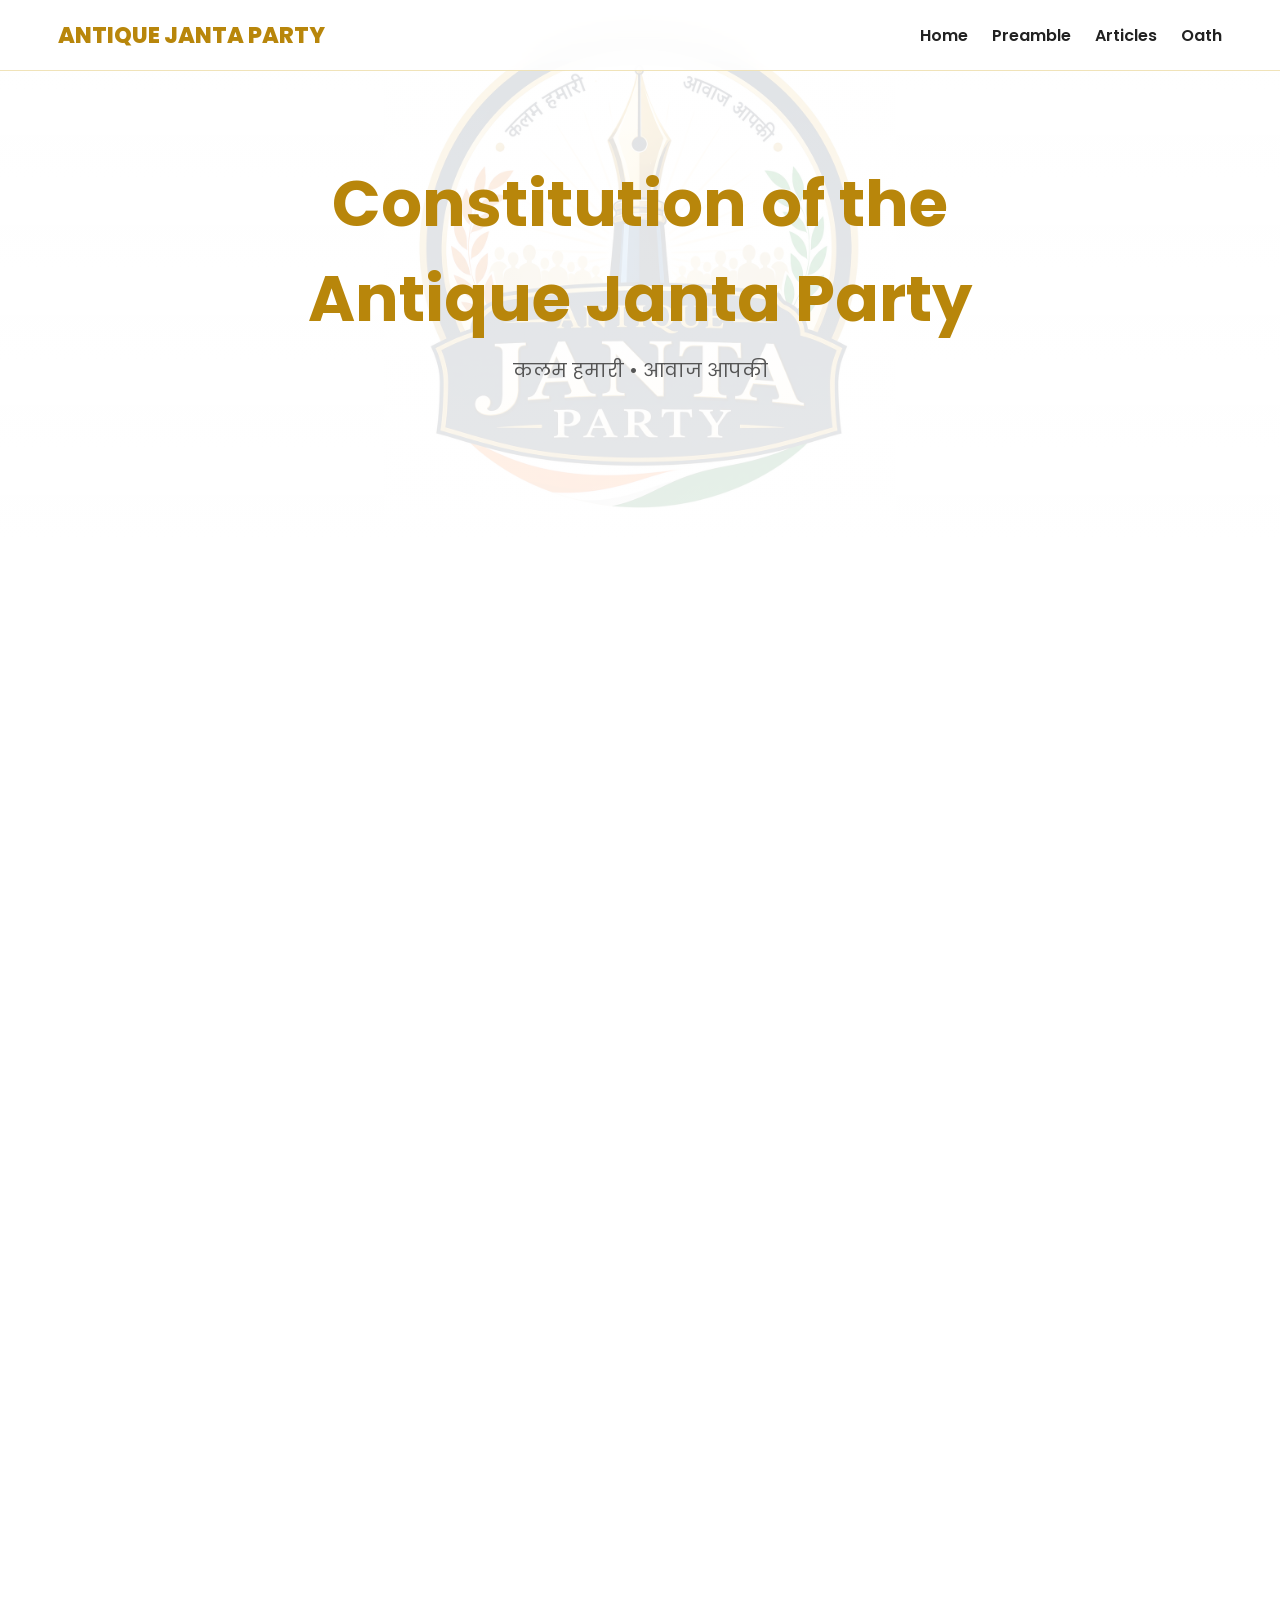
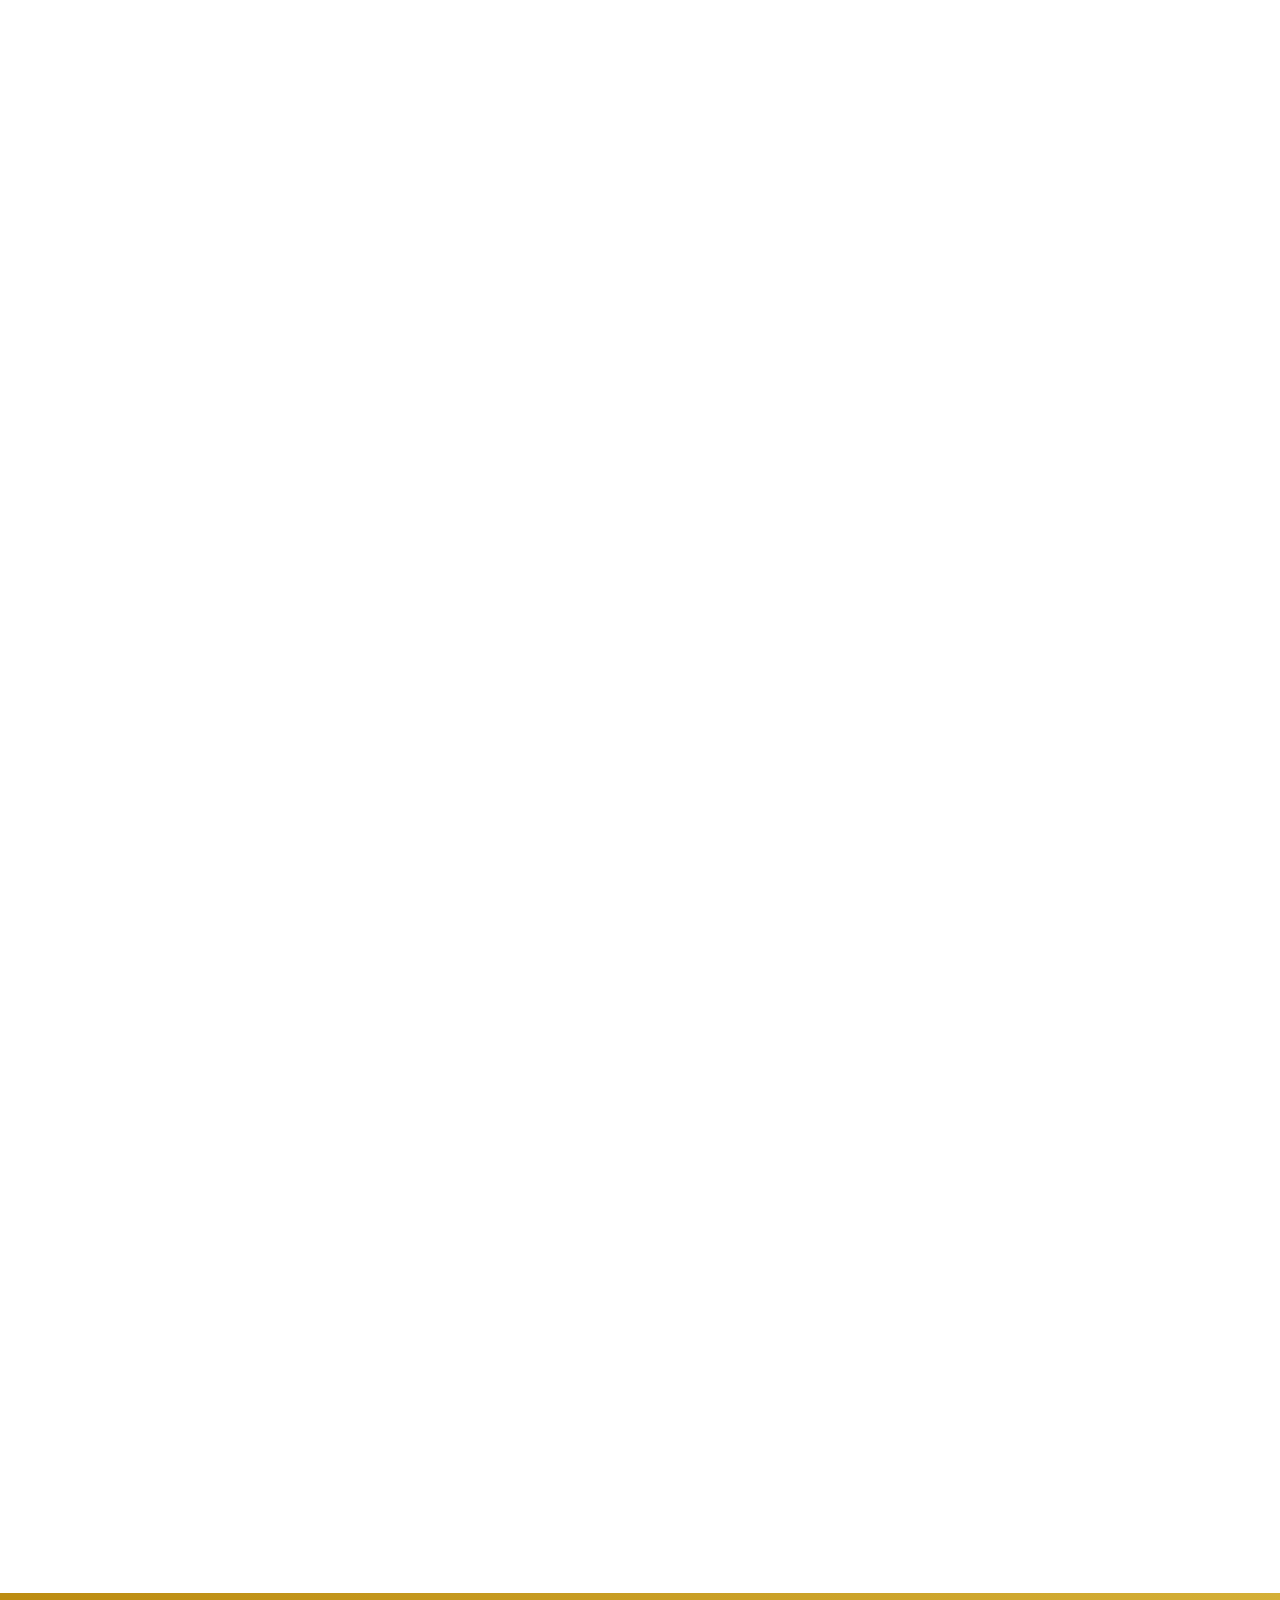
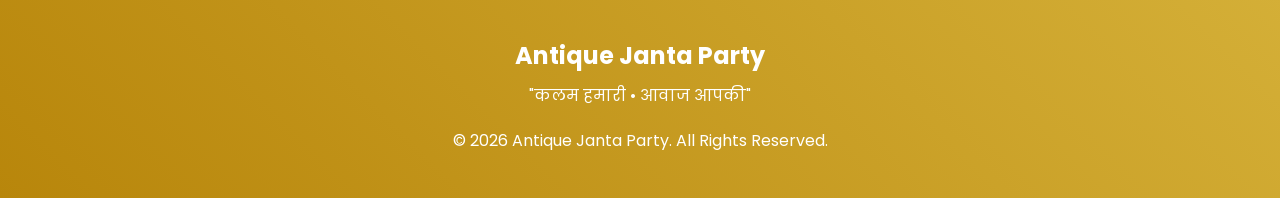
==== constitution.html @ 8882bd9a "Create constitution.html" ====
<!DOCTYPE html>
<html lang="en">
<head>
<meta charset="UTF-8">
<meta name="viewport" content="width=device-width, initial-scale=1.0">

<title>Constitution | Antique Janta Party</title>

<link rel="preconnect" href="https://fonts.googleapis.com">
<link rel="preconnect" href="https://fonts.gstatic.com" crossorigin>
<link href="https://fonts.googleapis.com/css2?family=Poppins:wght@300;400;500;600;700;800&display=swap" rel="stylesheet">

<style>

*{
margin:0;
padding:0;
box-sizing:border-box;
}

html{
scroll-behavior:smooth;
}

body{
font-family:'Poppins',sans-serif;
background:#fff;
color:#222;
overflow-x:hidden;
}

:root{
--gold:#d4af37;
--gold2:#b8860b;
--glass:rgba(255,255,255,.80);
}

#particles{
position:fixed;
inset:0;
z-index:-1;
}

header{
position:fixed;
top:0;
left:0;
width:100%;
background:rgba(255,255,255,.85);
backdrop-filter:blur(16px);
border-bottom:1px solid rgba(212,175,55,.35);
z-index:1000;
}

nav{
max-width:1200px;
margin:auto;
padding:18px;
display:flex;
justify-content:space-between;
align-items:center;
}

.logo{
font-size:1.4rem;
font-weight:800;
color:var(--gold2);
}

nav a{
text-decoration:none;
color:#222;
font-weight:600;
margin-left:20px;
transition:.3s;
}

nav a:hover{
color:var(--gold2);
}

.hero{

height:60vh;

display:flex;
align-items:center;
justify-content:center;

text-align:center;

position:relative;

overflow:hidden;

}

.hero::before{

content:"";

position:absolute;

inset:0;

background:

linear-gradient(rgba(255,255,255,.88),rgba(255,255,255,.90)),

url("logo.png") center/40% no-repeat;

animation:floatLogo 14s ease-in-out infinite;

}

@keyframes floatLogo{

50%{

transform:scale(1.05);

}

}

.hero-content{

position:relative;

z-index:2;

max-width:900px;

padding:20px;

}

.hero h1{

font-size:4rem;

color:var(--gold2);

}

.hero p{

font-size:1.2rem;

margin-top:10px;

color:#555;

}

section{

padding:80px 20px;

}

.container{

max-width:1100px;

margin:auto;

}

.title{

text-align:center;

font-size:2.5rem;

color:var(--gold2);

margin-bottom:40px;

}

.article{

background:var(--glass);

backdrop-filter:blur(12px);

border:1px solid rgba(212,175,55,.3);

padding:35px;

border-radius:22px;

margin-bottom:30px;

box-shadow:0 15px 35px rgba(0,0,0,.08);

transition:.4s;

}

.article:hover{

transform:translateY(-8px);

}

.article h2{

color:var(--gold2);

margin-bottom:20px;

}

.article h3{

margin-top:20px;

margin-bottom:10px;

color:#444;

}

.article p{

line-height:1.9;

}

.article ul{

margin-top:15px;

padding-left:25px;

line-height:2;

}

.reveal{

opacity:0;

transform:translateY(60px);

transition:1s;

}

.reveal.active{

opacity:1;

transform:none;

}

footer{

background:linear-gradient(45deg,var(--gold2),var(--gold));

color:white;

padding:45px;

text-align:center;

margin-top:80px;

}

@media(max-width:768px){

.hero h1{

font-size:2.4rem;

}

nav{

flex-direction:column;

gap:15px;

}

}

</style>

</head>

<body>

<canvas id="particles"></canvas>

<header>

<nav>

<div class="logo">

ANTIQUE JANTA PARTY

</div>

<div>

<a href="index.html">Home</a>

<a href="#preamble">Preamble</a>

<a href="#articles">Articles</a>

<a href="#oath">Oath</a>

</div>

</nav>

</header>

<section class="hero">

<div class="hero-content">

<h1>Constitution of the Antique Janta Party</h1>

<p>

कलम हमारी • आवाज आपकी

</p>

</div>

</section>

<section id="preamble" class="reveal">

<div class="container">

<h2 class="title">

Preamble

</h2>

<div class="article">

<p>

We, the members of the <b>Antique Janta Party (AJP)</b>, united by our commitment to the Constitution of India, democratic values, respectful dialogue and informed citizenship, hereby adopt this Constitution to establish a disciplined, impartial and inclusive political discussion community.

</p>

<br>

<p>

AJP exists to promote constitutional awareness, encourage meaningful political discourse, protect freedom of expression within the limits of respectful conduct, and inspire independent thinking over blind political support or hatred.

</p>

</div>

</div>

</section>

<section id="articles" class="reveal">

<div class="container">

<h2 class="title">

Constitution

</h2>
<!-- ARTICLE I -->

<div class="article">

<h2>Article I — Name & Identity</h2>

<h3>Section 1. Name</h3>

<p>
The official name of the organisation shall be
<b>Antique Janta Party (AJP)</b>.
</p>

<h3>Section 2. Motto</h3>

<p>
<b>"कलम हमारी • आवाज आपकी"</b>
</p>

<h3>Section 3. Nature</h3>

<p>
AJP shall function as an independent political discussion and civic awareness community committed to constitutional values, informed citizenship and respectful democratic dialogue.
</p>

<h3>Section 4. Official Language</h3>

<p>
The primary working language of AJP shall be English. Other languages may be used where appropriate.
</p>

</div>

<!-- ARTICLE II -->

<div class="article">

<h2>Article II — Fundamental Principles</h2>

<p>
The following principles shall guide all activities of AJP:
</p>

<ul>

<li>Respect for the Constitution of India.</li>

<li>Freedom of expression with responsibility.</li>

<li>Equality and non-discrimination.</li>

<li>Independent thinking over blind support.</li>

<li>Evidence-based discussion.</li>

<li>Transparency and accountability.</li>

<li>Respectful democratic dialogue.</li>

<li>National unity and constitutional values.</li>

</ul>

</div>

<!-- ARTICLE III -->

<div class="article">

<h2>Article III — Objectives</h2>

<p>
The objectives of Antique Janta Party shall be:
</p>

<ul>

<li>
Promote informed political discussion and constitutional awareness.
</li>

<li>
Encourage respectful debate among individuals with diverse viewpoints.
</li>

<li>
Strengthen democratic participation and civic responsibility.
</li>

<li>
Combat misinformation through evidence-based discussion.
</li>

<li>
Encourage critical thinking instead of blind political support or hatred.
</li>

<li>
Provide a safe platform for constructive public discourse.
</li>

<li>
Promote mutual respect regardless of religion, caste, language, region, gender or ideology.
</li>

<li>
Build a disciplined, transparent and inclusive community.
</li>

</ul>

</div>

<!-- ARTICLE IV -->

<div class="article">

<h2>Article IV — Membership</h2>

<h3>Section 1. Eligibility</h3>

<p>
Any individual may become a member of AJP provided that he or she:
</p>

<ul>

<li>Accepts this Constitution.</li>

<li>Agrees to follow community rules.</li>

<li>Supports democratic and constitutional values.</li>

<li>Maintains respectful conduct.</li>

<li>Has not been permanently removed for serious misconduct.</li>

</ul>

<h3>Section 2. Rights of Members</h3>

<ul>

<li>Participate in discussions and activities.</li>

<li>Express opinions respectfully.</li>

<li>Propose suggestions and initiatives.</li>

<li>Seek clarification regarding administrative actions.</li>

<li>Contest internal positions where eligible.</li>

</ul>

<h3>Section 3. Duties of Members</h3>

<ul>

<li>Respect fellow members.</li>

<li>Maintain discipline.</li>

<li>Follow community guidelines.</li>

<li>Protect the reputation of AJP.</li>

<li>Promote constructive and informed discussion.</li>

</ul>

</div>
<!-- ARTICLE V -->

<div class="article">

<h2>Article V — Organisational Structure</h2>

<p>
The governing structure of the Antique Janta Party (AJP) shall consist of the following constitutional offices:
</p>

<ol>

<li>President</li>

<li>Vice-President</li>

<li>Executive Director</li>

<li>Deputy Chairperson</li>

<li>Secretary-General</li>

<li>Chief Whip</li>

<li>Media Head</li>

<li>Chief Admin</li>

</ol>

<p>

Additional constitutional offices may be established by amendment whenever necessary for the effective functioning of the organisation.

</p>

</div>

<!-- ARTICLE VI -->

<div class="article">

<h2>Article VI — President</h2>

<p>

The President shall be the Head of the Antique Janta Party and shall safeguard its vision, constitutional values and organisational integrity.

</p>

<h3>Powers & Responsibilities</h3>

<ul>

<li>Provide overall leadership and direction.</li>

<li>Represent the organisation publicly.</li>

<li>Preside over constitutional meetings.</li>

<li>Approve major organisational decisions.</li>

<li>Ensure that every action remains consistent with this Constitution.</li>

<li>Promote unity, discipline and democratic values.</li>

</ul>

</div>

<!-- ARTICLE VII -->

<div class="article">

<h2>Article VII — Vice-President</h2>

<p>

The Vice-President shall serve as the second-highest constitutional office and shall assist the President in carrying out the objectives of AJP.

</p>

<h3>Powers & Responsibilities</h3>

<ul>

<li>Assist the President in executive responsibilities.</li>

<li>Act on behalf of the President during absence or incapacity.</li>

<li>Coordinate organisational activities assigned by the President.</li>

<li>Support constitutional governance and internal administration.</li>

</ul>

</div>

<!-- ARTICLE VIII -->

<div class="article">

<h2>Article VIII — Executive Director</h2>

<p>

The Executive Director shall supervise the execution of organisational policies and ensure efficient administration of AJP.

</p>

<h3>Powers & Responsibilities</h3>

<ul>

<li>Implement decisions approved by the leadership.</li>

<li>Coordinate major organisational projects.</li>

<li>Oversee day-to-day administrative functions.</li>

<li>Monitor organisational performance and recommend improvements.</li>

<li>Ensure effective coordination between departments.</li>

</ul>

</div>

<!-- ARTICLE IX -->

<div class="article">

<h2>Article IX — Deputy Chairperson</h2>

<p>

The Deputy Chairperson shall assist the senior leadership in organisational affairs and provide guidance in constitutional matters.

</p>

<h3>Powers & Responsibilities</h3>

<ul>

<li>Support the President and Vice-President.</li>

<li>Coordinate internal organisational affairs.</li>

<li>Assist during executive meetings.</li>

<li>Promote discipline and institutional stability.</li>

<li>Perform duties assigned by the President.</li>

</ul>

</div>

<!-- ARTICLE X -->

<div class="article">

<h2>Article X — Secretary-General</h2>

<p>

The Secretary-General shall serve as the principal administrative officer responsible for official documentation and internal communication.

</p>

<h3>Powers & Responsibilities</h3>

<ul>

<li>Maintain official records.</li>

<li>Prepare meeting agendas and minutes.</li>

<li>Issue official notices.</li>

<li>Maintain constitutional documents.</li>

<li>Coordinate communication between leadership and members.</li>

</ul>

</div>
<!-- ARTICLE XI -->

<div class="article">

<h2>Article XI — Chief Whip</h2>

<p>

The Chief Whip shall be responsible for maintaining discipline, order and adherence to the Constitution and community guidelines within the organisation.

</p>

<h3>Powers & Responsibilities</h3>

<ul>

<li>Promote discipline and respectful conduct among members.</li>

<li>Ensure compliance with constitutional provisions and Party rules.</li>

<li>Assist in resolving internal disagreements through fair and impartial means.</li>

<li>Report serious disciplinary matters to the President and Executive Leadership.</li>

<li>Encourage unity, professionalism and constructive participation.</li>

</ul>

</div>

<!-- ARTICLE XII -->

<div class="article">

<h2>Article XII — Media Head</h2>

<p>

The Media Head shall oversee the public communication of AJP and ensure that all official information reflects the organisation's constitutional principles and objectives.

</p>

<h3>Powers & Responsibilities</h3>

<ul>

<li>Manage official announcements and publications.</li>

<li>Supervise social media and digital communication.</li>

<li>Protect the public image of the organisation.</li>

<li>Ensure accuracy and neutrality in official statements.</li>

<li>Coordinate media campaigns approved by the leadership.</li>

</ul>

</div>

<!-- ARTICLE XIII -->

<div class="article">

<h2>Article XIII — Chief Admin</h2>

<p>

The Chief Admin shall oversee the administration of the Party's official platforms and ensure their secure, organised and efficient operation.

</p>

<h3>Powers & Responsibilities</h3>

<ul>

<li>Manage official community platforms and infrastructure.</li>

<li>Supervise moderators and administrative staff.</li>

<li>Maintain security and operational stability.</li>

<li>Implement administrative policies approved by the leadership.</li>

<li>Protect organisational resources and records.</li>

</ul>

</div>

<!-- ARTICLE XIV -->

<div class="article">

<h2>Article XIV — Meetings</h2>

<h3>Regular Meetings</h3>

<p>

Regular meetings shall be conducted at intervals determined by the Executive Leadership to review organisational progress, discuss public affairs and strengthen internal coordination.

</p>

<h3>Emergency Meetings</h3>

<p>

The President may convene an emergency meeting whenever circumstances require immediate constitutional or administrative action.

</p>

<h3>Quorum</h3>

<p>

No constitutional decision shall be considered valid unless at least one-half of the eligible leadership members are present, unless otherwise provided by this Constitution.

</p>

</div>

<!-- ARTICLE XV -->

<div class="article">

<h2>Article XV — Elections</h2>

<ul>

<li>Leadership appointments or elections shall be conducted fairly and transparently.</li>

<li>Every eligible member shall have equal voting rights whenever elections are held.</li>

<li>Election procedures shall be announced before the commencement of voting.</li>

<li>The Executive Leadership shall ensure the integrity of every electoral process.</li>

</ul>

</div>

<!-- ARTICLE XVI -->

<div class="article">

<h2>Article XVI — Code of Conduct</h2>

<p>

Every member of Antique Janta Party shall uphold the dignity of the organisation by adhering to the following principles:

</p>

<ul>

<li>Treat every individual with dignity and respect.</li>

<li>No discrimination on the basis of religion, caste, language, ethnicity, gender or region.</li>

<li>No hate speech or personal attacks.</li>

<li>No deliberate spread of misinformation.</li>

<li>Criticise ideas and policies rather than individuals.</li>

<li>Encourage evidence-based discussion.</li>

<li>Respect differing political opinions while maintaining civility.</li>

<li>Protect confidential organisational information.</li>

<li>Maintain professionalism on all official platforms.</li>

</ul>

</div>
<!-- ARTICLE XVII -->

<div class="article">

<h2>Article XVII — Discipline</h2>

<p>

Discipline is fundamental to the integrity and effectiveness of the Antique Janta Party. Every member shall conduct themselves with honesty, maturity and respect.

</p>

<h3>Disciplinary Measures</h3>

<ul>

<li>Verbal or written warning.</li>

<li>Temporary suspension from organisational activities.</li>

<li>Removal from an office or responsibility.</li>

<li>Permanent termination of membership in cases of severe misconduct.</li>

</ul>

<p>

No member shall be permanently removed without being given an opportunity to present their explanation, except in extraordinary circumstances involving serious violations.

</p>

</div>

<!-- ARTICLE XVIII -->

<div class="article">

<h2>Article XVIII — Finance</h2>

<p>

The organisation may obtain resources through lawful and transparent means including voluntary contributions, fundraising activities and other approved sources.

</p>

<ul>

<li>All financial records shall be maintained accurately.</li>

<li>Any expenditure shall be properly documented.</li>

<li>Financial transparency shall be maintained whenever applicable.</li>

<li>No funds shall be used against the objectives of this Constitution.</li>

</ul>

</div>

<!-- ARTICLE XIX -->

<div class="article">

<h2>Article XIX — Constitutional Amendments</h2>

<p>

This Constitution may be amended whenever necessary to meet the evolving needs of the organisation.

</p>

<ul>

<li>Any amendment proposal may be submitted before the Executive Leadership.</li>

<li>A two-thirds majority of the Executive Leadership shall be required for adoption.</li>

<li>Every amendment shall become effective immediately upon approval unless otherwise specified.</li>

</ul>

</div>

<!-- ARTICLE XX -->

<div class="article">

<h2>Article XX — Dissolution</h2>

<p>

The Antique Janta Party shall only be dissolved by an extraordinary resolution supported by not less than three-fourths of the Executive Leadership after consultation with the membership.

</p>

</div>

<!-- ARTICLE XXI -->

<div class="article">

<h2>Article XXI — Constitutional Supremacy</h2>

<p>

This Constitution shall remain the supreme governing document of the Antique Janta Party.

</p>

<p>

Every policy, decision, regulation and administrative action undertaken by the organisation shall remain consistent with the provisions contained herein.

</p>

</div>

</div>

</section>

<!-- OATH -->

<section id="oath" class="reveal">

<div class="container">

<h2 class="title">

Oath of Membership

</h2>

<div class="article">

<p style="font-size:1.15rem;text-align:center;font-style:italic;line-height:2">

"I solemnly affirm that I shall uphold the Constitution of India and the Constitution of the Antique Janta Party; respect democratic values; promote truth, justice, equality and respectful dialogue; reject blind political support and misinformation; perform my duties with honesty, integrity and impartiality; and faithfully work towards building an informed, united and constitutionally aware society."

</p>

</div>

</div>

</section>

<!-- HOME BUTTON -->

<section class="reveal">

<div class="container" style="text-align:center">

<a href="index.html" class="home-btn">

← Return to Home

</a>

</div>

</section>

<footer>

<h2>Antique Janta Party</h2>

<p style="margin-top:10px">

"कलम हमारी • आवाज आपकी"

</p>

<p style="margin-top:20px">

© 2026 Antique Janta Party. All Rights Reserved.

</p>

</footer>
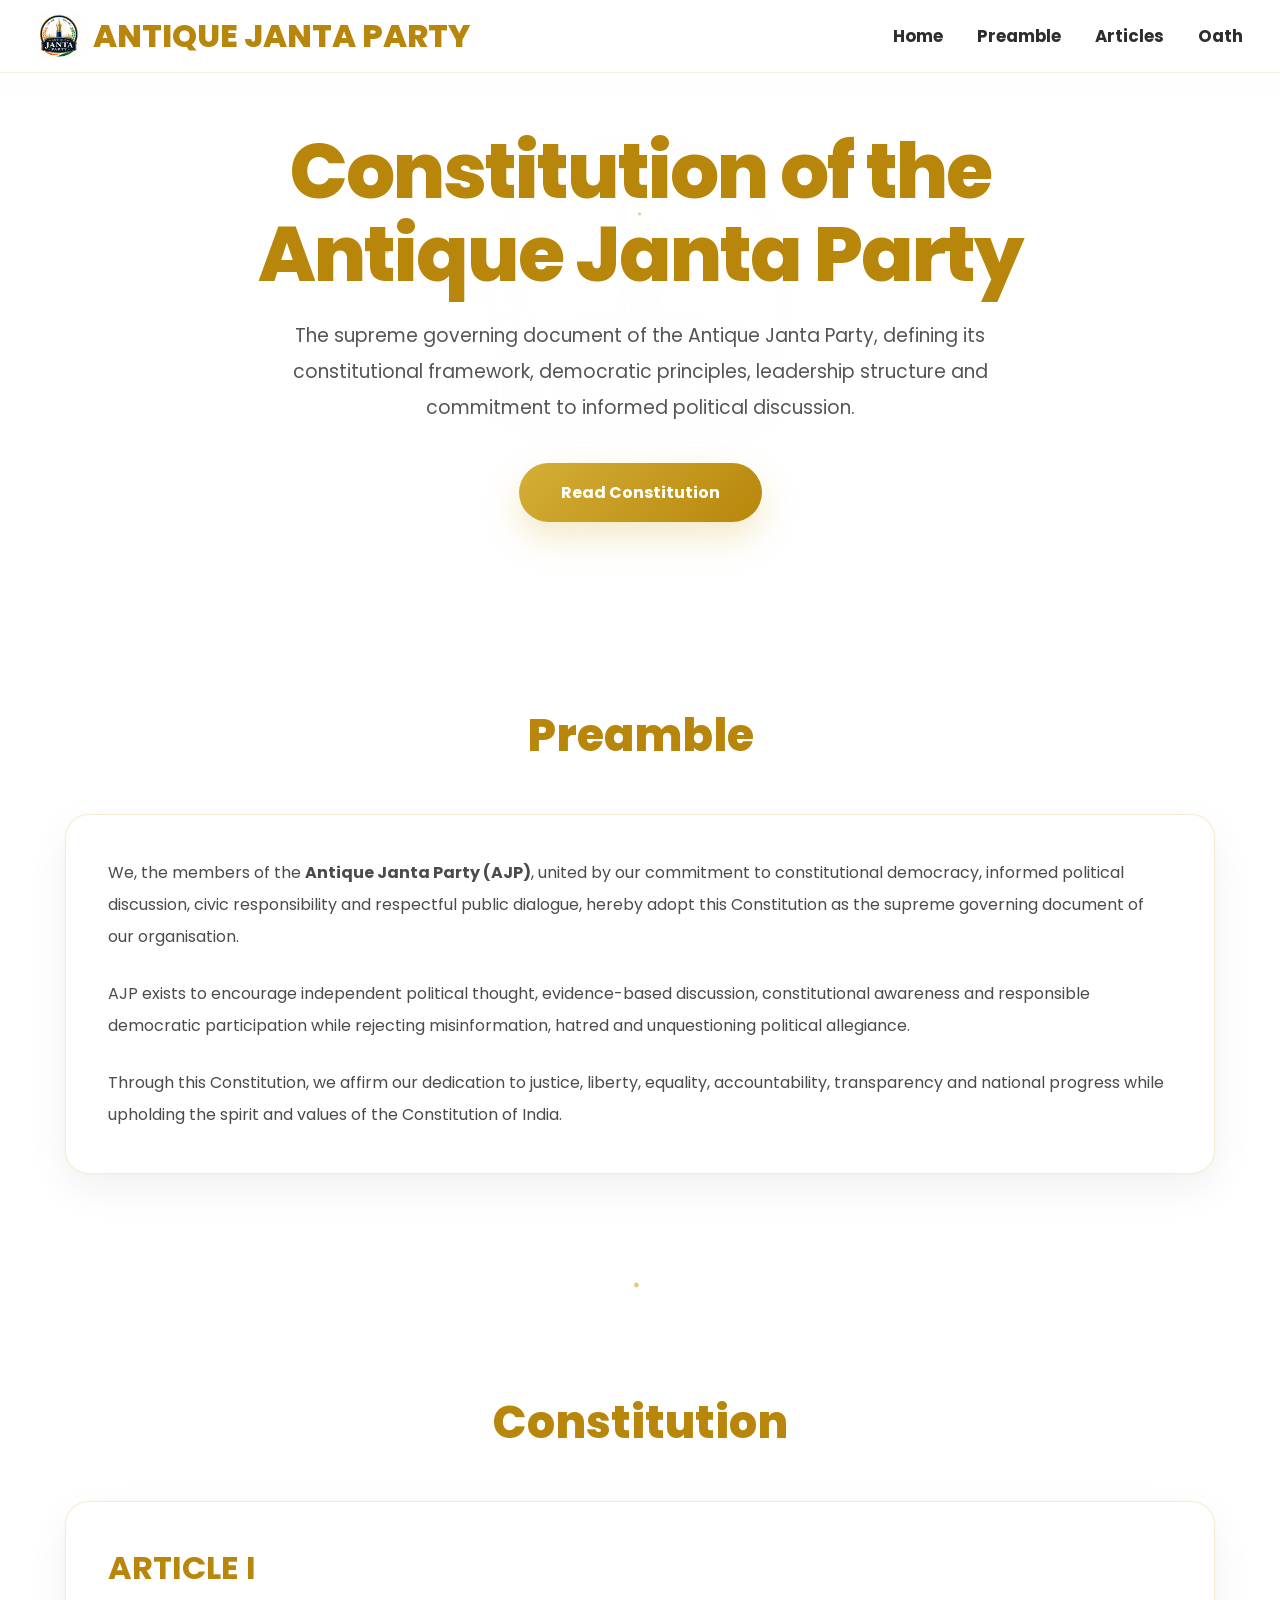
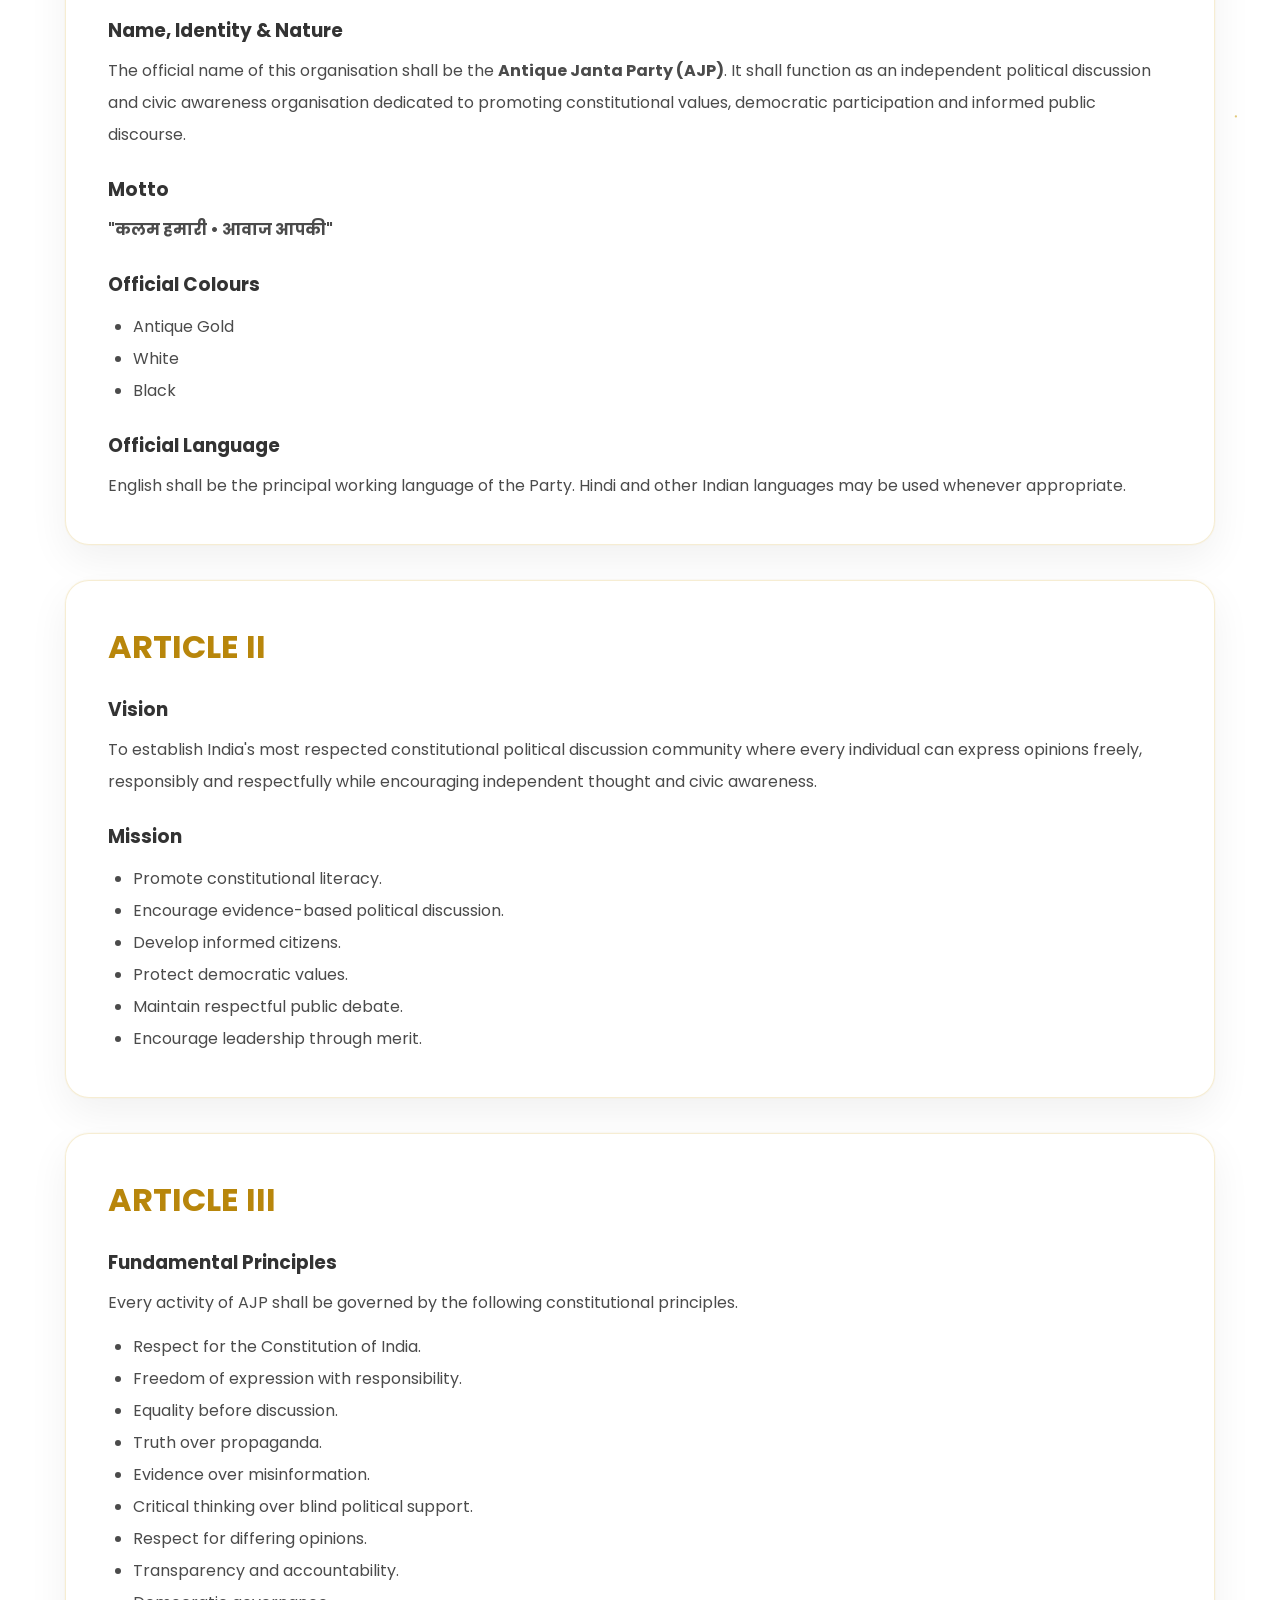
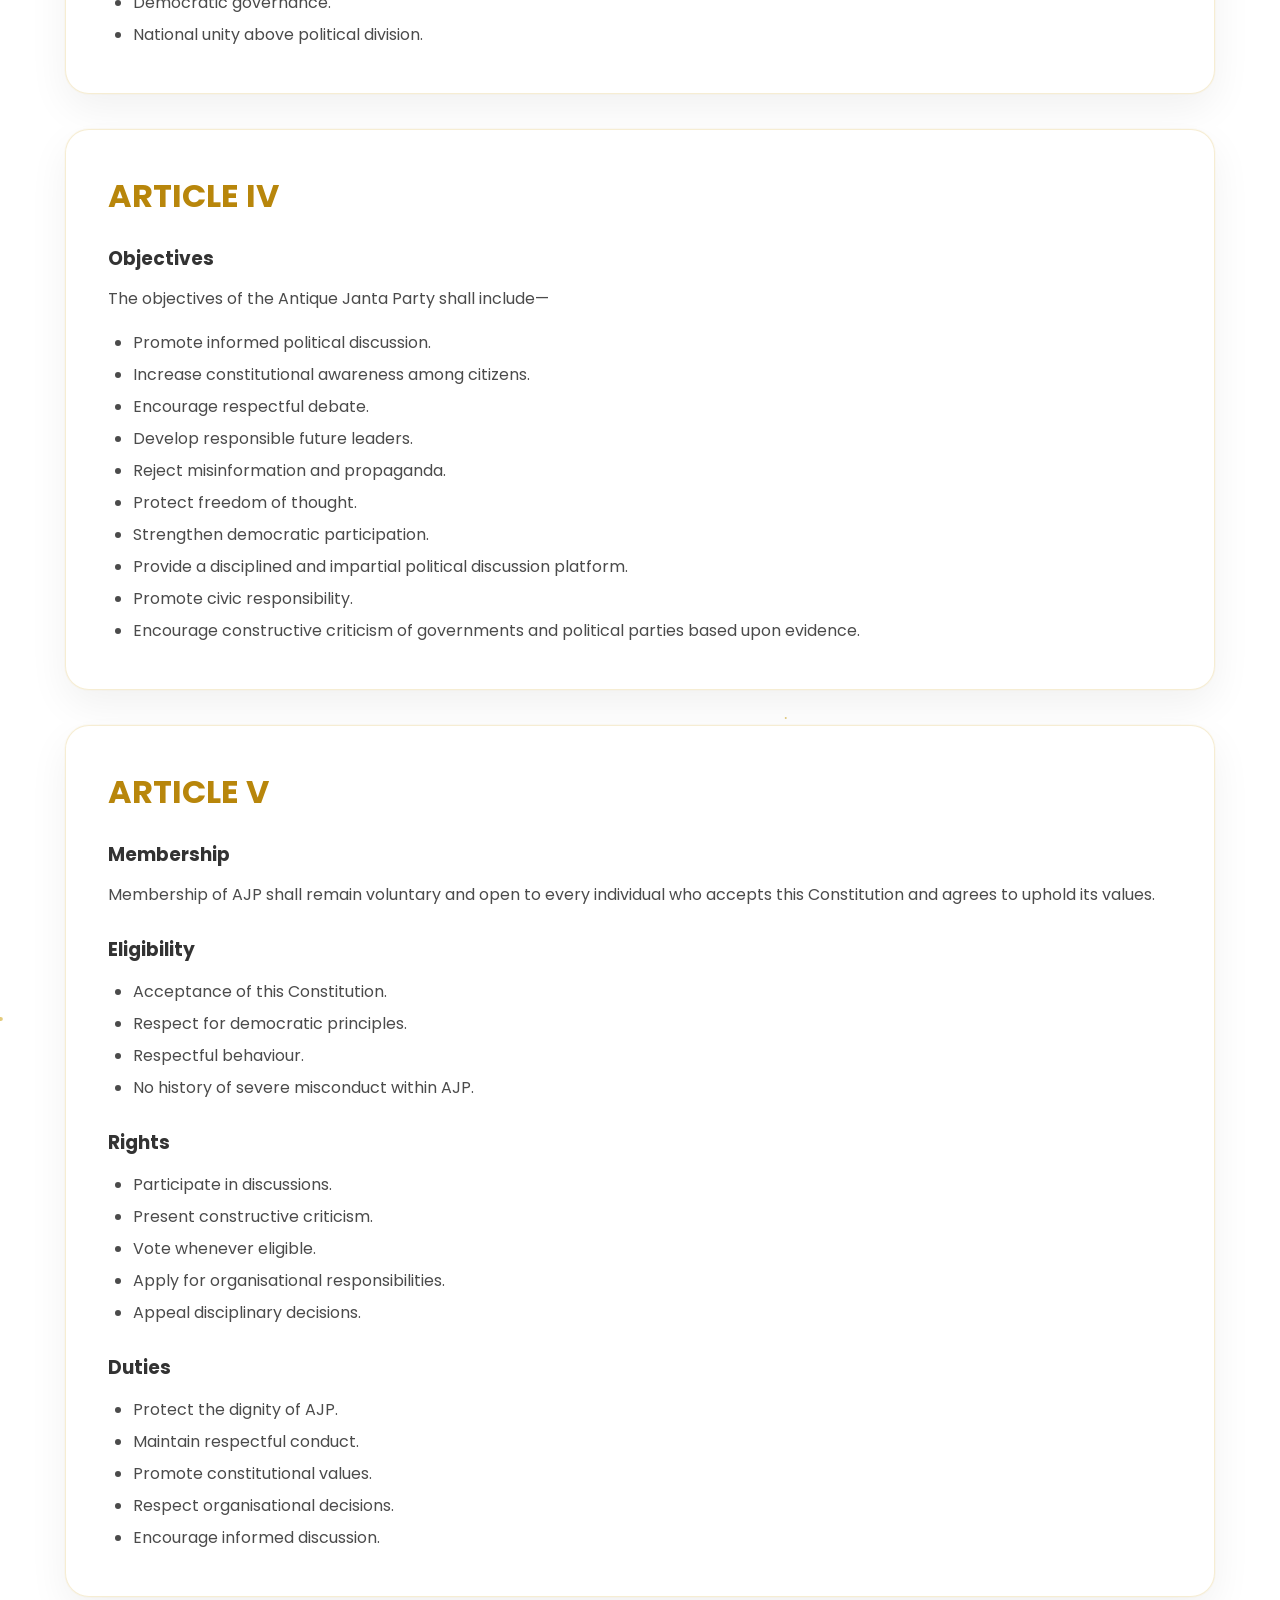
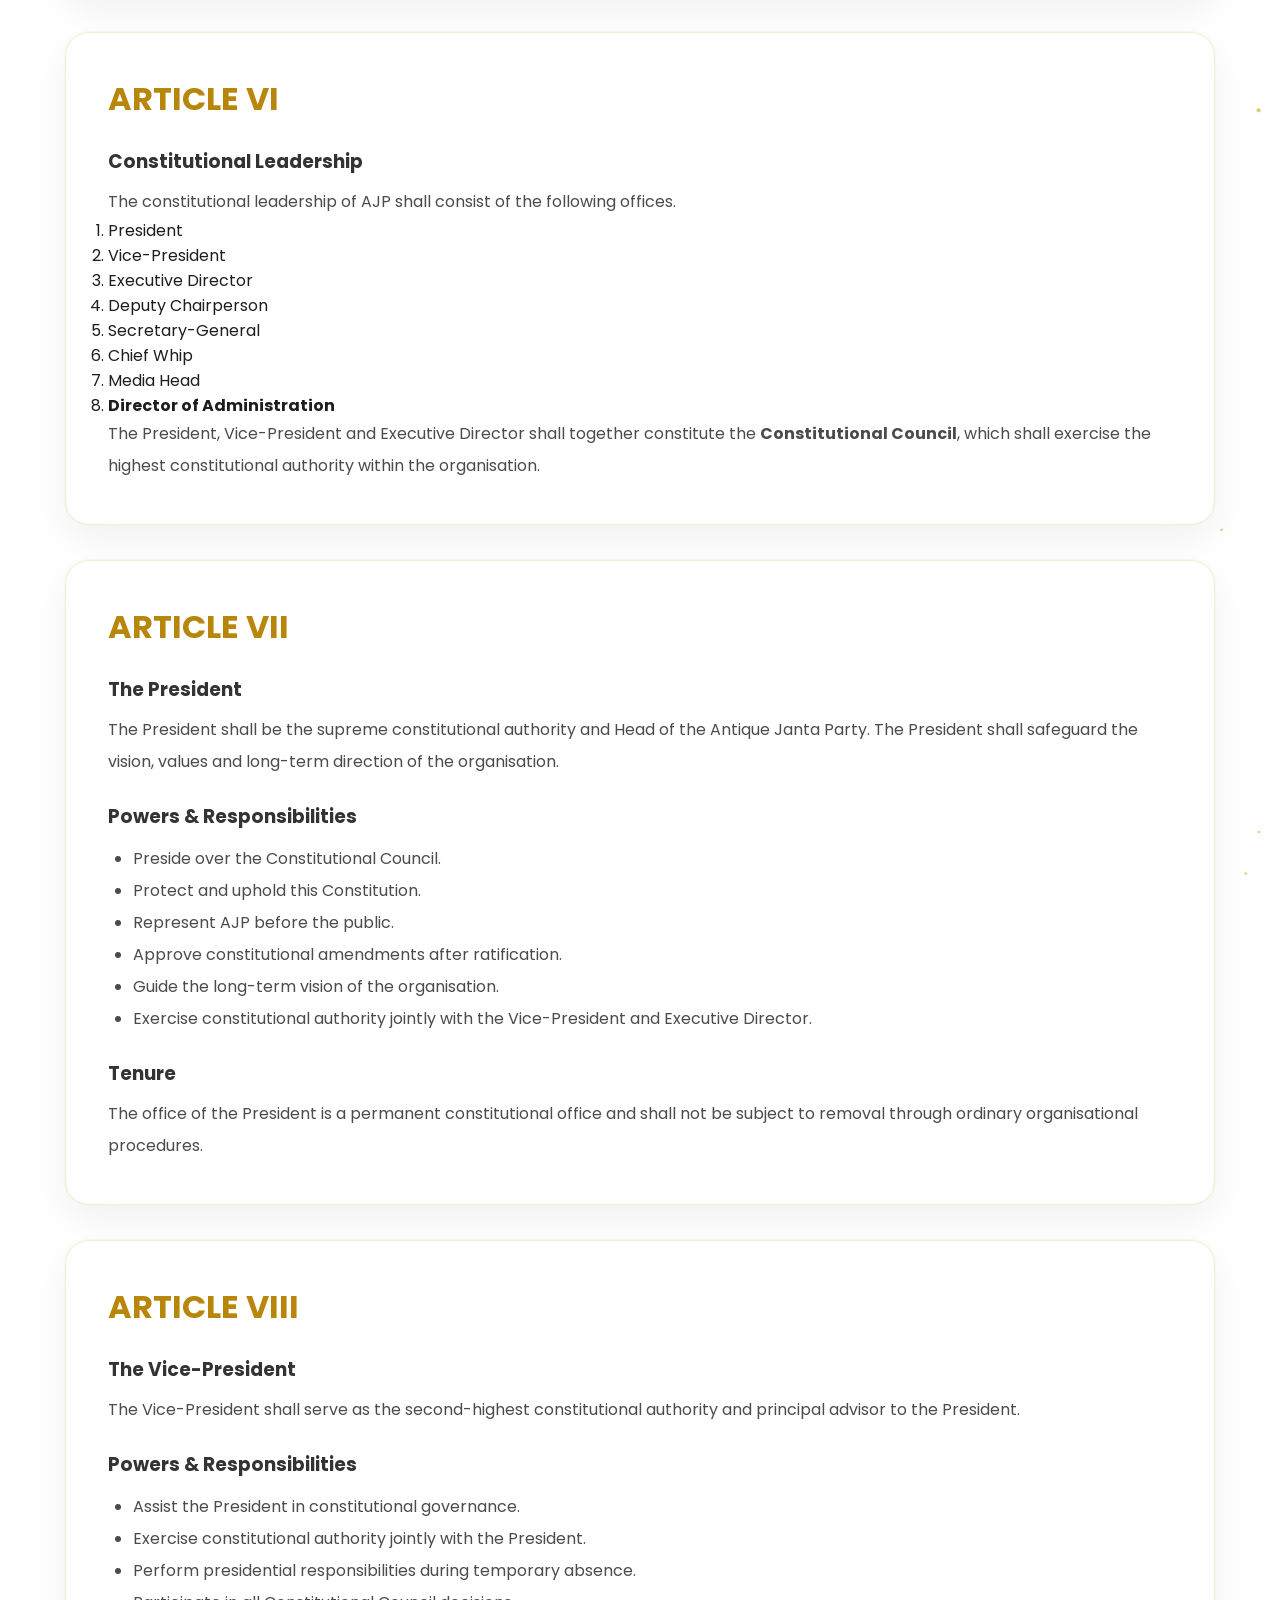
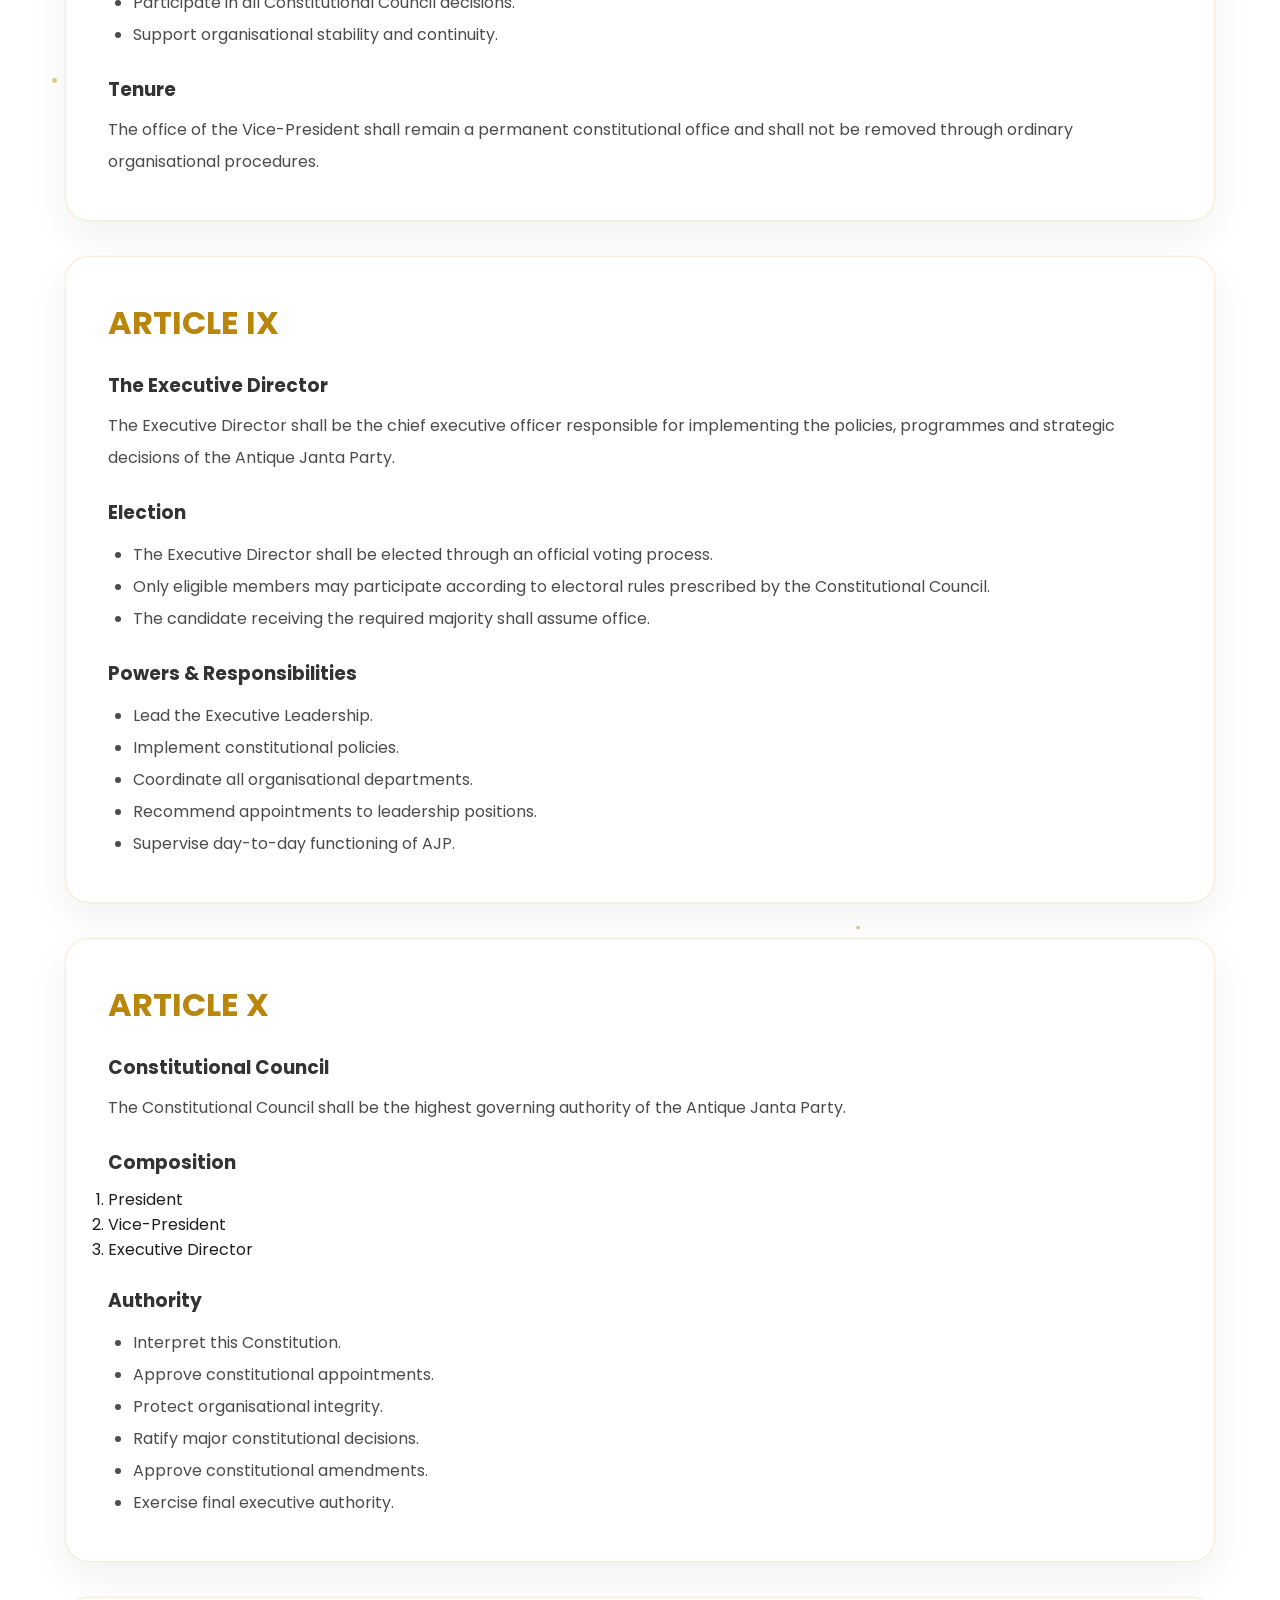
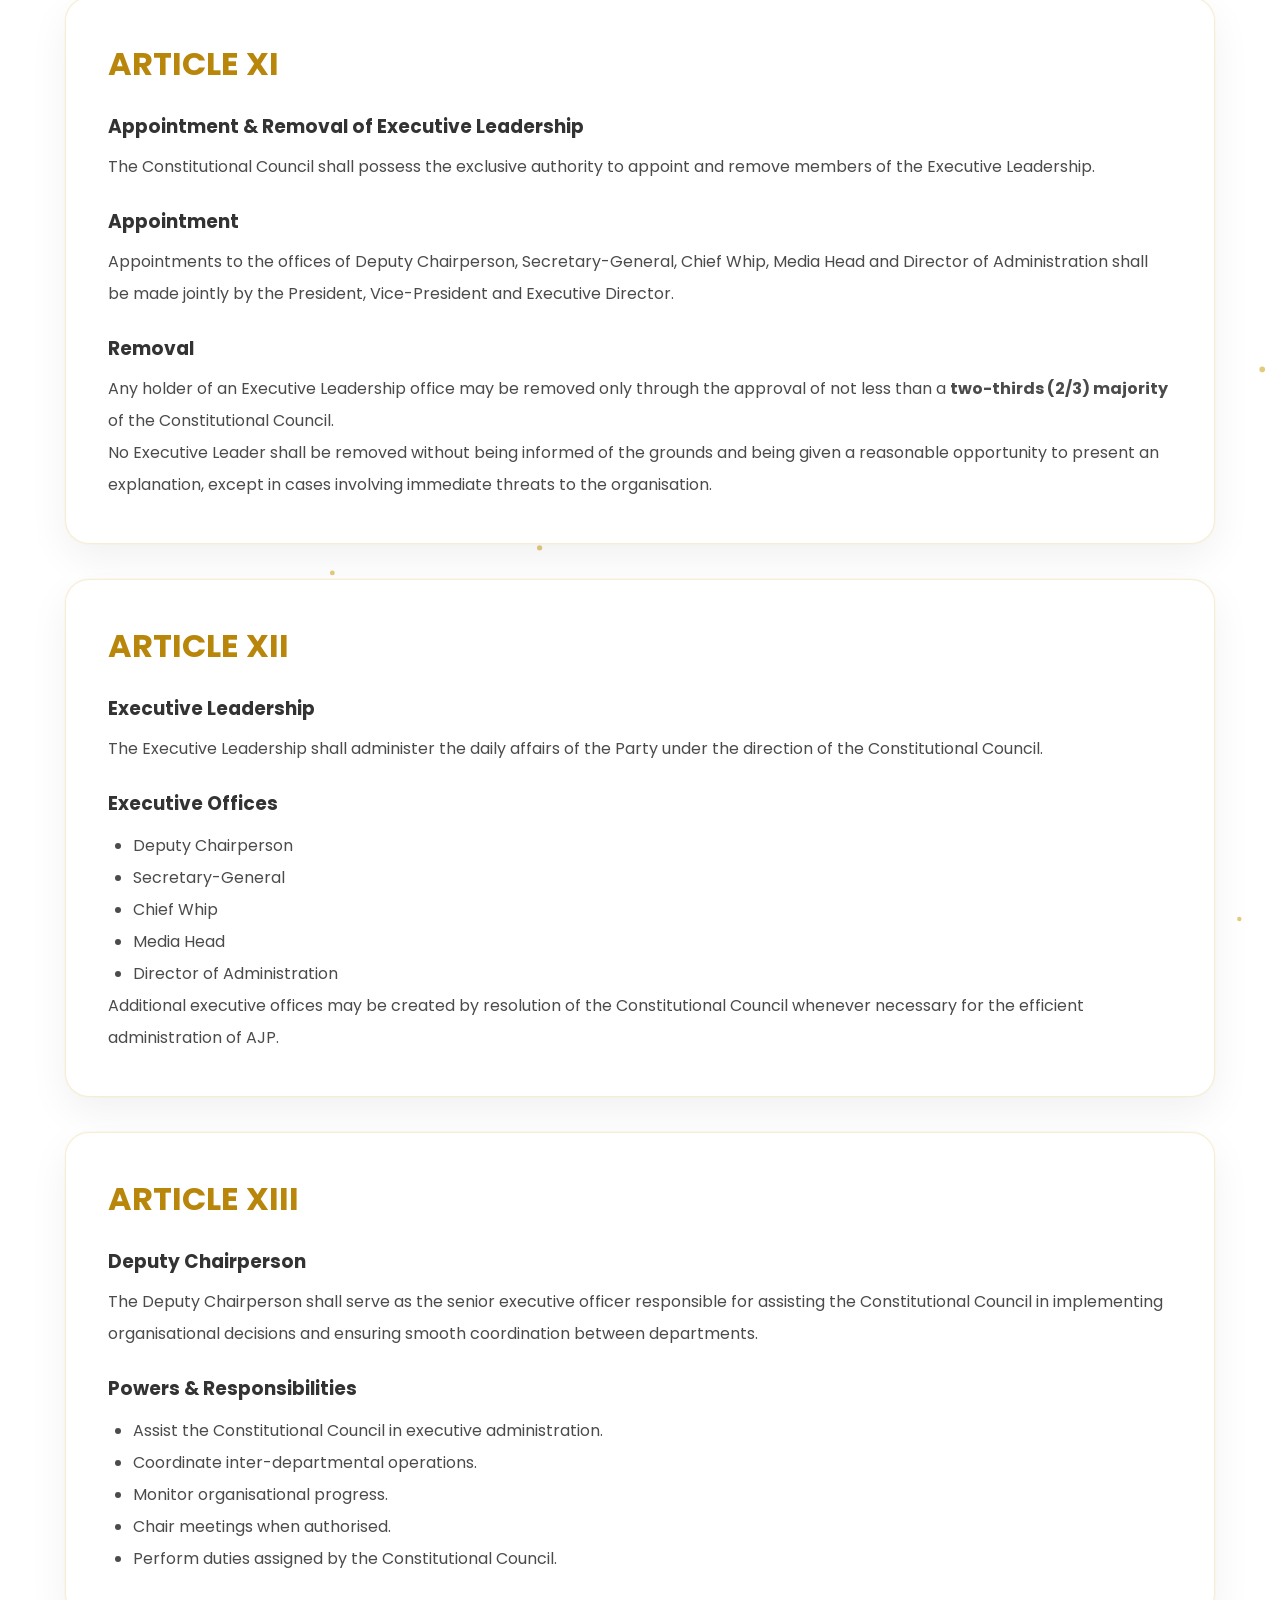
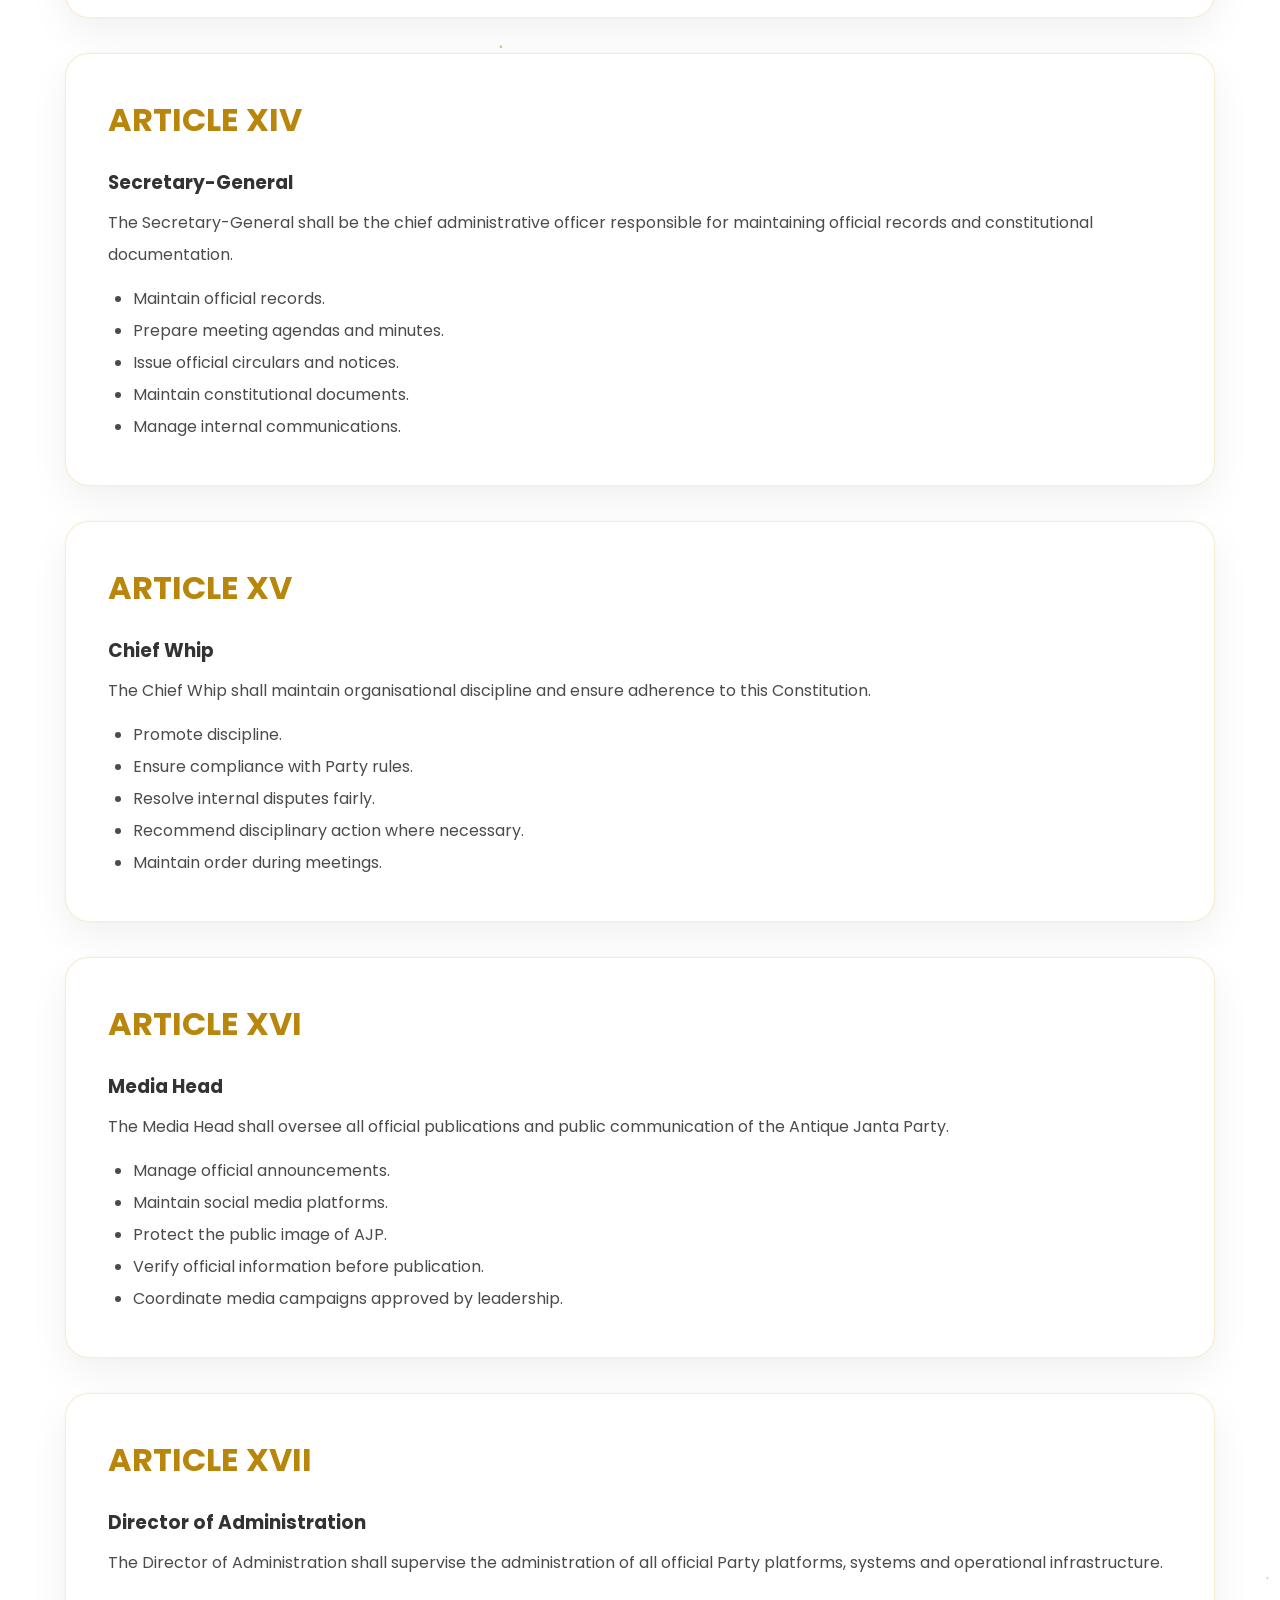
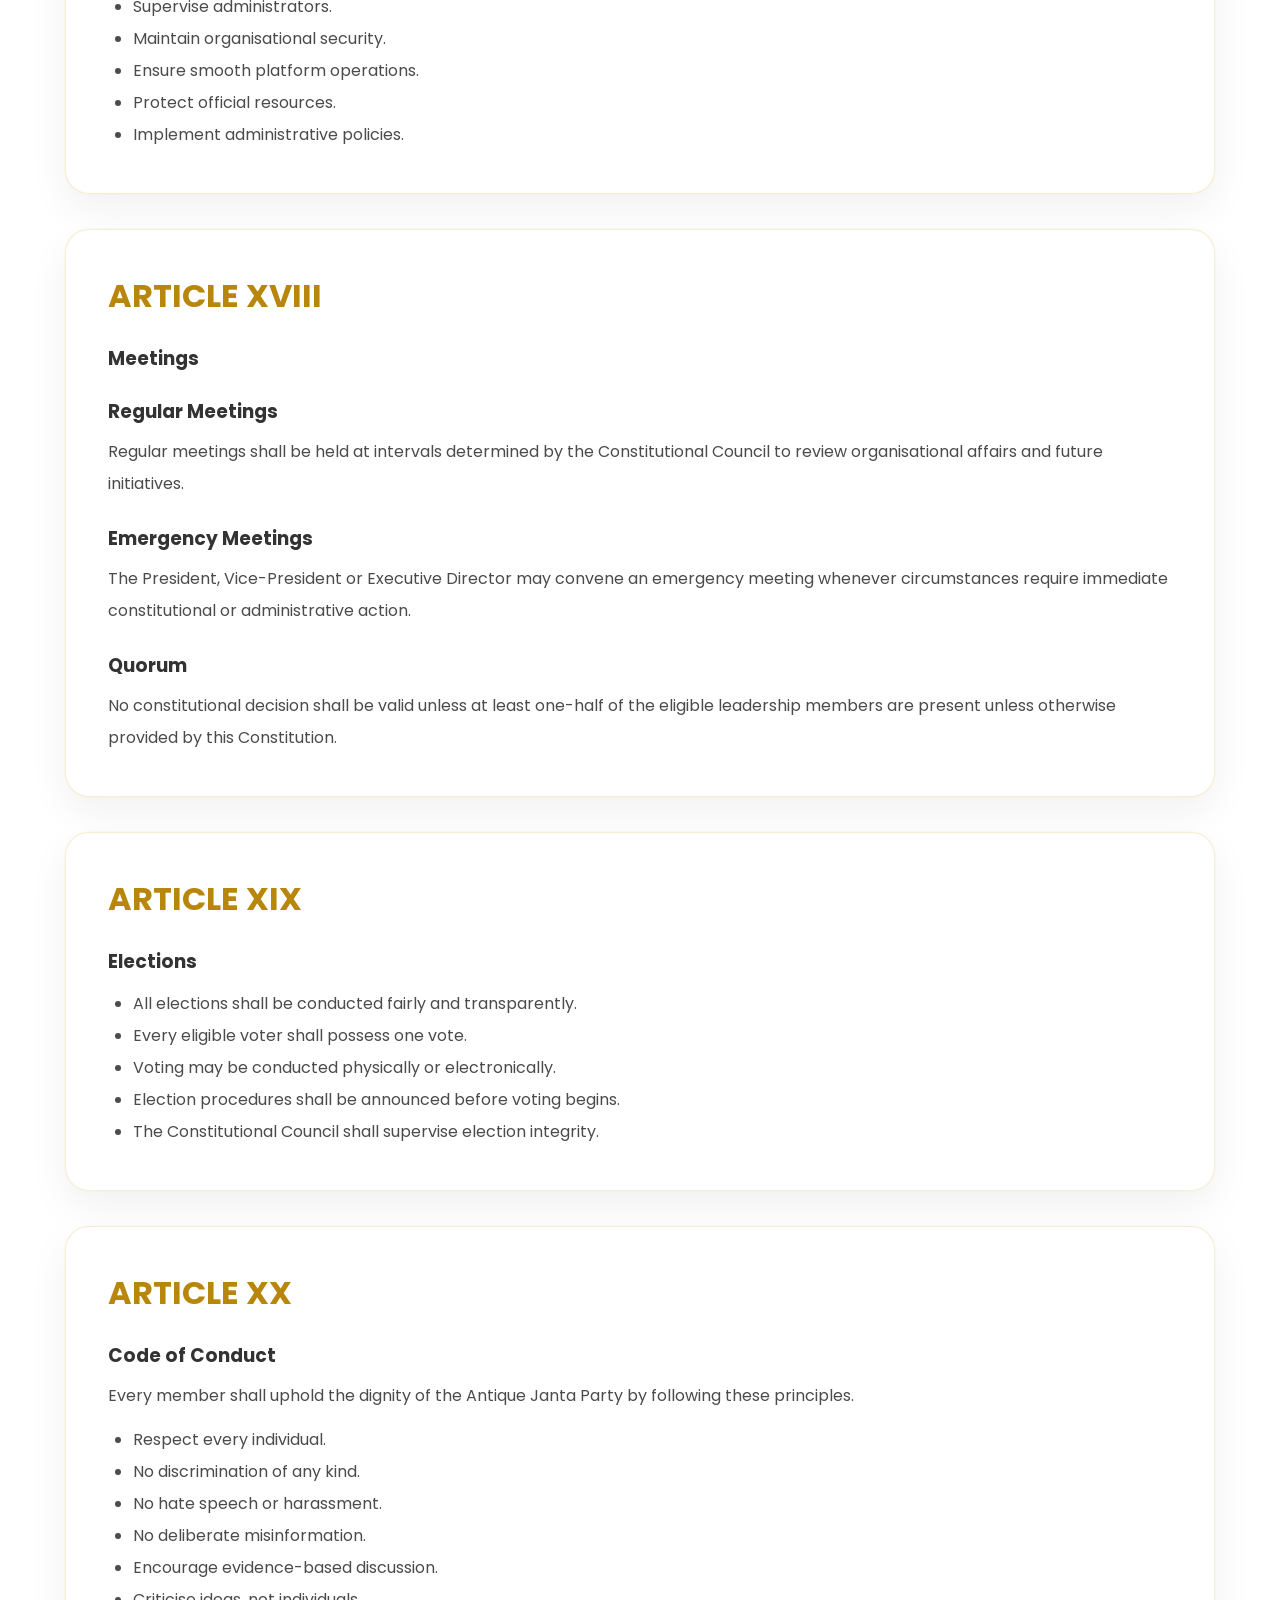
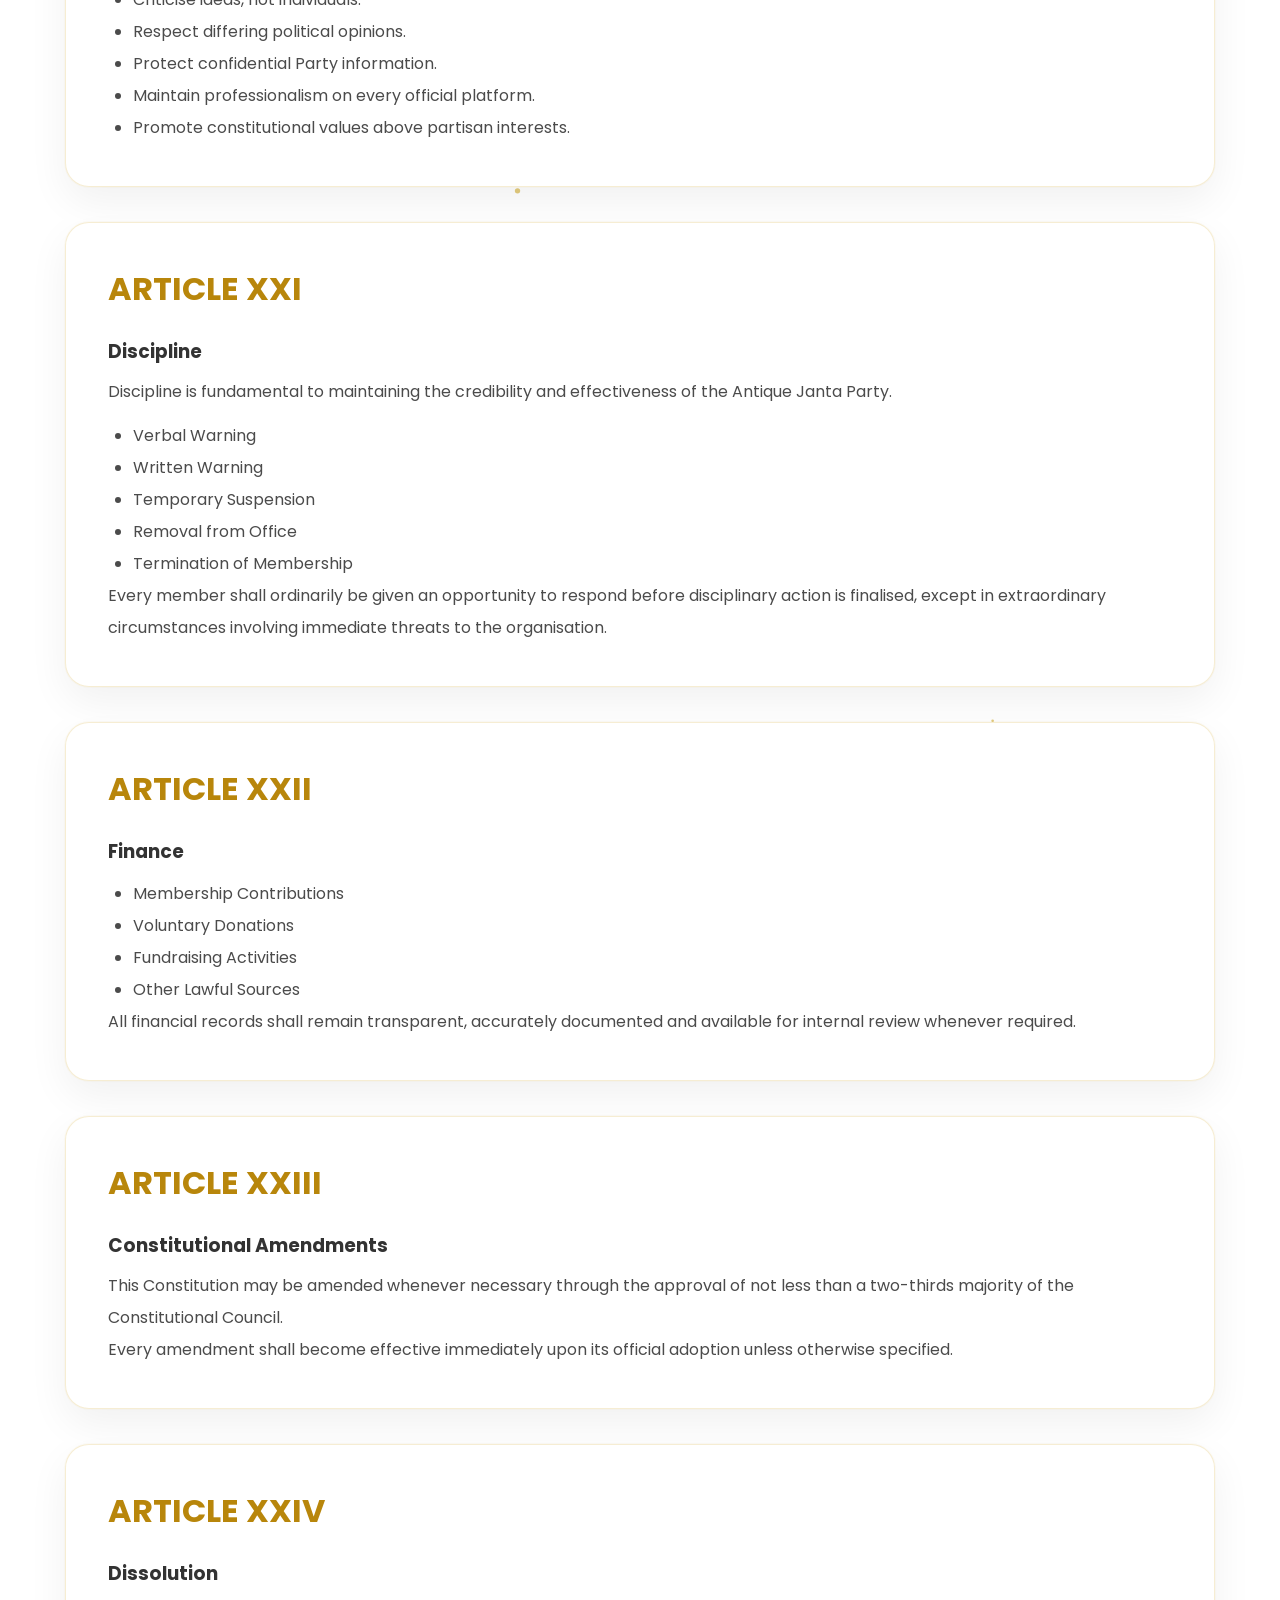
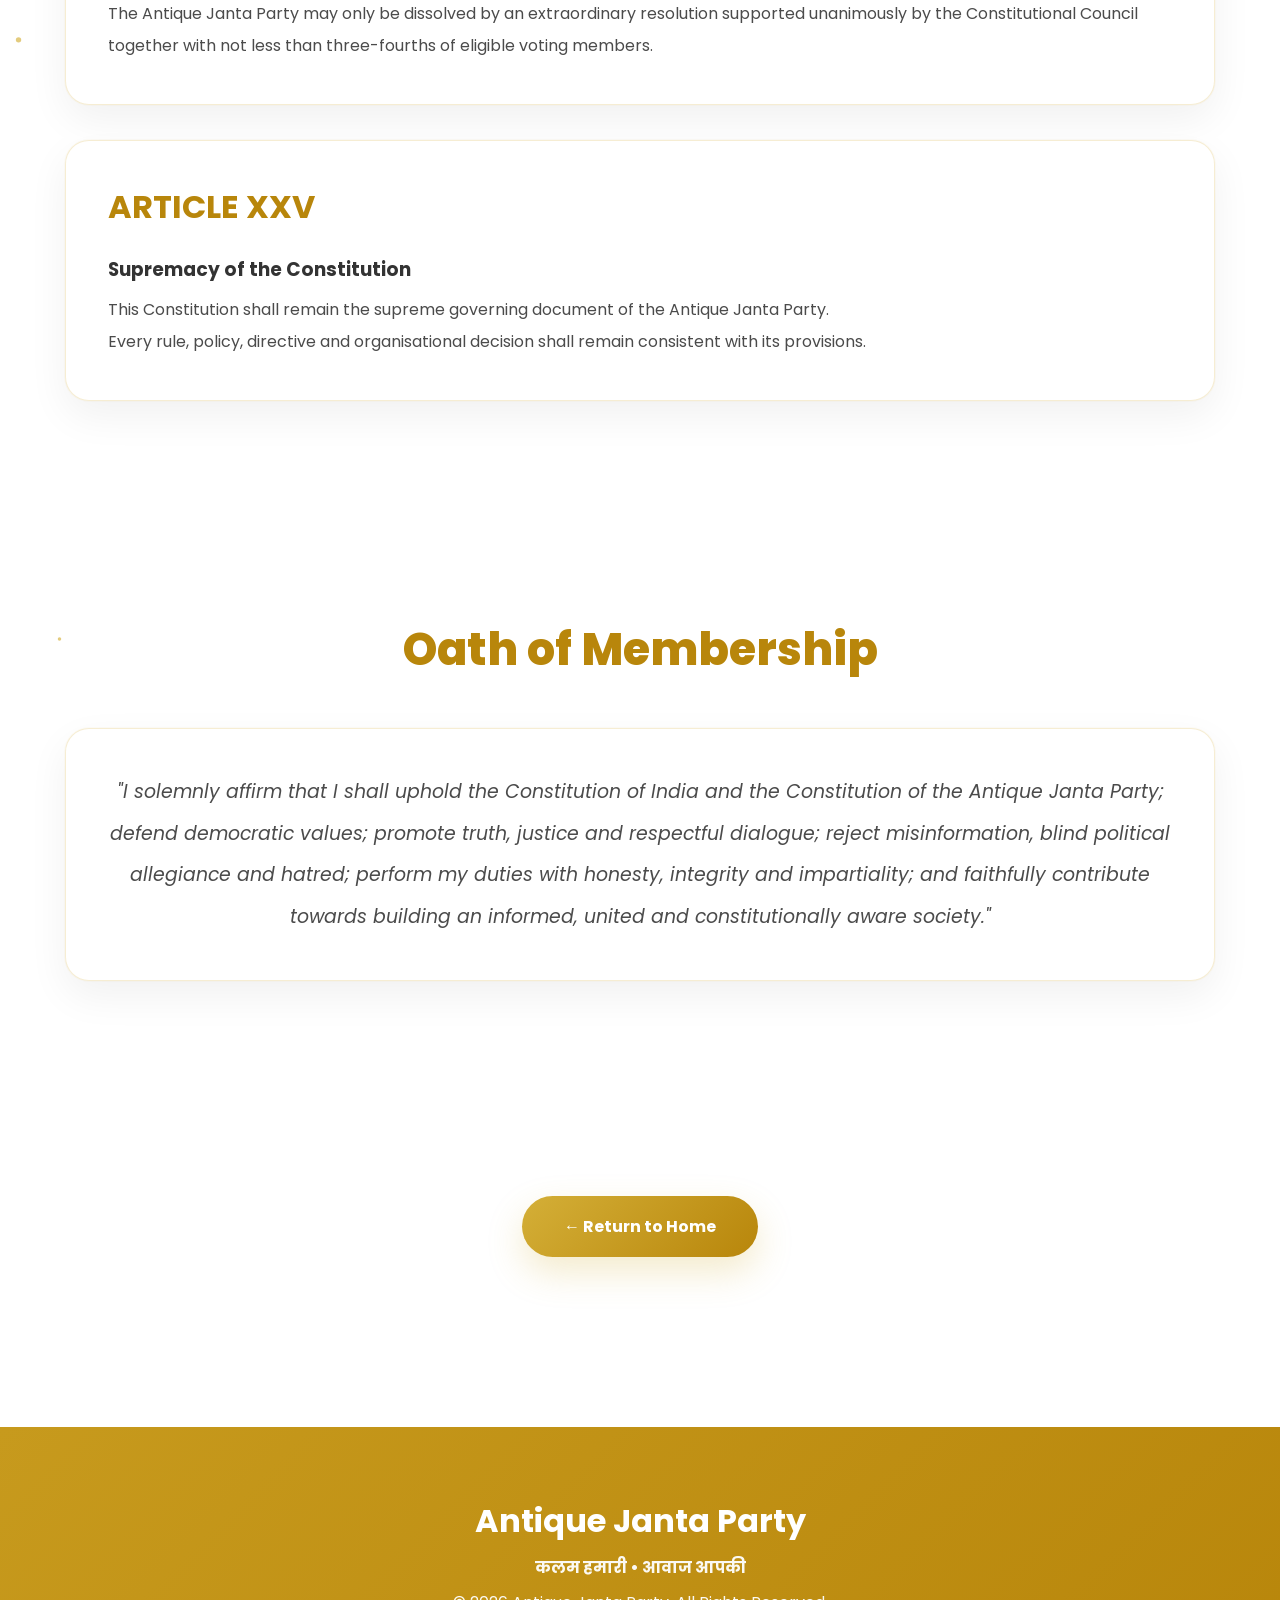
==== commit 0e4597ed: "Update constitution.html" ====
--- a/constitution.html
+++ b/constitution.html
@@ -1,6 +1,8 @@
 <!DOCTYPE html>
 <html lang="en">
+
 <head>
+
 <meta charset="UTF-8">
 <meta name="viewport" content="width=device-width, initial-scale=1.0">
 
@@ -8,9 +10,20 @@
 
 <link rel="preconnect" href="https://fonts.googleapis.com">
 <link rel="preconnect" href="https://fonts.gstatic.com" crossorigin>
+
 <link href="https://fonts.googleapis.com/css2?family=Poppins:wght@300;400;500;600;700;800&display=swap" rel="stylesheet">
 
 <style>
+
+:root{
+
+--gold:#D4AF37;
+--gold-dark:#B8860B;
+--black:#1d1d1d;
+--text:#4b4b4b;
+--border:rgba(212,175,55,.22);
+
+}
 
 *{
 margin:0;
@@ -19,271 +32,475 @@
 }
 
 html{
+
 scroll-behavior:smooth;
+
 }
 
 body{
-font-family:'Poppins',sans-serif;
+
+font-family:"Poppins",sans-serif;
+
 background:#fff;
-color:#222;
+
+color:var(--black);
+
 overflow-x:hidden;
-}
-
-:root{
---gold:#d4af37;
---gold2:#b8860b;
---glass:rgba(255,255,255,.80);
-}
-
-#particles{
+
+}
+
+/*======================
+SCROLL BAR
+======================*/
+
+::-webkit-scrollbar{
+
+width:10px;
+
+}
+
+::-webkit-scrollbar-thumb{
+
+background:linear-gradient(var(--gold),var(--gold-dark));
+
+border-radius:50px;
+
+}
+
+/*======================
+PROGRESS BAR
+======================*/
+
+#progress{
+
 position:fixed;
-inset:0;
-z-index:-1;
-}
-
-header{
-position:fixed;
+
 top:0;
 left:0;
+
+height:4px;
+
+width:0;
+
+background:linear-gradient(90deg,var(--gold),var(--gold-dark));
+
+z-index:99999;
+
+}
+
+/*======================
+PARTICLES
+======================*/
+
+#particles{
+
+position:fixed;
+
+inset:0;
+
+pointer-events:none;
+
+z-index:-5;
+
+}
+
+/*======================
+NAVBAR
+======================*/
+
+header{
+
+position:fixed;
+
+top:0;
+
+left:0;
+
 width:100%;
-background:rgba(255,255,255,.85);
-backdrop-filter:blur(16px);
-border-bottom:1px solid rgba(212,175,55,.35);
-z-index:1000;
+
+background:rgba(255,255,255,.88);
+
+backdrop-filter:blur(18px);
+
+border-bottom:1px solid rgba(212,175,55,.18);
+
+z-index:9999;
+
 }
 
 nav{
-max-width:1200px;
+
+max-width:1250px;
+
+height:72px;
+
 margin:auto;
+
+padding:0 22px;
+
+display:flex;
+
+justify-content:space-between;
+
+align-items:center;
+
+}
+
+.logo{
+
+display:flex;
+
+align-items:center;
+
+gap:12px;
+
+font-size:2rem;
+
+font-weight:800;
+
+color:var(--gold-dark);
+
+}
+
+.logo img{
+
+width:44px;
+
+height:44px;
+
+}
+
+nav ul{
+
+display:flex;
+
+list-style:none;
+
+gap:34px;
+
+}
+
+nav ul li a{
+
+text-decoration:none;
+
+font-weight:700;
+
+font-size:1.05rem;
+
+color:#2e2e2e;
+
+transition:.3s;
+
+}
+
+nav ul li a:hover{
+
+color:var(--gold-dark);
+
+}
+
+/*======================
+HERO
+======================*/
+
+.hero{
+
+position:relative;
+
+min-height:470px;
+
+display:flex;
+
+justify-content:center;
+
+align-items:center;
+
+padding:130px 20px 90px;
+
+overflow:hidden;
+
+text-align:center;
+
+}
+
+.hero::before{
+
+content:"";
+
+position:absolute;
+
+inset:0;
+
+background:
+
+linear-gradient(rgba(255,255,255,.93),rgba(255,255,255,.95)),
+
+url("logo.png") center center/370px no-repeat;
+
+opacity:.10;
+
+animation:floatLogo 12s ease-in-out infinite;
+
+}
+
+@keyframes floatLogo{
+
+0%,100%{
+
+transform:translateY(0) scale(1);
+
+}
+
+50%{
+
+transform:translateY(-12px) scale(1.04);
+
+}
+
+}
+
+.hero-content{
+
+position:relative;
+
+z-index:2;
+
+max-width:980px;
+
+}
+
+.hero h1{
+
+font-size:4.8rem;
+
+line-height:1.08;
+
+font-weight:800;
+
+color:var(--gold-dark);
+
+letter-spacing:-2px;
+
+}
+
+.hero p{
+
+margin-top:22px;
+
+font-size:1.18rem;
+
+color:#555;
+
+max-width:760px;
+
+margin-inline:auto;
+
+line-height:1.9;
+
+}
+
+.hero-btn{
+
+display:inline-block;
+
+margin-top:38px;
+
+padding:17px 42px;
+
+border-radius:50px;
+
+background:linear-gradient(135deg,var(--gold),var(--gold-dark));
+
+color:#fff;
+
+font-weight:700;
+
+text-decoration:none;
+
+transition:.35s;
+
+box-shadow:0 15px 35px rgba(212,175,55,.28);
+
+}
+
+.hero-btn:hover{
+
+transform:translateY(-5px);
+
+box-shadow:0 20px 45px rgba(212,175,55,.42);
+
+}
+
+/*======================
+COMMON
+======================*/
+
+section{
+
+padding:90px 20px;
+
+}
+
+.container{
+
+max-width:1150px;
+
+margin:auto;
+
+}
+
+.title{
+
+font-size:2.8rem;
+
+text-align:center;
+
+font-weight:800;
+
+color:var(--gold-dark);
+
+margin-bottom:45px;
+
+}
+
+.article{
+
+background:#fff;
+
+border:1px solid var(--border);
+
+border-radius:24px;
+
+padding:42px;
+
+margin-bottom:35px;
+
+box-shadow:
+
+0 15px 40px rgba(0,0,0,.06),
+
+0 0 0 1px rgba(212,175,55,.04);
+
+transition:.35s;
+
+}
+
+.article:hover{
+
+transform:translateY(-8px);
+
+box-shadow:
+
+0 25px 55px rgba(0,0,0,.10),
+
+0 0 25px rgba(212,175,55,.15);
+
+}
+
+.article h2{
+
+font-size:2rem;
+
+color:var(--gold-dark);
+
+margin-bottom:18px;
+
+}
+
+.article h3{
+
+margin-top:24px;
+
+margin-bottom:10px;
+
+color:#333;
+
+}
+
+.article p{
+
+line-height:2;
+
+color:var(--text);
+
+}
+
+.article ul{
+
+margin-top:12px;
+
+padding-left:25px;
+
+line-height:2;
+
+color:var(--text);
+
+}
+
+/*======================
+REVEAL
+======================*/
+
+.reveal{
+
+opacity:0;
+
+transform:translateY(60px);
+
+transition:1s;
+
+}
+
+.reveal.active{
+
+opacity:1;
+
+transform:none;
+
+}
+
+/*======================
+RESPONSIVE
+======================*/
+
+@media(max-width:900px){
+
+.hero h1{
+
+font-size:3rem;
+
+}
+
+.hero::before{
+
+background:
+
+linear-gradient(rgba(255,255,255,.94),rgba(255,255,255,.95)),
+
+url("logo.png") center/240px no-repeat;
+
+}
+
+nav{
+
+flex-direction:column;
+
+height:auto;
+
 padding:18px;
-display:flex;
-justify-content:space-between;
-align-items:center;
-}
-
-.logo{
-font-size:1.4rem;
-font-weight:800;
-color:var(--gold2);
-}
-
-nav a{
-text-decoration:none;
-color:#222;
-font-weight:600;
-margin-left:20px;
-transition:.3s;
-}
-
-nav a:hover{
-color:var(--gold2);
-}
-
-.hero{
-
-height:60vh;
-
-display:flex;
-align-items:center;
+
+gap:15px;
+
+}
+
+nav ul{
+
+flex-wrap:wrap;
+
 justify-content:center;
 
-text-align:center;
-
-position:relative;
-
-overflow:hidden;
-
-}
-
-.hero::before{
-
-content:"";
-
-position:absolute;
-
-inset:0;
-
-background:
-
-linear-gradient(rgba(255,255,255,.88),rgba(255,255,255,.90)),
-
-url("logo.png") center/40% no-repeat;
-
-animation:floatLogo 14s ease-in-out infinite;
-
-}
-
-@keyframes floatLogo{
-
-50%{
-
-transform:scale(1.05);
-
-}
-
-}
-
-.hero-content{
-
-position:relative;
-
-z-index:2;
-
-max-width:900px;
-
-padding:20px;
-
-}
-
-.hero h1{
-
-font-size:4rem;
-
-color:var(--gold2);
-
-}
-
-.hero p{
-
-font-size:1.2rem;
-
-margin-top:10px;
-
-color:#555;
-
-}
-
-section{
-
-padding:80px 20px;
-
-}
-
-.container{
-
-max-width:1100px;
-
-margin:auto;
-
-}
-
-.title{
-
-text-align:center;
-
-font-size:2.5rem;
-
-color:var(--gold2);
-
-margin-bottom:40px;
-
-}
-
-.article{
-
-background:var(--glass);
-
-backdrop-filter:blur(12px);
-
-border:1px solid rgba(212,175,55,.3);
-
-padding:35px;
-
-border-radius:22px;
-
-margin-bottom:30px;
-
-box-shadow:0 15px 35px rgba(0,0,0,.08);
-
-transition:.4s;
-
-}
-
-.article:hover{
-
-transform:translateY(-8px);
-
-}
-
-.article h2{
-
-color:var(--gold2);
-
-margin-bottom:20px;
-
-}
-
-.article h3{
-
-margin-top:20px;
-
-margin-bottom:10px;
-
-color:#444;
-
-}
-
-.article p{
-
-line-height:1.9;
-
-}
-
-.article ul{
-
-margin-top:15px;
-
-padding-left:25px;
-
-line-height:2;
-
-}
-
-.reveal{
-
-opacity:0;
-
-transform:translateY(60px);
-
-transition:1s;
-
-}
-
-.reveal.active{
-
-opacity:1;
-
-transform:none;
-
-}
-
-footer{
-
-background:linear-gradient(45deg,var(--gold2),var(--gold));
-
-color:white;
-
-padding:45px;
-
-text-align:center;
-
-margin-top:80px;
-
-}
-
-@media(max-width:768px){
-
-.hero h1{
-
-font-size:2.4rem;
-
-}
-
-nav{
-
-flex-direction:column;
-
-gap:15px;
+gap:18px;
 
 }
 
@@ -295,6 +512,8 @@
 
 <body>
 
+<div id="progress"></div>
+
 <canvas id="particles"></canvas>
 
 <header>
@@ -303,21 +522,23 @@
 
 <div class="logo">
 
-ANTIQUE JANTA PARTY
-
-</div>
-
-<div>
-
-<a href="index.html">Home</a>
-
-<a href="#preamble">Preamble</a>
-
-<a href="#articles">Articles</a>
-
-<a href="#oath">Oath</a>
-
-</div>
+<img src="logo.png" alt="Logo">
+
+<span>ANTIQUE JANTA PARTY</span>
+
+</div>
+
+<ul>
+
+<li><a href="index.html">Home</a></li>
+
+<li><a href="#preamble">Preamble</a></li>
+
+<li><a href="#articles">Articles</a></li>
+
+<li><a href="#oath">Oath</a></li>
+
+</ul>
 
 </nav>
 
@@ -327,13 +548,25 @@
 
 <div class="hero-content">
 
-<h1>Constitution of the Antique Janta Party</h1>
-
-<p>
-
-कलम हमारी • आवाज आपकी
-
-</p>
+<h1>
+
+Constitution of the<br>
+
+Antique Janta Party
+
+</h1>
+
+<p>
+
+The supreme governing document of the Antique Janta Party, defining its constitutional framework, democratic principles, leadership structure and commitment to informed political discussion.
+
+</p>
+
+<a href="#preamble" class="hero-btn">
+
+Read Constitution
+
+</a>
 
 </div>
 
@@ -353,7 +586,7 @@
 
 <p>
 
-We, the members of the <b>Antique Janta Party (AJP)</b>, united by our commitment to the Constitution of India, democratic values, respectful dialogue and informed citizenship, hereby adopt this Constitution to establish a disciplined, impartial and inclusive political discussion community.
+We, the members of the <strong>Antique Janta Party (AJP)</strong>, united by our commitment to constitutional democracy, informed political discussion, civic responsibility and respectful public dialogue, hereby adopt this Constitution as the supreme governing document of our organisation.
 
 </p>
 
@@ -361,7 +594,15 @@
 
 <p>
 
-AJP exists to promote constitutional awareness, encourage meaningful political discourse, protect freedom of expression within the limits of respectful conduct, and inspire independent thinking over blind political support or hatred.
+AJP exists to encourage independent political thought, evidence-based discussion, constitutional awareness and responsible democratic participation while rejecting misinformation, hatred and unquestioning political allegiance.
+
+</p>
+
+<br>
+
+<p>
+
+Through this Constitution, we affirm our dedication to justice, liberty, equality, accountability, transparency and national progress while upholding the spirit and values of the Constitution of India.
 
 </p>
 
@@ -384,31 +625,42 @@
 
 <div class="article">
 
-<h2>Article I — Name & Identity</h2>
-
-<h3>Section 1. Name</h3>
-
-<p>
-The official name of the organisation shall be
-<b>Antique Janta Party (AJP)</b>.
-</p>
-
-<h3>Section 2. Motto</h3>
-
-<p>
-<b>"कलम हमारी • आवाज आपकी"</b>
-</p>
-
-<h3>Section 3. Nature</h3>
-
-<p>
-AJP shall function as an independent political discussion and civic awareness community committed to constitutional values, informed citizenship and respectful democratic dialogue.
-</p>
-
-<h3>Section 4. Official Language</h3>
-
-<p>
-The primary working language of AJP shall be English. Other languages may be used where appropriate.
+<h2>ARTICLE I</h2>
+
+<h3>Name, Identity & Nature</h3>
+
+<p>
+
+The official name of this organisation shall be the <strong>Antique Janta Party (AJP)</strong>. It shall function as an independent political discussion and civic awareness organisation dedicated to promoting constitutional values, democratic participation and informed public discourse.
+
+</p>
+
+<h3>Motto</h3>
+
+<p>
+
+<strong>"कलम हमारी • आवाज आपकी"</strong>
+
+</p>
+
+<h3>Official Colours</h3>
+
+<ul>
+
+<li>Antique Gold</li>
+
+<li>White</li>
+
+<li>Black</li>
+
+</ul>
+
+<h3>Official Language</h3>
+
+<p>
+
+English shall be the principal working language of the Party. Hindi and other Indian languages may be used whenever appropriate.
+
 </p>
 
 </div>
@@ -417,10 +669,48 @@
 
 <div class="article">
 
-<h2>Article II — Fundamental Principles</h2>
-
-<p>
-The following principles shall guide all activities of AJP:
+<h2>ARTICLE II</h2>
+
+<h3>Vision</h3>
+
+<p>
+
+To establish India's most respected constitutional political discussion community where every individual can express opinions freely, responsibly and respectfully while encouraging independent thought and civic awareness.
+
+</p>
+
+<h3>Mission</h3>
+
+<ul>
+
+<li>Promote constitutional literacy.</li>
+
+<li>Encourage evidence-based political discussion.</li>
+
+<li>Develop informed citizens.</li>
+
+<li>Protect democratic values.</li>
+
+<li>Maintain respectful public debate.</li>
+
+<li>Encourage leadership through merit.</li>
+
+</ul>
+
+</div>
+
+<!-- ARTICLE III -->
+
+<div class="article">
+
+<h2>ARTICLE III</h2>
+
+<h3>Fundamental Principles</h3>
+
+<p>
+
+Every activity of AJP shall be governed by the following constitutional principles.
+
 </p>
 
 <ul>
@@ -429,65 +719,21 @@
 
 <li>Freedom of expression with responsibility.</li>
 
-<li>Equality and non-discrimination.</li>
-
-<li>Independent thinking over blind support.</li>
-
-<li>Evidence-based discussion.</li>
+<li>Equality before discussion.</li>
+
+<li>Truth over propaganda.</li>
+
+<li>Evidence over misinformation.</li>
+
+<li>Critical thinking over blind political support.</li>
+
+<li>Respect for differing opinions.</li>
 
 <li>Transparency and accountability.</li>
 
-<li>Respectful democratic dialogue.</li>
-
-<li>National unity and constitutional values.</li>
-
-</ul>
-
-</div>
-
-<!-- ARTICLE III -->
-
-<div class="article">
-
-<h2>Article III — Objectives</h2>
-
-<p>
-The objectives of Antique Janta Party shall be:
-</p>
-
-<ul>
-
-<li>
-Promote informed political discussion and constitutional awareness.
-</li>
-
-<li>
-Encourage respectful debate among individuals with diverse viewpoints.
-</li>
-
-<li>
-Strengthen democratic participation and civic responsibility.
-</li>
-
-<li>
-Combat misinformation through evidence-based discussion.
-</li>
-
-<li>
-Encourage critical thinking instead of blind political support or hatred.
-</li>
-
-<li>
-Provide a safe platform for constructive public discourse.
-</li>
-
-<li>
-Promote mutual respect regardless of religion, caste, language, region, gender or ideology.
-</li>
-
-<li>
-Build a disciplined, transparent and inclusive community.
-</li>
+<li>Democratic governance.</li>
+
+<li>National unity above political division.</li>
 
 </ul>
 
@@ -497,69 +743,116 @@
 
 <div class="article">
 
-<h2>Article IV — Membership</h2>
-
-<h3>Section 1. Eligibility</h3>
-
-<p>
-Any individual may become a member of AJP provided that he or she:
-</p>
-
-<ul>
-
-<li>Accepts this Constitution.</li>
-
-<li>Agrees to follow community rules.</li>
-
-<li>Supports democratic and constitutional values.</li>
-
-<li>Maintains respectful conduct.</li>
-
-<li>Has not been permanently removed for serious misconduct.</li>
-
-</ul>
-
-<h3>Section 2. Rights of Members</h3>
-
-<ul>
-
-<li>Participate in discussions and activities.</li>
-
-<li>Express opinions respectfully.</li>
-
-<li>Propose suggestions and initiatives.</li>
-
-<li>Seek clarification regarding administrative actions.</li>
-
-<li>Contest internal positions where eligible.</li>
-
-</ul>
-
-<h3>Section 3. Duties of Members</h3>
-
-<ul>
-
-<li>Respect fellow members.</li>
-
-<li>Maintain discipline.</li>
-
-<li>Follow community guidelines.</li>
-
-<li>Protect the reputation of AJP.</li>
-
-<li>Promote constructive and informed discussion.</li>
-
-</ul>
-
-</div>
+<h2>ARTICLE IV</h2>
+
+<h3>Objectives</h3>
+
+<p>
+
+The objectives of the Antique Janta Party shall include—
+
+</p>
+
+<ul>
+
+<li>Promote informed political discussion.</li>
+
+<li>Increase constitutional awareness among citizens.</li>
+
+<li>Encourage respectful debate.</li>
+
+<li>Develop responsible future leaders.</li>
+
+<li>Reject misinformation and propaganda.</li>
+
+<li>Protect freedom of thought.</li>
+
+<li>Strengthen democratic participation.</li>
+
+<li>Provide a disciplined and impartial political discussion platform.</li>
+
+<li>Promote civic responsibility.</li>
+
+<li>Encourage constructive criticism of governments and political parties based upon evidence.</li>
+
+</ul>
+
+</div>
+
 <!-- ARTICLE V -->
 
 <div class="article">
 
-<h2>Article V — Organisational Structure</h2>
-
-<p>
-The governing structure of the Antique Janta Party (AJP) shall consist of the following constitutional offices:
+<h2>ARTICLE V</h2>
+
+<h3>Membership</h3>
+
+<p>
+
+Membership of AJP shall remain voluntary and open to every individual who accepts this Constitution and agrees to uphold its values.
+
+</p>
+
+<h3>Eligibility</h3>
+
+<ul>
+
+<li>Acceptance of this Constitution.</li>
+
+<li>Respect for democratic principles.</li>
+
+<li>Respectful behaviour.</li>
+
+<li>No history of severe misconduct within AJP.</li>
+
+</ul>
+
+<h3>Rights</h3>
+
+<ul>
+
+<li>Participate in discussions.</li>
+
+<li>Present constructive criticism.</li>
+
+<li>Vote whenever eligible.</li>
+
+<li>Apply for organisational responsibilities.</li>
+
+<li>Appeal disciplinary decisions.</li>
+
+</ul>
+
+<h3>Duties</h3>
+
+<ul>
+
+<li>Protect the dignity of AJP.</li>
+
+<li>Maintain respectful conduct.</li>
+
+<li>Promote constitutional values.</li>
+
+<li>Respect organisational decisions.</li>
+
+<li>Encourage informed discussion.</li>
+
+</ul>
+
+</div>
+
+<!-- ARTICLE VI -->
+
+<div class="article">
+
+<h2>ARTICLE VI</h2>
+
+<h3>Constitutional Leadership</h3>
+
+<p>
+
+The constitutional leadership of AJP shall consist of the following offices.
+
 </p>
 
 <ol>
@@ -578,27 +871,28 @@
 
 <li>Media Head</li>
 
-<li>Chief Admin</li>
+<li><strong>Director of Administration</strong></li>
 
 </ol>
 
 <p>
 
-Additional constitutional offices may be established by amendment whenever necessary for the effective functioning of the organisation.
-
-</p>
-
-</div>
-
-<!-- ARTICLE VI -->
-
-<div class="article">
-
-<h2>Article VI — President</h2>
-
-<p>
-
-The President shall be the Head of the Antique Janta Party and shall safeguard its vision, constitutional values and organisational integrity.
+The President, Vice-President and Executive Director shall together constitute the <strong>Constitutional Council</strong>, which shall exercise the highest constitutional authority within the organisation.
+
+</p>
+
+</div>
+<!-- ARTICLE VII -->
+
+<div class="article">
+
+<h2>ARTICLE VII</h2>
+
+<h3>The President</h3>
+
+<p>
+
+The President shall be the supreme constitutional authority and Head of the Antique Janta Party. The President shall safeguard the vision, values and long-term direction of the organisation.
 
 </p>
 
@@ -606,31 +900,41 @@
 
 <ul>
 
-<li>Provide overall leadership and direction.</li>
-
-<li>Represent the organisation publicly.</li>
-
-<li>Preside over constitutional meetings.</li>
-
-<li>Approve major organisational decisions.</li>
-
-<li>Ensure that every action remains consistent with this Constitution.</li>
-
-<li>Promote unity, discipline and democratic values.</li>
-
-</ul>
-
-</div>
-
-<!-- ARTICLE VII -->
-
-<div class="article">
-
-<h2>Article VII — Vice-President</h2>
-
-<p>
-
-The Vice-President shall serve as the second-highest constitutional office and shall assist the President in carrying out the objectives of AJP.
+<li>Preside over the Constitutional Council.</li>
+
+<li>Protect and uphold this Constitution.</li>
+
+<li>Represent AJP before the public.</li>
+
+<li>Approve constitutional amendments after ratification.</li>
+
+<li>Guide the long-term vision of the organisation.</li>
+
+<li>Exercise constitutional authority jointly with the Vice-President and Executive Director.</li>
+
+</ul>
+
+<h3>Tenure</h3>
+
+<p>
+
+The office of the President is a permanent constitutional office and shall not be subject to removal through ordinary organisational procedures.
+
+</p>
+
+</div>
+
+<!-- ARTICLE VIII -->
+
+<div class="article">
+
+<h2>ARTICLE VIII</h2>
+
+<h3>The Vice-President</h3>
+
+<p>
+
+The Vice-President shall serve as the second-highest constitutional authority and principal advisor to the President.
 
 </p>
 
@@ -638,57 +942,204 @@
 
 <ul>
 
-<li>Assist the President in executive responsibilities.</li>
-
-<li>Act on behalf of the President during absence or incapacity.</li>
-
-<li>Coordinate organisational activities assigned by the President.</li>
-
-<li>Support constitutional governance and internal administration.</li>
-
-</ul>
-
-</div>
-
-<!-- ARTICLE VIII -->
-
-<div class="article">
-
-<h2>Article VIII — Executive Director</h2>
-
-<p>
-
-The Executive Director shall supervise the execution of organisational policies and ensure efficient administration of AJP.
-
-</p>
+<li>Assist the President in constitutional governance.</li>
+
+<li>Exercise constitutional authority jointly with the President.</li>
+
+<li>Perform presidential responsibilities during temporary absence.</li>
+
+<li>Participate in all Constitutional Council decisions.</li>
+
+<li>Support organisational stability and continuity.</li>
+
+</ul>
+
+<h3>Tenure</h3>
+
+<p>
+
+The office of the Vice-President shall remain a permanent constitutional office and shall not be removed through ordinary organisational procedures.
+
+</p>
+
+</div>
+
+<!-- ARTICLE IX -->
+
+<div class="article">
+
+<h2>ARTICLE IX</h2>
+
+<h3>The Executive Director</h3>
+
+<p>
+
+The Executive Director shall be the chief executive officer responsible for implementing the policies, programmes and strategic decisions of the Antique Janta Party.
+
+</p>
+
+<h3>Election</h3>
+
+<ul>
+
+<li>The Executive Director shall be elected through an official voting process.</li>
+
+<li>Only eligible members may participate according to electoral rules prescribed by the Constitutional Council.</li>
+
+<li>The candidate receiving the required majority shall assume office.</li>
+
+</ul>
 
 <h3>Powers & Responsibilities</h3>
 
 <ul>
 
-<li>Implement decisions approved by the leadership.</li>
-
-<li>Coordinate major organisational projects.</li>
-
-<li>Oversee day-to-day administrative functions.</li>
-
-<li>Monitor organisational performance and recommend improvements.</li>
-
-<li>Ensure effective coordination between departments.</li>
-
-</ul>
-
-</div>
-
-<!-- ARTICLE IX -->
-
-<div class="article">
-
-<h2>Article IX — Deputy Chairperson</h2>
-
-<p>
-
-The Deputy Chairperson shall assist the senior leadership in organisational affairs and provide guidance in constitutional matters.
+<li>Lead the Executive Leadership.</li>
+
+<li>Implement constitutional policies.</li>
+
+<li>Coordinate all organisational departments.</li>
+
+<li>Recommend appointments to leadership positions.</li>
+
+<li>Supervise day-to-day functioning of AJP.</li>
+
+</ul>
+
+</div>
+
+<!-- ARTICLE X -->
+
+<div class="article">
+
+<h2>ARTICLE X</h2>
+
+<h3>Constitutional Council</h3>
+
+<p>
+
+The Constitutional Council shall be the highest governing authority of the Antique Janta Party.
+
+</p>
+
+<h3>Composition</h3>
+
+<ol>
+
+<li>President</li>
+
+<li>Vice-President</li>
+
+<li>Executive Director</li>
+
+</ol>
+
+<h3>Authority</h3>
+
+<ul>
+
+<li>Interpret this Constitution.</li>
+
+<li>Approve constitutional appointments.</li>
+
+<li>Protect organisational integrity.</li>
+
+<li>Ratify major constitutional decisions.</li>
+
+<li>Approve constitutional amendments.</li>
+
+<li>Exercise final executive authority.</li>
+
+</ul>
+
+</div>
+
+<!-- ARTICLE XI -->
+
+<div class="article">
+
+<h2>ARTICLE XI</h2>
+
+<h3>Appointment & Removal of Executive Leadership</h3>
+
+<p>
+
+The Constitutional Council shall possess the exclusive authority to appoint and remove members of the Executive Leadership.
+
+</p>
+
+<h3>Appointment</h3>
+
+<p>
+
+Appointments to the offices of Deputy Chairperson, Secretary-General, Chief Whip, Media Head and Director of Administration shall be made jointly by the President, Vice-President and Executive Director.
+
+</p>
+
+<h3>Removal</h3>
+
+<p>
+
+Any holder of an Executive Leadership office may be removed only through the approval of not less than a <strong>two-thirds (2/3) majority</strong> of the Constitutional Council.
+
+</p>
+
+<p>
+
+No Executive Leader shall be removed without being informed of the grounds and being given a reasonable opportunity to present an explanation, except in cases involving immediate threats to the organisation.
+
+</p>
+
+</div>
+
+<!-- ARTICLE XII -->
+
+<div class="article">
+
+<h2>ARTICLE XII</h2>
+
+<h3>Executive Leadership</h3>
+
+<p>
+
+The Executive Leadership shall administer the daily affairs of the Party under the direction of the Constitutional Council.
+
+</p>
+
+<h3>Executive Offices</h3>
+
+<ul>
+
+<li>Deputy Chairperson</li>
+
+<li>Secretary-General</li>
+
+<li>Chief Whip</li>
+
+<li>Media Head</li>
+
+<li>Director of Administration</li>
+
+</ul>
+
+<p>
+
+Additional executive offices may be created by resolution of the Constitutional Council whenever necessary for the efficient administration of AJP.
+
+</p>
+
+</div>
+<!-- ARTICLE XIII -->
+
+<div class="article">
+
+<h2>ARTICLE XIII</h2>
+
+<h3>Deputy Chairperson</h3>
+
+<p>
+
+The Deputy Chairperson shall serve as the senior executive officer responsible for assisting the Constitutional Council in implementing organisational decisions and ensuring smooth coordination between departments.
 
 </p>
 
@@ -696,33 +1147,33 @@
 
 <ul>
 
-<li>Support the President and Vice-President.</li>
-
-<li>Coordinate internal organisational affairs.</li>
-
-<li>Assist during executive meetings.</li>
-
-<li>Promote discipline and institutional stability.</li>
-
-<li>Perform duties assigned by the President.</li>
-
-</ul>
-
-</div>
-
-<!-- ARTICLE X -->
-
-<div class="article">
-
-<h2>Article X — Secretary-General</h2>
-
-<p>
-
-The Secretary-General shall serve as the principal administrative officer responsible for official documentation and internal communication.
-
-</p>
-
-<h3>Powers & Responsibilities</h3>
+<li>Assist the Constitutional Council in executive administration.</li>
+
+<li>Coordinate inter-departmental operations.</li>
+
+<li>Monitor organisational progress.</li>
+
+<li>Chair meetings when authorised.</li>
+
+<li>Perform duties assigned by the Constitutional Council.</li>
+
+</ul>
+
+</div>
+
+<!-- ARTICLE XIV -->
+
+<div class="article">
+
+<h2>ARTICLE XIV</h2>
+
+<h3>Secretary-General</h3>
+
+<p>
+
+The Secretary-General shall be the chief administrative officer responsible for maintaining official records and constitutional documentation.
+
+</p>
 
 <ul>
 
@@ -730,116 +1181,119 @@
 
 <li>Prepare meeting agendas and minutes.</li>
 
-<li>Issue official notices.</li>
+<li>Issue official circulars and notices.</li>
 
 <li>Maintain constitutional documents.</li>
 
-<li>Coordinate communication between leadership and members.</li>
-
-</ul>
-
-</div>
-<!-- ARTICLE XI -->
-
-<div class="article">
-
-<h2>Article XI — Chief Whip</h2>
-
-<p>
-
-The Chief Whip shall be responsible for maintaining discipline, order and adherence to the Constitution and community guidelines within the organisation.
-
-</p>
-
-<h3>Powers & Responsibilities</h3>
-
-<ul>
-
-<li>Promote discipline and respectful conduct among members.</li>
-
-<li>Ensure compliance with constitutional provisions and Party rules.</li>
-
-<li>Assist in resolving internal disagreements through fair and impartial means.</li>
-
-<li>Report serious disciplinary matters to the President and Executive Leadership.</li>
-
-<li>Encourage unity, professionalism and constructive participation.</li>
-
-</ul>
-
-</div>
-
-<!-- ARTICLE XII -->
-
-<div class="article">
-
-<h2>Article XII — Media Head</h2>
-
-<p>
-
-The Media Head shall oversee the public communication of AJP and ensure that all official information reflects the organisation's constitutional principles and objectives.
-
-</p>
-
-<h3>Powers & Responsibilities</h3>
-
-<ul>
-
-<li>Manage official announcements and publications.</li>
-
-<li>Supervise social media and digital communication.</li>
-
-<li>Protect the public image of the organisation.</li>
-
-<li>Ensure accuracy and neutrality in official statements.</li>
-
-<li>Coordinate media campaigns approved by the leadership.</li>
-
-</ul>
-
-</div>
-
-<!-- ARTICLE XIII -->
-
-<div class="article">
-
-<h2>Article XIII — Chief Admin</h2>
-
-<p>
-
-The Chief Admin shall oversee the administration of the Party's official platforms and ensure their secure, organised and efficient operation.
-
-</p>
-
-<h3>Powers & Responsibilities</h3>
-
-<ul>
-
-<li>Manage official community platforms and infrastructure.</li>
-
-<li>Supervise moderators and administrative staff.</li>
-
-<li>Maintain security and operational stability.</li>
-
-<li>Implement administrative policies approved by the leadership.</li>
-
-<li>Protect organisational resources and records.</li>
-
-</ul>
-
-</div>
-
-<!-- ARTICLE XIV -->
-
-<div class="article">
-
-<h2>Article XIV — Meetings</h2>
+<li>Manage internal communications.</li>
+
+</ul>
+
+</div>
+
+<!-- ARTICLE XV -->
+
+<div class="article">
+
+<h2>ARTICLE XV</h2>
+
+<h3>Chief Whip</h3>
+
+<p>
+
+The Chief Whip shall maintain organisational discipline and ensure adherence to this Constitution.
+
+</p>
+
+<ul>
+
+<li>Promote discipline.</li>
+
+<li>Ensure compliance with Party rules.</li>
+
+<li>Resolve internal disputes fairly.</li>
+
+<li>Recommend disciplinary action where necessary.</li>
+
+<li>Maintain order during meetings.</li>
+
+</ul>
+
+</div>
+
+<!-- ARTICLE XVI -->
+
+<div class="article">
+
+<h2>ARTICLE XVI</h2>
+
+<h3>Media Head</h3>
+
+<p>
+
+The Media Head shall oversee all official publications and public communication of the Antique Janta Party.
+
+</p>
+
+<ul>
+
+<li>Manage official announcements.</li>
+
+<li>Maintain social media platforms.</li>
+
+<li>Protect the public image of AJP.</li>
+
+<li>Verify official information before publication.</li>
+
+<li>Coordinate media campaigns approved by leadership.</li>
+
+</ul>
+
+</div>
+
+<!-- ARTICLE XVII -->
+
+<div class="article">
+
+<h2>ARTICLE XVII</h2>
+
+<h3>Director of Administration</h3>
+
+<p>
+
+The Director of Administration shall supervise the administration of all official Party platforms, systems and operational infrastructure.
+
+</p>
+
+<ul>
+
+<li>Supervise administrators.</li>
+
+<li>Maintain organisational security.</li>
+
+<li>Ensure smooth platform operations.</li>
+
+<li>Protect official resources.</li>
+
+<li>Implement administrative policies.</li>
+
+</ul>
+
+</div>
+
+<!-- ARTICLE XVIII -->
+
+<div class="article">
+
+<h2>ARTICLE XVIII</h2>
+
+<h3>Meetings</h3>
 
 <h3>Regular Meetings</h3>
 
 <p>
 
-Regular meetings shall be conducted at intervals determined by the Executive Leadership to review organisational progress, discuss public affairs and strengthen internal coordination.
+Regular meetings shall be held at intervals determined by the Constitutional Council to review organisational affairs and future initiatives.
 
 </p>
 
@@ -847,7 +1301,7 @@
 
 <p>
 
-The President may convene an emergency meeting whenever circumstances require immediate constitutional or administrative action.
+The President, Vice-President or Executive Director may convene an emergency meeting whenever circumstances require immediate constitutional or administrative action.
 
 </p>
 
@@ -855,162 +1309,73 @@
 
 <p>
 
-No constitutional decision shall be considered valid unless at least one-half of the eligible leadership members are present, unless otherwise provided by this Constitution.
-
-</p>
-
-</div>
-
-<!-- ARTICLE XV -->
-
-<div class="article">
-
-<h2>Article XV — Elections</h2>
-
-<ul>
-
-<li>Leadership appointments or elections shall be conducted fairly and transparently.</li>
-
-<li>Every eligible member shall have equal voting rights whenever elections are held.</li>
-
-<li>Election procedures shall be announced before the commencement of voting.</li>
-
-<li>The Executive Leadership shall ensure the integrity of every electoral process.</li>
-
-</ul>
-
-</div>
-
-<!-- ARTICLE XVI -->
-
-<div class="article">
-
-<h2>Article XVI — Code of Conduct</h2>
-
-<p>
-
-Every member of Antique Janta Party shall uphold the dignity of the organisation by adhering to the following principles:
-
-</p>
-
-<ul>
-
-<li>Treat every individual with dignity and respect.</li>
-
-<li>No discrimination on the basis of religion, caste, language, ethnicity, gender or region.</li>
-
-<li>No hate speech or personal attacks.</li>
-
-<li>No deliberate spread of misinformation.</li>
-
-<li>Criticise ideas and policies rather than individuals.</li>
+No constitutional decision shall be valid unless at least one-half of the eligible leadership members are present unless otherwise provided by this Constitution.
+
+</p>
+
+</div>
+
+<!-- ARTICLE XIX -->
+
+<div class="article">
+
+<h2>ARTICLE XIX</h2>
+
+<h3>Elections</h3>
+
+<ul>
+
+<li>All elections shall be conducted fairly and transparently.</li>
+
+<li>Every eligible voter shall possess one vote.</li>
+
+<li>Voting may be conducted physically or electronically.</li>
+
+<li>Election procedures shall be announced before voting begins.</li>
+
+<li>The Constitutional Council shall supervise election integrity.</li>
+
+</ul>
+
+</div>
+
+<!-- ARTICLE XX -->
+
+<div class="article">
+
+<h2>ARTICLE XX</h2>
+
+<h3>Code of Conduct</h3>
+
+<p>
+
+Every member shall uphold the dignity of the Antique Janta Party by following these principles.
+
+</p>
+
+<ul>
+
+<li>Respect every individual.</li>
+
+<li>No discrimination of any kind.</li>
+
+<li>No hate speech or harassment.</li>
+
+<li>No deliberate misinformation.</li>
 
 <li>Encourage evidence-based discussion.</li>
 
-<li>Respect differing political opinions while maintaining civility.</li>
-
-<li>Protect confidential organisational information.</li>
-
-<li>Maintain professionalism on all official platforms.</li>
-
-</ul>
-
-</div>
-<!-- ARTICLE XVII -->
-
-<div class="article">
-
-<h2>Article XVII — Discipline</h2>
-
-<p>
-
-Discipline is fundamental to the integrity and effectiveness of the Antique Janta Party. Every member shall conduct themselves with honesty, maturity and respect.
-
-</p>
-
-<h3>Disciplinary Measures</h3>
-
-<ul>
-
-<li>Verbal or written warning.</li>
-
-<li>Temporary suspension from organisational activities.</li>
-
-<li>Removal from an office or responsibility.</li>
-
-<li>Permanent termination of membership in cases of severe misconduct.</li>
-
-</ul>
-
-<p>
-
-No member shall be permanently removed without being given an opportunity to present their explanation, except in extraordinary circumstances involving serious violations.
-
-</p>
-
-</div>
-
-<!-- ARTICLE XVIII -->
-
-<div class="article">
-
-<h2>Article XVIII — Finance</h2>
-
-<p>
-
-The organisation may obtain resources through lawful and transparent means including voluntary contributions, fundraising activities and other approved sources.
-
-</p>
-
-<ul>
-
-<li>All financial records shall be maintained accurately.</li>
-
-<li>Any expenditure shall be properly documented.</li>
-
-<li>Financial transparency shall be maintained whenever applicable.</li>
-
-<li>No funds shall be used against the objectives of this Constitution.</li>
-
-</ul>
-
-</div>
-
-<!-- ARTICLE XIX -->
-
-<div class="article">
-
-<h2>Article XIX — Constitutional Amendments</h2>
-
-<p>
-
-This Constitution may be amended whenever necessary to meet the evolving needs of the organisation.
-
-</p>
-
-<ul>
-
-<li>Any amendment proposal may be submitted before the Executive Leadership.</li>
-
-<li>A two-thirds majority of the Executive Leadership shall be required for adoption.</li>
-
-<li>Every amendment shall become effective immediately upon approval unless otherwise specified.</li>
-
-</ul>
-
-</div>
-
-<!-- ARTICLE XX -->
-
-<div class="article">
-
-<h2>Article XX — Dissolution</h2>
-
-<p>
-
-The Antique Janta Party shall only be dissolved by an extraordinary resolution supported by not less than three-fourths of the Executive Leadership after consultation with the membership.
-
-</p>
+<li>Criticise ideas, not individuals.</li>
+
+<li>Respect differing political opinions.</li>
+
+<li>Protect confidential Party information.</li>
+
+<li>Maintain professionalism on every official platform.</li>
+
+<li>Promote constitutional values above partisan interests.</li>
+
+</ul>
 
 </div>
 
@@ -1018,7 +1383,111 @@
 
 <div class="article">
 
-<h2>Article XXI — Constitutional Supremacy</h2>
+<h2>ARTICLE XXI</h2>
+
+<h3>Discipline</h3>
+
+<p>
+
+Discipline is fundamental to maintaining the credibility and effectiveness of the Antique Janta Party.
+
+</p>
+
+<ul>
+
+<li>Verbal Warning</li>
+
+<li>Written Warning</li>
+
+<li>Temporary Suspension</li>
+
+<li>Removal from Office</li>
+
+<li>Termination of Membership</li>
+
+</ul>
+
+<p>
+
+Every member shall ordinarily be given an opportunity to respond before disciplinary action is finalised, except in extraordinary circumstances involving immediate threats to the organisation.
+
+</p>
+
+</div>
+
+<!-- ARTICLE XXII -->
+
+<div class="article">
+
+<h2>ARTICLE XXII</h2>
+
+<h3>Finance</h3>
+
+<ul>
+
+<li>Membership Contributions</li>
+
+<li>Voluntary Donations</li>
+
+<li>Fundraising Activities</li>
+
+<li>Other Lawful Sources</li>
+
+</ul>
+
+<p>
+
+All financial records shall remain transparent, accurately documented and available for internal review whenever required.
+
+</p>
+
+</div>
+
+<!-- ARTICLE XXIII -->
+
+<div class="article">
+
+<h2>ARTICLE XXIII</h2>
+
+<h3>Constitutional Amendments</h3>
+
+<p>
+
+This Constitution may be amended whenever necessary through the approval of not less than a two-thirds majority of the Constitutional Council.
+
+</p>
+
+<p>
+
+Every amendment shall become effective immediately upon its official adoption unless otherwise specified.
+
+</p>
+
+</div>
+
+<!-- ARTICLE XXIV -->
+
+<div class="article">
+
+<h2>ARTICLE XXIV</h2>
+
+<h3>Dissolution</h3>
+
+<p>
+
+The Antique Janta Party may only be dissolved by an extraordinary resolution supported unanimously by the Constitutional Council together with not less than three-fourths of eligible voting members.
+
+</p>
+
+</div>
+
+<!-- ARTICLE XXV -->
+
+<div class="article">
+
+<h2>ARTICLE XXV</h2>
+
+<h3>Supremacy of the Constitution</h3>
 
 <p>
 
@@ -1028,7 +1497,7 @@
 
 <p>
 
-Every policy, decision, regulation and administrative action undertaken by the organisation shall remain consistent with the provisions contained herein.
+Every rule, policy, directive and organisational decision shall remain consistent with its provisions.
 
 </p>
 
@@ -1038,8 +1507,6 @@
 
 </section>
 
-<!-- OATH -->
-
 <section id="oath" class="reveal">
 
 <div class="container">
@@ -1052,9 +1519,9 @@
 
 <div class="article">
 
-<p style="font-size:1.15rem;text-align:center;font-style:italic;line-height:2">
-
-"I solemnly affirm that I shall uphold the Constitution of India and the Constitution of the Antique Janta Party; respect democratic values; promote truth, justice, equality and respectful dialogue; reject blind political support and misinformation; perform my duties with honesty, integrity and impartiality; and faithfully work towards building an informed, united and constitutionally aware society."
+<p style="text-align:center;font-size:1.18rem;line-height:2.2;font-style:italic;">
+
+"I solemnly affirm that I shall uphold the Constitution of India and the Constitution of the Antique Janta Party; defend democratic values; promote truth, justice and respectful dialogue; reject misinformation, blind political allegiance and hatred; perform my duties with honesty, integrity and impartiality; and faithfully contribute towards building an informed, united and constitutionally aware society."
 
 </p>
 
@@ -1063,12 +1530,11 @@
 </div>
 
 </section>
-
 <!-- HOME BUTTON -->
 
 <section class="reveal">
 
-<div class="container" style="text-align:center">
+<div class="container" style="text-align:center;">
 
 <a href="index.html" class="home-btn">
 
@@ -1080,20 +1546,314 @@
 
 </section>
 
+<!-- FOOTER -->
+
 <footer>
 
+<div class="footer-container">
+
 <h2>Antique Janta Party</h2>
 
-<p style="margin-top:10px">
-
-"कलम हमारी • आवाज आपकी"
-
-</p>
-
-<p style="margin-top:20px">
+<p>
+
+<strong>कलम हमारी • आवाज आपकी</strong>
+
+</p>
+
+<p>
 
 © 2026 Antique Janta Party. All Rights Reserved.
 
 </p>
 
+</div>
+
 </footer>
+
+<!-- BACK TO TOP -->
+
+<button id="topBtn" title="Back to Top">
+
+↑
+
+</button>
+
+<style>
+
+/*==========================
+HOME BUTTON
+==========================*/
+
+.home-btn{
+
+display:inline-block;
+
+padding:18px 42px;
+
+border-radius:50px;
+
+background:linear-gradient(135deg,var(--gold),var(--gold-dark));
+
+color:#fff;
+
+font-weight:700;
+
+text-decoration:none;
+
+transition:.35s;
+
+box-shadow:0 15px 35px rgba(212,175,55,.25);
+
+}
+
+.home-btn:hover{
+
+transform:translateY(-6px);
+
+box-shadow:0 20px 45px rgba(212,175,55,.35);
+
+}
+
+/*==========================
+FOOTER
+==========================*/
+
+footer{
+
+margin-top:80px;
+
+background:linear-gradient(135deg,#c79a1d,#b8860b);
+
+color:white;
+
+padding:70px 20px;
+
+text-align:center;
+
+}
+
+.footer-container{
+
+max-width:1000px;
+
+margin:auto;
+
+}
+
+footer h2{
+
+font-size:2rem;
+
+margin-bottom:10px;
+
+}
+
+footer p{
+
+opacity:.95;
+
+margin-top:10px;
+
+}
+
+/*==========================
+BACK TO TOP
+==========================*/
+
+#topBtn{
+
+position:fixed;
+
+right:30px;
+
+bottom:30px;
+
+width:55px;
+
+height:55px;
+
+border:none;
+
+border-radius:50%;
+
+cursor:pointer;
+
+font-size:22px;
+
+background:linear-gradient(135deg,var(--gold),var(--gold-dark));
+
+color:white;
+
+display:none;
+
+box-shadow:0 12px 30px rgba(212,175,55,.35);
+
+transition:.35s;
+
+z-index:9999;
+
+}
+
+#topBtn:hover{
+
+transform:translateY(-6px) scale(1.08);
+
+}
+
+</style>
+
+<script>
+
+/*==========================
+SCROLL PROGRESS
+==========================*/
+
+const progress=document.getElementById("progress");
+
+window.addEventListener("scroll",()=>{
+
+const winScroll=document.documentElement.scrollTop;
+
+const height=document.documentElement.scrollHeight-document.documentElement.clientHeight;
+
+progress.style.width=(winScroll/height)*100+"%";
+
+});
+
+/*==========================
+REVEAL
+==========================*/
+
+const reveals=document.querySelectorAll(".reveal");
+
+function reveal(){
+
+reveals.forEach(el=>{
+
+const top=el.getBoundingClientRect().top;
+
+if(top<window.innerHeight-120){
+
+el.classList.add("active");
+
+}
+
+});
+
+}
+
+window.addEventListener("scroll",reveal);
+
+reveal();
+
+/*==========================
+BACK TO TOP
+==========================*/
+
+const topBtn=document.getElementById("topBtn");
+
+window.addEventListener("scroll",()=>{
+
+if(window.scrollY>500){
+
+topBtn.style.display="block";
+
+}else{
+
+topBtn.style.display="none";
+
+}
+
+});
+
+topBtn.onclick=()=>{
+
+window.scrollTo({
+
+top:0,
+
+behavior:"smooth"
+
+});
+
+};
+
+/*==========================
+GOLD PARTICLES
+==========================*/
+
+const canvas=document.getElementById("particles");
+
+const ctx=canvas.getContext("2d");
+
+function resize(){
+
+canvas.width=window.innerWidth;
+
+canvas.height=document.documentElement.scrollHeight;
+
+}
+
+resize();
+
+window.addEventListener("resize",resize);
+
+const particles=[];
+
+for(let i=0;i<90;i++){
+
+particles.push({
+
+x:Math.random()*canvas.width,
+
+y:Math.random()*canvas.height,
+
+r:Math.random()*2+1,
+
+dx:(Math.random()-.5)*0.25,
+
+dy:(Math.random()-.5)*0.25
+
+});
+
+}
+
+function animate(){
+
+ctx.clearRect(0,0,canvas.width,canvas.height);
+
+ctx.fillStyle="rgba(212,175,55,.65)";
+
+particles.forEach(p=>{
+
+ctx.beginPath();
+
+ctx.arc(p.x,p.y,p.r,0,Math.PI*2);
+
+ctx.fill();
+
+p.x+=p.dx;
+
+p.y+=p.dy;
+
+if(p.x<0)p.x=canvas.width;
+
+if(p.x>canvas.width)p.x=0;
+
+if(p.y<0)p.y=canvas.height;
+
+if(p.y>canvas.height)p.y=0;
+
+});
+
+requestAnimationFrame(animate);
+
+}
+
+animate();
+
+</script>
+
+</body>
+
+</html>
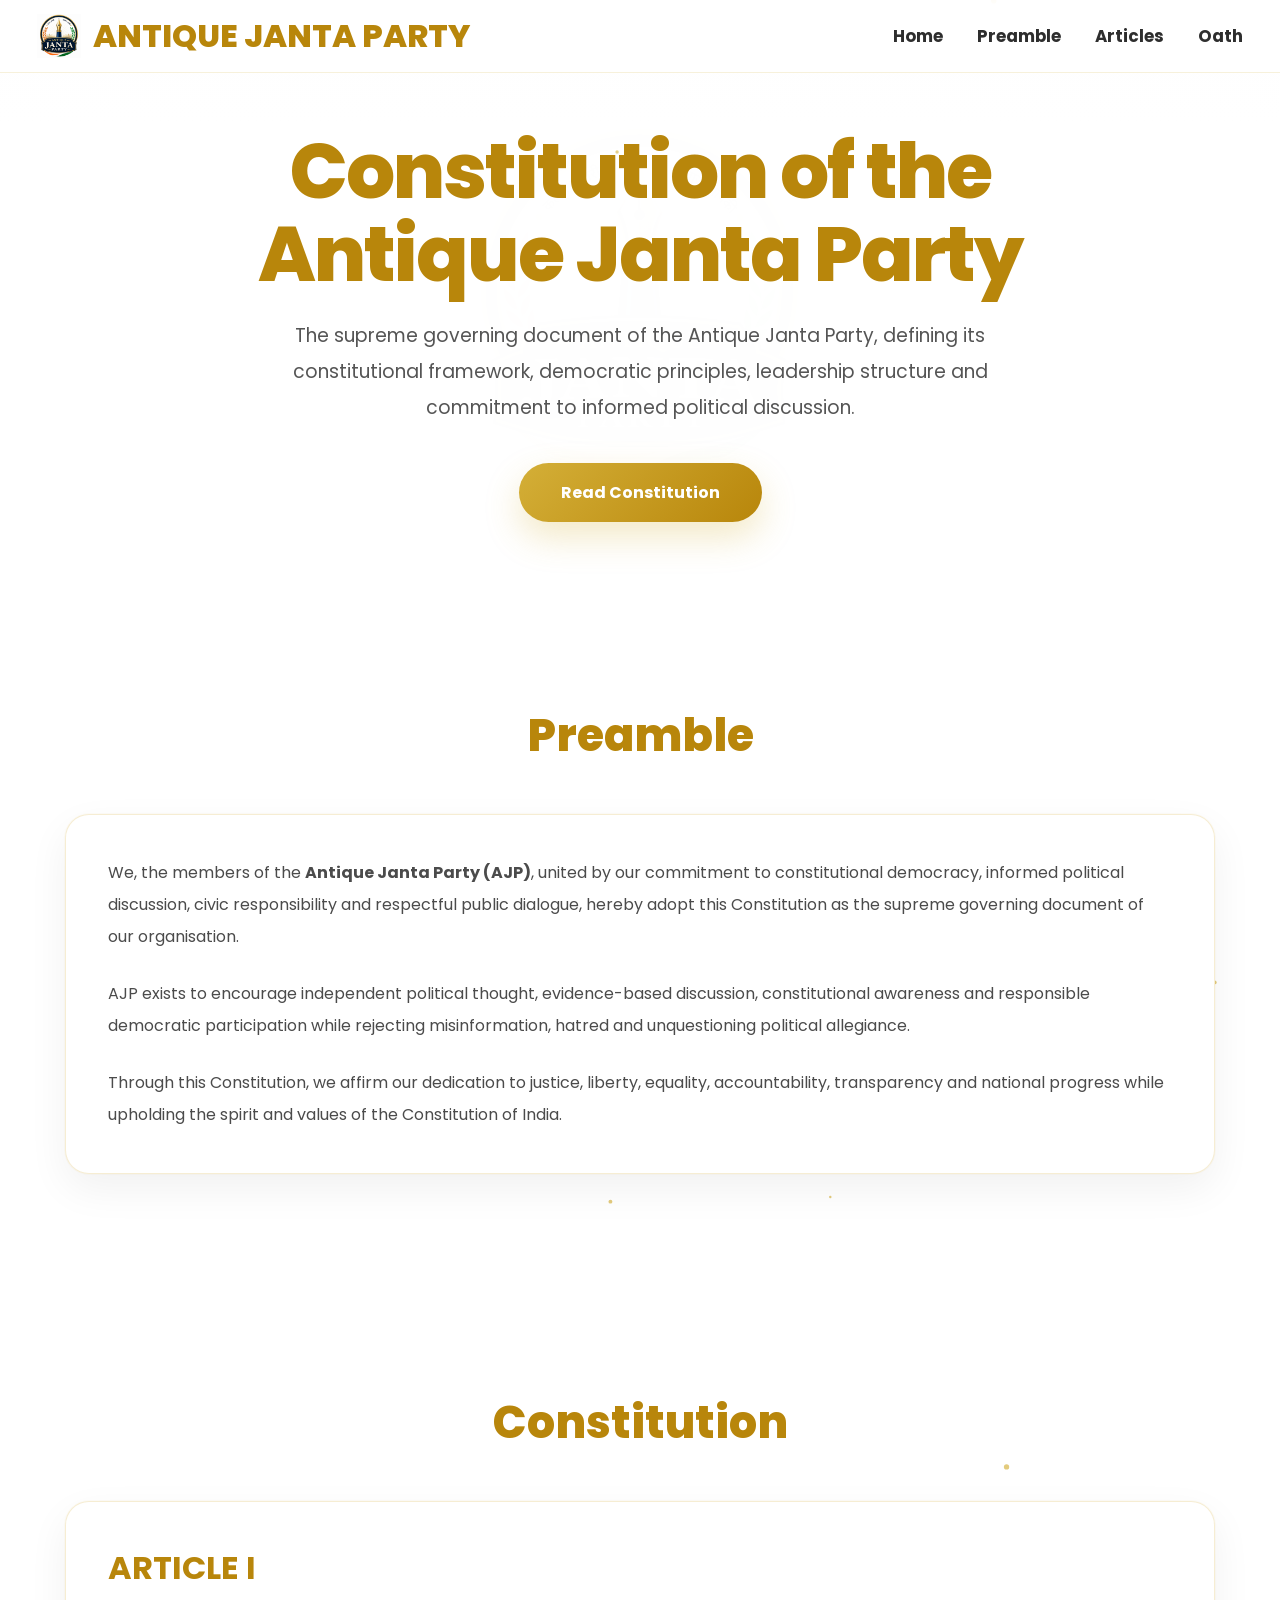
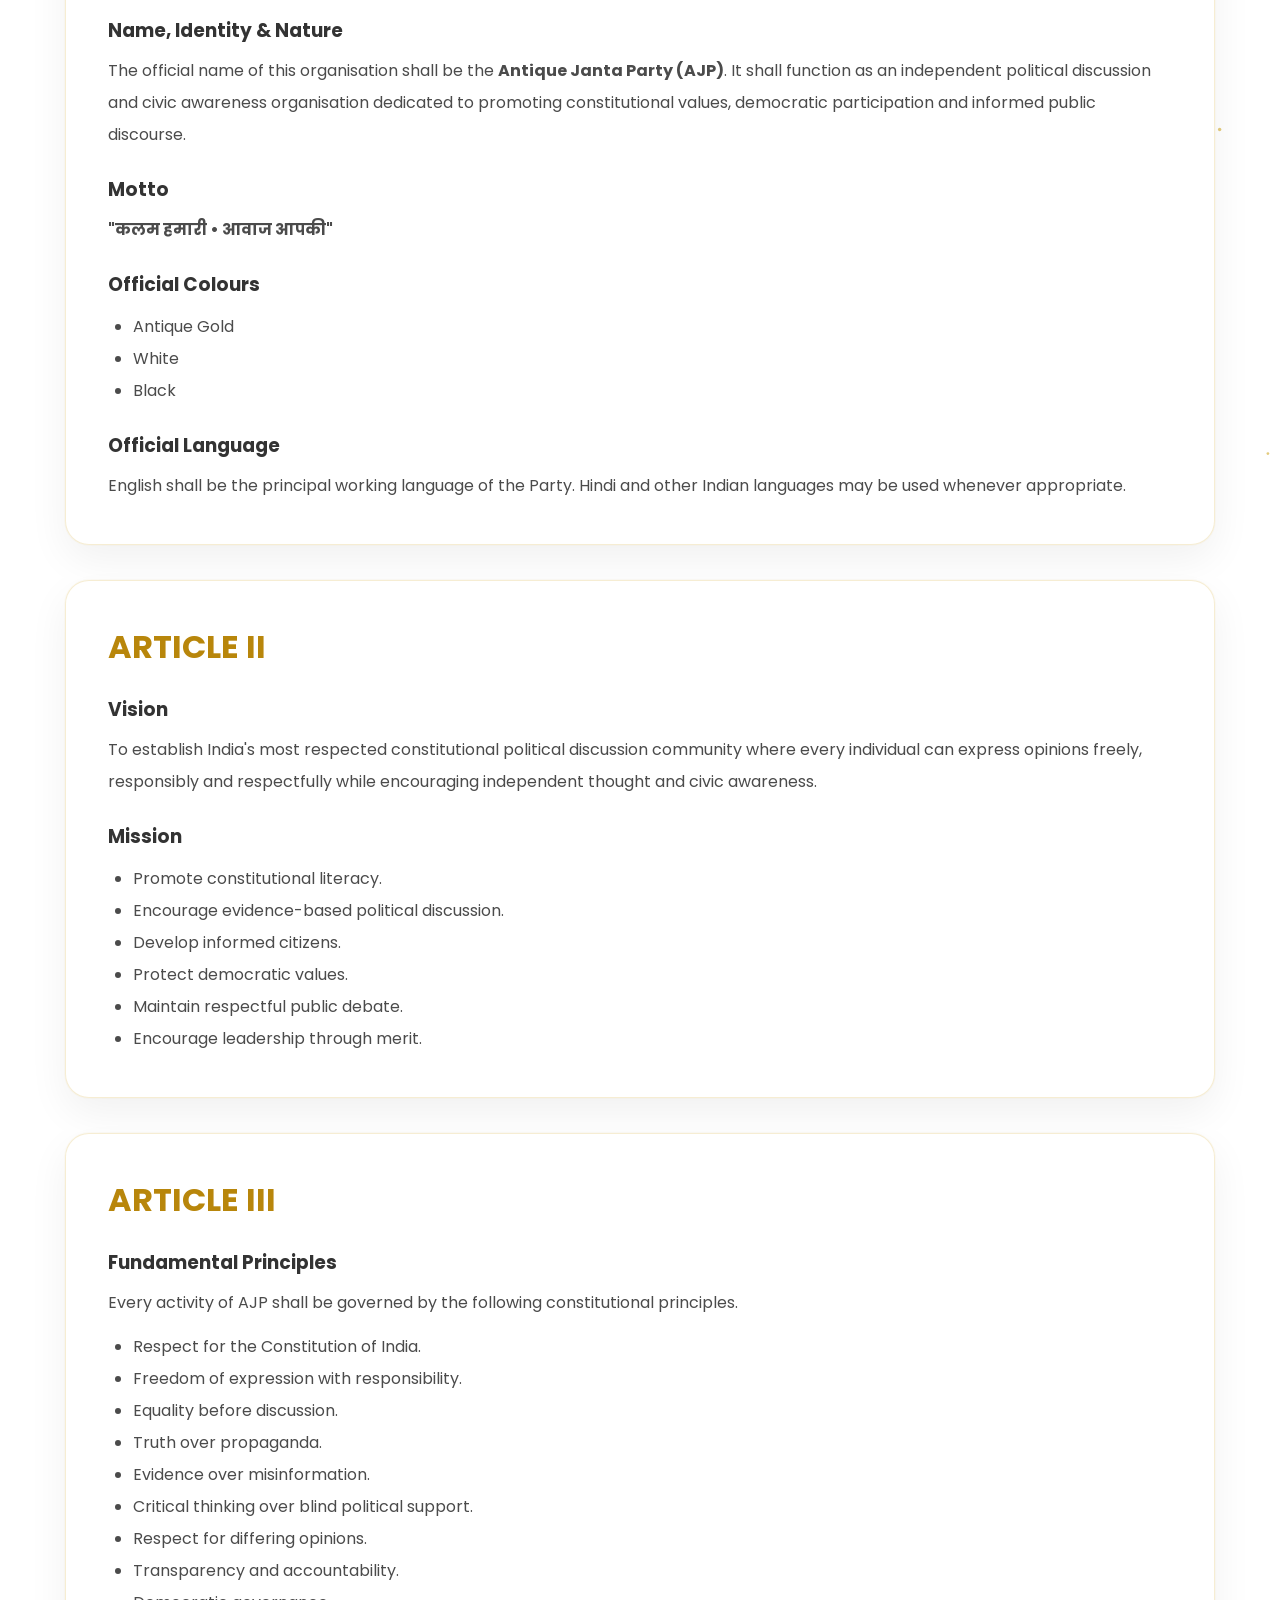
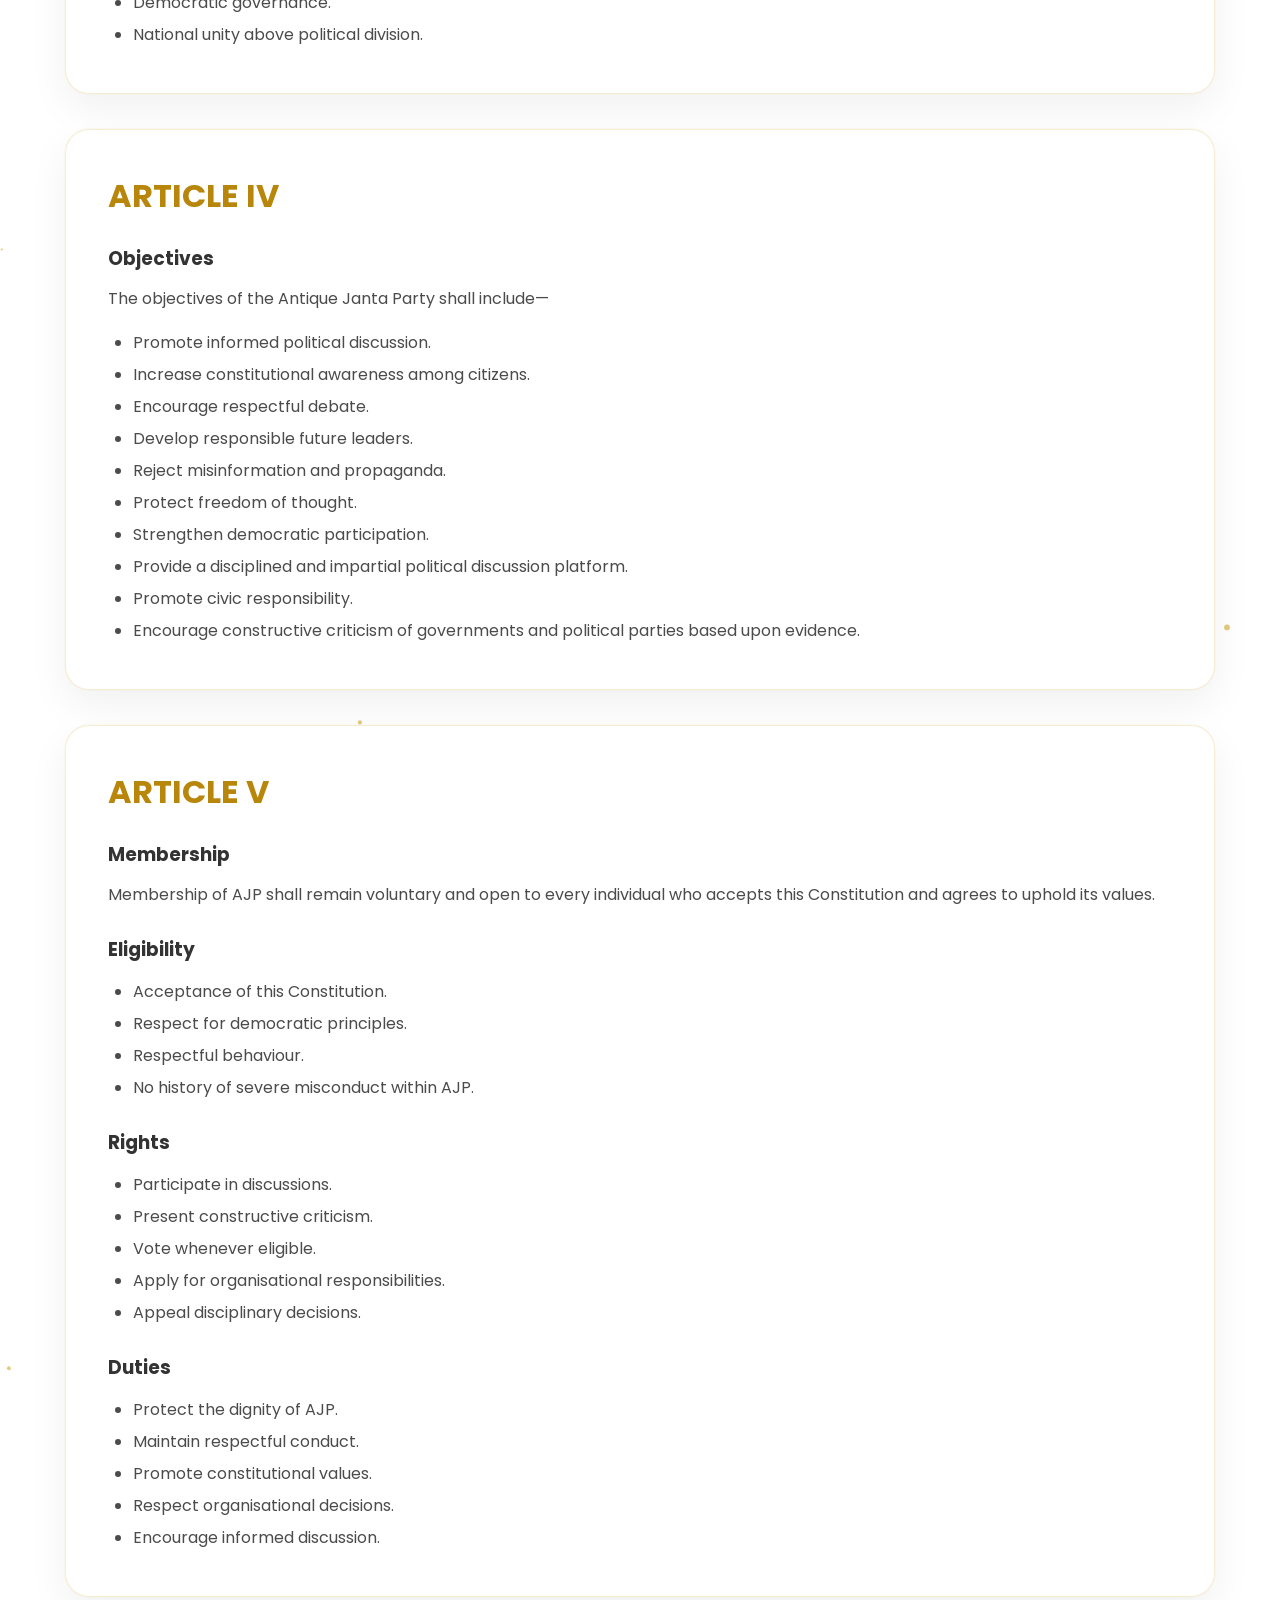
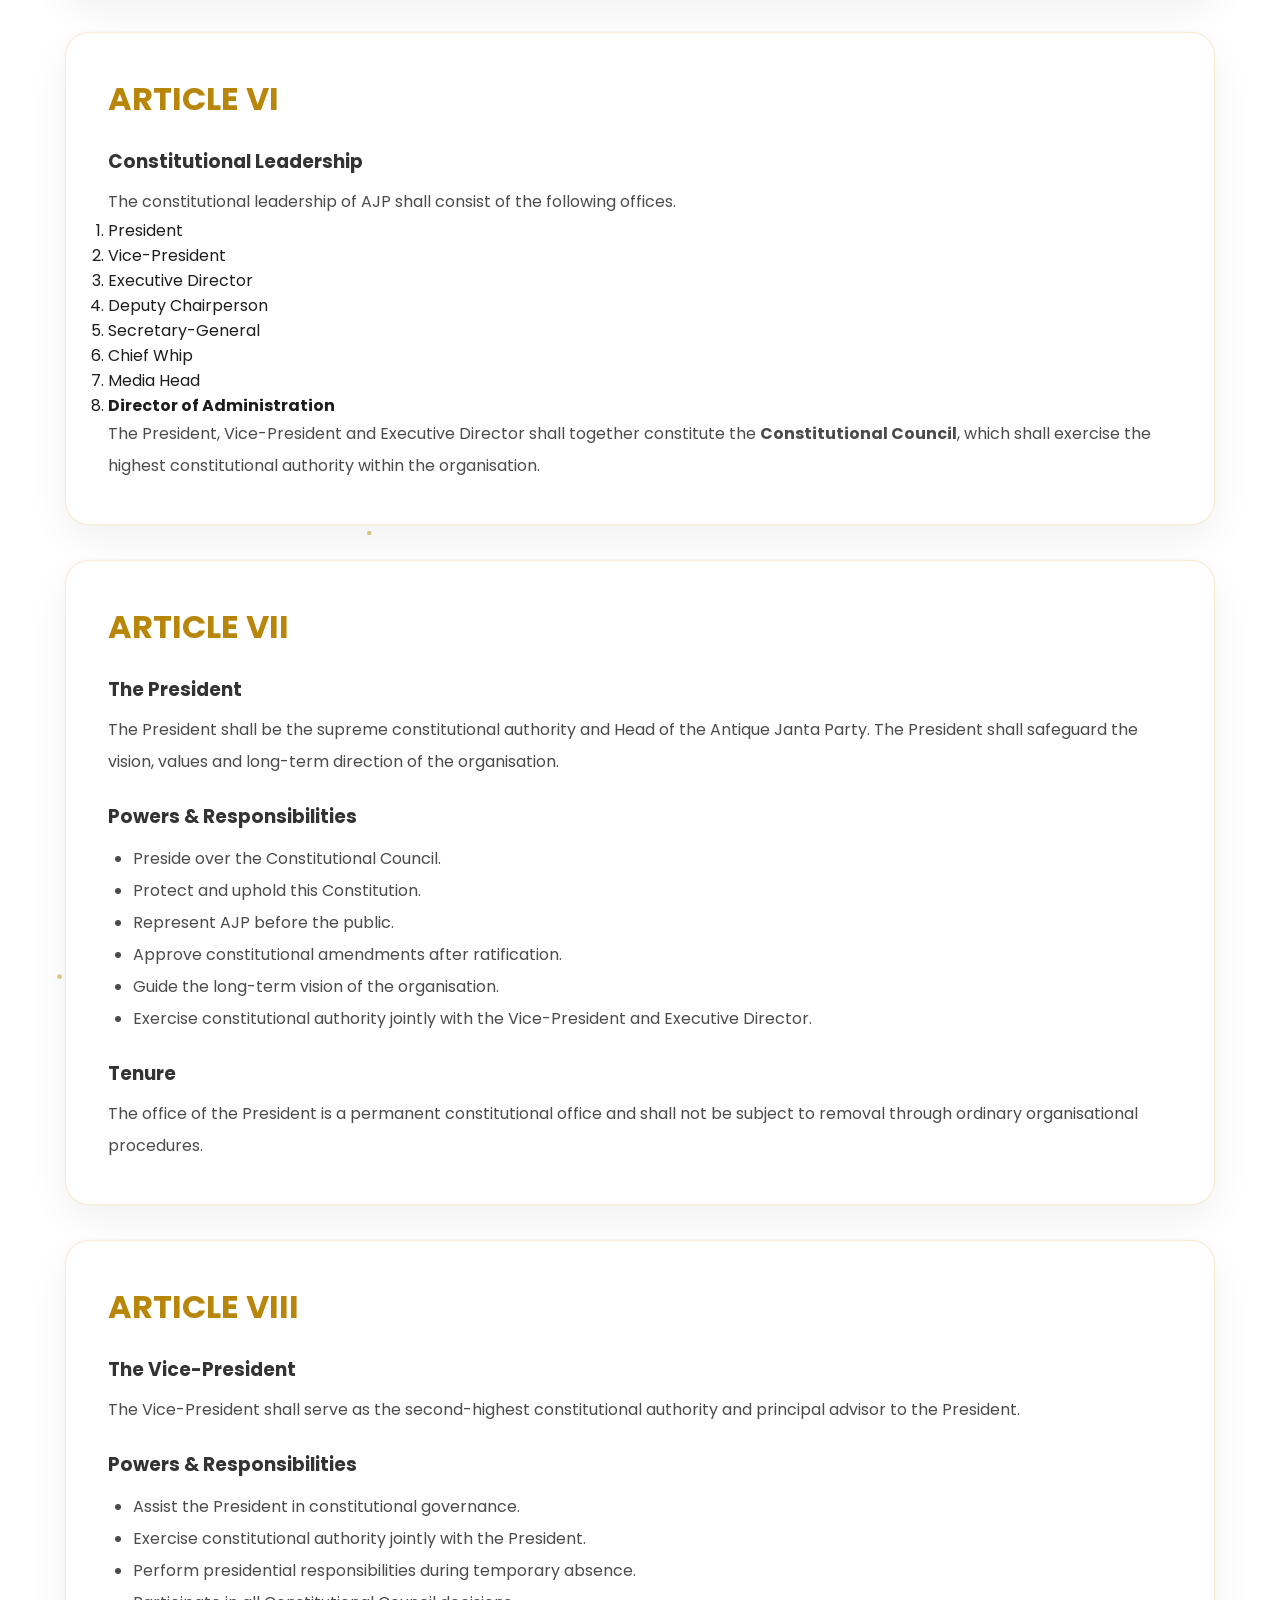
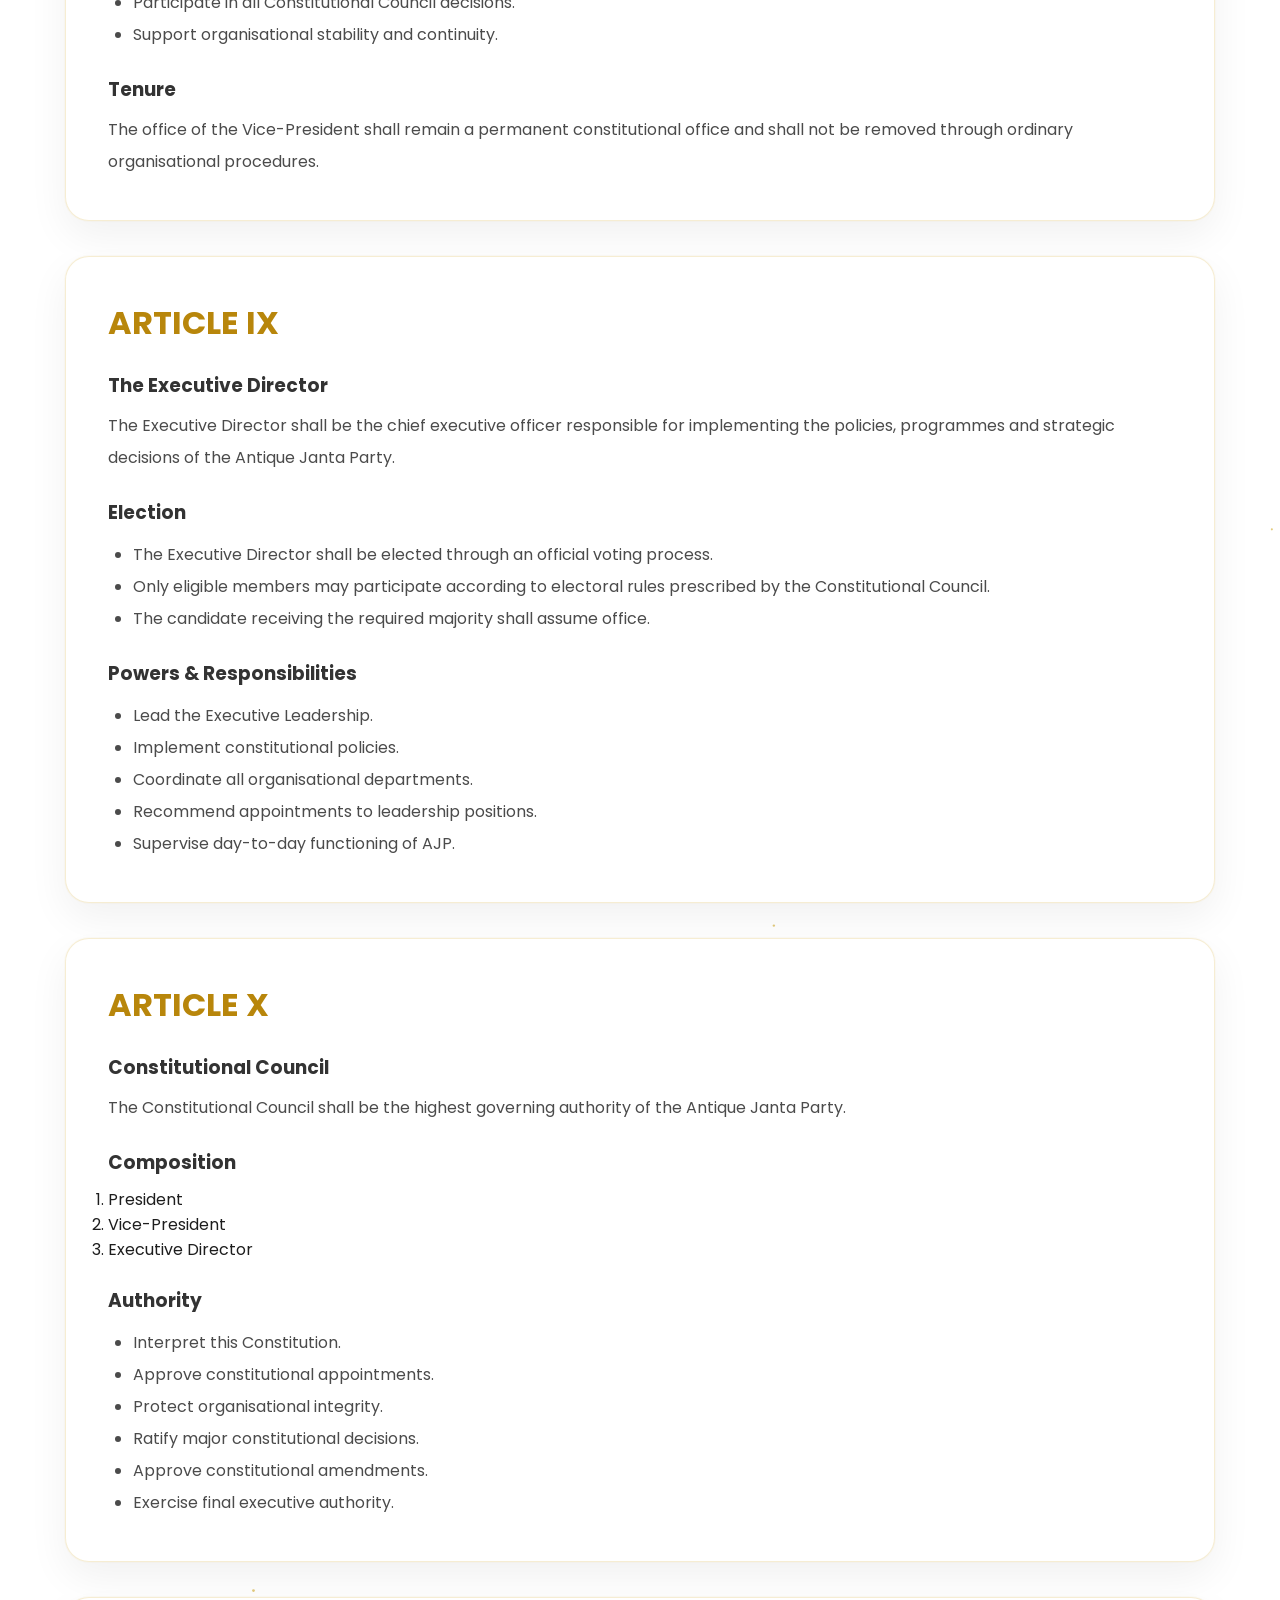
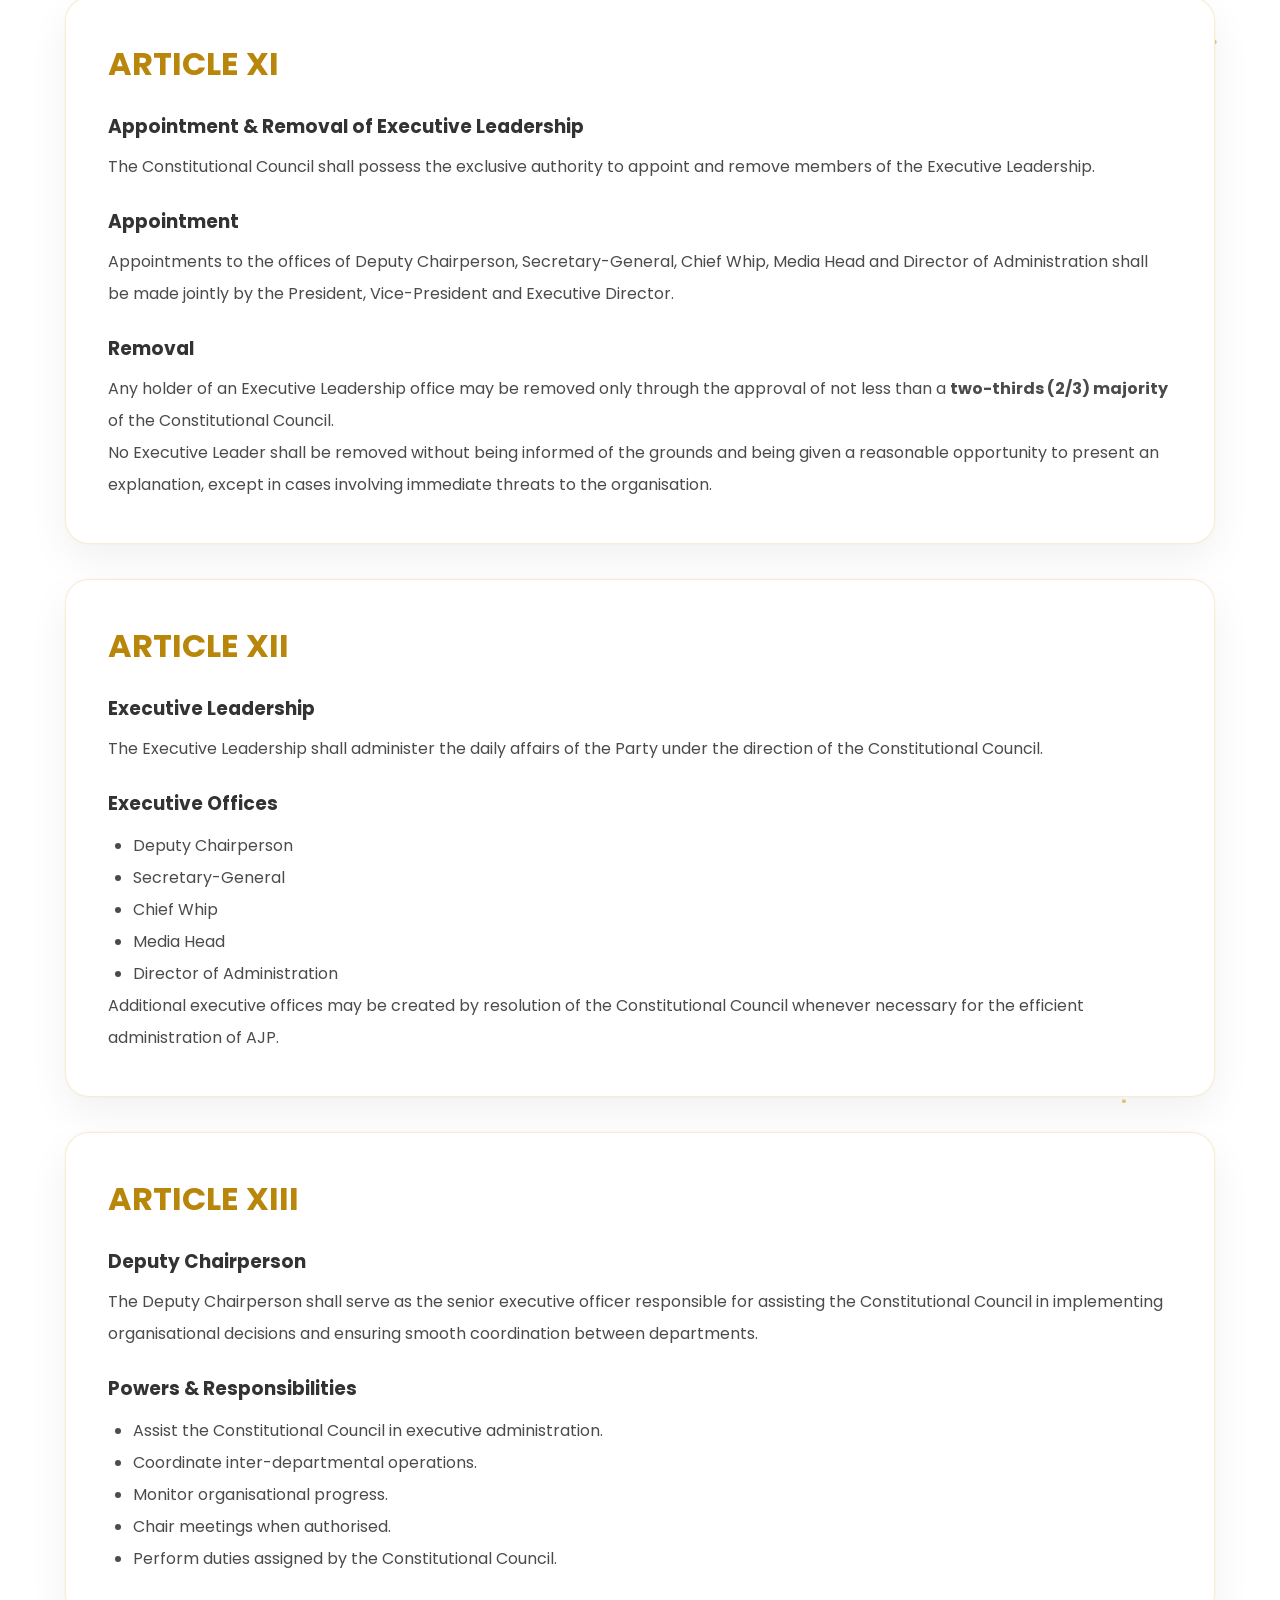
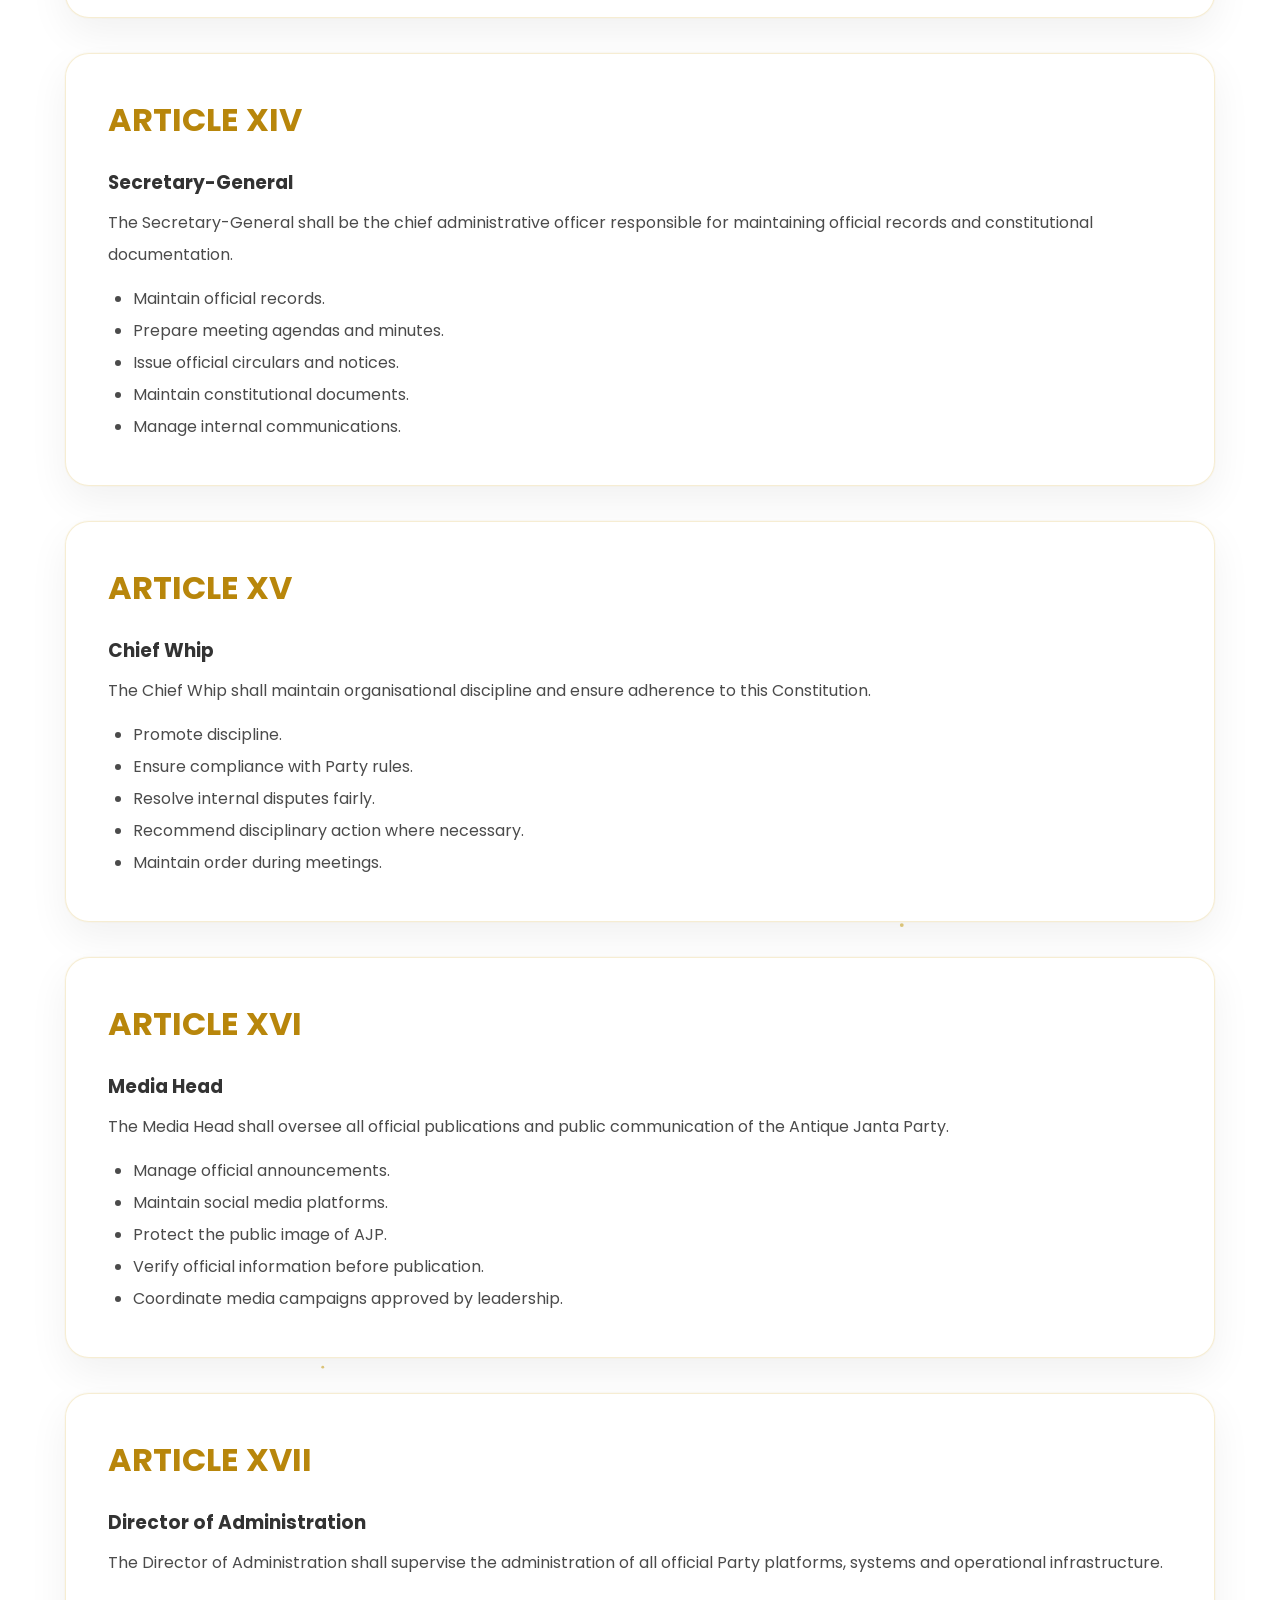
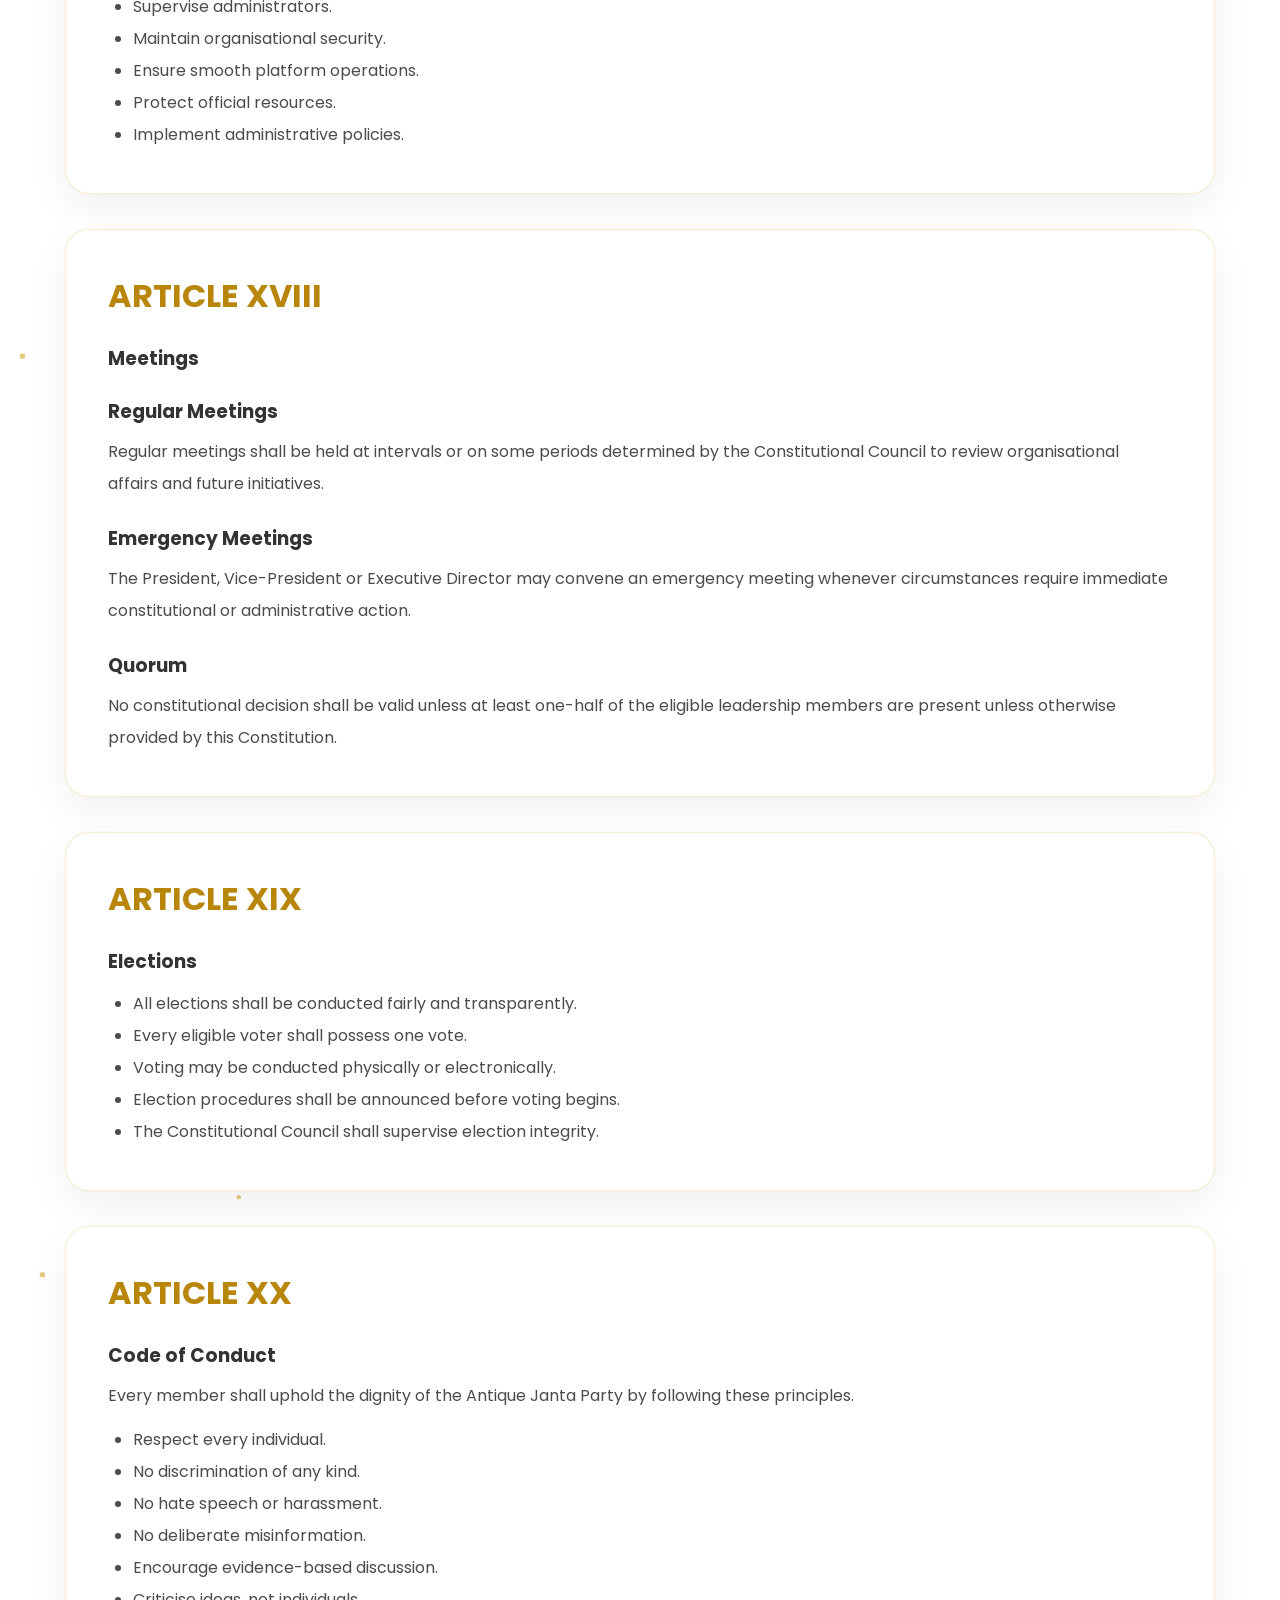
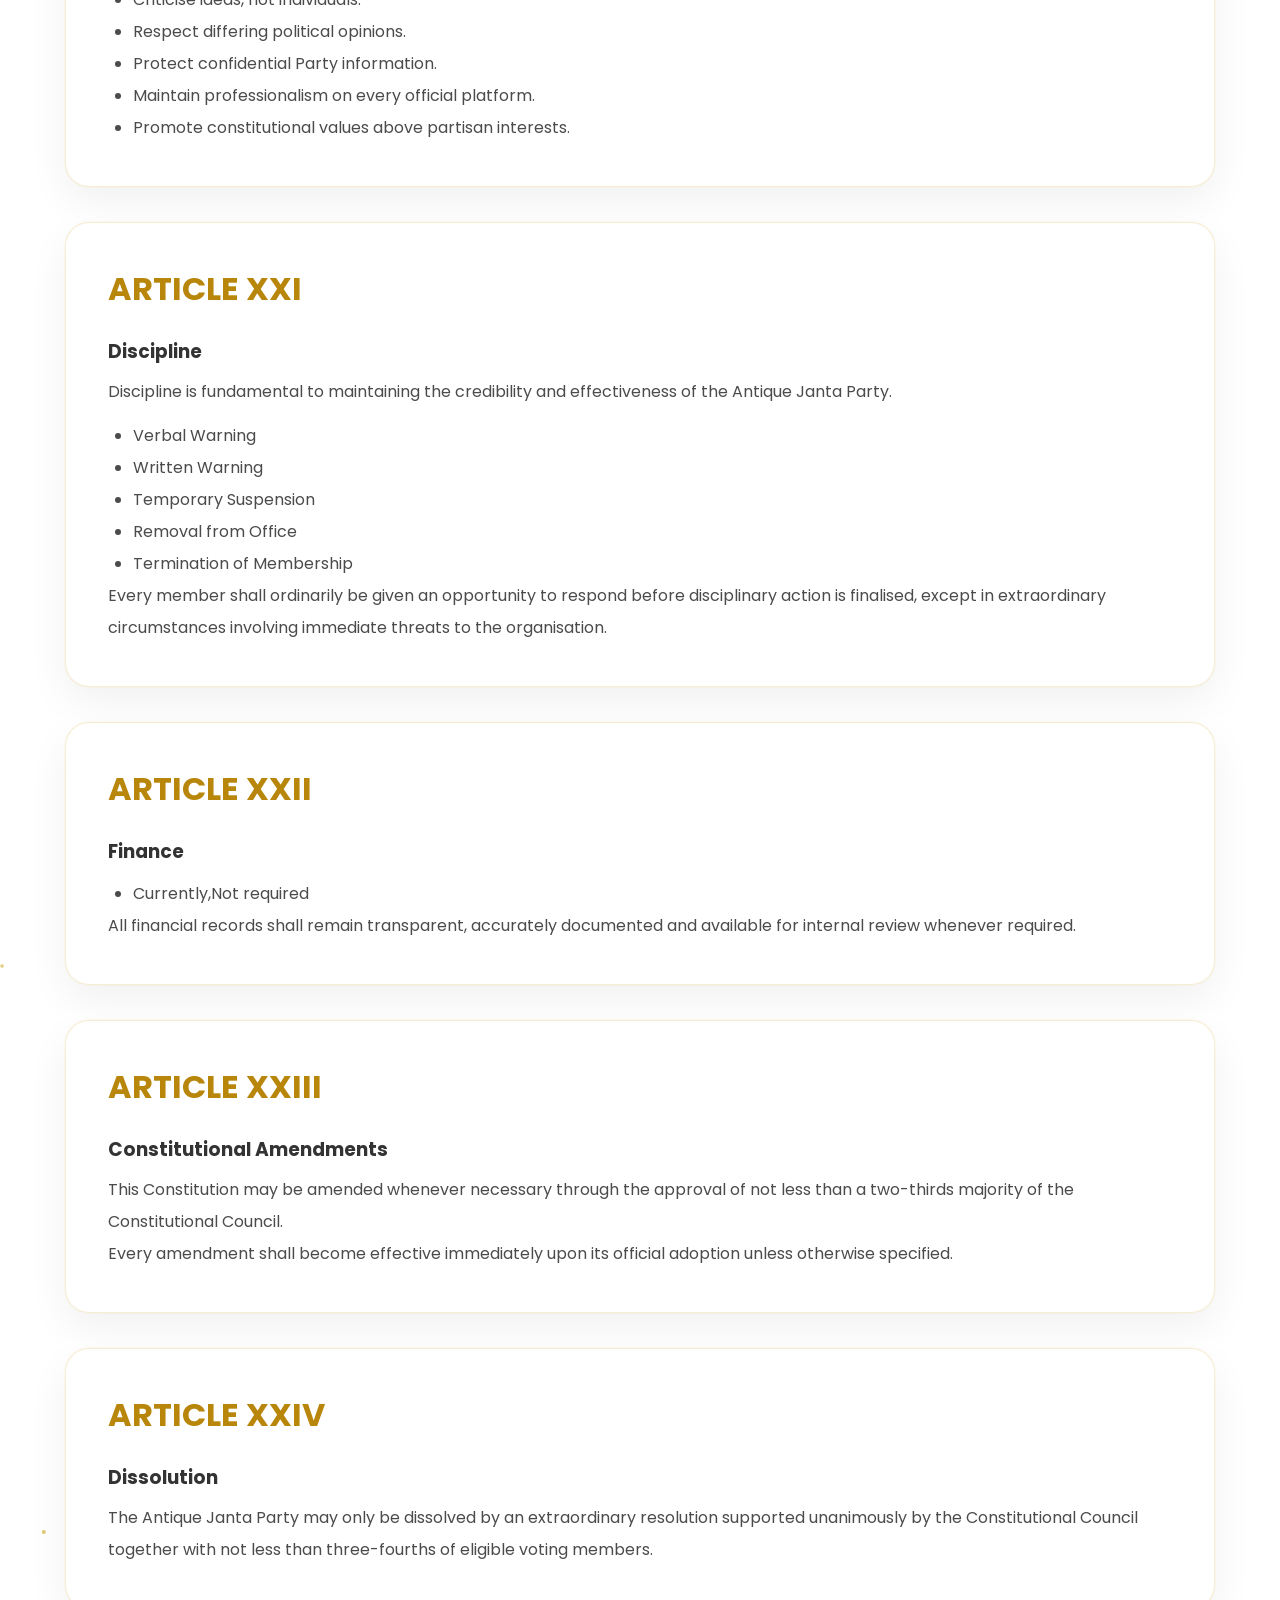
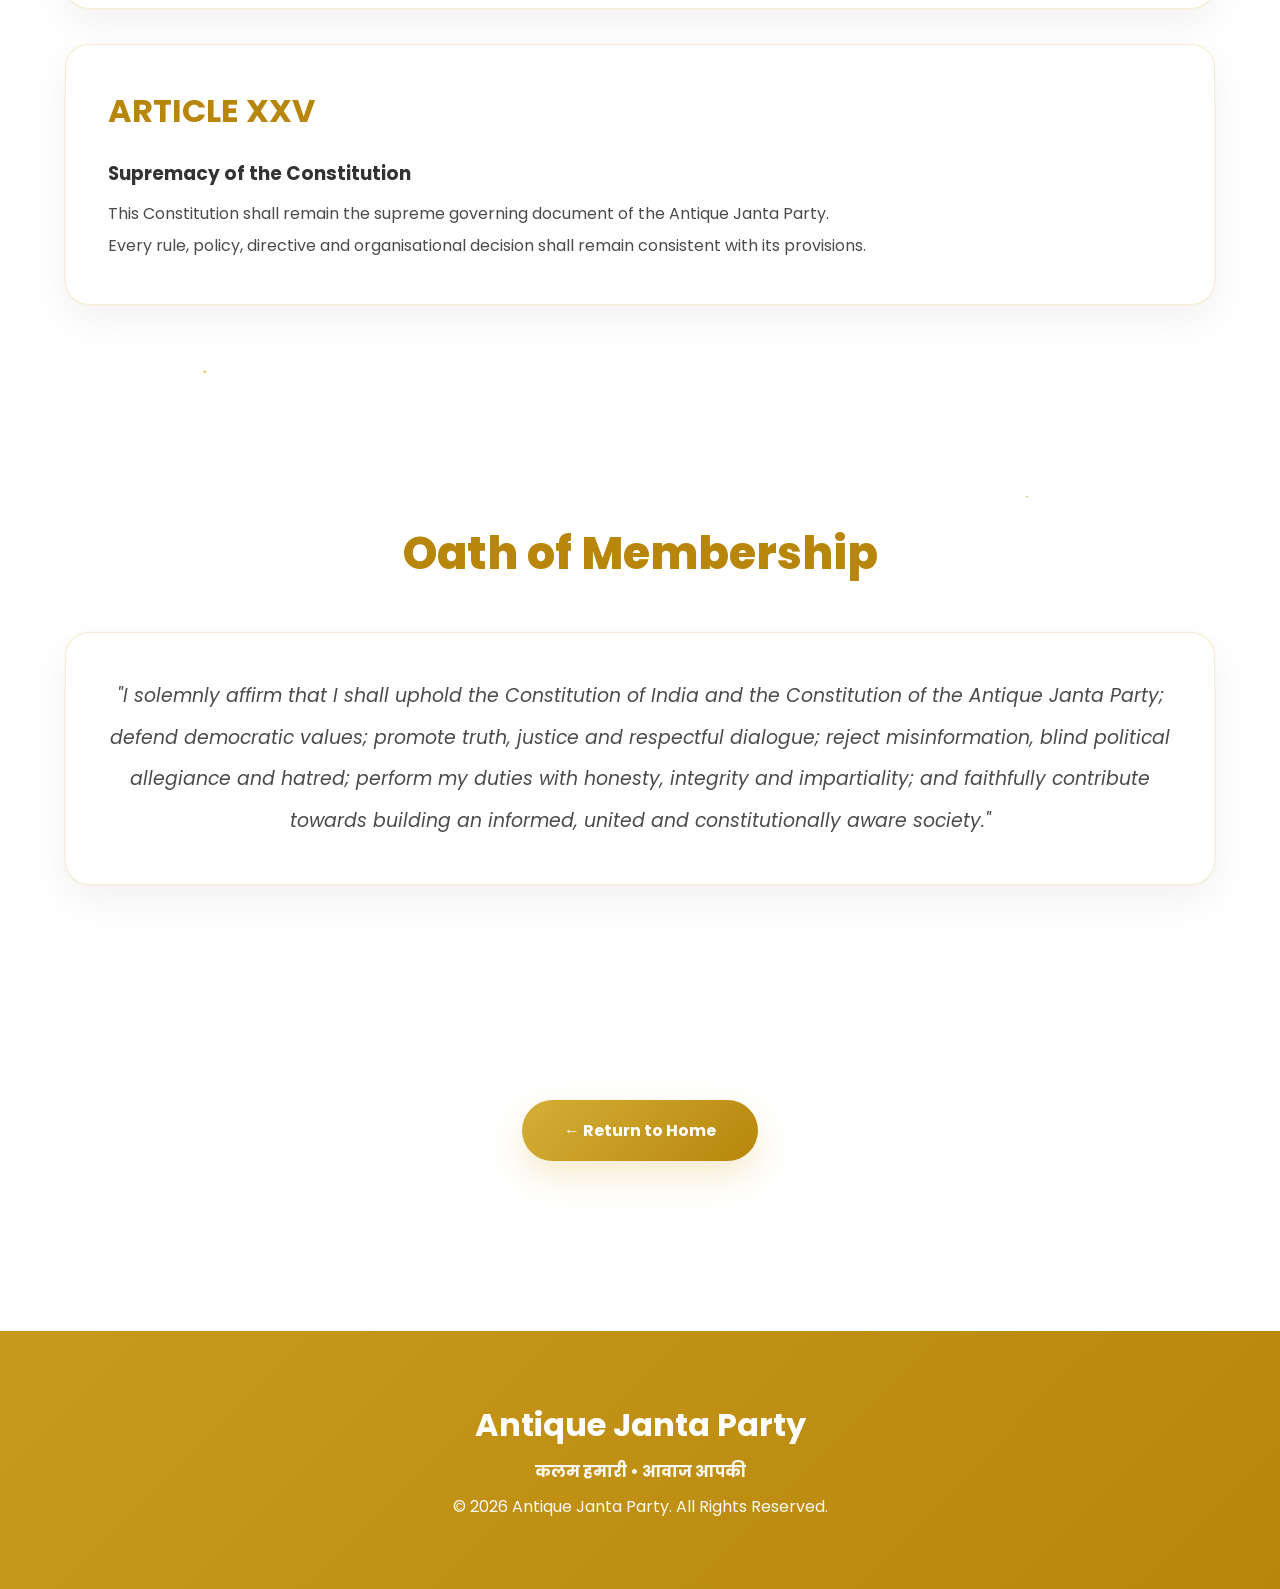
==== commit 31e76250: "Update constitution.html" ====
--- a/constitution.html
+++ b/constitution.html
@@ -1293,7 +1293,7 @@
 
 <p>
 
-Regular meetings shall be held at intervals determined by the Constitutional Council to review organisational affairs and future initiatives.
+Regular meetings shall be held at intervals or on some periods determined by the Constitutional Council to review organisational affairs and future initiatives.
 
 </p>
 
@@ -1425,13 +1425,9 @@
 
 <ul>
 
-<li>Membership Contributions</li>
-
-<li>Voluntary Donations</li>
-
-<li>Fundraising Activities</li>
-
-<li>Other Lawful Sources</li>
+<li>Currently,Not required</li>
+
+
 
 </ul>
 
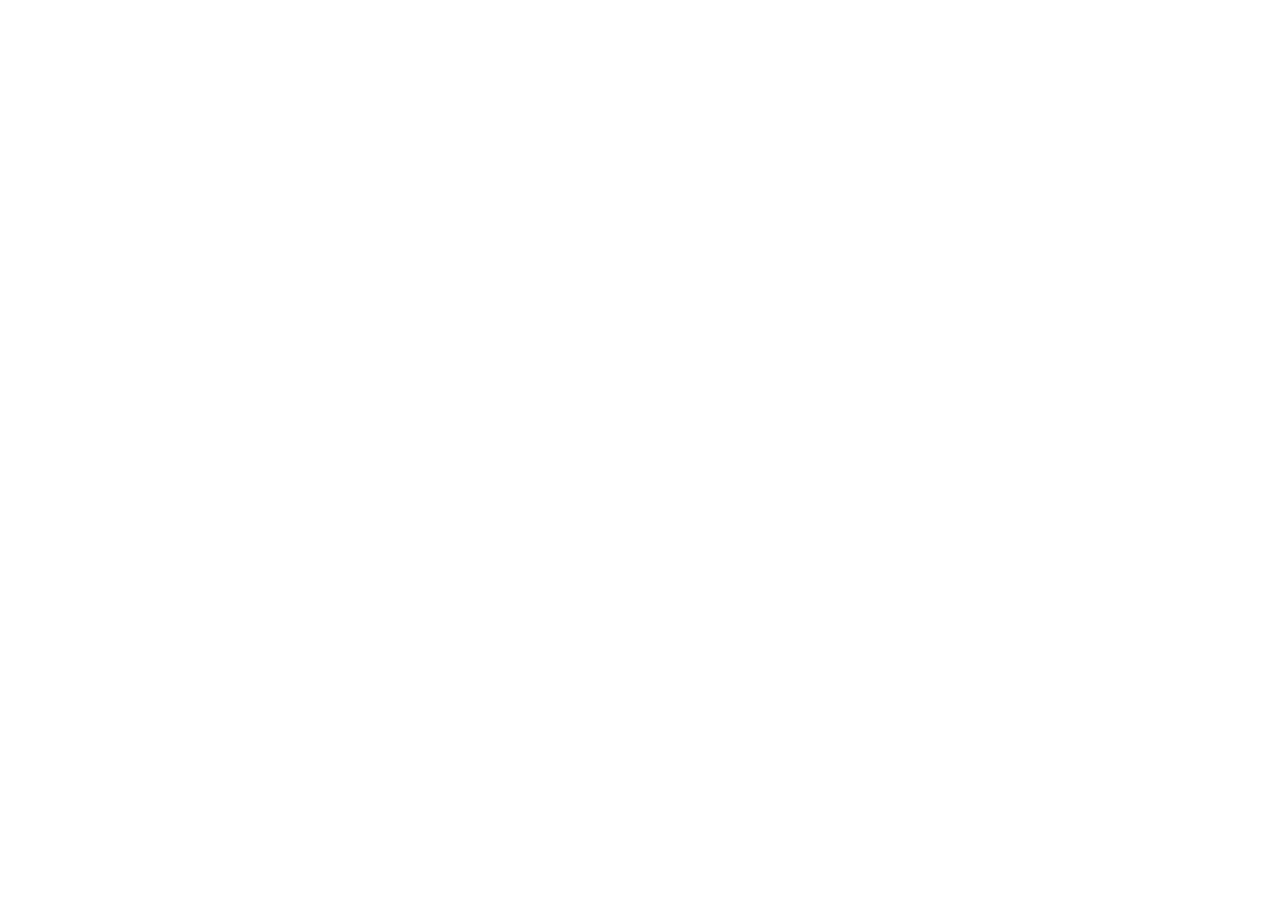
==== commit 476d840c: "Update constitution.html" ====
--- a/constitution.html
+++ b/constitution.html
@@ -107,97 +107,85 @@
 /*======================
 NAVBAR
 ======================*/
-
+  
 header{
-
 position:fixed;
-
 top:0;
-
 left:0;
-
 width:100%;
-
 background:rgba(255,255,255,.88);
-
 backdrop-filter:blur(18px);
-
-border-bottom:1px solid rgba(212,175,55,.18);
-
+border-bottom:1px solid rgba(212,175,55,.20);
+box-shadow:0 8px 30px rgba(0,0,0,.04);
 z-index:9999;
-
 }
 
 nav{
-
 max-width:1250px;
-
 height:72px;
-
 margin:auto;
-
 padding:0 22px;
-
 display:flex;
-
 justify-content:space-between;
-
 align-items:center;
-
 }
 
 .logo{
-
 display:flex;
-
 align-items:center;
-
-gap:12px;
-
+gap:14px;
 font-size:2rem;
-
 font-weight:800;
-
 color:var(--gold-dark);
-
+letter-spacing:-.5px;
+user-select:none;
 }
 
 .logo img{
-
-width:44px;
-
-height:44px;
-
+width:46px;
+height:46px;
+object-fit:contain;
 }
 
 nav ul{
-
 display:flex;
-
+align-items:center;
 list-style:none;
-
 gap:34px;
-
+}
+
+nav ul li{
+list-style:none;
 }
 
 nav ul li a{
-
+position:relative;
 text-decoration:none;
-
 font-weight:700;
-
 font-size:1.05rem;
-
 color:#2e2e2e;
-
 transition:.3s;
-
+padding:5px 0;
+}
+
+nav ul li a::after{
+content:"";
+position:absolute;
+left:0;
+bottom:-5px;
+width:0%;
+height:3px;
+border-radius:50px;
+background:linear-gradient(90deg,var(--gold),var(--gold-dark));
+transition:.35s;
 }
 
 nav ul li a:hover{
-
 color:var(--gold-dark);
-
+}
+
+nav ul li a:hover::after{
+width:100%;
 }
 
 /*======================
@@ -463,66 +451,48 @@
 /*======================
 RESPONSIVE
 ======================*/
-
 @media(max-width:900px){
 
+nav{
+height:auto;
+padding:18px;
+flex-direction:column;
+gap:18px;
+}
+
+.logo{
+font-size:1.5rem;
+}
+
+.logo img{
+width:40px;
+height:40px;
+}
+
+nav ul{
+flex-wrap:wrap;
+justify-content:center;
+gap:18px;
+}
+
 .hero h1{
-
 font-size:3rem;
-
 }
 
 .hero::before{
-
 background:
-
 linear-gradient(rgba(255,255,255,.94),rgba(255,255,255,.95)),
-
 url("logo.png") center/240px no-repeat;
-
-}
-
-nav{
-
-flex-direction:column;
-
-height:auto;
-
-padding:18px;
-
-gap:15px;
-
-}
-
-nav ul{
-
-flex-wrap:wrap;
-
-justify-content:center;
-
-gap:18px;
-
-}
-
-}
-
-</style>
-
-</head>
-
-<body>
-
-<div id="progress"></div>
-
-<canvas id="particles"></canvas>
-
+}
+
+}
 <header>
 
 <nav>
 
 <div class="logo">
 
-<img src="logo.png" alt="Logo">
+<img src="logo.png" alt="Antique Janta Party Logo">
 
 <span>ANTIQUE JANTA PARTY</span>
 
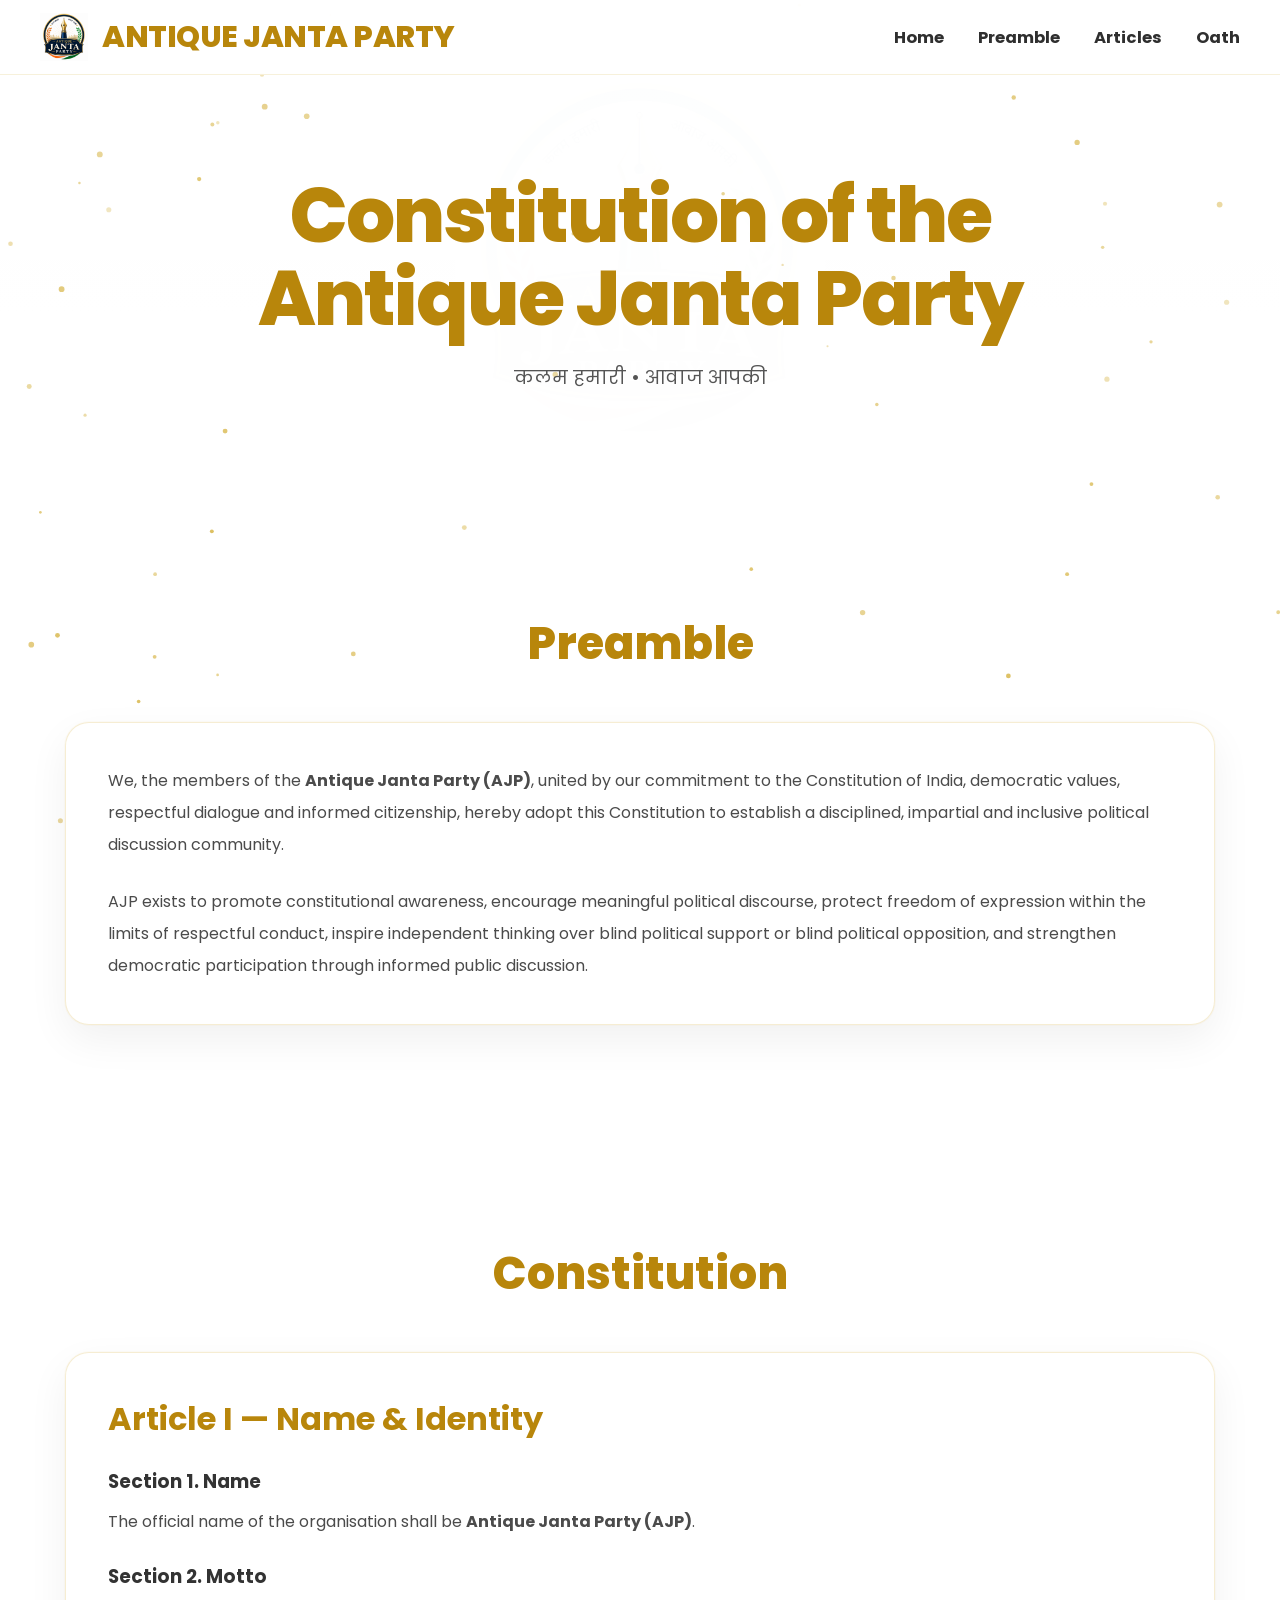
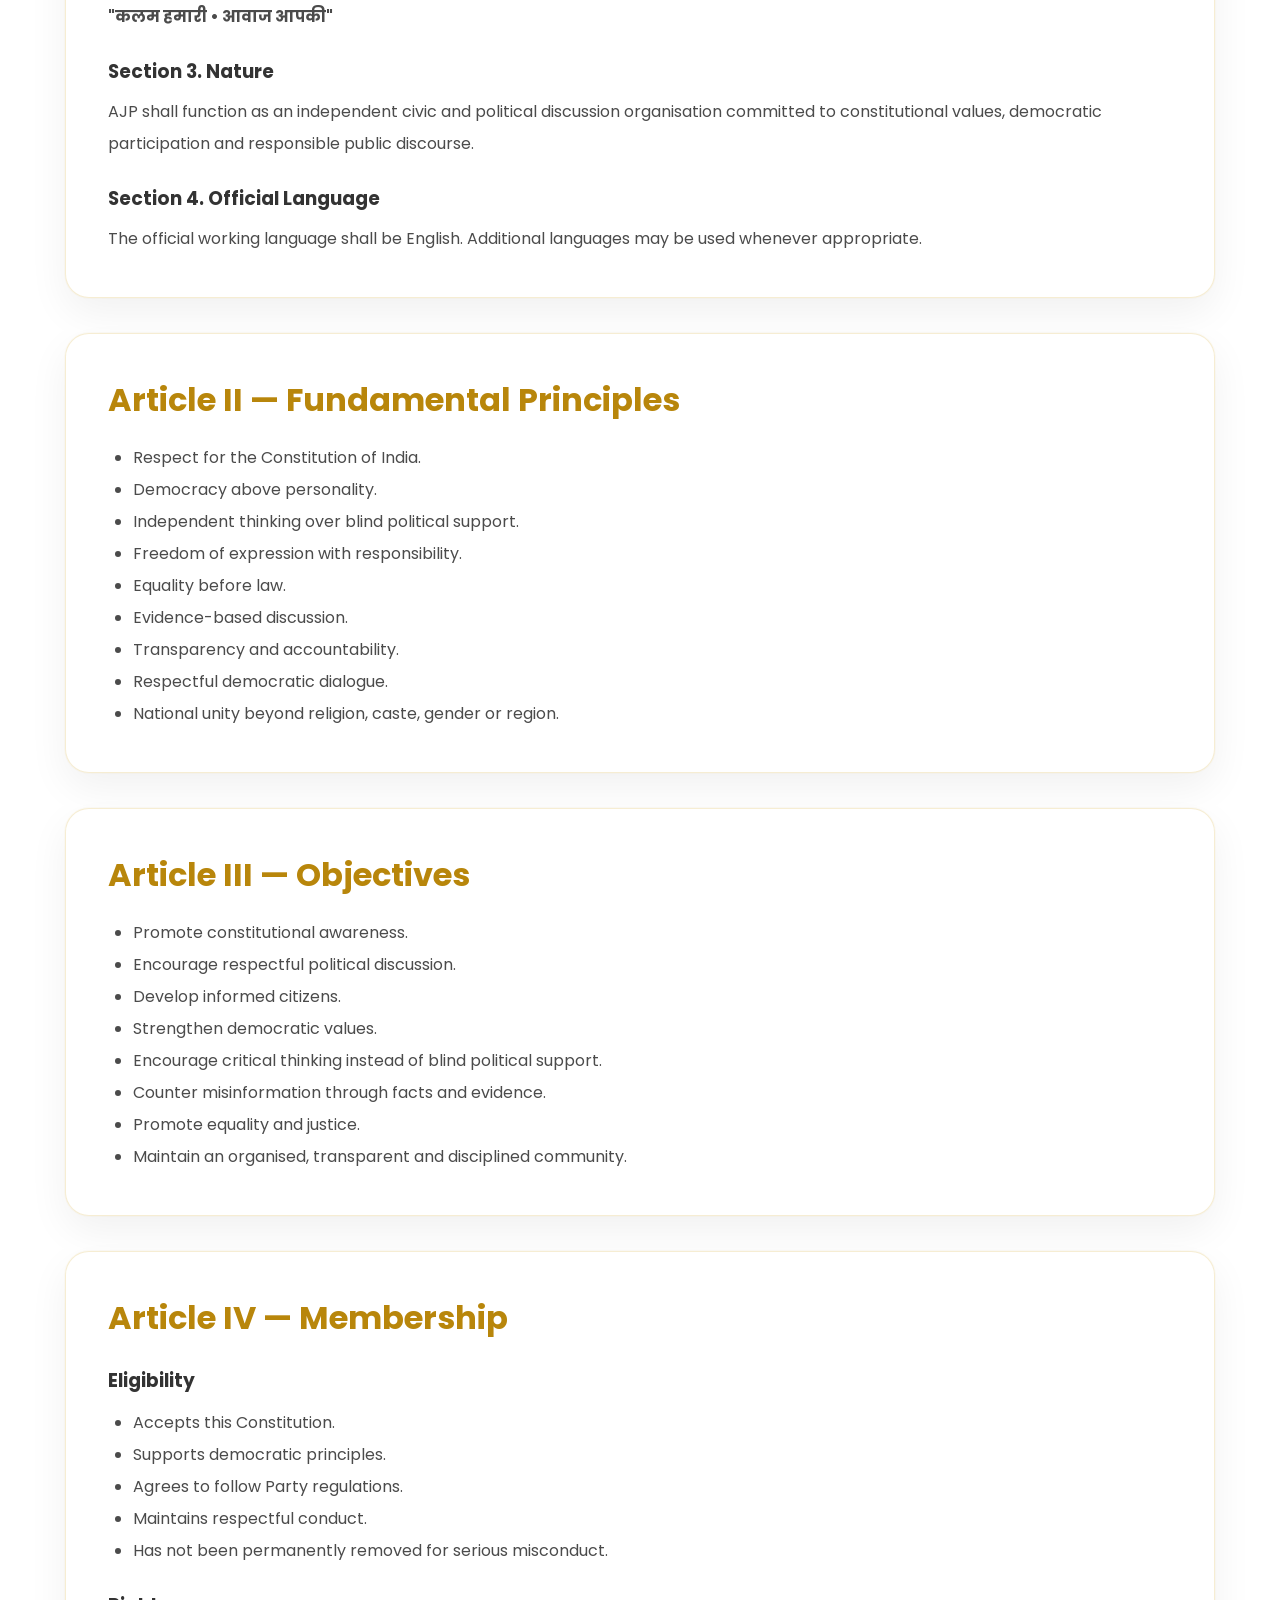
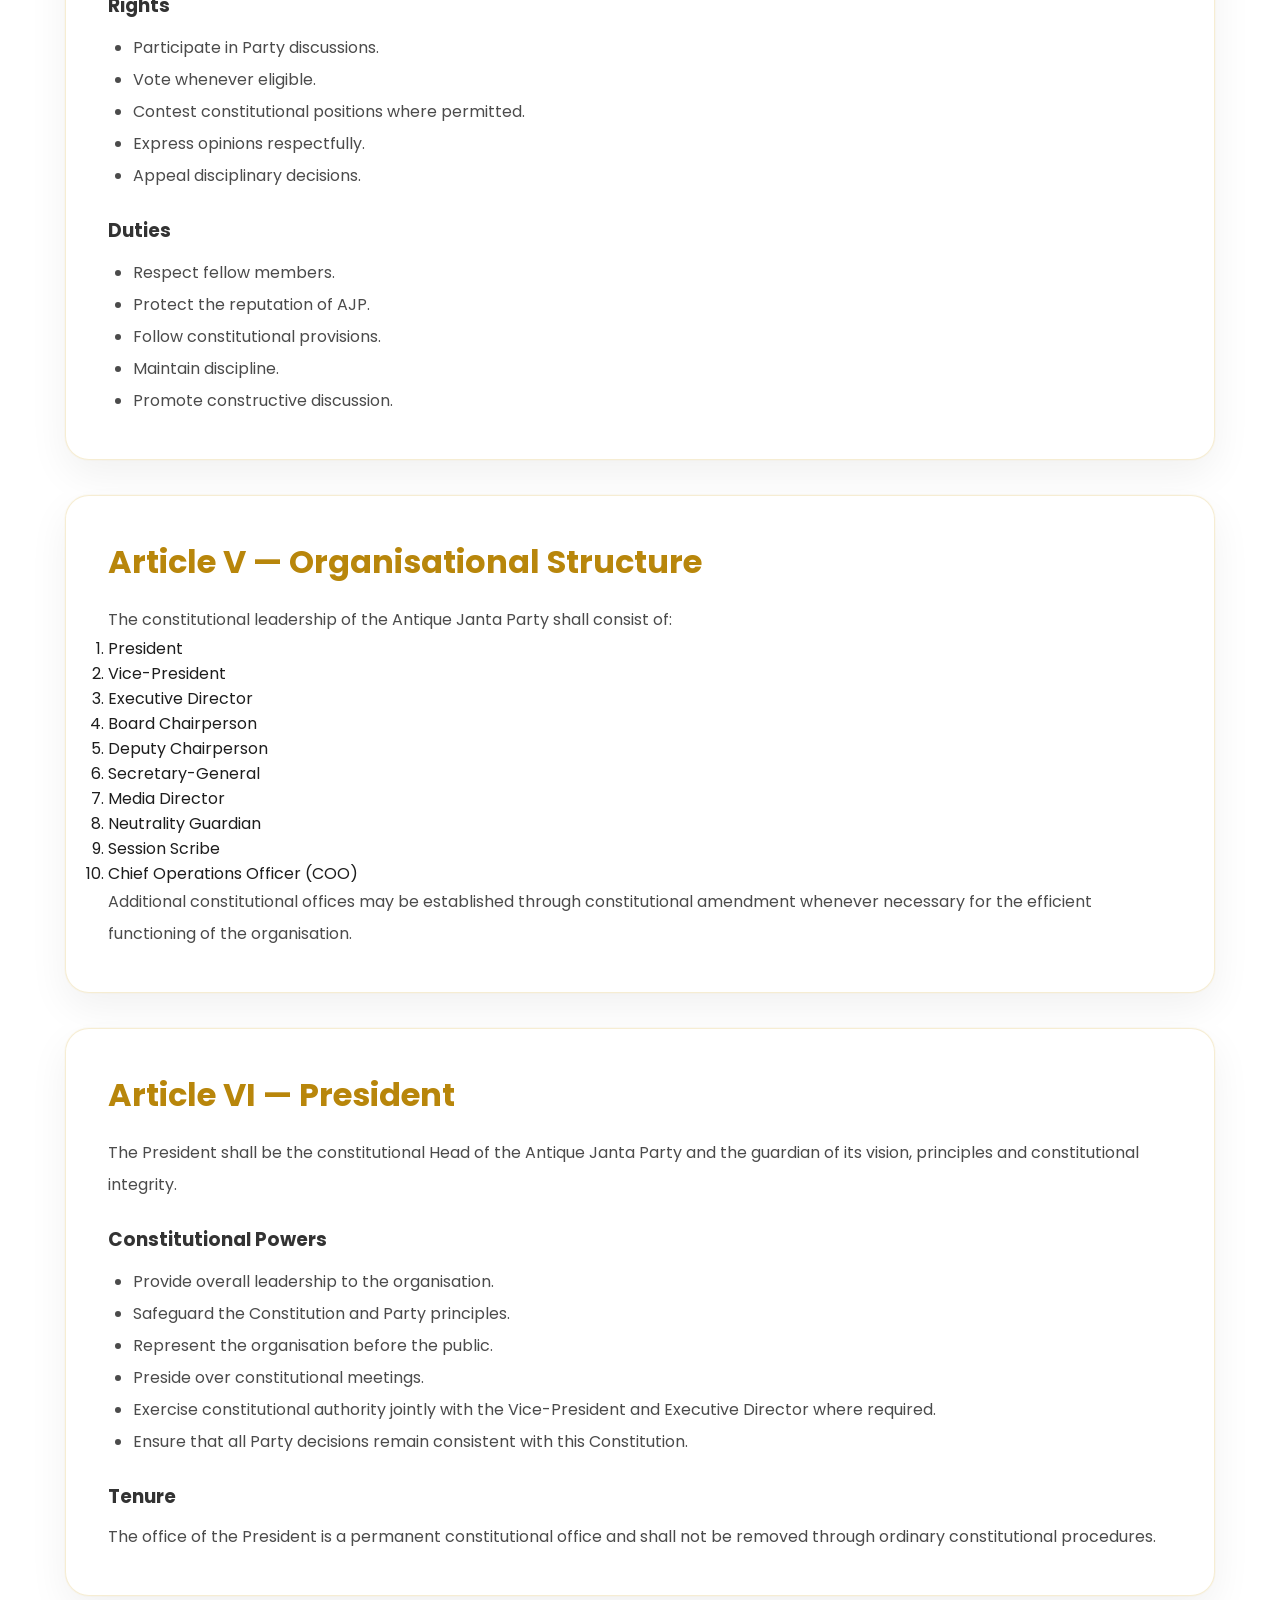
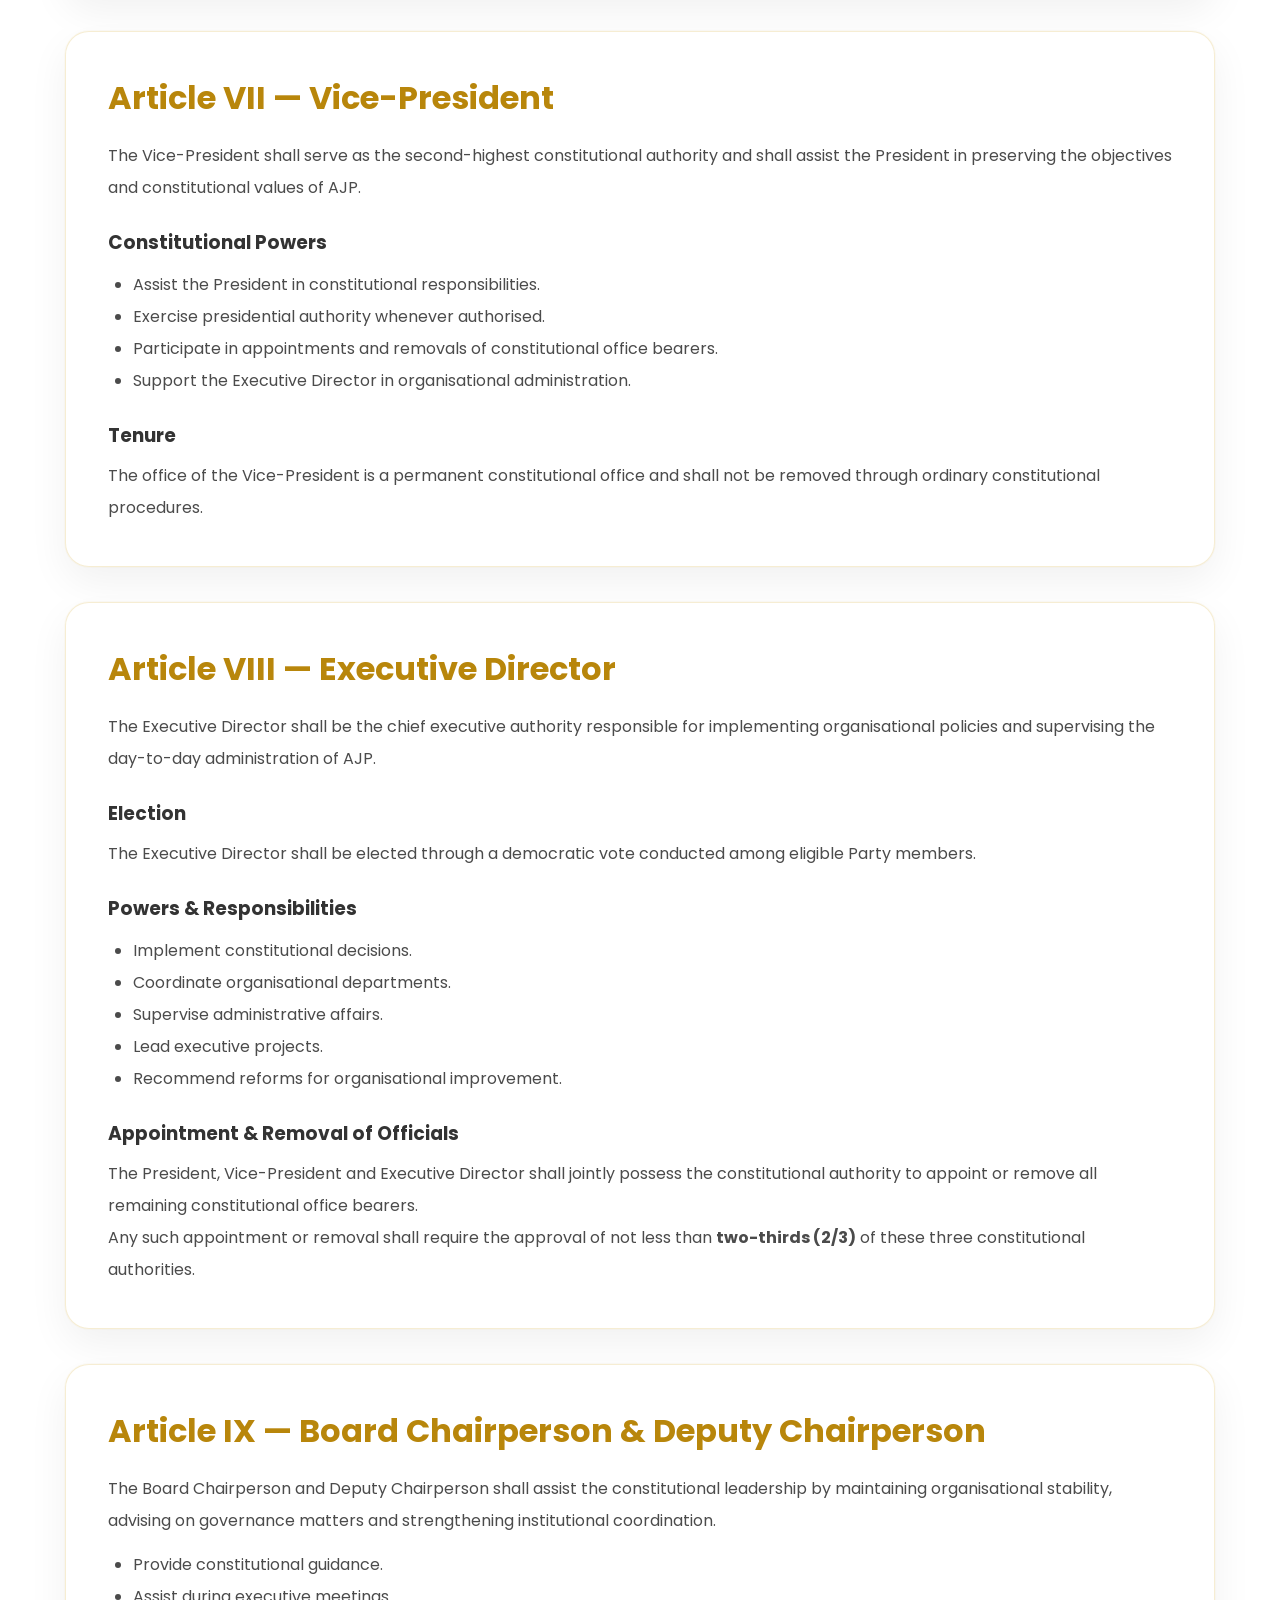
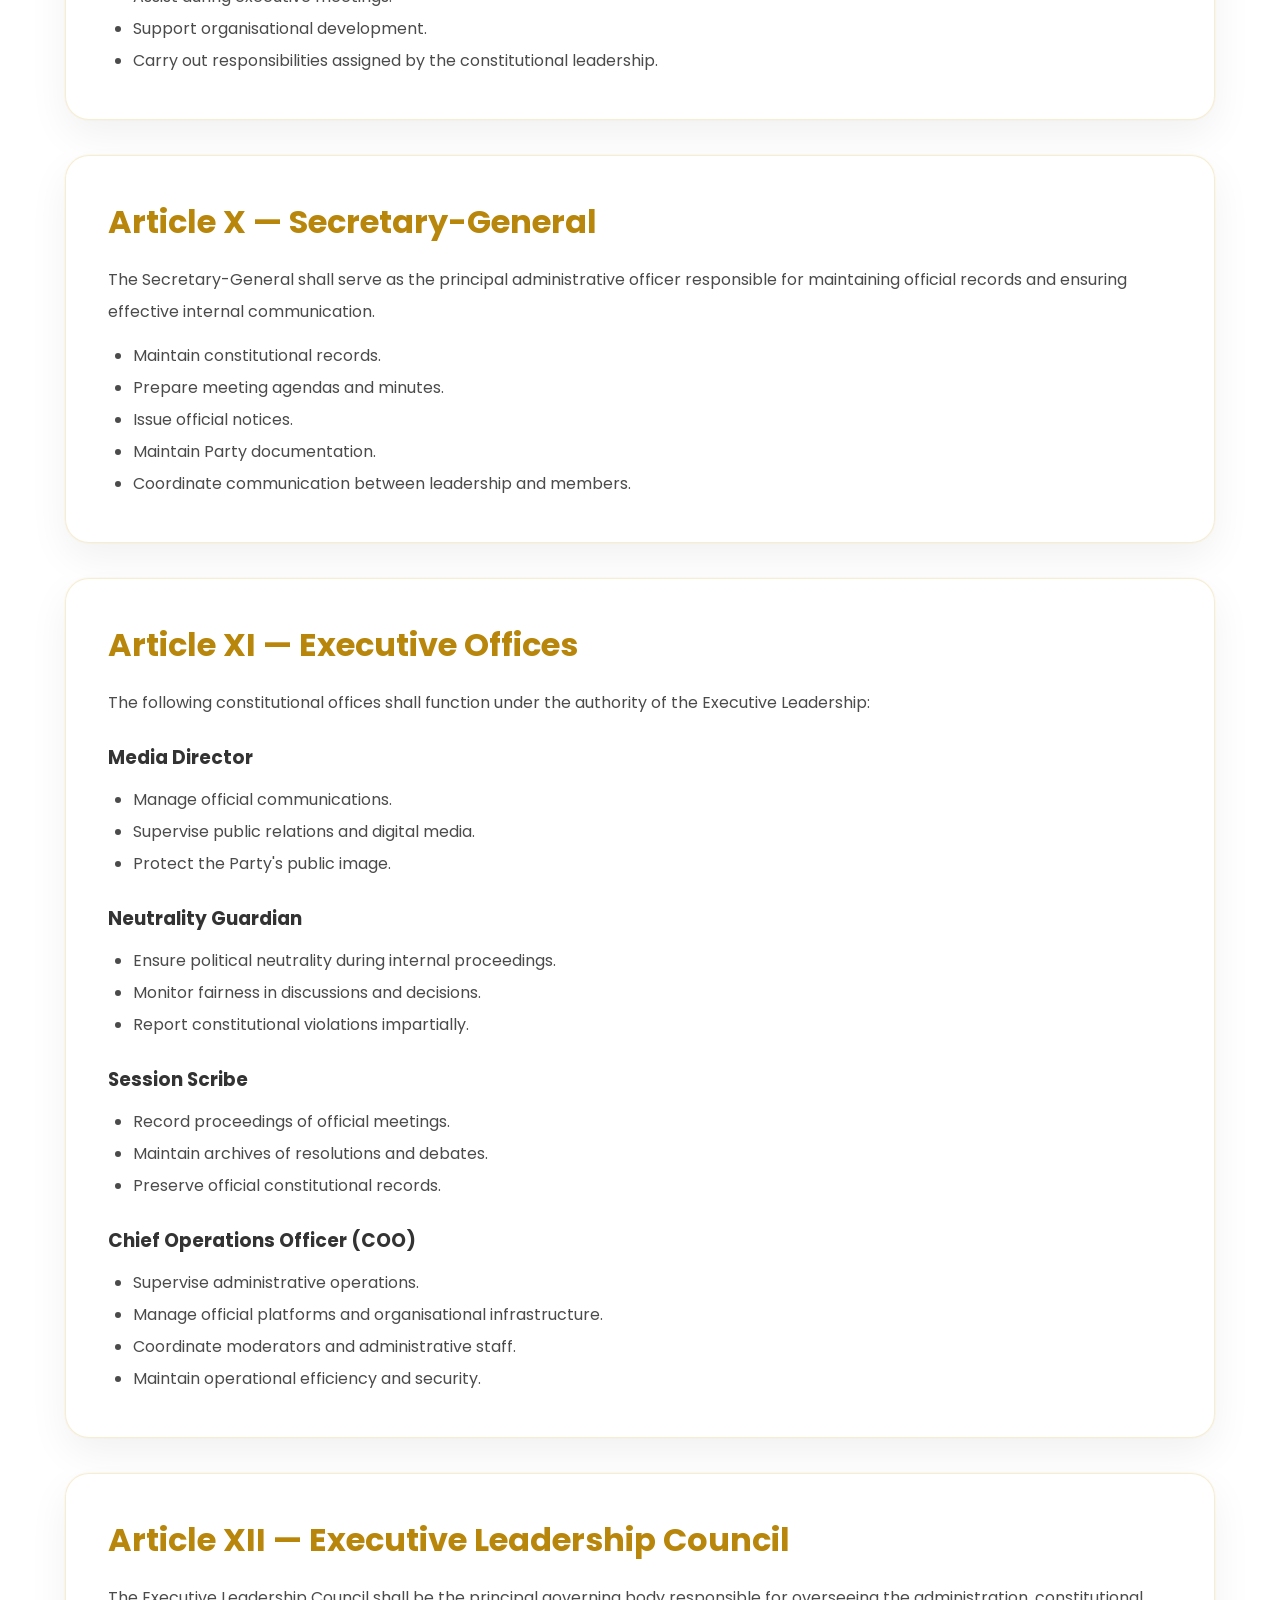
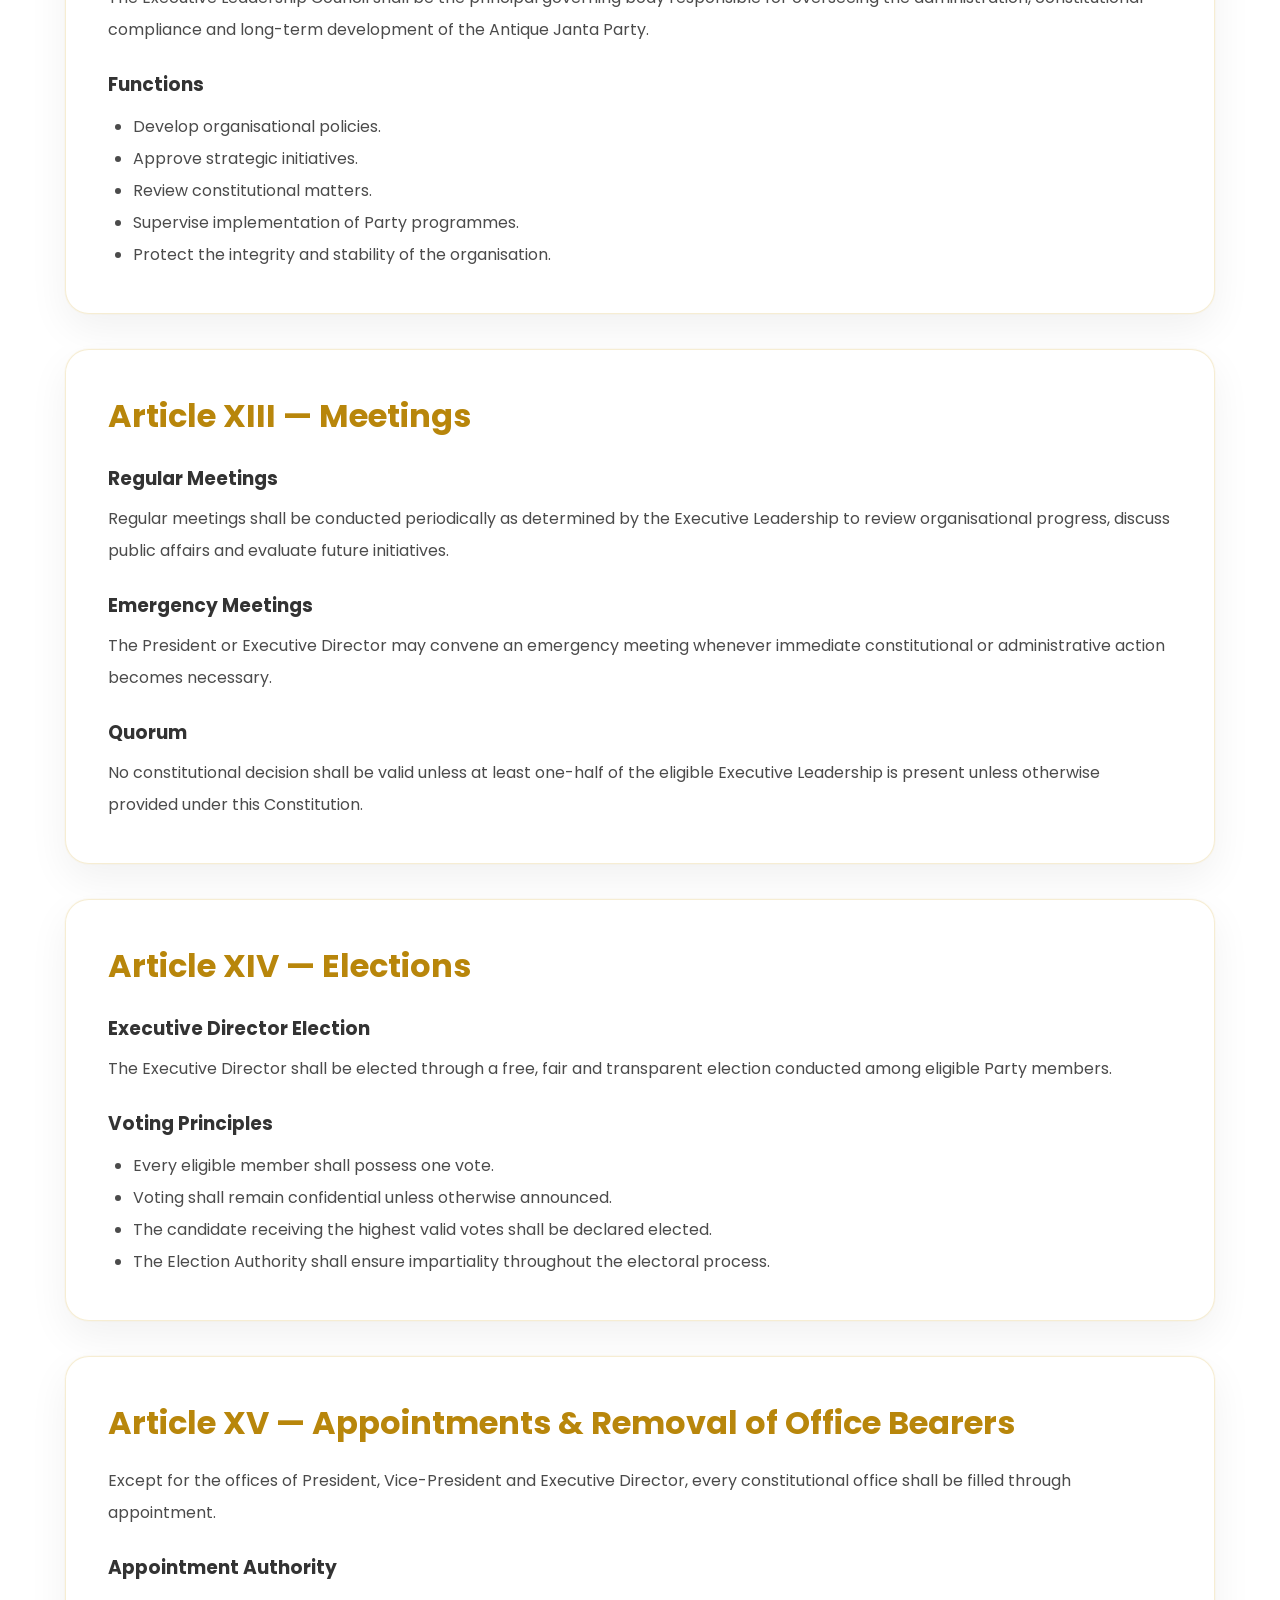
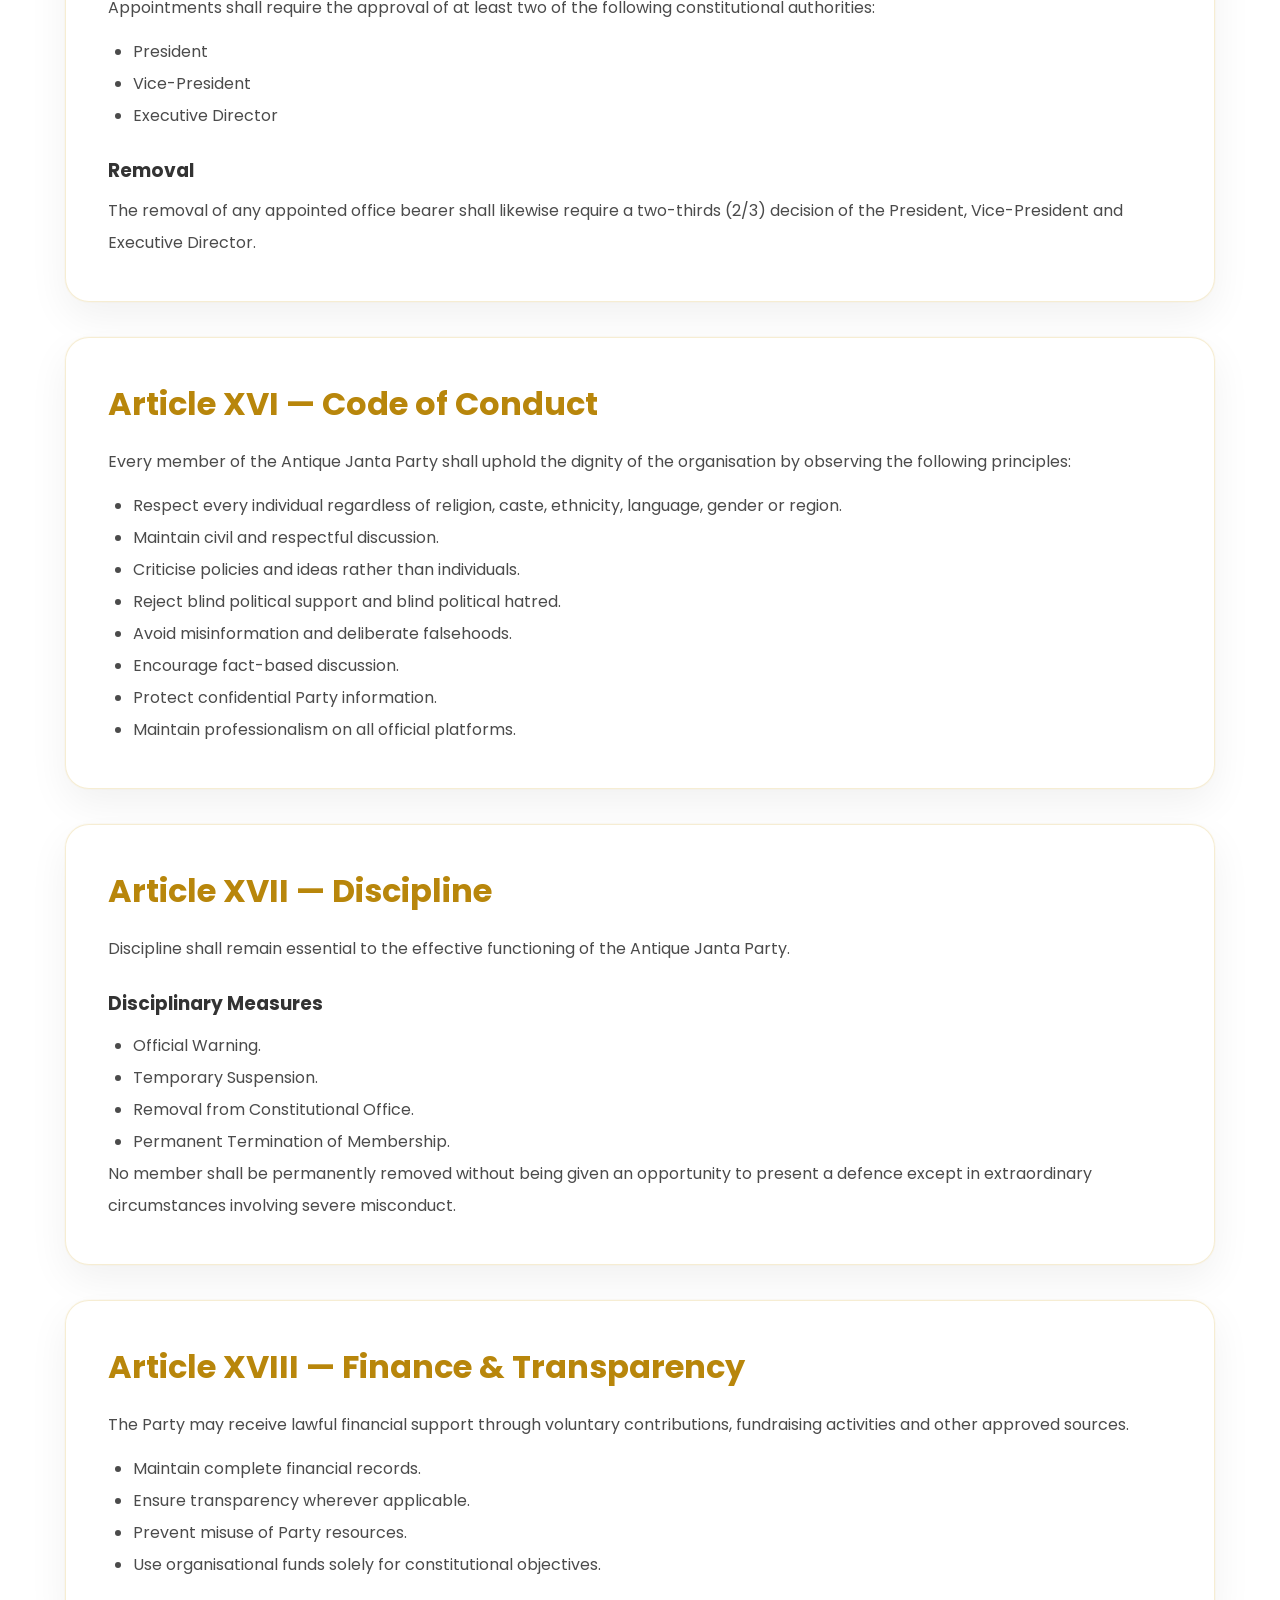
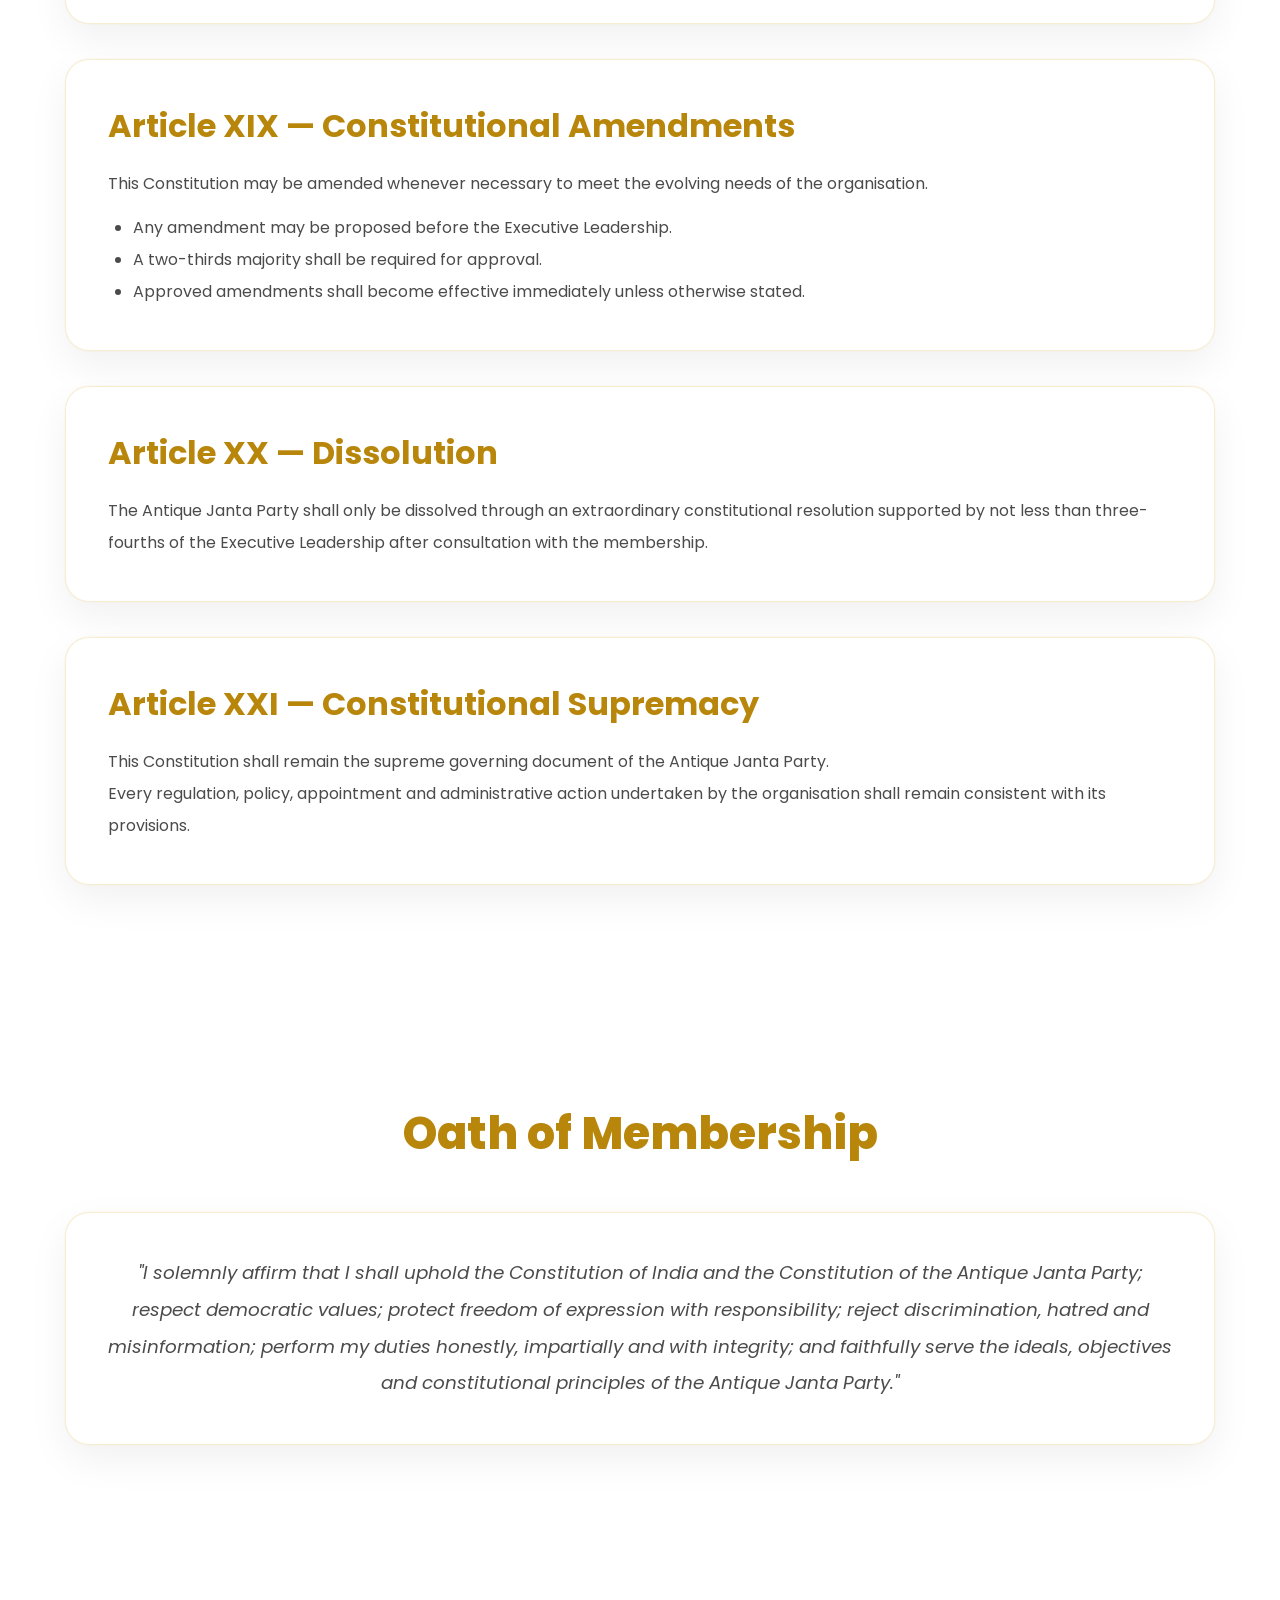
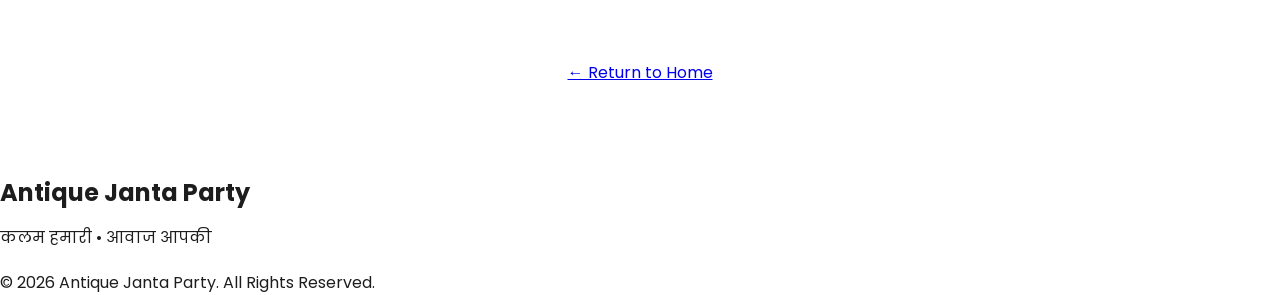
==== commit 52b875f3: "Update constitution.html" ====
--- a/constitution.html
+++ b/constitution.html
@@ -32,39 +32,29 @@
 }
 
 html{
-
 scroll-behavior:smooth;
-
 }
 
 body{
 
 font-family:"Poppins",sans-serif;
-
 background:#fff;
-
 color:var(--black);
-
 overflow-x:hidden;
 
 }
 
 /*======================
-SCROLL BAR
+SCROLLBAR
 ======================*/
 
 ::-webkit-scrollbar{
-
 width:10px;
-
 }
 
 ::-webkit-scrollbar-thumb{
-
 background:linear-gradient(var(--gold),var(--gold-dark));
-
 border-radius:50px;
-
 }
 
 /*======================
@@ -74,16 +64,11 @@
 #progress{
 
 position:fixed;
-
 top:0;
 left:0;
-
 height:4px;
-
 width:0;
-
 background:linear-gradient(90deg,var(--gold),var(--gold-dark));
-
 z-index:99999;
 
 }
@@ -95,97 +80,137 @@
 #particles{
 
 position:fixed;
-
 inset:0;
-
 pointer-events:none;
-
 z-index:-5;
 
 }
 
 /*======================
-NAVBAR
+PREMIUM NAVBAR
 ======================*/
-  
+
 header{
+
 position:fixed;
 top:0;
 left:0;
 width:100%;
-background:rgba(255,255,255,.88);
+
+background:rgba(255,255,255,.90);
 backdrop-filter:blur(18px);
-border-bottom:1px solid rgba(212,175,55,.20);
-box-shadow:0 8px 30px rgba(0,0,0,.04);
+
+border-bottom:1px solid rgba(212,175,55,.18);
+
+box-shadow:0 8px 25px rgba(0,0,0,.04);
+
 z-index:9999;
+
 }
 
 nav{
+
 max-width:1250px;
-height:72px;
+height:74px;
+
 margin:auto;
-padding:0 22px;
+
+padding:0 25px;
+
 display:flex;
+
 justify-content:space-between;
+
 align-items:center;
+
 }
 
 .logo{
+
 display:flex;
 align-items:center;
 gap:14px;
-font-size:2rem;
+
+font-size:1.9rem;
 font-weight:800;
+
 color:var(--gold-dark);
+
 letter-spacing:-.5px;
-user-select:none;
+
 }
 
 .logo img{
-width:46px;
-height:46px;
+
+width:48px;
+height:48px;
 object-fit:contain;
+
 }
 
 nav ul{
+
 display:flex;
-align-items:center;
 list-style:none;
 gap:34px;
+
 }
 
 nav ul li{
+
 list-style:none;
+
 }
 
 nav ul li a{
+
 position:relative;
+
 text-decoration:none;
+
 font-weight:700;
-font-size:1.05rem;
-color:#2e2e2e;
-transition:.3s;
+
+font-size:1.03rem;
+
+color:#2f2f2f;
+
+transition:.35s;
+
 padding:5px 0;
+
 }
 
 nav ul li a::after{
+
 content:"";
+
 position:absolute;
+
 left:0;
-bottom:-5px;
+bottom:-6px;
+
 width:0%;
+
 height:3px;
-border-radius:50px;
+
+border-radius:30px;
+
 background:linear-gradient(90deg,var(--gold),var(--gold-dark));
+
 transition:.35s;
+
 }
 
 nav ul li a:hover{
+
 color:var(--gold-dark);
+
 }
 
 nav ul li a:hover::after{
+
 width:100%;
+
 }
 
 /*======================
@@ -196,7 +221,7 @@
 
 position:relative;
 
-min-height:470px;
+min-height:520px;
 
 display:flex;
 
@@ -204,12 +229,12 @@
 
 align-items:center;
 
-padding:130px 20px 90px;
+text-align:center;
+
+padding:150px 20px 100px;
 
 overflow:hidden;
 
-text-align:center;
-
 }
 
 .hero::before{
@@ -224,11 +249,11 @@
 
 linear-gradient(rgba(255,255,255,.93),rgba(255,255,255,.95)),
 
-url("logo.png") center center/370px no-repeat;
-
-opacity:.10;
-
-animation:floatLogo 12s ease-in-out infinite;
+url("logo.png") center/370px no-repeat;
+
+opacity:.12;
+
+animation:floatLogo 14s ease-in-out infinite;
 
 }
 
@@ -242,7 +267,7 @@
 
 50%{
 
-transform:translateY(-12px) scale(1.04);
+transform:translateY(-12px) scale(1.05);
 
 }
 
@@ -251,10 +276,9 @@
 .hero-content{
 
 position:relative;
-
 z-index:2;
 
-max-width:980px;
+max-width:950px;
 
 }
 
@@ -262,61 +286,29 @@
 
 font-size:4.8rem;
 
+font-weight:800;
+
 line-height:1.08;
 
-font-weight:800;
+letter-spacing:-2px;
 
 color:var(--gold-dark);
 
-letter-spacing:-2px;
-
 }
 
 .hero p{
 
-margin-top:22px;
+margin-top:20px;
 
 font-size:1.18rem;
 
+line-height:1.9;
+
 color:#555;
 
 max-width:760px;
 
 margin-inline:auto;
-
-line-height:1.9;
-
-}
-
-.hero-btn{
-
-display:inline-block;
-
-margin-top:38px;
-
-padding:17px 42px;
-
-border-radius:50px;
-
-background:linear-gradient(135deg,var(--gold),var(--gold-dark));
-
-color:#fff;
-
-font-weight:700;
-
-text-decoration:none;
-
-transition:.35s;
-
-box-shadow:0 15px 35px rgba(212,175,55,.28);
-
-}
-
-.hero-btn:hover{
-
-transform:translateY(-5px);
-
-box-shadow:0 20px 45px rgba(212,175,55,.42);
 
 }
 
@@ -333,7 +325,6 @@
 .container{
 
 max-width:1150px;
-
 margin:auto;
 
 }
@@ -365,9 +356,7 @@
 margin-bottom:35px;
 
 box-shadow:
-
 0 15px 40px rgba(0,0,0,.06),
-
 0 0 0 1px rgba(212,175,55,.04);
 
 transition:.35s;
@@ -379,9 +368,7 @@
 transform:translateY(-8px);
 
 box-shadow:
-
 0 25px 55px rgba(0,0,0,.10),
-
 0 0 25px rgba(212,175,55,.15);
 
 }
@@ -451,48 +438,77 @@
 /*======================
 RESPONSIVE
 ======================*/
+
 @media(max-width:900px){
 
 nav{
+
 height:auto;
+
 padding:18px;
+
 flex-direction:column;
+
 gap:18px;
+
 }
 
 .logo{
-font-size:1.5rem;
+
+font-size:1.45rem;
+
 }
 
 .logo img{
+
 width:40px;
 height:40px;
+
 }
 
 nav ul{
+
 flex-wrap:wrap;
+
 justify-content:center;
+
 gap:18px;
+
 }
 
 .hero h1{
+
 font-size:3rem;
+
 }
 
 .hero::before{
+
 background:
 linear-gradient(rgba(255,255,255,.94),rgba(255,255,255,.95)),
 url("logo.png") center/240px no-repeat;
-}
-
-}
+
+}
+
+}
+
+</style>
+
+</head>
+
+<body>
+
+<div id="progress"></div>
+
+<canvas id="particles"></canvas>
+
 <header>
 
 <nav>
 
 <div class="logo">
 
-<img src="logo.png" alt="Antique Janta Party Logo">
+<img src="logo.png" alt="AJP Logo">
 
 <span>ANTIQUE JANTA PARTY</span>
 
@@ -501,11 +517,8 @@
 <ul>
 
 <li><a href="index.html">Home</a></li>
-
 <li><a href="#preamble">Preamble</a></li>
-
 <li><a href="#articles">Articles</a></li>
-
 <li><a href="#oath">Oath</a></li>
 
 </ul>
@@ -518,23 +531,817 @@
 
 <div class="hero-content">
 
-<h1>
-
-Constitution of the<br>
-
-Antique Janta Party
-
-</h1>
-
-<p>
-
-The supreme governing document of the Antique Janta Party, defining its constitutional framework, democratic principles, leadership structure and commitment to informed political discussion.
-
-</p>
-
-<a href="#preamble" class="hero-btn">
-
-Read Constitution
+<h1>Constitution of the Antique Janta Party</h1>
+
+<p>
+
+कलम हमारी • आवाज आपकी
+
+</p>
+
+</div>
+
+</section>
+<section id="preamble" class="reveal">
+
+<div class="container">
+
+<h2 class="title">Preamble</h2>
+
+<div class="article">
+
+<p>
+
+We, the members of the <b>Antique Janta Party (AJP)</b>, united by our commitment to the Constitution of India, democratic values, respectful dialogue and informed citizenship, hereby adopt this Constitution to establish a disciplined, impartial and inclusive political discussion community.
+
+</p>
+
+<br>
+
+<p>
+
+AJP exists to promote constitutional awareness, encourage meaningful political discourse, protect freedom of expression within the limits of respectful conduct, inspire independent thinking over blind political support or blind political opposition, and strengthen democratic participation through informed public discussion.
+
+</p>
+
+</div>
+
+</div>
+
+</section>
+
+<section id="articles" class="reveal">
+
+<div class="container">
+
+<h2 class="title">Constitution</h2>
+
+<!-- ARTICLE I -->
+
+<div class="article">
+
+<h2>Article I — Name & Identity</h2>
+
+<h3>Section 1. Name</h3>
+
+<p>
+
+The official name of the organisation shall be <b>Antique Janta Party (AJP)</b>.
+
+</p>
+
+<h3>Section 2. Motto</h3>
+
+<p>
+
+<b>"कलम हमारी • आवाज आपकी"</b>
+
+</p>
+
+<h3>Section 3. Nature</h3>
+
+<p>
+
+AJP shall function as an independent civic and political discussion organisation committed to constitutional values, democratic participation and responsible public discourse.
+
+</p>
+
+<h3>Section 4. Official Language</h3>
+
+<p>
+
+The official working language shall be English. Additional languages may be used whenever appropriate.
+
+</p>
+
+</div>
+
+<!-- ARTICLE II -->
+
+<div class="article">
+
+<h2>Article II — Fundamental Principles</h2>
+
+<ul>
+
+<li>Respect for the Constitution of India.</li>
+
+<li>Democracy above personality.</li>
+
+<li>Independent thinking over blind political support.</li>
+
+<li>Freedom of expression with responsibility.</li>
+
+<li>Equality before law.</li>
+
+<li>Evidence-based discussion.</li>
+
+<li>Transparency and accountability.</li>
+
+<li>Respectful democratic dialogue.</li>
+
+<li>National unity beyond religion, caste, gender or region.</li>
+
+</ul>
+
+</div>
+
+<!-- ARTICLE III -->
+
+<div class="article">
+
+<h2>Article III — Objectives</h2>
+
+<ul>
+
+<li>Promote constitutional awareness.</li>
+
+<li>Encourage respectful political discussion.</li>
+
+<li>Develop informed citizens.</li>
+
+<li>Strengthen democratic values.</li>
+
+<li>Encourage critical thinking instead of blind political support.</li>
+
+<li>Counter misinformation through facts and evidence.</li>
+
+<li>Promote equality and justice.</li>
+
+<li>Maintain an organised, transparent and disciplined community.</li>
+
+</ul>
+
+</div>
+
+<!-- ARTICLE IV -->
+
+<div class="article">
+
+<h2>Article IV — Membership</h2>
+
+<h3>Eligibility</h3>
+
+<ul>
+
+<li>Accepts this Constitution.</li>
+
+<li>Supports democratic principles.</li>
+
+<li>Agrees to follow Party regulations.</li>
+
+<li>Maintains respectful conduct.</li>
+
+<li>Has not been permanently removed for serious misconduct.</li>
+
+</ul>
+
+<h3>Rights</h3>
+
+<ul>
+
+<li>Participate in Party discussions.</li>
+
+<li>Vote whenever eligible.</li>
+
+<li>Contest constitutional positions where permitted.</li>
+
+<li>Express opinions respectfully.</li>
+
+<li>Appeal disciplinary decisions.</li>
+
+</ul>
+
+<h3>Duties</h3>
+
+<ul>
+
+<li>Respect fellow members.</li>
+
+<li>Protect the reputation of AJP.</li>
+
+<li>Follow constitutional provisions.</li>
+
+<li>Maintain discipline.</li>
+
+<li>Promote constructive discussion.</li>
+
+</ul>
+
+</div>
+
+<!-- ARTICLE V -->
+
+<div class="article">
+
+<h2>Article V — Organisational Structure</h2>
+
+<p>
+
+The constitutional leadership of the Antique Janta Party shall consist of:
+
+</p>
+
+<ol>
+
+<li>President</li>
+
+<li>Vice-President</li>
+
+<li>Executive Director</li>
+
+<li>Board Chairperson</li>
+
+<li>Deputy Chairperson</li>
+
+<li>Secretary-General</li>
+
+<li>Media Director</li>
+
+<li>Neutrality Guardian</li>
+
+<li>Session Scribe</li>
+
+<li>Chief Operations Officer (COO)</li>
+
+</ol>
+
+<p>
+
+Additional constitutional offices may be established through constitutional amendment whenever necessary for the efficient functioning of the organisation.
+
+</p>
+
+</div>
+<!-- ARTICLE VI -->
+
+<div class="article">
+
+<h2>Article VI — President</h2>
+
+<p>
+
+The President shall be the constitutional Head of the Antique Janta Party and the guardian of its vision, principles and constitutional integrity.
+
+</p>
+
+<h3>Constitutional Powers</h3>
+
+<ul>
+
+<li>Provide overall leadership to the organisation.</li>
+
+<li>Safeguard the Constitution and Party principles.</li>
+
+<li>Represent the organisation before the public.</li>
+
+<li>Preside over constitutional meetings.</li>
+
+<li>Exercise constitutional authority jointly with the Vice-President and Executive Director where required.</li>
+
+<li>Ensure that all Party decisions remain consistent with this Constitution.</li>
+
+</ul>
+
+<h3>Tenure</h3>
+
+<p>
+
+The office of the President is a permanent constitutional office and shall not be removed through ordinary constitutional procedures.
+
+</p>
+
+</div>
+
+<!-- ARTICLE VII -->
+
+<div class="article">
+
+<h2>Article VII — Vice-President</h2>
+
+<p>
+
+The Vice-President shall serve as the second-highest constitutional authority and shall assist the President in preserving the objectives and constitutional values of AJP.
+
+</p>
+
+<h3>Constitutional Powers</h3>
+
+<ul>
+
+<li>Assist the President in constitutional responsibilities.</li>
+
+<li>Exercise presidential authority whenever authorised.</li>
+
+<li>Participate in appointments and removals of constitutional office bearers.</li>
+
+<li>Support the Executive Director in organisational administration.</li>
+
+</ul>
+
+<h3>Tenure</h3>
+
+<p>
+
+The office of the Vice-President is a permanent constitutional office and shall not be removed through ordinary constitutional procedures.
+
+</p>
+
+</div>
+
+<!-- ARTICLE VIII -->
+
+<div class="article">
+
+<h2>Article VIII — Executive Director</h2>
+
+<p>
+
+The Executive Director shall be the chief executive authority responsible for implementing organisational policies and supervising the day-to-day administration of AJP.
+
+</p>
+
+<h3>Election</h3>
+
+<p>
+
+The Executive Director shall be elected through a democratic vote conducted among eligible Party members.
+
+</p>
+
+<h3>Powers & Responsibilities</h3>
+
+<ul>
+
+<li>Implement constitutional decisions.</li>
+
+<li>Coordinate organisational departments.</li>
+
+<li>Supervise administrative affairs.</li>
+
+<li>Lead executive projects.</li>
+
+<li>Recommend reforms for organisational improvement.</li>
+
+</ul>
+
+<h3>Appointment & Removal of Officials</h3>
+
+<p>
+
+The President, Vice-President and Executive Director shall jointly possess the constitutional authority to appoint or remove all remaining constitutional office bearers.
+
+</p>
+
+<p>
+
+Any such appointment or removal shall require the approval of not less than <b>two-thirds (2/3)</b> of these three constitutional authorities.
+
+</p>
+
+</div>
+
+<!-- ARTICLE IX -->
+
+<div class="article">
+
+<h2>Article IX — Board Chairperson & Deputy Chairperson</h2>
+
+<p>
+
+The Board Chairperson and Deputy Chairperson shall assist the constitutional leadership by maintaining organisational stability, advising on governance matters and strengthening institutional coordination.
+
+</p>
+
+<ul>
+
+<li>Provide constitutional guidance.</li>
+
+<li>Assist during executive meetings.</li>
+
+<li>Support organisational development.</li>
+
+<li>Carry out responsibilities assigned by the constitutional leadership.</li>
+
+</ul>
+
+</div>
+
+<!-- ARTICLE X -->
+
+<div class="article">
+
+<h2>Article X — Secretary-General</h2>
+
+<p>
+
+The Secretary-General shall serve as the principal administrative officer responsible for maintaining official records and ensuring effective internal communication.
+
+</p>
+
+<ul>
+
+<li>Maintain constitutional records.</li>
+
+<li>Prepare meeting agendas and minutes.</li>
+
+<li>Issue official notices.</li>
+
+<li>Maintain Party documentation.</li>
+
+<li>Coordinate communication between leadership and members.</li>
+
+</ul>
+
+</div>
+
+<!-- ARTICLE XI -->
+
+<div class="article">
+
+<h2>Article XI — Executive Offices</h2>
+
+<p>
+
+The following constitutional offices shall function under the authority of the Executive Leadership:
+
+</p>
+
+<h3>Media Director</h3>
+
+<ul>
+
+<li>Manage official communications.</li>
+
+<li>Supervise public relations and digital media.</li>
+
+<li>Protect the Party's public image.</li>
+
+</ul>
+
+<h3>Neutrality Guardian</h3>
+
+<ul>
+
+<li>Ensure political neutrality during internal proceedings.</li>
+
+<li>Monitor fairness in discussions and decisions.</li>
+
+<li>Report constitutional violations impartially.</li>
+
+</ul>
+
+<h3>Session Scribe</h3>
+
+<ul>
+
+<li>Record proceedings of official meetings.</li>
+
+<li>Maintain archives of resolutions and debates.</li>
+
+<li>Preserve official constitutional records.</li>
+
+</ul>
+
+<h3>Chief Operations Officer (COO)</h3>
+
+<ul>
+
+<li>Supervise administrative operations.</li>
+
+<li>Manage official platforms and organisational infrastructure.</li>
+
+<li>Coordinate moderators and administrative staff.</li>
+
+<li>Maintain operational efficiency and security.</li>
+
+</ul>
+
+</div>
+<!-- ARTICLE XII -->
+
+<div class="article">
+
+<h2>Article XII — Executive Leadership Council</h2>
+
+<p>
+
+The Executive Leadership Council shall be the principal governing body responsible for overseeing the administration, constitutional compliance and long-term development of the Antique Janta Party.
+
+</p>
+
+<h3>Functions</h3>
+
+<ul>
+
+<li>Develop organisational policies.</li>
+
+<li>Approve strategic initiatives.</li>
+
+<li>Review constitutional matters.</li>
+
+<li>Supervise implementation of Party programmes.</li>
+
+<li>Protect the integrity and stability of the organisation.</li>
+
+</ul>
+
+</div>
+
+<!-- ARTICLE XIII -->
+
+<div class="article">
+
+<h2>Article XIII — Meetings</h2>
+
+<h3>Regular Meetings</h3>
+
+<p>
+
+Regular meetings shall be conducted periodically as determined by the Executive Leadership to review organisational progress, discuss public affairs and evaluate future initiatives.
+
+</p>
+
+<h3>Emergency Meetings</h3>
+
+<p>
+
+The President or Executive Director may convene an emergency meeting whenever immediate constitutional or administrative action becomes necessary.
+
+</p>
+
+<h3>Quorum</h3>
+
+<p>
+
+No constitutional decision shall be valid unless at least one-half of the eligible Executive Leadership is present unless otherwise provided under this Constitution.
+
+</p>
+
+</div>
+
+<!-- ARTICLE XIV -->
+
+<div class="article">
+
+<h2>Article XIV — Elections</h2>
+
+<h3>Executive Director Election</h3>
+
+<p>
+
+The Executive Director shall be elected through a free, fair and transparent election conducted among eligible Party members.
+
+</p>
+
+<h3>Voting Principles</h3>
+
+<ul>
+
+<li>Every eligible member shall possess one vote.</li>
+
+<li>Voting shall remain confidential unless otherwise announced.</li>
+
+<li>The candidate receiving the highest valid votes shall be declared elected.</li>
+
+<li>The Election Authority shall ensure impartiality throughout the electoral process.</li>
+
+</ul>
+
+</div>
+
+<!-- ARTICLE XV -->
+
+<div class="article">
+
+<h2>Article XV — Appointments & Removal of Office Bearers</h2>
+
+<p>
+
+Except for the offices of President, Vice-President and Executive Director, every constitutional office shall be filled through appointment.
+
+</p>
+
+<h3>Appointment Authority</h3>
+
+<p>
+
+Appointments shall require the approval of at least two of the following constitutional authorities:
+
+</p>
+
+<ul>
+
+<li>President</li>
+
+<li>Vice-President</li>
+
+<li>Executive Director</li>
+
+</ul>
+
+<h3>Removal</h3>
+
+<p>
+
+The removal of any appointed office bearer shall likewise require a two-thirds (2/3) decision of the President, Vice-President and Executive Director.
+
+</p>
+
+</div>
+
+<!-- ARTICLE XVI -->
+
+<div class="article">
+
+<h2>Article XVI — Code of Conduct</h2>
+
+<p>
+
+Every member of the Antique Janta Party shall uphold the dignity of the organisation by observing the following principles:
+
+</p>
+
+<ul>
+
+<li>Respect every individual regardless of religion, caste, ethnicity, language, gender or region.</li>
+
+<li>Maintain civil and respectful discussion.</li>
+
+<li>Criticise policies and ideas rather than individuals.</li>
+
+<li>Reject blind political support and blind political hatred.</li>
+
+<li>Avoid misinformation and deliberate falsehoods.</li>
+
+<li>Encourage fact-based discussion.</li>
+
+<li>Protect confidential Party information.</li>
+
+<li>Maintain professionalism on all official platforms.</li>
+
+</ul>
+
+</div>
+
+<!-- ARTICLE XVII -->
+
+<div class="article">
+
+<h2>Article XVII — Discipline</h2>
+
+<p>
+
+Discipline shall remain essential to the effective functioning of the Antique Janta Party.
+
+</p>
+
+<h3>Disciplinary Measures</h3>
+
+<ul>
+
+<li>Official Warning.</li>
+
+<li>Temporary Suspension.</li>
+
+<li>Removal from Constitutional Office.</li>
+
+<li>Permanent Termination of Membership.</li>
+
+</ul>
+
+<p>
+
+No member shall be permanently removed without being given an opportunity to present a defence except in extraordinary circumstances involving severe misconduct.
+
+</p>
+
+</div>
+
+<!-- ARTICLE XVIII -->
+
+<div class="article">
+
+<h2>Article XVIII — Finance & Transparency</h2>
+
+<p>
+
+The Party may receive lawful financial support through voluntary contributions, fundraising activities and other approved sources.
+
+</p>
+
+<ul>
+
+<li>Maintain complete financial records.</li>
+
+<li>Ensure transparency wherever applicable.</li>
+
+<li>Prevent misuse of Party resources.</li>
+
+<li>Use organisational funds solely for constitutional objectives.</li>
+
+</ul>
+
+</div>
+
+<!-- ARTICLE XIX -->
+
+<div class="article">
+
+<h2>Article XIX — Constitutional Amendments</h2>
+
+<p>
+
+This Constitution may be amended whenever necessary to meet the evolving needs of the organisation.
+
+</p>
+
+<ul>
+
+<li>Any amendment may be proposed before the Executive Leadership.</li>
+
+<li>A two-thirds majority shall be required for approval.</li>
+
+<li>Approved amendments shall become effective immediately unless otherwise stated.</li>
+
+</ul>
+
+</div>
+
+<!-- ARTICLE XX -->
+
+<div class="article">
+
+<h2>Article XX — Dissolution</h2>
+
+<p>
+
+The Antique Janta Party shall only be dissolved through an extraordinary constitutional resolution supported by not less than three-fourths of the Executive Leadership after consultation with the membership.
+
+</p>
+
+</div>
+
+<!-- ARTICLE XXI -->
+
+<div class="article">
+
+<h2>Article XXI — Constitutional Supremacy</h2>
+
+<p>
+
+This Constitution shall remain the supreme governing document of the Antique Janta Party.
+
+</p>
+
+<p>
+
+Every regulation, policy, appointment and administrative action undertaken by the organisation shall remain consistent with its provisions.
+
+</p>
+
+</div>
+
+</div>
+
+</section>
+<!-- ===========================
+OATH OF MEMBERSHIP
+=========================== -->
+
+<section id="oath" class="reveal">
+
+<div class="container">
+
+<h2 class="title">
+Oath of Membership
+</h2>
+
+<div class="article">
+
+<p style="font-size:1.15rem;text-align:center;font-style:italic;line-height:2">
+
+"I solemnly affirm that I shall uphold the Constitution of India and the Constitution of the Antique Janta Party; respect democratic values; protect freedom of expression with responsibility; reject discrimination, hatred and misinformation; perform my duties honestly, impartially and with integrity; and faithfully serve the ideals, objectives and constitutional principles of the Antique Janta Party."
+
+</p>
+
+</div>
+
+</div>
+
+</section>
+
+<!-- ===========================
+RETURN HOME
+=========================== -->
+
+<section class="reveal">
+
+<div class="container" style="text-align:center">
+
+<a href="index.html" class="hero-btn">
+
+← Return to Home
 
 </a>
 
@@ -542,1284 +1349,184 @@
 
 </section>
 
-<section id="preamble" class="reveal">
-
-<div class="container">
-
-<h2 class="title">
-
-Preamble
-
-</h2>
-
-<div class="article">
-
-<p>
-
-We, the members of the <strong>Antique Janta Party (AJP)</strong>, united by our commitment to constitutional democracy, informed political discussion, civic responsibility and respectful public dialogue, hereby adopt this Constitution as the supreme governing document of our organisation.
-
-</p>
-
-<br>
-
-<p>
-
-AJP exists to encourage independent political thought, evidence-based discussion, constitutional awareness and responsible democratic participation while rejecting misinformation, hatred and unquestioning political allegiance.
-
-</p>
-
-<br>
-
-<p>
-
-Through this Constitution, we affirm our dedication to justice, liberty, equality, accountability, transparency and national progress while upholding the spirit and values of the Constitution of India.
-
-</p>
-
-</div>
-
-</div>
-
-</section>
-
-<section id="articles" class="reveal">
-
-<div class="container">
-
-<h2 class="title">
-
-Constitution
-
-</h2>
-<!-- ARTICLE I -->
-
-<div class="article">
-
-<h2>ARTICLE I</h2>
-
-<h3>Name, Identity & Nature</h3>
-
-<p>
-
-The official name of this organisation shall be the <strong>Antique Janta Party (AJP)</strong>. It shall function as an independent political discussion and civic awareness organisation dedicated to promoting constitutional values, democratic participation and informed public discourse.
-
-</p>
-
-<h3>Motto</h3>
-
-<p>
-
-<strong>"कलम हमारी • आवाज आपकी"</strong>
-
-</p>
-
-<h3>Official Colours</h3>
-
-<ul>
-
-<li>Antique Gold</li>
-
-<li>White</li>
-
-<li>Black</li>
-
-</ul>
-
-<h3>Official Language</h3>
-
-<p>
-
-English shall be the principal working language of the Party. Hindi and other Indian languages may be used whenever appropriate.
-
-</p>
-
-</div>
-
-<!-- ARTICLE II -->
-
-<div class="article">
-
-<h2>ARTICLE II</h2>
-
-<h3>Vision</h3>
-
-<p>
-
-To establish India's most respected constitutional political discussion community where every individual can express opinions freely, responsibly and respectfully while encouraging independent thought and civic awareness.
-
-</p>
-
-<h3>Mission</h3>
-
-<ul>
-
-<li>Promote constitutional literacy.</li>
-
-<li>Encourage evidence-based political discussion.</li>
-
-<li>Develop informed citizens.</li>
-
-<li>Protect democratic values.</li>
-
-<li>Maintain respectful public debate.</li>
-
-<li>Encourage leadership through merit.</li>
-
-</ul>
-
-</div>
-
-<!-- ARTICLE III -->
-
-<div class="article">
-
-<h2>ARTICLE III</h2>
-
-<h3>Fundamental Principles</h3>
-
-<p>
-
-Every activity of AJP shall be governed by the following constitutional principles.
-
-</p>
-
-<ul>
-
-<li>Respect for the Constitution of India.</li>
-
-<li>Freedom of expression with responsibility.</li>
-
-<li>Equality before discussion.</li>
-
-<li>Truth over propaganda.</li>
-
-<li>Evidence over misinformation.</li>
-
-<li>Critical thinking over blind political support.</li>
-
-<li>Respect for differing opinions.</li>
-
-<li>Transparency and accountability.</li>
-
-<li>Democratic governance.</li>
-
-<li>National unity above political division.</li>
-
-</ul>
-
-</div>
-
-<!-- ARTICLE IV -->
-
-<div class="article">
-
-<h2>ARTICLE IV</h2>
-
-<h3>Objectives</h3>
-
-<p>
-
-The objectives of the Antique Janta Party shall include—
-
-</p>
-
-<ul>
-
-<li>Promote informed political discussion.</li>
-
-<li>Increase constitutional awareness among citizens.</li>
-
-<li>Encourage respectful debate.</li>
-
-<li>Develop responsible future leaders.</li>
-
-<li>Reject misinformation and propaganda.</li>
-
-<li>Protect freedom of thought.</li>
-
-<li>Strengthen democratic participation.</li>
-
-<li>Provide a disciplined and impartial political discussion platform.</li>
-
-<li>Promote civic responsibility.</li>
-
-<li>Encourage constructive criticism of governments and political parties based upon evidence.</li>
-
-</ul>
-
-</div>
-
-<!-- ARTICLE V -->
-
-<div class="article">
-
-<h2>ARTICLE V</h2>
-
-<h3>Membership</h3>
-
-<p>
-
-Membership of AJP shall remain voluntary and open to every individual who accepts this Constitution and agrees to uphold its values.
-
-</p>
-
-<h3>Eligibility</h3>
-
-<ul>
-
-<li>Acceptance of this Constitution.</li>
-
-<li>Respect for democratic principles.</li>
-
-<li>Respectful behaviour.</li>
-
-<li>No history of severe misconduct within AJP.</li>
-
-</ul>
-
-<h3>Rights</h3>
-
-<ul>
-
-<li>Participate in discussions.</li>
-
-<li>Present constructive criticism.</li>
-
-<li>Vote whenever eligible.</li>
-
-<li>Apply for organisational responsibilities.</li>
-
-<li>Appeal disciplinary decisions.</li>
-
-</ul>
-
-<h3>Duties</h3>
-
-<ul>
-
-<li>Protect the dignity of AJP.</li>
-
-<li>Maintain respectful conduct.</li>
-
-<li>Promote constitutional values.</li>
-
-<li>Respect organisational decisions.</li>
-
-<li>Encourage informed discussion.</li>
-
-</ul>
-
-</div>
-
-<!-- ARTICLE VI -->
-
-<div class="article">
-
-<h2>ARTICLE VI</h2>
-
-<h3>Constitutional Leadership</h3>
-
-<p>
-
-The constitutional leadership of AJP shall consist of the following offices.
-
-</p>
-
-<ol>
-
-<li>President</li>
-
-<li>Vice-President</li>
-
-<li>Executive Director</li>
-
-<li>Deputy Chairperson</li>
-
-<li>Secretary-General</li>
-
-<li>Chief Whip</li>
-
-<li>Media Head</li>
-
-<li><strong>Director of Administration</strong></li>
-
-</ol>
-
-<p>
-
-The President, Vice-President and Executive Director shall together constitute the <strong>Constitutional Council</strong>, which shall exercise the highest constitutional authority within the organisation.
-
-</p>
-
-</div>
-<!-- ARTICLE VII -->
-
-<div class="article">
-
-<h2>ARTICLE VII</h2>
-
-<h3>The President</h3>
-
-<p>
-
-The President shall be the supreme constitutional authority and Head of the Antique Janta Party. The President shall safeguard the vision, values and long-term direction of the organisation.
-
-</p>
-
-<h3>Powers & Responsibilities</h3>
-
-<ul>
-
-<li>Preside over the Constitutional Council.</li>
-
-<li>Protect and uphold this Constitution.</li>
-
-<li>Represent AJP before the public.</li>
-
-<li>Approve constitutional amendments after ratification.</li>
-
-<li>Guide the long-term vision of the organisation.</li>
-
-<li>Exercise constitutional authority jointly with the Vice-President and Executive Director.</li>
-
-</ul>
-
-<h3>Tenure</h3>
-
-<p>
-
-The office of the President is a permanent constitutional office and shall not be subject to removal through ordinary organisational procedures.
-
-</p>
-
-</div>
-
-<!-- ARTICLE VIII -->
-
-<div class="article">
-
-<h2>ARTICLE VIII</h2>
-
-<h3>The Vice-President</h3>
-
-<p>
-
-The Vice-President shall serve as the second-highest constitutional authority and principal advisor to the President.
-
-</p>
-
-<h3>Powers & Responsibilities</h3>
-
-<ul>
-
-<li>Assist the President in constitutional governance.</li>
-
-<li>Exercise constitutional authority jointly with the President.</li>
-
-<li>Perform presidential responsibilities during temporary absence.</li>
-
-<li>Participate in all Constitutional Council decisions.</li>
-
-<li>Support organisational stability and continuity.</li>
-
-</ul>
-
-<h3>Tenure</h3>
-
-<p>
-
-The office of the Vice-President shall remain a permanent constitutional office and shall not be removed through ordinary organisational procedures.
-
-</p>
-
-</div>
-
-<!-- ARTICLE IX -->
-
-<div class="article">
-
-<h2>ARTICLE IX</h2>
-
-<h3>The Executive Director</h3>
-
-<p>
-
-The Executive Director shall be the chief executive officer responsible for implementing the policies, programmes and strategic decisions of the Antique Janta Party.
-
-</p>
-
-<h3>Election</h3>
-
-<ul>
-
-<li>The Executive Director shall be elected through an official voting process.</li>
-
-<li>Only eligible members may participate according to electoral rules prescribed by the Constitutional Council.</li>
-
-<li>The candidate receiving the required majority shall assume office.</li>
-
-</ul>
-
-<h3>Powers & Responsibilities</h3>
-
-<ul>
-
-<li>Lead the Executive Leadership.</li>
-
-<li>Implement constitutional policies.</li>
-
-<li>Coordinate all organisational departments.</li>
-
-<li>Recommend appointments to leadership positions.</li>
-
-<li>Supervise day-to-day functioning of AJP.</li>
-
-</ul>
-
-</div>
-
-<!-- ARTICLE X -->
-
-<div class="article">
-
-<h2>ARTICLE X</h2>
-
-<h3>Constitutional Council</h3>
-
-<p>
-
-The Constitutional Council shall be the highest governing authority of the Antique Janta Party.
-
-</p>
-
-<h3>Composition</h3>
-
-<ol>
-
-<li>President</li>
-
-<li>Vice-President</li>
-
-<li>Executive Director</li>
-
-</ol>
-
-<h3>Authority</h3>
-
-<ul>
-
-<li>Interpret this Constitution.</li>
-
-<li>Approve constitutional appointments.</li>
-
-<li>Protect organisational integrity.</li>
-
-<li>Ratify major constitutional decisions.</li>
-
-<li>Approve constitutional amendments.</li>
-
-<li>Exercise final executive authority.</li>
-
-</ul>
-
-</div>
-
-<!-- ARTICLE XI -->
-
-<div class="article">
-
-<h2>ARTICLE XI</h2>
-
-<h3>Appointment & Removal of Executive Leadership</h3>
-
-<p>
-
-The Constitutional Council shall possess the exclusive authority to appoint and remove members of the Executive Leadership.
-
-</p>
-
-<h3>Appointment</h3>
-
-<p>
-
-Appointments to the offices of Deputy Chairperson, Secretary-General, Chief Whip, Media Head and Director of Administration shall be made jointly by the President, Vice-President and Executive Director.
-
-</p>
-
-<h3>Removal</h3>
-
-<p>
-
-Any holder of an Executive Leadership office may be removed only through the approval of not less than a <strong>two-thirds (2/3) majority</strong> of the Constitutional Council.
-
-</p>
-
-<p>
-
-No Executive Leader shall be removed without being informed of the grounds and being given a reasonable opportunity to present an explanation, except in cases involving immediate threats to the organisation.
-
-</p>
-
-</div>
-
-<!-- ARTICLE XII -->
-
-<div class="article">
-
-<h2>ARTICLE XII</h2>
-
-<h3>Executive Leadership</h3>
-
-<p>
-
-The Executive Leadership shall administer the daily affairs of the Party under the direction of the Constitutional Council.
-
-</p>
-
-<h3>Executive Offices</h3>
-
-<ul>
-
-<li>Deputy Chairperson</li>
-
-<li>Secretary-General</li>
-
-<li>Chief Whip</li>
-
-<li>Media Head</li>
-
-<li>Director of Administration</li>
-
-</ul>
-
-<p>
-
-Additional executive offices may be created by resolution of the Constitutional Council whenever necessary for the efficient administration of AJP.
-
-</p>
-
-</div>
-<!-- ARTICLE XIII -->
-
-<div class="article">
-
-<h2>ARTICLE XIII</h2>
-
-<h3>Deputy Chairperson</h3>
-
-<p>
-
-The Deputy Chairperson shall serve as the senior executive officer responsible for assisting the Constitutional Council in implementing organisational decisions and ensuring smooth coordination between departments.
-
-</p>
-
-<h3>Powers & Responsibilities</h3>
-
-<ul>
-
-<li>Assist the Constitutional Council in executive administration.</li>
-
-<li>Coordinate inter-departmental operations.</li>
-
-<li>Monitor organisational progress.</li>
-
-<li>Chair meetings when authorised.</li>
-
-<li>Perform duties assigned by the Constitutional Council.</li>
-
-</ul>
-
-</div>
-
-<!-- ARTICLE XIV -->
-
-<div class="article">
-
-<h2>ARTICLE XIV</h2>
-
-<h3>Secretary-General</h3>
-
-<p>
-
-The Secretary-General shall be the chief administrative officer responsible for maintaining official records and constitutional documentation.
-
-</p>
-
-<ul>
-
-<li>Maintain official records.</li>
-
-<li>Prepare meeting agendas and minutes.</li>
-
-<li>Issue official circulars and notices.</li>
-
-<li>Maintain constitutional documents.</li>
-
-<li>Manage internal communications.</li>
-
-</ul>
-
-</div>
-
-<!-- ARTICLE XV -->
-
-<div class="article">
-
-<h2>ARTICLE XV</h2>
-
-<h3>Chief Whip</h3>
-
-<p>
-
-The Chief Whip shall maintain organisational discipline and ensure adherence to this Constitution.
-
-</p>
-
-<ul>
-
-<li>Promote discipline.</li>
-
-<li>Ensure compliance with Party rules.</li>
-
-<li>Resolve internal disputes fairly.</li>
-
-<li>Recommend disciplinary action where necessary.</li>
-
-<li>Maintain order during meetings.</li>
-
-</ul>
-
-</div>
-
-<!-- ARTICLE XVI -->
-
-<div class="article">
-
-<h2>ARTICLE XVI</h2>
-
-<h3>Media Head</h3>
-
-<p>
-
-The Media Head shall oversee all official publications and public communication of the Antique Janta Party.
-
-</p>
-
-<ul>
-
-<li>Manage official announcements.</li>
-
-<li>Maintain social media platforms.</li>
-
-<li>Protect the public image of AJP.</li>
-
-<li>Verify official information before publication.</li>
-
-<li>Coordinate media campaigns approved by leadership.</li>
-
-</ul>
-
-</div>
-
-<!-- ARTICLE XVII -->
-
-<div class="article">
-
-<h2>ARTICLE XVII</h2>
-
-<h3>Director of Administration</h3>
-
-<p>
-
-The Director of Administration shall supervise the administration of all official Party platforms, systems and operational infrastructure.
-
-</p>
-
-<ul>
-
-<li>Supervise administrators.</li>
-
-<li>Maintain organisational security.</li>
-
-<li>Ensure smooth platform operations.</li>
-
-<li>Protect official resources.</li>
-
-<li>Implement administrative policies.</li>
-
-</ul>
-
-</div>
-
-<!-- ARTICLE XVIII -->
-
-<div class="article">
-
-<h2>ARTICLE XVIII</h2>
-
-<h3>Meetings</h3>
-
-<h3>Regular Meetings</h3>
-
-<p>
-
-Regular meetings shall be held at intervals or on some periods determined by the Constitutional Council to review organisational affairs and future initiatives.
-
-</p>
-
-<h3>Emergency Meetings</h3>
-
-<p>
-
-The President, Vice-President or Executive Director may convene an emergency meeting whenever circumstances require immediate constitutional or administrative action.
-
-</p>
-
-<h3>Quorum</h3>
-
-<p>
-
-No constitutional decision shall be valid unless at least one-half of the eligible leadership members are present unless otherwise provided by this Constitution.
-
-</p>
-
-</div>
-
-<!-- ARTICLE XIX -->
-
-<div class="article">
-
-<h2>ARTICLE XIX</h2>
-
-<h3>Elections</h3>
-
-<ul>
-
-<li>All elections shall be conducted fairly and transparently.</li>
-
-<li>Every eligible voter shall possess one vote.</li>
-
-<li>Voting may be conducted physically or electronically.</li>
-
-<li>Election procedures shall be announced before voting begins.</li>
-
-<li>The Constitutional Council shall supervise election integrity.</li>
-
-</ul>
-
-</div>
-
-<!-- ARTICLE XX -->
-
-<div class="article">
-
-<h2>ARTICLE XX</h2>
-
-<h3>Code of Conduct</h3>
-
-<p>
-
-Every member shall uphold the dignity of the Antique Janta Party by following these principles.
-
-</p>
-
-<ul>
-
-<li>Respect every individual.</li>
-
-<li>No discrimination of any kind.</li>
-
-<li>No hate speech or harassment.</li>
-
-<li>No deliberate misinformation.</li>
-
-<li>Encourage evidence-based discussion.</li>
-
-<li>Criticise ideas, not individuals.</li>
-
-<li>Respect differing political opinions.</li>
-
-<li>Protect confidential Party information.</li>
-
-<li>Maintain professionalism on every official platform.</li>
-
-<li>Promote constitutional values above partisan interests.</li>
-
-</ul>
-
-</div>
-
-<!-- ARTICLE XXI -->
-
-<div class="article">
-
-<h2>ARTICLE XXI</h2>
-
-<h3>Discipline</h3>
-
-<p>
-
-Discipline is fundamental to maintaining the credibility and effectiveness of the Antique Janta Party.
-
-</p>
-
-<ul>
-
-<li>Verbal Warning</li>
-
-<li>Written Warning</li>
-
-<li>Temporary Suspension</li>
-
-<li>Removal from Office</li>
-
-<li>Termination of Membership</li>
-
-</ul>
-
-<p>
-
-Every member shall ordinarily be given an opportunity to respond before disciplinary action is finalised, except in extraordinary circumstances involving immediate threats to the organisation.
-
-</p>
-
-</div>
-
-<!-- ARTICLE XXII -->
-
-<div class="article">
-
-<h2>ARTICLE XXII</h2>
-
-<h3>Finance</h3>
-
-<ul>
-
-<li>Currently,Not required</li>
-
-
-
-</ul>
-
-<p>
-
-All financial records shall remain transparent, accurately documented and available for internal review whenever required.
-
-</p>
-
-</div>
-
-<!-- ARTICLE XXIII -->
-
-<div class="article">
-
-<h2>ARTICLE XXIII</h2>
-
-<h3>Constitutional Amendments</h3>
-
-<p>
-
-This Constitution may be amended whenever necessary through the approval of not less than a two-thirds majority of the Constitutional Council.
-
-</p>
-
-<p>
-
-Every amendment shall become effective immediately upon its official adoption unless otherwise specified.
-
-</p>
-
-</div>
-
-<!-- ARTICLE XXIV -->
-
-<div class="article">
-
-<h2>ARTICLE XXIV</h2>
-
-<h3>Dissolution</h3>
-
-<p>
-
-The Antique Janta Party may only be dissolved by an extraordinary resolution supported unanimously by the Constitutional Council together with not less than three-fourths of eligible voting members.
-
-</p>
-
-</div>
-
-<!-- ARTICLE XXV -->
-
-<div class="article">
-
-<h2>ARTICLE XXV</h2>
-
-<h3>Supremacy of the Constitution</h3>
-
-<p>
-
-This Constitution shall remain the supreme governing document of the Antique Janta Party.
-
-</p>
-
-<p>
-
-Every rule, policy, directive and organisational decision shall remain consistent with its provisions.
-
-</p>
-
-</div>
-
-</div>
-
-</section>
-
-<section id="oath" class="reveal">
-
-<div class="container">
-
-<h2 class="title">
-
-Oath of Membership
-
-</h2>
-
-<div class="article">
-
-<p style="text-align:center;font-size:1.18rem;line-height:2.2;font-style:italic;">
-
-"I solemnly affirm that I shall uphold the Constitution of India and the Constitution of the Antique Janta Party; defend democratic values; promote truth, justice and respectful dialogue; reject misinformation, blind political allegiance and hatred; perform my duties with honesty, integrity and impartiality; and faithfully contribute towards building an informed, united and constitutionally aware society."
-
-</p>
-
-</div>
-
-</div>
-
-</section>
-<!-- HOME BUTTON -->
-
-<section class="reveal">
-
-<div class="container" style="text-align:center;">
-
-<a href="index.html" class="home-btn">
-
-← Return to Home
-
-</a>
-
-</div>
-
-</section>
-
-<!-- FOOTER -->
+<!-- ===========================
+FOOTER
+=========================== -->
 
 <footer>
 
-<div class="footer-container">
-
 <h2>Antique Janta Party</h2>
 
-<p>
-
-<strong>कलम हमारी • आवाज आपकी</strong>
-
-</p>
-
-<p>
-
+<p style="margin-top:15px">
+कलम हमारी • आवाज आपकी
+</p>
+
+<p style="margin-top:20px">
 © 2026 Antique Janta Party. All Rights Reserved.
-
-</p>
-
-</div>
+</p>
 
 </footer>
 
-<!-- BACK TO TOP -->
-
-<button id="topBtn" title="Back to Top">
-
-↑
-
-</button>
-
-<style>
-
-/*==========================
-HOME BUTTON
-==========================*/
-
-.home-btn{
-
-display:inline-block;
-
-padding:18px 42px;
-
-border-radius:50px;
-
-background:linear-gradient(135deg,var(--gold),var(--gold-dark));
-
-color:#fff;
-
-font-weight:700;
-
-text-decoration:none;
-
-transition:.35s;
-
-box-shadow:0 15px 35px rgba(212,175,55,.25);
-
-}
-
-.home-btn:hover{
-
-transform:translateY(-6px);
-
-box-shadow:0 20px 45px rgba(212,175,55,.35);
-
-}
-
-/*==========================
-FOOTER
-==========================*/
-
-footer{
-
-margin-top:80px;
-
-background:linear-gradient(135deg,#c79a1d,#b8860b);
-
-color:white;
-
-padding:70px 20px;
-
-text-align:center;
-
-}
-
-.footer-container{
-
-max-width:1000px;
-
-margin:auto;
-
-}
-
-footer h2{
-
-font-size:2rem;
-
-margin-bottom:10px;
-
-}
-
-footer p{
-
-opacity:.95;
-
-margin-top:10px;
-
-}
-
-/*==========================
-BACK TO TOP
-==========================*/
-
-#topBtn{
-
-position:fixed;
-
-right:30px;
-
-bottom:30px;
-
-width:55px;
-
-height:55px;
-
-border:none;
-
-border-radius:50%;
-
-cursor:pointer;
-
-font-size:22px;
-
-background:linear-gradient(135deg,var(--gold),var(--gold-dark));
-
-color:white;
-
-display:none;
-
-box-shadow:0 12px 30px rgba(212,175,55,.35);
-
-transition:.35s;
-
-z-index:9999;
-
-}
-
-#topBtn:hover{
-
-transform:translateY(-6px) scale(1.08);
-
-}
-
-</style>
-
 <script>
 
-/*==========================
-SCROLL PROGRESS
-==========================*/
+// ===========================
+// Reveal Animation
+// ===========================
+
+const reveals=document.querySelectorAll(".reveal");
+
+function revealSections(){
+
+reveals.forEach(section=>{
+
+const windowHeight=window.innerHeight;
+
+const revealTop=section.getBoundingClientRect().top;
+
+if(revealTop<windowHeight-100){
+
+section.classList.add("active");
+
+}
+
+});
+
+}
+
+window.addEventListener("scroll",revealSections);
+
+revealSections();
+
+
+// ===========================
+// Progress Bar
+// ===========================
 
 const progress=document.getElementById("progress");
 
 window.addEventListener("scroll",()=>{
 
-const winScroll=document.documentElement.scrollTop;
+const scroll=document.documentElement.scrollTop;
 
 const height=document.documentElement.scrollHeight-document.documentElement.clientHeight;
 
-progress.style.width=(winScroll/height)*100+"%";
+progress.style.width=(scroll/height)*100+"%";
 
 });
 
-/*==========================
-REVEAL
-==========================*/
-
-const reveals=document.querySelectorAll(".reveal");
-
-function reveal(){
-
-reveals.forEach(el=>{
-
-const top=el.getBoundingClientRect().top;
-
-if(top<window.innerHeight-120){
-
-el.classList.add("active");
+
+// ===========================
+// Gold Particle Animation
+// ===========================
+
+const canvas=document.getElementById("particles");
+
+const ctx=canvas.getContext("2d");
+
+let particles=[];
+
+function resizeCanvas(){
+
+canvas.width=innerWidth;
+
+canvas.height=innerHeight;
+
+}
+
+resizeCanvas();
+
+window.addEventListener("resize",resizeCanvas);
+
+class Particle{
+
+constructor(){
+
+this.x=Math.random()*canvas.width;
+
+this.y=Math.random()*canvas.height;
+
+this.r=Math.random()*2+1;
+
+this.dx=(Math.random()-.5)*0.4;
+
+this.dy=(Math.random()-.5)*0.4;
+
+this.a=Math.random()*0.5+.3;
+
+}
+
+draw(){
+
+ctx.beginPath();
+
+ctx.arc(this.x,this.y,this.r,0,Math.PI*2);
+
+ctx.fillStyle=`rgba(212,175,55,${this.a})`;
+
+ctx.fill();
+
+}
+
+update(){
+
+this.x+=this.dx;
+
+this.y+=this.dy;
+
+if(this.x<0||this.x>canvas.width)this.dx*=-1;
+
+if(this.y<0||this.y>canvas.height)this.dy*=-1;
+
+this.draw();
+
+}
+
+}
+
+for(let i=0;i<70;i++){
+
+particles.push(new Particle());
+
+}
+
+function animate(){
+
+ctx.clearRect(0,0,canvas.width,canvas.height);
+
+particles.forEach(p=>p.update());
+
+requestAnimationFrame(animate);
+
+}
+
+animate();
+
+
+// ===========================
+// Navbar Shadow
+// ===========================
+
+const header=document.querySelector("header");
+
+window.addEventListener("scroll",()=>{
+
+if(window.scrollY>40){
+
+header.style.boxShadow="0 10px 35px rgba(0,0,0,.08)";
+
+header.style.background="rgba(255,255,255,.93)";
+
+}else{
+
+header.style.boxShadow="none";
+
+header.style.background="rgba(255,255,255,.88)";
 
 }
 
 });
 
-}
-
-window.addEventListener("scroll",reveal);
-
-reveal();
-
-/*==========================
-BACK TO TOP
-==========================*/
-
-const topBtn=document.getElementById("topBtn");
-
-window.addEventListener("scroll",()=>{
-
-if(window.scrollY>500){
-
-topBtn.style.display="block";
-
-}else{
-
-topBtn.style.display="none";
-
-}
-
-});
-
-topBtn.onclick=()=>{
-
-window.scrollTo({
-
-top:0,
-
-behavior:"smooth"
-
-});
-
-};
-
-/*==========================
-GOLD PARTICLES
-==========================*/
-
-const canvas=document.getElementById("particles");
-
-const ctx=canvas.getContext("2d");
-
-function resize(){
-
-canvas.width=window.innerWidth;
-
-canvas.height=document.documentElement.scrollHeight;
-
-}
-
-resize();
-
-window.addEventListener("resize",resize);
-
-const particles=[];
-
-for(let i=0;i<90;i++){
-
-particles.push({
-
-x:Math.random()*canvas.width,
-
-y:Math.random()*canvas.height,
-
-r:Math.random()*2+1,
-
-dx:(Math.random()-.5)*0.25,
-
-dy:(Math.random()-.5)*0.25
-
-});
-
-}
-
-function animate(){
-
-ctx.clearRect(0,0,canvas.width,canvas.height);
-
-ctx.fillStyle="rgba(212,175,55,.65)";
-
-particles.forEach(p=>{
-
-ctx.beginPath();
-
-ctx.arc(p.x,p.y,p.r,0,Math.PI*2);
-
-ctx.fill();
-
-p.x+=p.dx;
-
-p.y+=p.dy;
-
-if(p.x<0)p.x=canvas.width;
-
-if(p.x>canvas.width)p.x=0;
-
-if(p.y<0)p.y=canvas.height;
-
-if(p.y>canvas.height)p.y=0;
-
-});
-
-requestAnimationFrame(animate);
-
-}
-
-animate();
-
 </script>
 
 </body>
-
 </html>
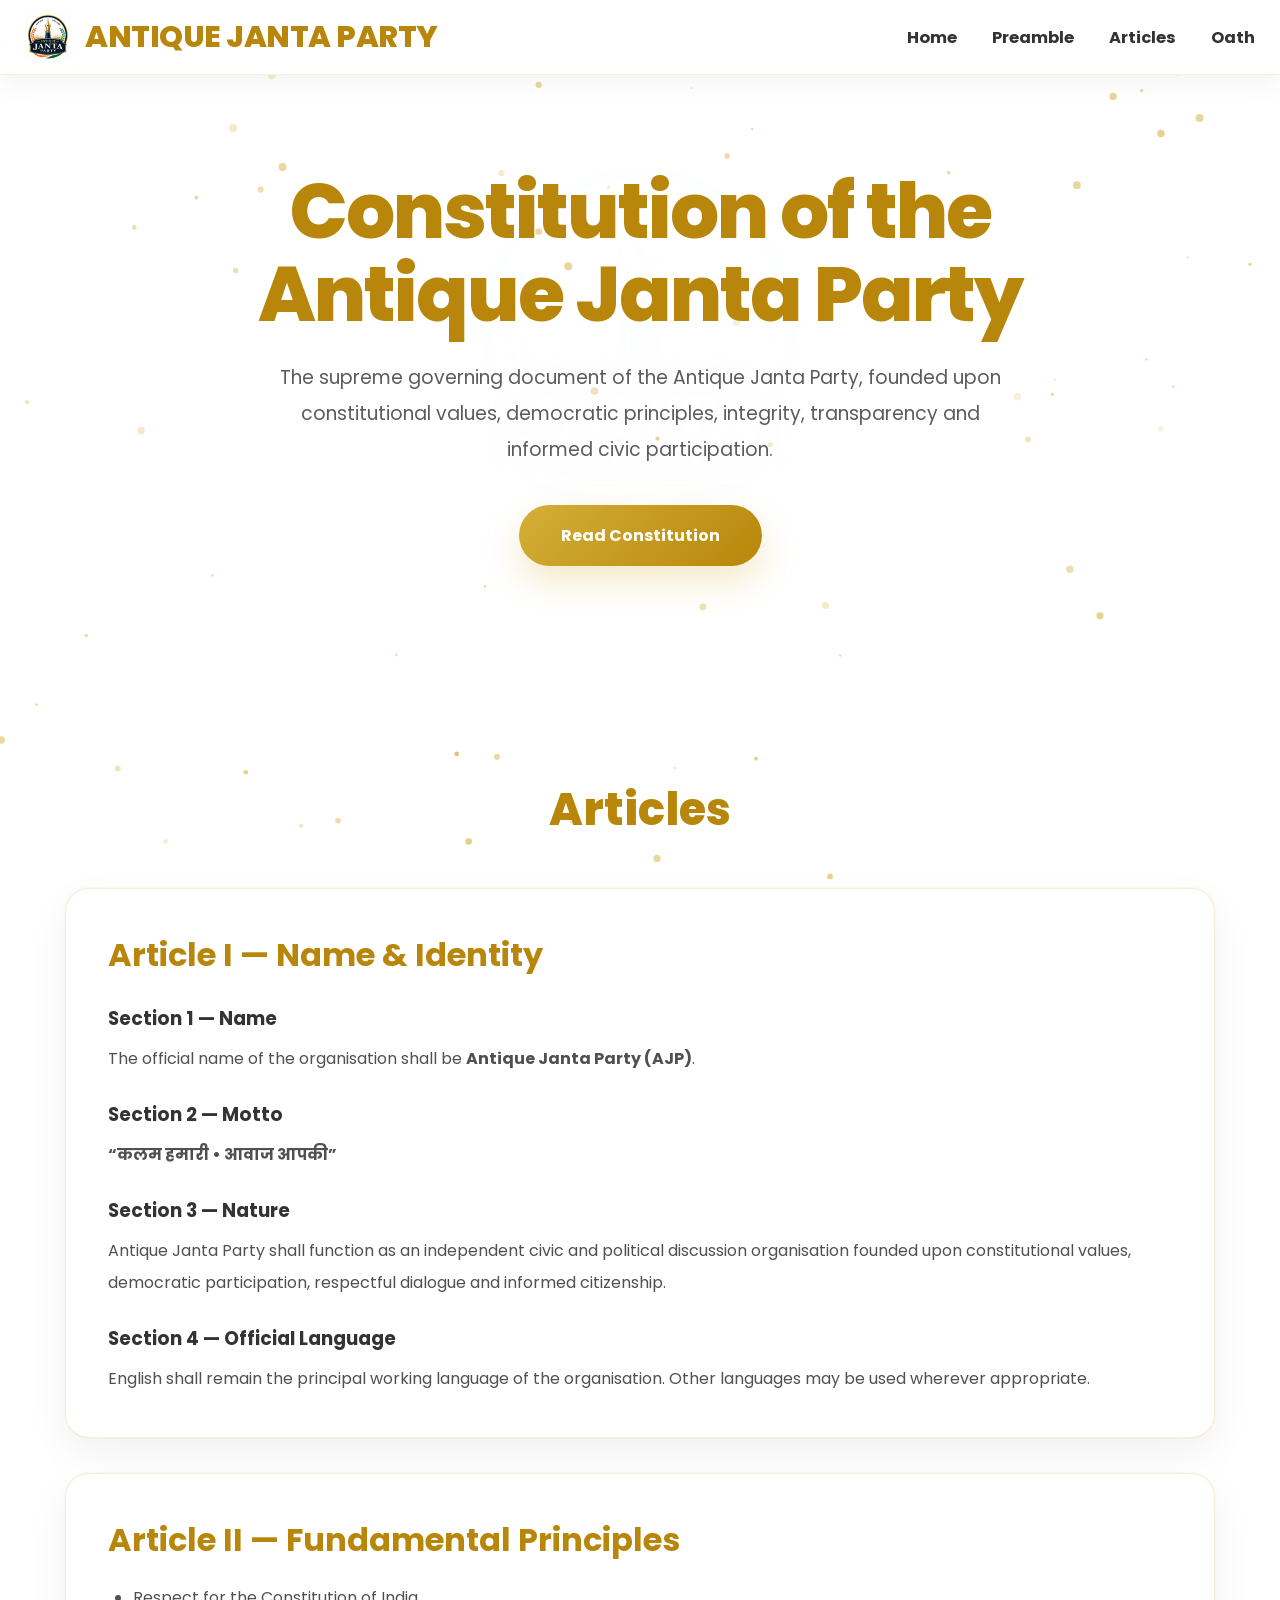
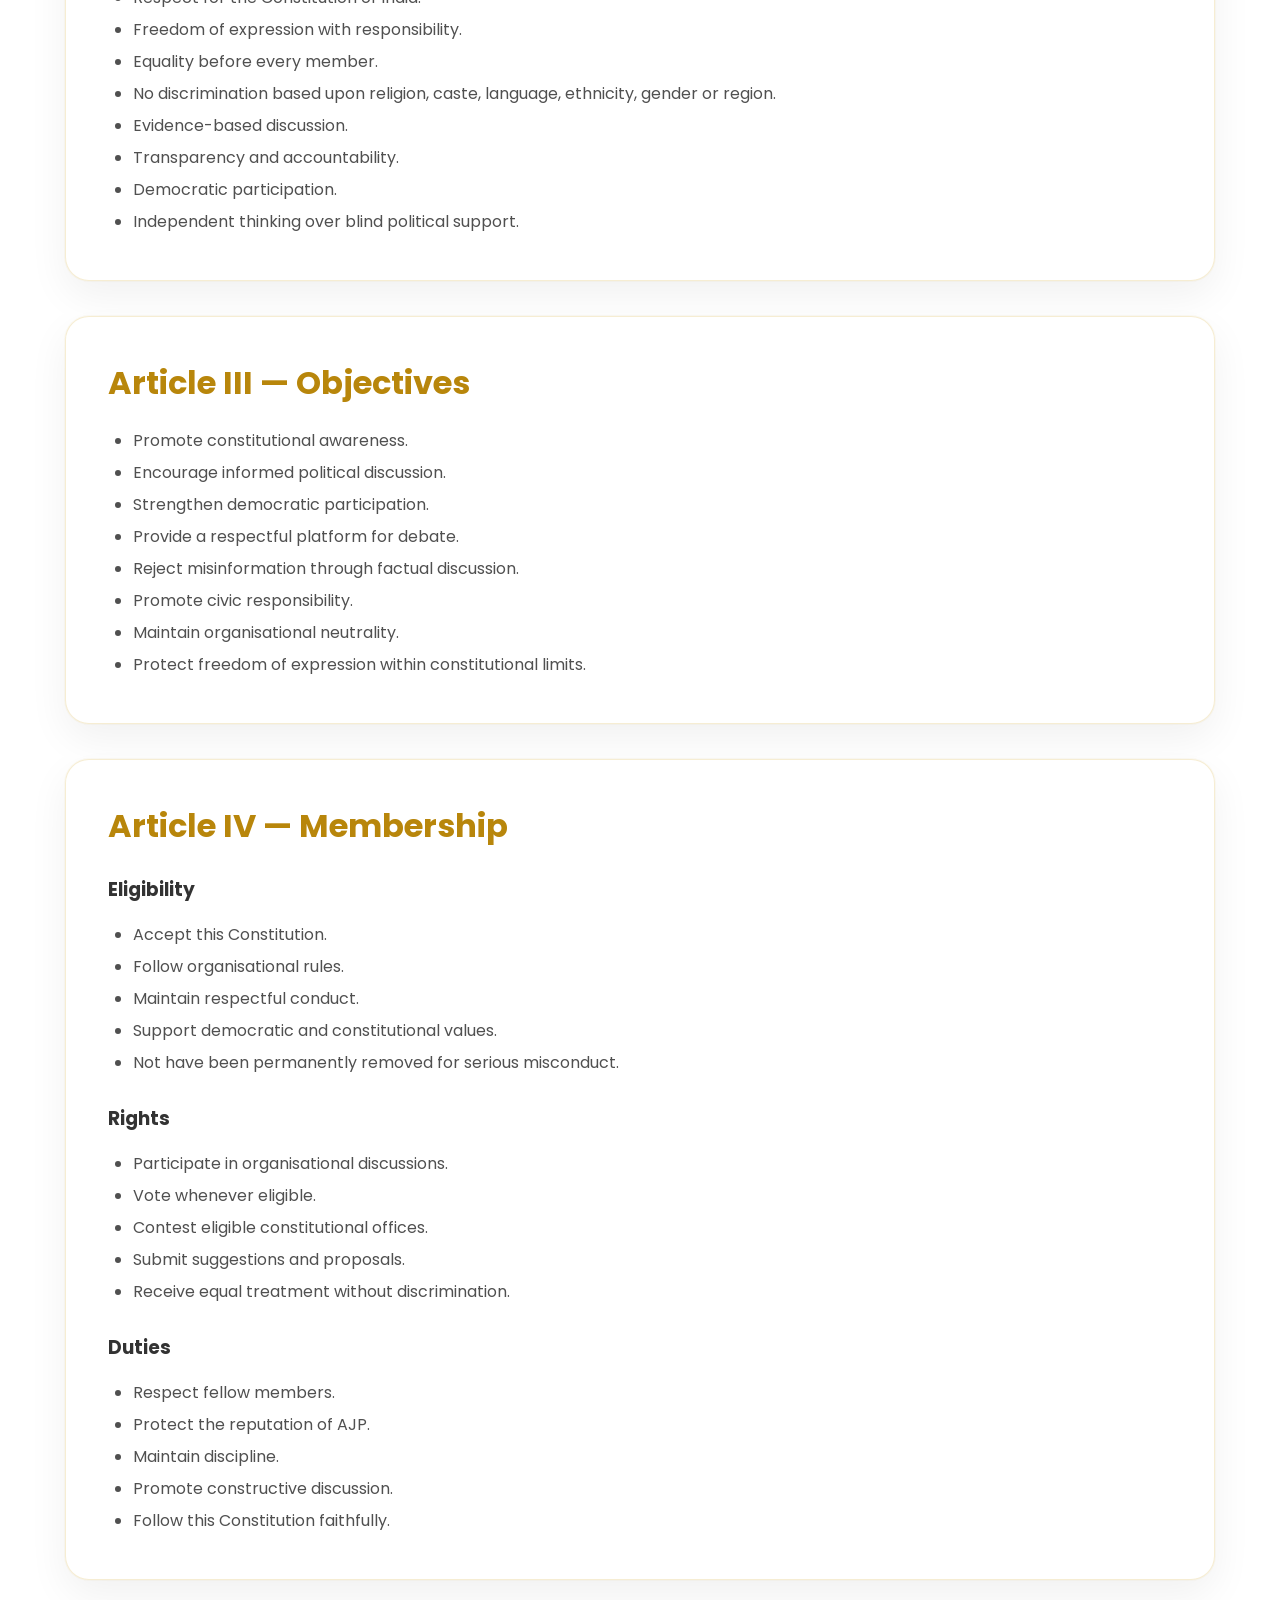
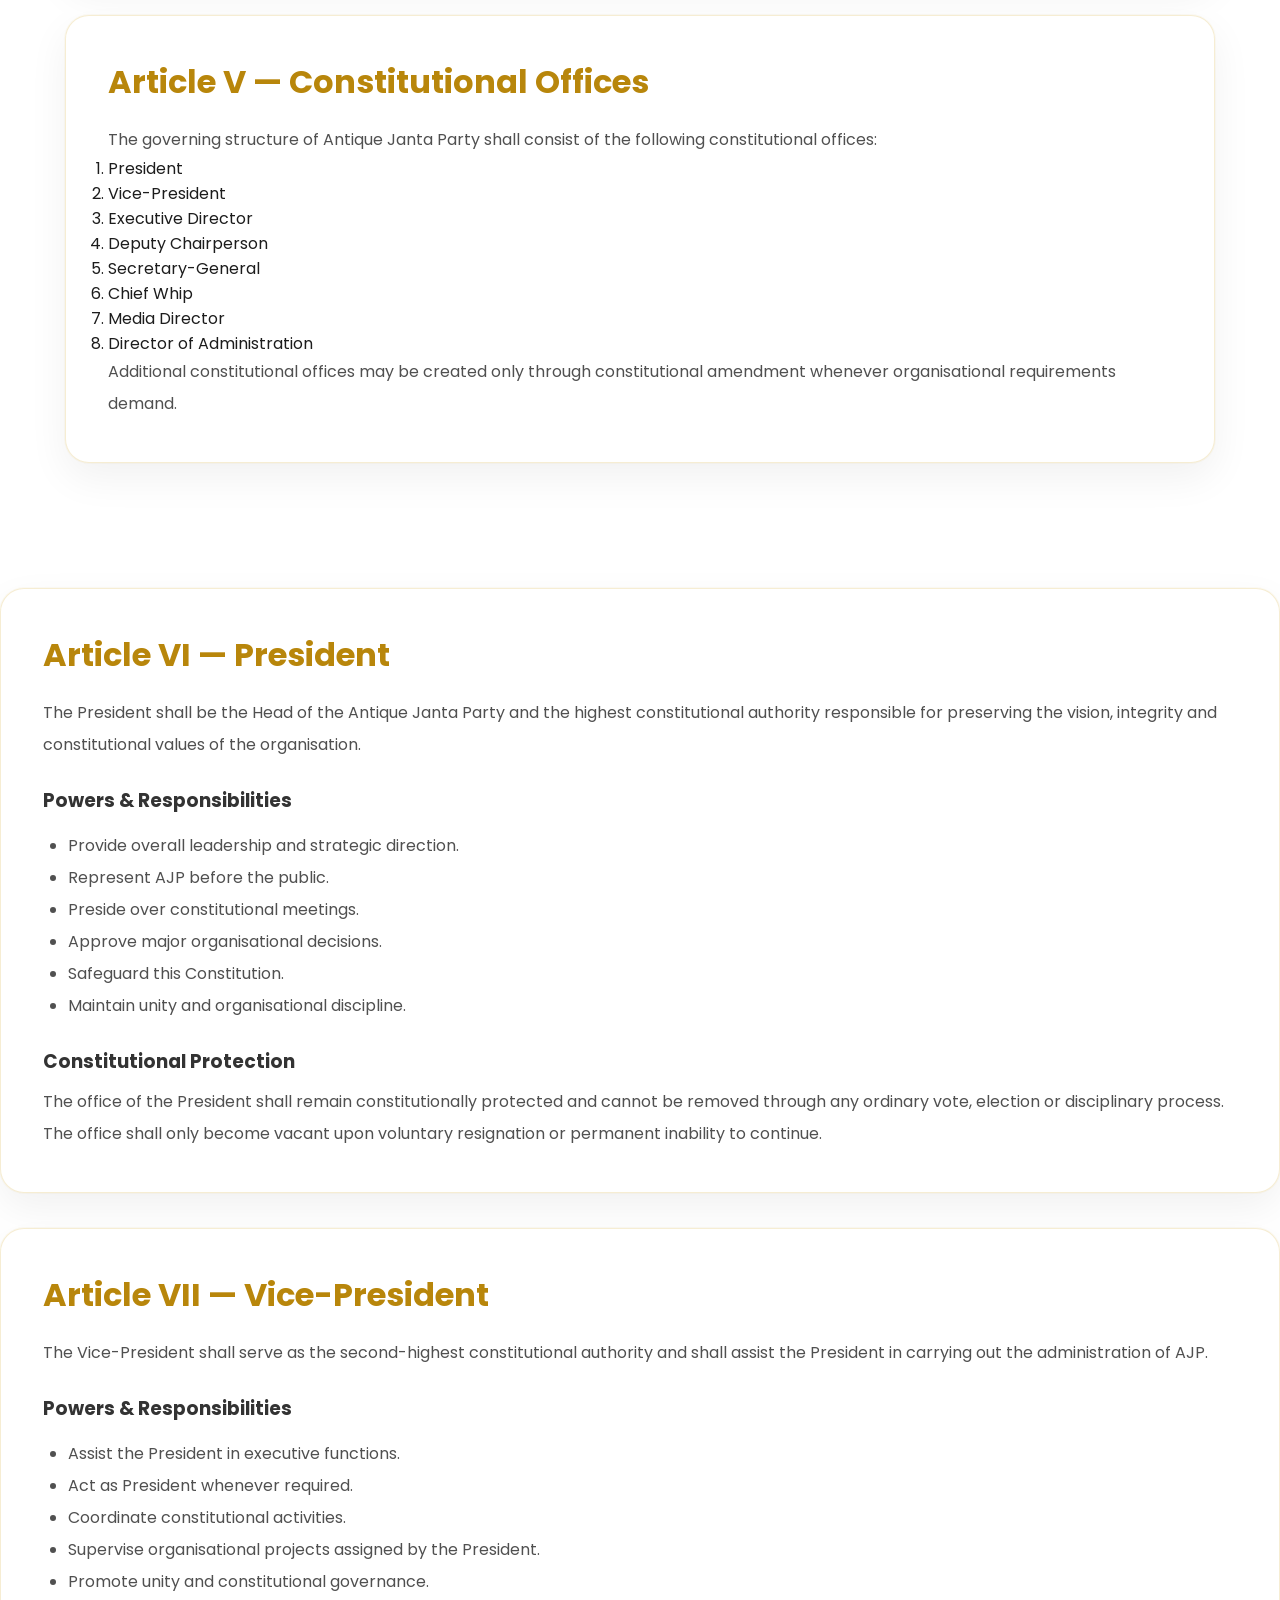
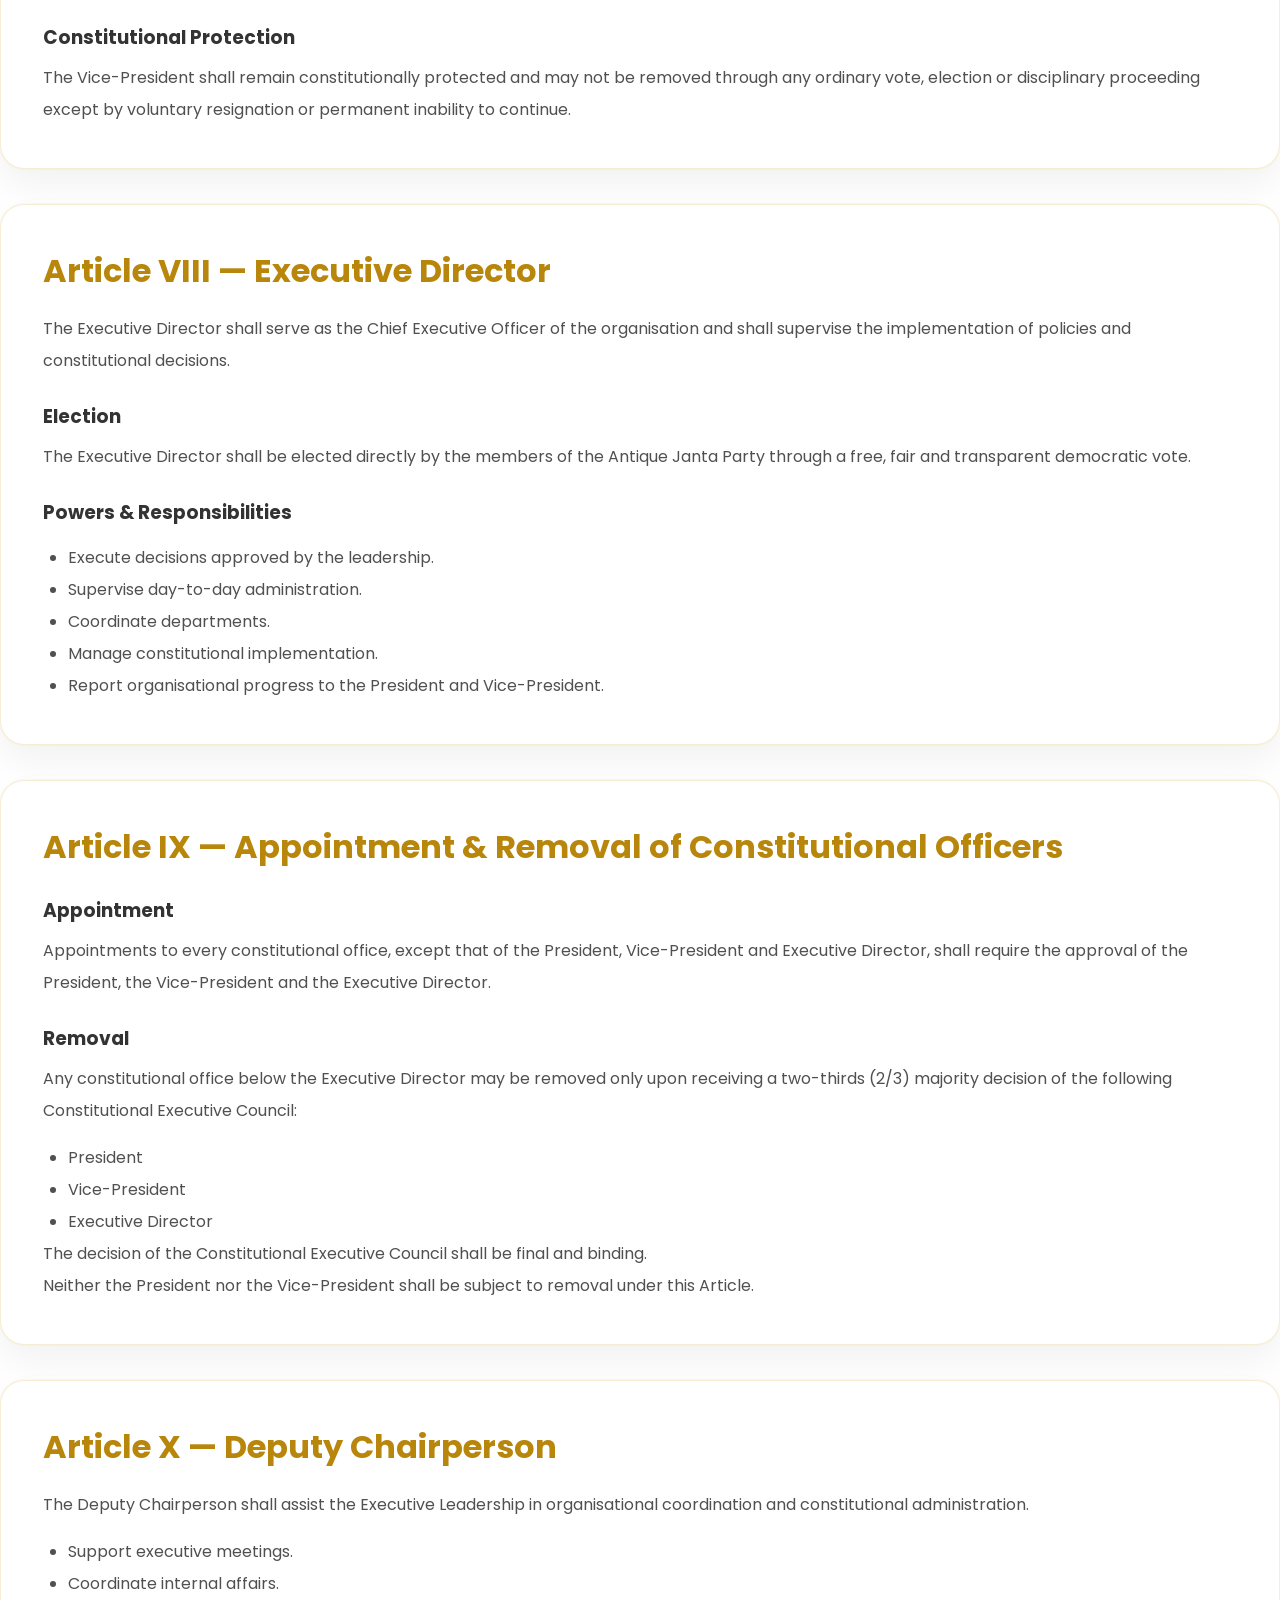
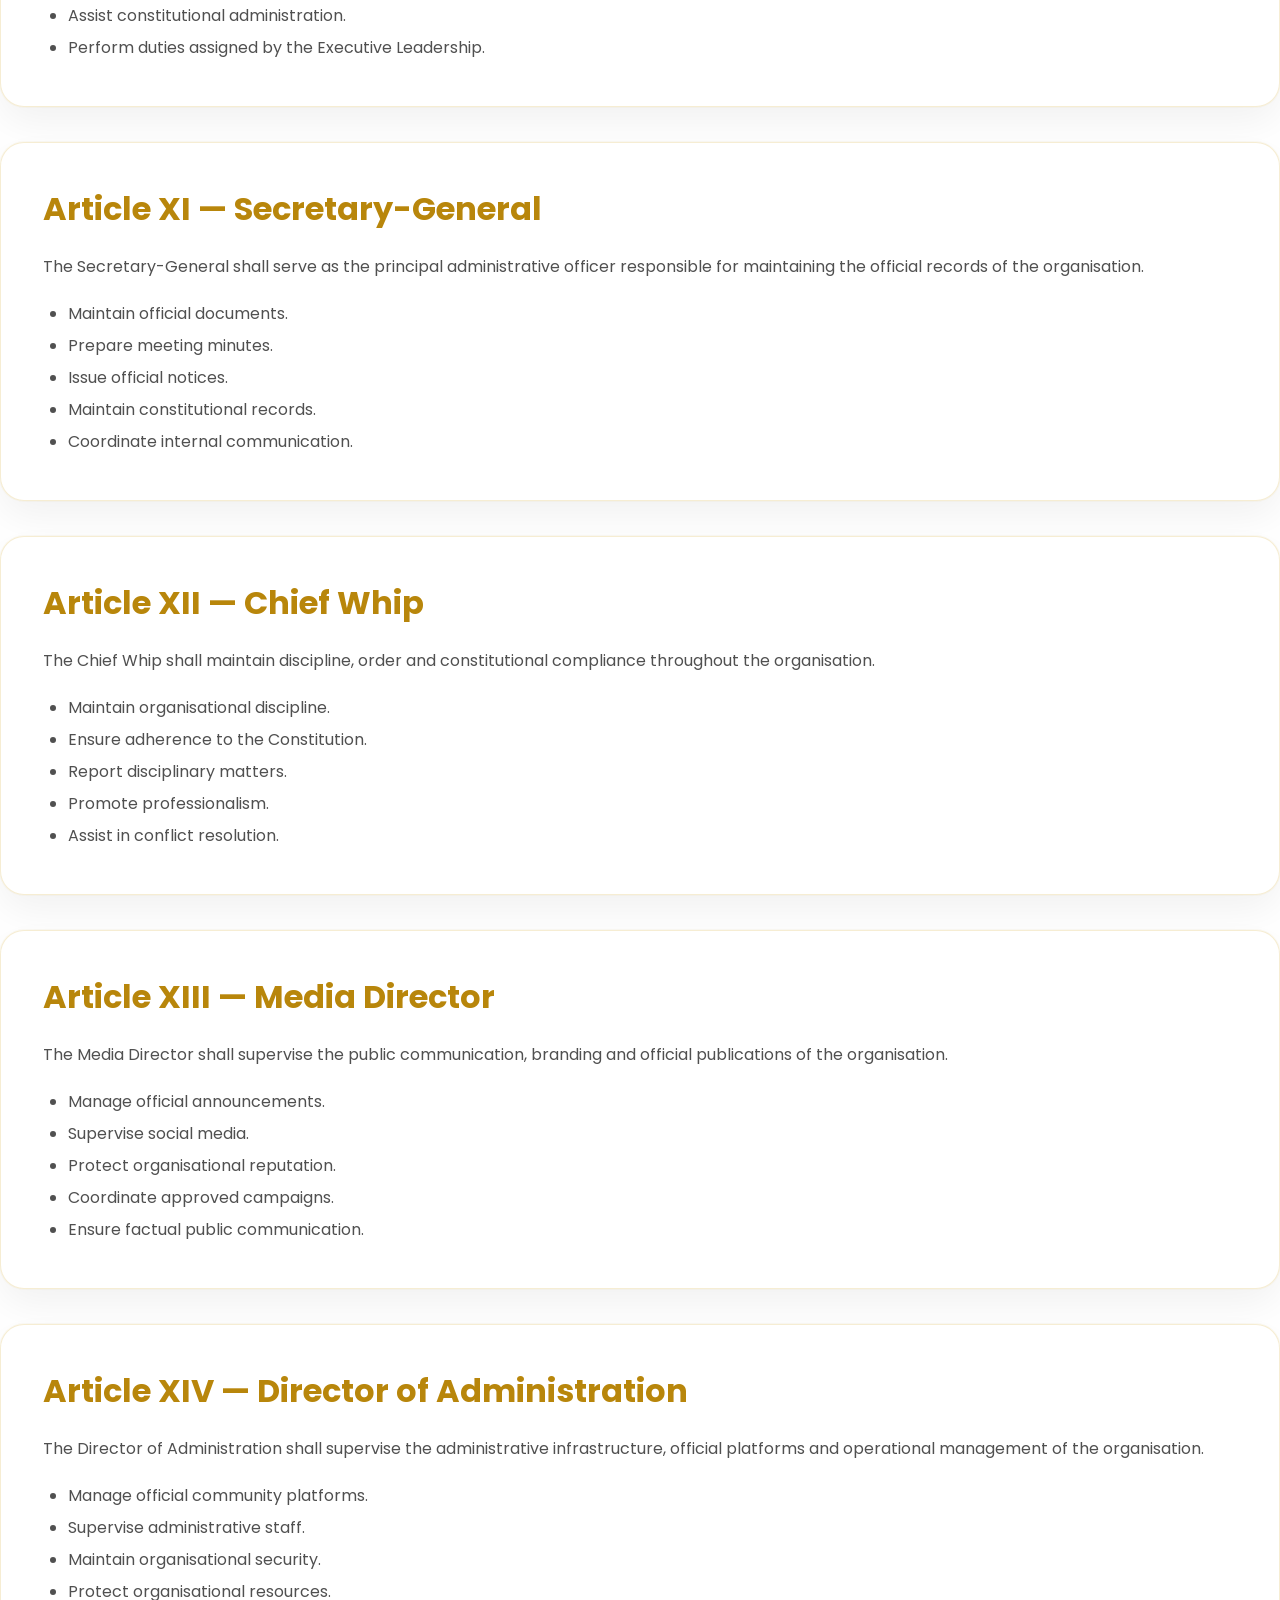
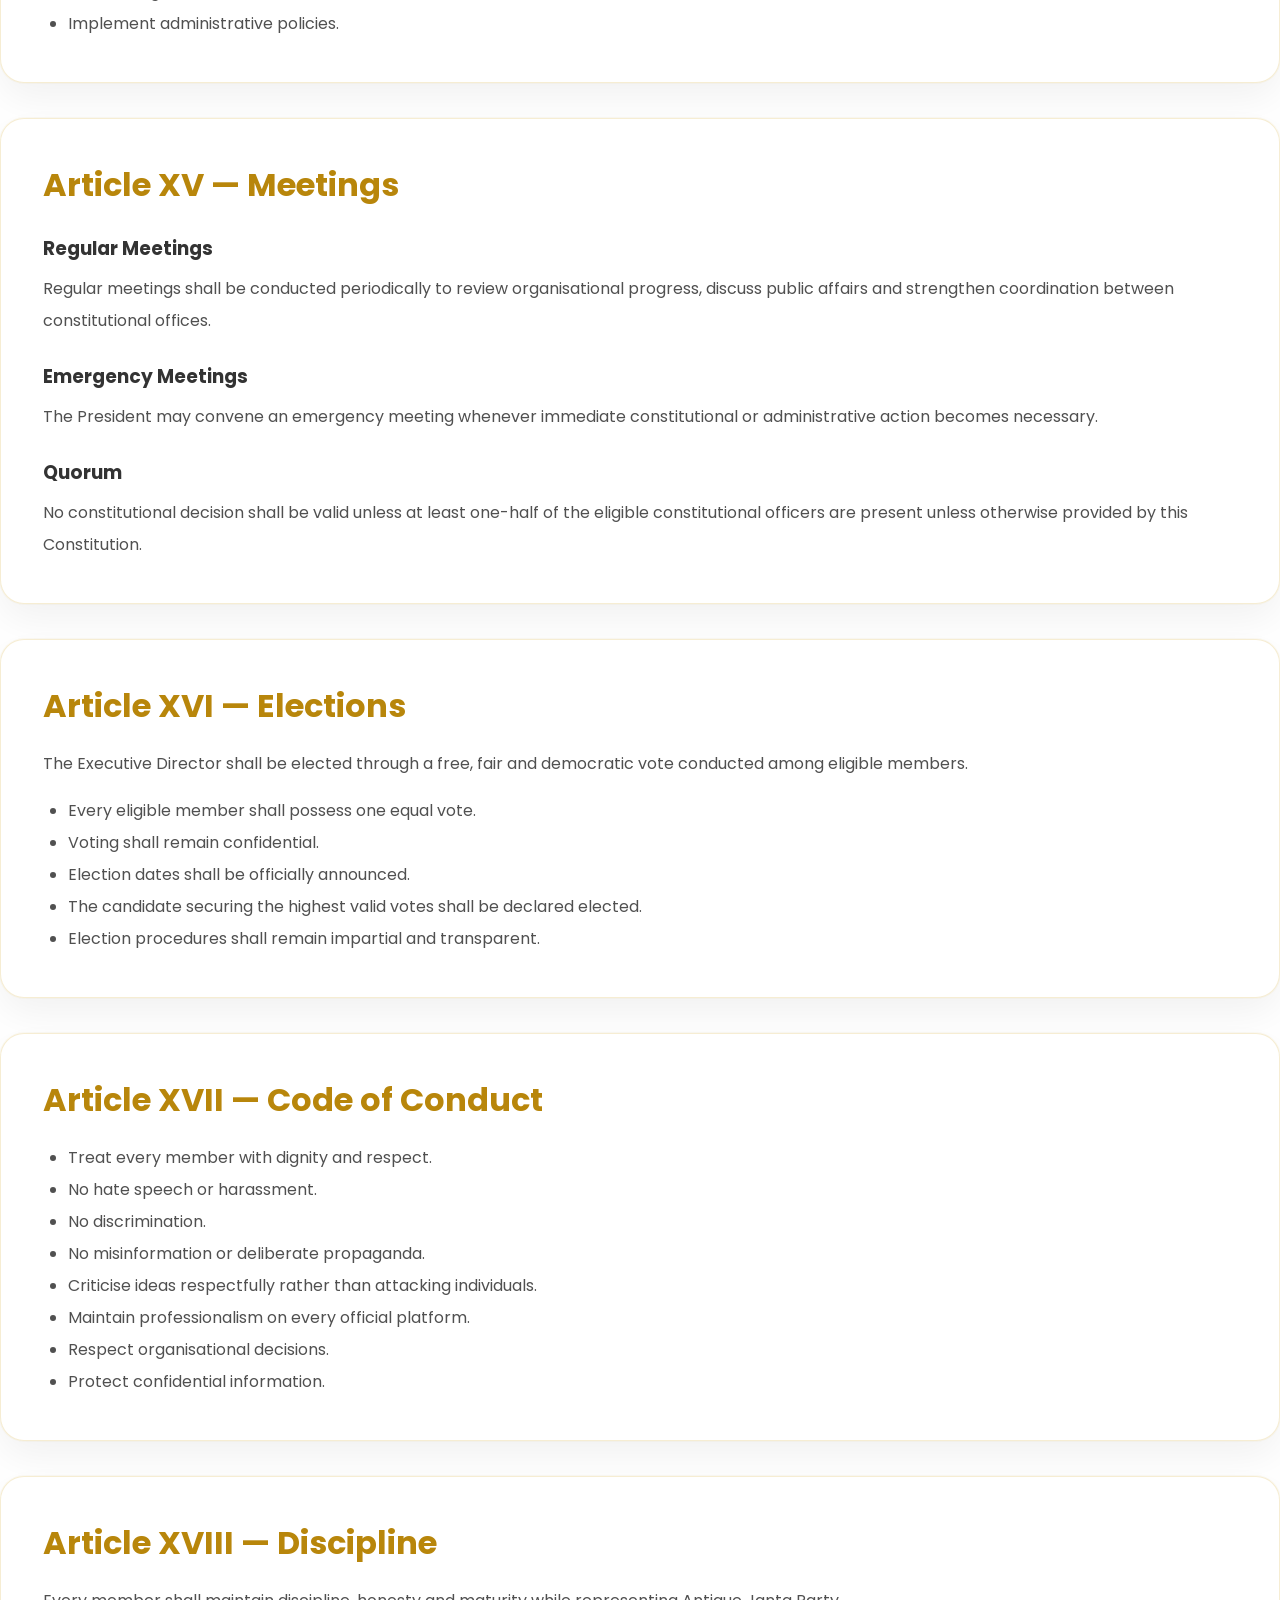
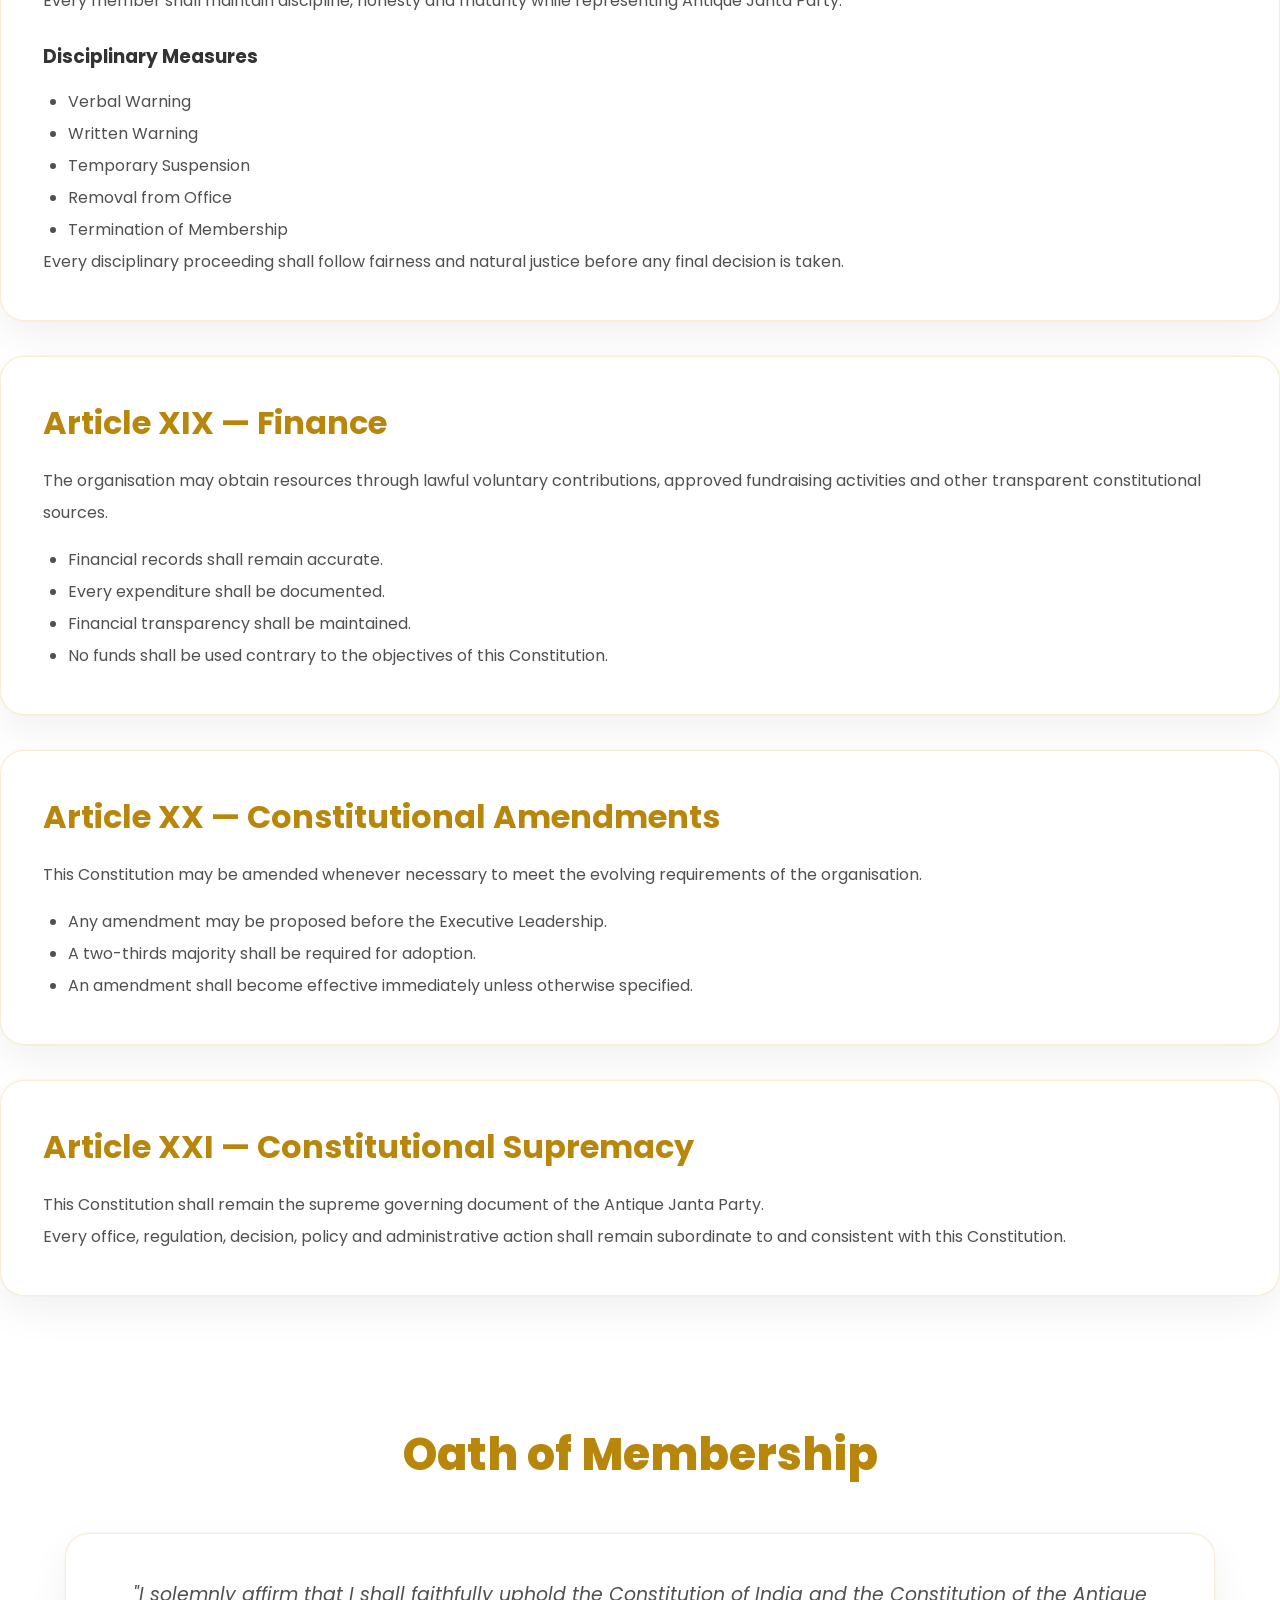
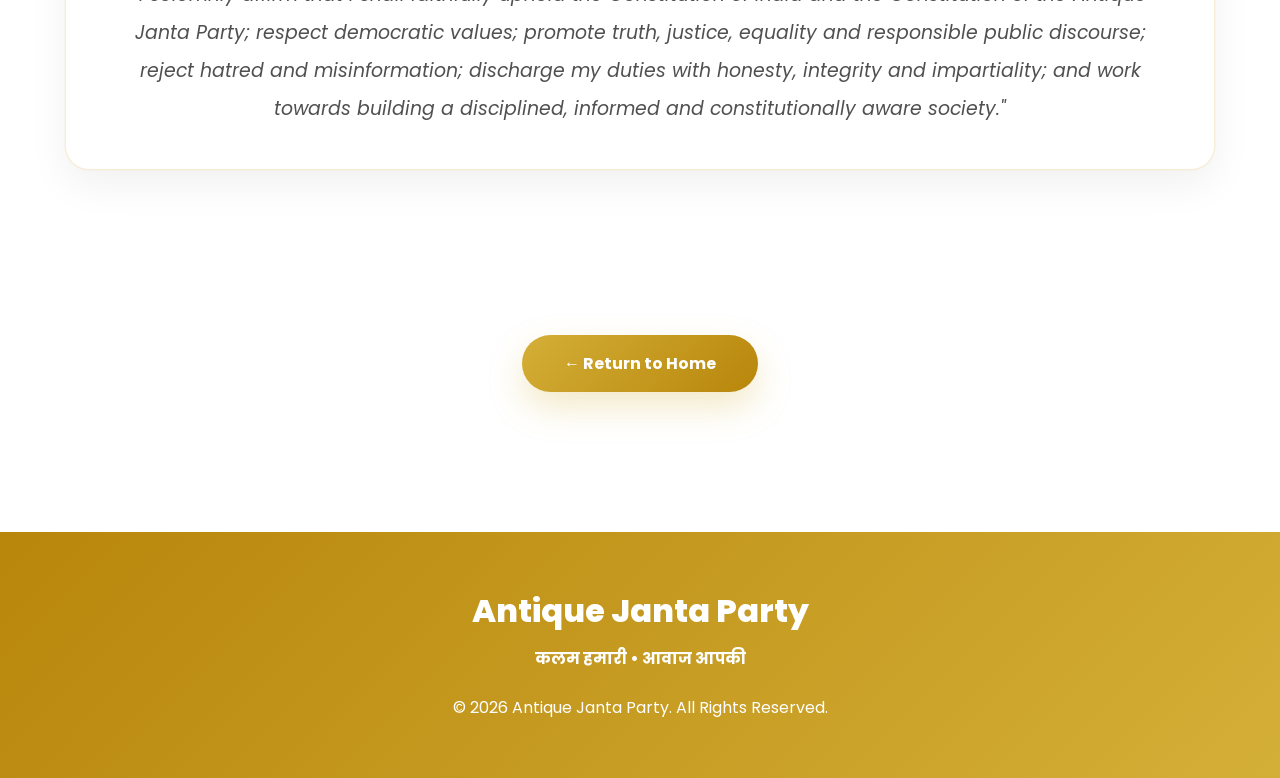
==== commit b142d1cb: "Update constitution.html" ====
--- a/constitution.html
+++ b/constitution.html
@@ -19,8 +19,8 @@
 
 --gold:#D4AF37;
 --gold-dark:#B8860B;
---black:#1d1d1d;
---text:#4b4b4b;
+--black:#1c1c1c;
+--text:#505050;
 --border:rgba(212,175,55,.22);
 
 }
@@ -36,17 +36,15 @@
 }
 
 body{
-
 font-family:"Poppins",sans-serif;
-background:#fff;
+background:#ffffff;
 color:var(--black);
 overflow-x:hidden;
-
-}
-
-/*======================
+}
+
+/*==============================
 SCROLLBAR
-======================*/
+==============================*/
 
 ::-webkit-scrollbar{
 width:10px;
@@ -54,175 +52,121 @@
 
 ::-webkit-scrollbar-thumb{
 background:linear-gradient(var(--gold),var(--gold-dark));
-border-radius:50px;
-}
-
-/*======================
-PROGRESS BAR
-======================*/
+border-radius:100px;
+}
+
+/*==============================
+SCROLL PROGRESS
+==============================*/
 
 #progress{
-
 position:fixed;
 top:0;
 left:0;
+width:0;
 height:4px;
-width:0;
 background:linear-gradient(90deg,var(--gold),var(--gold-dark));
-z-index:99999;
-
-}
-
-/*======================
+z-index:999999;
+}
+
+/*==============================
 PARTICLES
-======================*/
+==============================*/
 
 #particles{
-
 position:fixed;
 inset:0;
 pointer-events:none;
-z-index:-5;
-
-}
-
-/*======================
-PREMIUM NAVBAR
-======================*/
+z-index:-10;
+}
+
+/*==============================
+NAVBAR
+==============================*/
 
 header{
-
 position:fixed;
 top:0;
 left:0;
 width:100%;
-
-background:rgba(255,255,255,.90);
+background:rgba(255,255,255,.88);
 backdrop-filter:blur(18px);
-
 border-bottom:1px solid rgba(212,175,55,.18);
-
-box-shadow:0 8px 25px rgba(0,0,0,.04);
-
+box-shadow:0 8px 28px rgba(0,0,0,.05);
 z-index:9999;
-
 }
 
 nav{
-
-max-width:1250px;
+max-width:1280px;
 height:74px;
-
 margin:auto;
-
 padding:0 25px;
-
 display:flex;
-
 justify-content:space-between;
-
 align-items:center;
-
 }
 
 .logo{
-
 display:flex;
 align-items:center;
 gap:14px;
-
 font-size:1.9rem;
 font-weight:800;
-
 color:var(--gold-dark);
-
 letter-spacing:-.5px;
-
 }
 
 .logo img{
-
-width:48px;
-height:48px;
+width:46px;
+height:46px;
 object-fit:contain;
-
 }
 
 nav ul{
-
 display:flex;
+align-items:center;
+gap:35px;
 list-style:none;
-gap:34px;
-
-}
-
-nav ul li{
-
-list-style:none;
-
 }
 
 nav ul li a{
-
 position:relative;
-
 text-decoration:none;
-
 font-weight:700;
-
-font-size:1.03rem;
-
-color:#2f2f2f;
-
+color:#333;
+font-size:1.02rem;
 transition:.35s;
-
 padding:5px 0;
-
 }
 
 nav ul li a::after{
-
 content:"";
-
 position:absolute;
-
 left:0;
 bottom:-6px;
-
 width:0%;
-
 height:3px;
-
-border-radius:30px;
-
 background:linear-gradient(90deg,var(--gold),var(--gold-dark));
-
+border-radius:100px;
 transition:.35s;
-
 }
 
 nav ul li a:hover{
-
 color:var(--gold-dark);
-
 }
 
 nav ul li a:hover::after{
-
 width:100%;
-
-}
-
-/*======================
+}
+
+/*==============================
 HERO
-======================*/
+==============================*/
 
 .hero{
 
 position:relative;
 
-min-height:520px;
-
 display:flex;
 
 justify-content:center;
@@ -231,7 +175,7 @@
 
 text-align:center;
 
-padding:150px 20px 100px;
+padding:170px 20px 120px;
 
 overflow:hidden;
 
@@ -249,26 +193,22 @@
 
 linear-gradient(rgba(255,255,255,.93),rgba(255,255,255,.95)),
 
-url("logo.png") center/370px no-repeat;
+url("logo.png") center center/380px no-repeat;
 
 opacity:.12;
 
-animation:floatLogo 14s ease-in-out infinite;
-
-}
-
-@keyframes floatLogo{
+animation:logoFloat 12s ease-in-out infinite;
+
+}
+
+@keyframes logoFloat{
 
 0%,100%{
-
-transform:translateY(0) scale(1);
-
+transform:translateY(0px) scale(1);
 }
 
 50%{
-
 transform:translateY(-12px) scale(1.05);
-
 }
 
 }
@@ -276,6 +216,7 @@
 .hero-content{
 
 position:relative;
+
 z-index:2;
 
 max-width:950px;
@@ -298,13 +239,13 @@
 
 .hero p{
 
-margin-top:20px;
+margin-top:24px;
 
 font-size:1.18rem;
 
 line-height:1.9;
 
-color:#555;
+color:#5c5c5c;
 
 max-width:760px;
 
@@ -312,35 +253,57 @@
 
 }
 
-/*======================
+.hero-btn{
+
+display:inline-block;
+
+margin-top:38px;
+
+padding:18px 42px;
+
+border-radius:50px;
+
+background:linear-gradient(135deg,var(--gold),var(--gold-dark));
+
+text-decoration:none;
+
+color:#fff;
+
+font-weight:700;
+
+box-shadow:0 15px 35px rgba(212,175,55,.28);
+
+transition:.35s;
+
+}
+
+.hero-btn:hover{
+
+transform:translateY(-5px);
+
+box-shadow:0 20px 45px rgba(212,175,55,.42);
+
+}
+
+/*==============================
 COMMON
-======================*/
+==============================*/
 
 section{
-
 padding:90px 20px;
-
 }
 
 .container{
-
 max-width:1150px;
 margin:auto;
-
 }
 
 .title{
-
 font-size:2.8rem;
-
+font-weight:800;
 text-align:center;
-
-font-weight:800;
-
 color:var(--gold-dark);
-
 margin-bottom:45px;
-
 }
 
 .article{
@@ -357,7 +320,7 @@
 
 box-shadow:
 0 15px 40px rgba(0,0,0,.06),
-0 0 0 1px rgba(212,175,55,.04);
+0 0 0 1px rgba(212,175,55,.05);
 
 transition:.35s;
 
@@ -368,126 +331,276 @@
 transform:translateY(-8px);
 
 box-shadow:
-0 25px 55px rgba(0,0,0,.10),
+0 25px 60px rgba(0,0,0,.10),
 0 0 25px rgba(212,175,55,.15);
 
 }
 
 .article h2{
 
+color:var(--gold-dark);
+
 font-size:2rem;
 
+margin-bottom:18px;
+
+}
+
+.article h3{
+
+margin-top:25px;
+
+margin-bottom:10px;
+
+color:#333;
+
+}
+
+.article p{
+
+line-height:2;
+
+color:var(--text);
+
+}
+
+.article ul{
+
+margin-top:15px;
+
+padding-left:25px;
+
+line-height:2;
+
+color:var(--text);
+
+}
+
+/*==============================
+REVEAL
+==============================*/
+
+.reveal{
+opacity:0;
+transform:translateY(60px);
+transition:1s;
+}
+
+.reveal.active{
+opacity:1;
+transform:none;
+}
+
+/*==============================
+RETURN BUTTON
+==============================*/
+
+.home-section{
+padding:40px 20px 70px;
+text-align:center;
+}
+
+.home-btn{
+
+display:inline-flex;
+
+justify-content:center;
+
+align-items:center;
+
+padding:18px 44px;
+
+background:linear-gradient(135deg,var(--gold),var(--gold-dark));
+
+color:#fff;
+
+font-weight:700;
+
+text-decoration:none;
+
+border-radius:50px;
+
+box-shadow:0 15px 35px rgba(212,175,55,.30);
+
+transition:.35s;
+
+}
+
+.home-btn:hover{
+
+transform:translateY(-5px);
+
+box-shadow:0 20px 45px rgba(212,175,55,.45);
+
+}
+
+/*==============================
+FOOTER
+==============================*/
+
+footer{
+
+margin-top:70px;
+
+background:linear-gradient(135deg,var(--gold-dark),var(--gold));
+
+padding:60px 20px;
+
+text-align:center;
+
+color:#fff;
+
+}
+
+footer h2{
+
+font-size:2rem;
+
+font-weight:800;
+
+margin-bottom:12px;
+
+}
+
+footer p{
+
+line-height:1.8;
+
+}
+ /* ==========================
+RETURN HOME BUTTON
+========================== */
+
+.home-section{
+
+padding:40px 20px 70px;
+
+}
+
+.home-btn{
+
+display:inline-block;
+
+padding:16px 42px;
+
+border-radius:50px;
+
+background:linear-gradient(135deg,var(--gold),var(--gold-dark));
+
+color:#fff;
+
+font-weight:700;
+
+text-decoration:none;
+
+transition:.35s;
+
+box-shadow:0 15px 35px rgba(212,175,55,.28);
+
+}
+
+.home-btn:hover{
+
+transform:translateY(-5px);
+
+box-shadow:0 20px 45px rgba(212,175,55,.42);
+
+}
+
+
+/* ==========================
+FOOTER
+========================== */
+
+footer{
+
+background:linear-gradient(135deg,var(--gold-dark),var(--gold));
+
+color:#fff;
+
+text-align:center;
+
+padding:55px 20px;
+
+margin-top:70px;
+
+}
+
+footer h2{
+
+font-size:2rem;
+
+margin-bottom:10px;
+
+}
+
+footer p{
+
+line-height:1.8;
+
+}
+
+
+/* ==========================
+NAV ACTIVE
+========================== */
+
+nav ul li a.active{
+
 color:var(--gold-dark);
 
-margin-bottom:18px;
-
-}
-
-.article h3{
-
-margin-top:24px;
-
-margin-bottom:10px;
-
-color:#333;
-
-}
-
-.article p{
-
-line-height:2;
-
-color:var(--text);
-
-}
-
-.article ul{
-
-margin-top:12px;
-
-padding-left:25px;
-
-line-height:2;
-
-color:var(--text);
-
-}
-
-/*======================
-REVEAL
-======================*/
-
-.reveal{
-
-opacity:0;
-
-transform:translateY(60px);
-
-transition:1s;
-
-}
-
-.reveal.active{
-
-opacity:1;
-
-transform:none;
-
-}
-
-/*======================
+}
+
+nav ul li a.active::after{
+
+width:100%;
+
+}
+
+/*==============================
 RESPONSIVE
-======================*/
+==============================*/
 
 @media(max-width:900px){
 
 nav{
-
 height:auto;
-
 padding:18px;
-
 flex-direction:column;
-
 gap:18px;
-
 }
 
 .logo{
-
 font-size:1.45rem;
-
 }
 
 .logo img{
-
 width:40px;
 height:40px;
-
 }
 
 nav ul{
-
 flex-wrap:wrap;
-
 justify-content:center;
-
 gap:18px;
-
+}
+
+.hero{
+padding:150px 20px 80px;
 }
 
 .hero h1{
-
 font-size:3rem;
-
+}
+
+.hero p{
+font-size:1rem;
 }
 
 .hero::before{
-
 background:
 linear-gradient(rgba(255,255,255,.94),rgba(255,255,255,.95)),
 url("logo.png") center/240px no-repeat;
-
 }
 
 }
@@ -531,37 +644,211 @@
 
 <div class="hero-content">
 
-<h1>Constitution of the Antique Janta Party</h1>
-
-<p>
-
-कलम हमारी • आवाज आपकी
-
-</p>
+<h1>Constitution of the<br>Antique Janta Party</h1>
+
+<p>
+
+The supreme governing document of the Antique Janta Party, founded upon constitutional values, democratic principles, integrity, transparency and informed civic participation.
+
+</p>
+
+<a href="#preamble" class="hero-btn">
+
+Read Constitution
+
+</a>
 
 </div>
 
 </section>
-<section id="preamble" class="reveal">
+<!-- ==========================
+ARTICLES
+========================== -->
+
+<section id="articles" class="reveal">
 
 <div class="container">
 
-<h2 class="title">Preamble</h2>
-
-<div class="article">
-
-<p>
-
-We, the members of the <b>Antique Janta Party (AJP)</b>, united by our commitment to the Constitution of India, democratic values, respectful dialogue and informed citizenship, hereby adopt this Constitution to establish a disciplined, impartial and inclusive political discussion community.
-
-</p>
-
-<br>
-
-<p>
-
-AJP exists to promote constitutional awareness, encourage meaningful political discourse, protect freedom of expression within the limits of respectful conduct, inspire independent thinking over blind political support or blind political opposition, and strengthen democratic participation through informed public discussion.
-
+<h2 class="title">
+Articles
+</h2>
+
+<!-- ARTICLE I -->
+
+<div class="article">
+
+<h2>Article I — Name & Identity</h2>
+
+<h3>Section 1 — Name</h3>
+
+<p>
+The official name of the organisation shall be <strong>Antique Janta Party (AJP)</strong>.
+</p>
+
+<h3>Section 2 — Motto</h3>
+
+<p>
+<strong>“कलम हमारी • आवाज आपकी”</strong>
+</p>
+
+<h3>Section 3 — Nature</h3>
+
+<p>
+Antique Janta Party shall function as an independent civic and political discussion organisation founded upon constitutional values, democratic participation, respectful dialogue and informed citizenship.
+</p>
+
+<h3>Section 4 — Official Language</h3>
+
+<p>
+English shall remain the principal working language of the organisation. Other languages may be used wherever appropriate.
+</p>
+
+</div>
+
+<!-- ARTICLE II -->
+
+<div class="article">
+
+<h2>Article II — Fundamental Principles</h2>
+
+<ul>
+
+<li>Respect for the Constitution of India.</li>
+
+<li>Freedom of expression with responsibility.</li>
+
+<li>Equality before every member.</li>
+
+<li>No discrimination based upon religion, caste, language, ethnicity, gender or region.</li>
+
+<li>Evidence-based discussion.</li>
+
+<li>Transparency and accountability.</li>
+
+<li>Democratic participation.</li>
+
+<li>Independent thinking over blind political support.</li>
+
+</ul>
+
+</div>
+
+<!-- ARTICLE III -->
+
+<div class="article">
+
+<h2>Article III — Objectives</h2>
+
+<ul>
+
+<li>Promote constitutional awareness.</li>
+
+<li>Encourage informed political discussion.</li>
+
+<li>Strengthen democratic participation.</li>
+
+<li>Provide a respectful platform for debate.</li>
+
+<li>Reject misinformation through factual discussion.</li>
+
+<li>Promote civic responsibility.</li>
+
+<li>Maintain organisational neutrality.</li>
+
+<li>Protect freedom of expression within constitutional limits.</li>
+
+</ul>
+
+</div>
+
+<!-- ARTICLE IV -->
+
+<div class="article">
+
+<h2>Article IV — Membership</h2>
+
+<h3>Eligibility</h3>
+
+<ul>
+
+<li>Accept this Constitution.</li>
+
+<li>Follow organisational rules.</li>
+
+<li>Maintain respectful conduct.</li>
+
+<li>Support democratic and constitutional values.</li>
+
+<li>Not have been permanently removed for serious misconduct.</li>
+
+</ul>
+
+<h3>Rights</h3>
+
+<ul>
+
+<li>Participate in organisational discussions.</li>
+
+<li>Vote whenever eligible.</li>
+
+<li>Contest eligible constitutional offices.</li>
+
+<li>Submit suggestions and proposals.</li>
+
+<li>Receive equal treatment without discrimination.</li>
+
+</ul>
+
+<h3>Duties</h3>
+
+<ul>
+
+<li>Respect fellow members.</li>
+
+<li>Protect the reputation of AJP.</li>
+
+<li>Maintain discipline.</li>
+
+<li>Promote constructive discussion.</li>
+
+<li>Follow this Constitution faithfully.</li>
+
+</ul>
+
+</div>
+
+<!-- ARTICLE V -->
+
+<div class="article">
+
+<h2>Article V — Constitutional Offices</h2>
+
+<p>
+The governing structure of Antique Janta Party shall consist of the following constitutional offices:
+</p>
+
+<ol>
+
+<li>President</li>
+
+<li>Vice-President</li>
+
+<li>Executive Director</li>
+
+<li>Deputy Chairperson</li>
+
+<li>Secretary-General</li>
+
+<li>Chief Whip</li>
+
+<li>Media Director</li>
+
+<li>Director of Administration</li>
+
+</ol>
+
+<p>
+Additional constitutional offices may be created only through constitutional amendment whenever organisational requirements demand.
 </p>
 
 </div>
@@ -569,180 +856,129 @@
 </div>
 
 </section>
-
-<section id="articles" class="reveal">
-
-<div class="container">
-
-<h2 class="title">Constitution</h2>
-
-<!-- ARTICLE I -->
-
-<div class="article">
-
-<h2>Article I — Name & Identity</h2>
-
-<h3>Section 1. Name</h3>
-
-<p>
-
-The official name of the organisation shall be <b>Antique Janta Party (AJP)</b>.
-
-</p>
-
-<h3>Section 2. Motto</h3>
-
-<p>
-
-<b>"कलम हमारी • आवाज आपकी"</b>
-
-</p>
-
-<h3>Section 3. Nature</h3>
-
-<p>
-
-AJP shall function as an independent civic and political discussion organisation committed to constitutional values, democratic participation and responsible public discourse.
-
-</p>
-
-<h3>Section 4. Official Language</h3>
-
-<p>
-
-The official working language shall be English. Additional languages may be used whenever appropriate.
-
-</p>
-
-</div>
-
-<!-- ARTICLE II -->
-
-<div class="article">
-
-<h2>Article II — Fundamental Principles</h2>
-
-<ul>
-
-<li>Respect for the Constitution of India.</li>
-
-<li>Democracy above personality.</li>
-
-<li>Independent thinking over blind political support.</li>
-
-<li>Freedom of expression with responsibility.</li>
-
-<li>Equality before law.</li>
-
-<li>Evidence-based discussion.</li>
-
-<li>Transparency and accountability.</li>
-
-<li>Respectful democratic dialogue.</li>
-
-<li>National unity beyond religion, caste, gender or region.</li>
-
-</ul>
-
-</div>
-
-<!-- ARTICLE III -->
-
-<div class="article">
-
-<h2>Article III — Objectives</h2>
-
-<ul>
-
-<li>Promote constitutional awareness.</li>
-
-<li>Encourage respectful political discussion.</li>
-
-<li>Develop informed citizens.</li>
-
-<li>Strengthen democratic values.</li>
-
-<li>Encourage critical thinking instead of blind political support.</li>
-
-<li>Counter misinformation through facts and evidence.</li>
-
-<li>Promote equality and justice.</li>
-
-<li>Maintain an organised, transparent and disciplined community.</li>
-
-</ul>
-
-</div>
-
-<!-- ARTICLE IV -->
-
-<div class="article">
-
-<h2>Article IV — Membership</h2>
-
-<h3>Eligibility</h3>
-
-<ul>
-
-<li>Accepts this Constitution.</li>
-
-<li>Supports democratic principles.</li>
-
-<li>Agrees to follow Party regulations.</li>
-
-<li>Maintains respectful conduct.</li>
-
-<li>Has not been permanently removed for serious misconduct.</li>
-
-</ul>
-
-<h3>Rights</h3>
-
-<ul>
-
-<li>Participate in Party discussions.</li>
-
-<li>Vote whenever eligible.</li>
-
-<li>Contest constitutional positions where permitted.</li>
-
-<li>Express opinions respectfully.</li>
-
-<li>Appeal disciplinary decisions.</li>
-
-</ul>
-
-<h3>Duties</h3>
-
-<ul>
-
-<li>Respect fellow members.</li>
-
-<li>Protect the reputation of AJP.</li>
-
-<li>Follow constitutional provisions.</li>
-
-<li>Maintain discipline.</li>
-
-<li>Promote constructive discussion.</li>
-
-</ul>
-
-</div>
-
-<!-- ARTICLE V -->
-
-<div class="article">
-
-<h2>Article V — Organisational Structure</h2>
-
-<p>
-
-The constitutional leadership of the Antique Janta Party shall consist of:
-
-</p>
-
-<ol>
+<!-- ARTICLE VI -->
+
+<div class="article">
+
+<h2>Article VI — President</h2>
+
+<p>
+The President shall be the Head of the Antique Janta Party and the highest constitutional authority responsible for preserving the vision, integrity and constitutional values of the organisation.
+</p>
+
+<h3>Powers & Responsibilities</h3>
+
+<ul>
+
+<li>Provide overall leadership and strategic direction.</li>
+
+<li>Represent AJP before the public.</li>
+
+<li>Preside over constitutional meetings.</li>
+
+<li>Approve major organisational decisions.</li>
+
+<li>Safeguard this Constitution.</li>
+
+<li>Maintain unity and organisational discipline.</li>
+
+</ul>
+
+<h3>Constitutional Protection</h3>
+
+<p>
+The office of the President shall remain constitutionally protected and cannot be removed through any ordinary vote, election or disciplinary process. The office shall only become vacant upon voluntary resignation or permanent inability to continue.
+</p>
+
+</div>
+
+<!-- ARTICLE VII -->
+
+<div class="article">
+
+<h2>Article VII — Vice-President</h2>
+
+<p>
+The Vice-President shall serve as the second-highest constitutional authority and shall assist the President in carrying out the administration of AJP.
+</p>
+
+<h3>Powers & Responsibilities</h3>
+
+<ul>
+
+<li>Assist the President in executive functions.</li>
+
+<li>Act as President whenever required.</li>
+
+<li>Coordinate constitutional activities.</li>
+
+<li>Supervise organisational projects assigned by the President.</li>
+
+<li>Promote unity and constitutional governance.</li>
+
+</ul>
+
+<h3>Constitutional Protection</h3>
+
+<p>
+The Vice-President shall remain constitutionally protected and may not be removed through any ordinary vote, election or disciplinary proceeding except by voluntary resignation or permanent inability to continue.
+</p>
+
+</div>
+
+<!-- ARTICLE VIII -->
+
+<div class="article">
+
+<h2>Article VIII — Executive Director</h2>
+
+<p>
+The Executive Director shall serve as the Chief Executive Officer of the organisation and shall supervise the implementation of policies and constitutional decisions.
+</p>
+
+<h3>Election</h3>
+
+<p>
+The Executive Director shall be elected directly by the members of the Antique Janta Party through a free, fair and transparent democratic vote.
+</p>
+
+<h3>Powers & Responsibilities</h3>
+
+<ul>
+
+<li>Execute decisions approved by the leadership.</li>
+
+<li>Supervise day-to-day administration.</li>
+
+<li>Coordinate departments.</li>
+
+<li>Manage constitutional implementation.</li>
+
+<li>Report organisational progress to the President and Vice-President.</li>
+
+</ul>
+
+</div>
+
+<!-- ARTICLE IX -->
+
+<div class="article">
+
+<h2>Article IX — Appointment & Removal of Constitutional Officers</h2>
+
+<h3>Appointment</h3>
+
+<p>
+Appointments to every constitutional office, except that of the President, Vice-President and Executive Director, shall require the approval of the President, the Vice-President and the Executive Director.
+</p>
+
+<h3>Removal</h3>
+
+<p>
+Any constitutional office below the Executive Director may be removed only upon receiving a two-thirds (2/3) majority decision of the following Constitutional Executive Council:
+</p>
+
+<ul>
 
 <li>President</li>
 
@@ -750,180 +986,15 @@
 
 <li>Executive Director</li>
 
-<li>Board Chairperson</li>
-
-<li>Deputy Chairperson</li>
-
-<li>Secretary-General</li>
-
-<li>Media Director</li>
-
-<li>Neutrality Guardian</li>
-
-<li>Session Scribe</li>
-
-<li>Chief Operations Officer (COO)</li>
-
-</ol>
-
-<p>
-
-Additional constitutional offices may be established through constitutional amendment whenever necessary for the efficient functioning of the organisation.
-
-</p>
-
-</div>
-<!-- ARTICLE VI -->
-
-<div class="article">
-
-<h2>Article VI — President</h2>
-
-<p>
-
-The President shall be the constitutional Head of the Antique Janta Party and the guardian of its vision, principles and constitutional integrity.
-
-</p>
-
-<h3>Constitutional Powers</h3>
-
-<ul>
-
-<li>Provide overall leadership to the organisation.</li>
-
-<li>Safeguard the Constitution and Party principles.</li>
-
-<li>Represent the organisation before the public.</li>
-
-<li>Preside over constitutional meetings.</li>
-
-<li>Exercise constitutional authority jointly with the Vice-President and Executive Director where required.</li>
-
-<li>Ensure that all Party decisions remain consistent with this Constitution.</li>
-
-</ul>
-
-<h3>Tenure</h3>
-
-<p>
-
-The office of the President is a permanent constitutional office and shall not be removed through ordinary constitutional procedures.
-
-</p>
-
-</div>
-
-<!-- ARTICLE VII -->
-
-<div class="article">
-
-<h2>Article VII — Vice-President</h2>
-
-<p>
-
-The Vice-President shall serve as the second-highest constitutional authority and shall assist the President in preserving the objectives and constitutional values of AJP.
-
-</p>
-
-<h3>Constitutional Powers</h3>
-
-<ul>
-
-<li>Assist the President in constitutional responsibilities.</li>
-
-<li>Exercise presidential authority whenever authorised.</li>
-
-<li>Participate in appointments and removals of constitutional office bearers.</li>
-
-<li>Support the Executive Director in organisational administration.</li>
-
-</ul>
-
-<h3>Tenure</h3>
-
-<p>
-
-The office of the Vice-President is a permanent constitutional office and shall not be removed through ordinary constitutional procedures.
-
-</p>
-
-</div>
-
-<!-- ARTICLE VIII -->
-
-<div class="article">
-
-<h2>Article VIII — Executive Director</h2>
-
-<p>
-
-The Executive Director shall be the chief executive authority responsible for implementing organisational policies and supervising the day-to-day administration of AJP.
-
-</p>
-
-<h3>Election</h3>
-
-<p>
-
-The Executive Director shall be elected through a democratic vote conducted among eligible Party members.
-
-</p>
-
-<h3>Powers & Responsibilities</h3>
-
-<ul>
-
-<li>Implement constitutional decisions.</li>
-
-<li>Coordinate organisational departments.</li>
-
-<li>Supervise administrative affairs.</li>
-
-<li>Lead executive projects.</li>
-
-<li>Recommend reforms for organisational improvement.</li>
-
-</ul>
-
-<h3>Appointment & Removal of Officials</h3>
-
-<p>
-
-The President, Vice-President and Executive Director shall jointly possess the constitutional authority to appoint or remove all remaining constitutional office bearers.
-
-</p>
-
-<p>
-
-Any such appointment or removal shall require the approval of not less than <b>two-thirds (2/3)</b> of these three constitutional authorities.
-
-</p>
-
-</div>
-
-<!-- ARTICLE IX -->
-
-<div class="article">
-
-<h2>Article IX — Board Chairperson & Deputy Chairperson</h2>
-
-<p>
-
-The Board Chairperson and Deputy Chairperson shall assist the constitutional leadership by maintaining organisational stability, advising on governance matters and strengthening institutional coordination.
-
-</p>
-
-<ul>
-
-<li>Provide constitutional guidance.</li>
-
-<li>Assist during executive meetings.</li>
-
-<li>Support organisational development.</li>
-
-<li>Carry out responsibilities assigned by the constitutional leadership.</li>
-
-</ul>
+</ul>
+
+<p>
+The decision of the Constitutional Executive Council shall be final and binding.
+</p>
+
+<p>
+Neither the President nor the Vice-President shall be subject to removal under this Article.
+</p>
 
 </div>
 
@@ -931,118 +1002,73 @@
 
 <div class="article">
 
-<h2>Article X — Secretary-General</h2>
-
-<p>
-
-The Secretary-General shall serve as the principal administrative officer responsible for maintaining official records and ensuring effective internal communication.
-
-</p>
-
-<ul>
+<h2>Article X — Deputy Chairperson</h2>
+
+<p>
+The Deputy Chairperson shall assist the Executive Leadership in organisational coordination and constitutional administration.
+</p>
+
+<ul>
+
+<li>Support executive meetings.</li>
+
+<li>Coordinate internal affairs.</li>
+
+<li>Assist constitutional administration.</li>
+
+<li>Perform duties assigned by the Executive Leadership.</li>
+
+</ul>
+
+</div>
+
+<!-- ARTICLE XI -->
+
+<div class="article">
+
+<h2>Article XI — Secretary-General</h2>
+
+<p>
+The Secretary-General shall serve as the principal administrative officer responsible for maintaining the official records of the organisation.
+</p>
+
+<ul>
+
+<li>Maintain official documents.</li>
+
+<li>Prepare meeting minutes.</li>
+
+<li>Issue official notices.</li>
 
 <li>Maintain constitutional records.</li>
 
-<li>Prepare meeting agendas and minutes.</li>
-
-<li>Issue official notices.</li>
-
-<li>Maintain Party documentation.</li>
-
-<li>Coordinate communication between leadership and members.</li>
-
-</ul>
-
-</div>
-
-<!-- ARTICLE XI -->
-
-<div class="article">
-
-<h2>Article XI — Executive Offices</h2>
-
-<p>
-
-The following constitutional offices shall function under the authority of the Executive Leadership:
-
-</p>
-
-<h3>Media Director</h3>
-
-<ul>
-
-<li>Manage official communications.</li>
-
-<li>Supervise public relations and digital media.</li>
-
-<li>Protect the Party's public image.</li>
-
-</ul>
-
-<h3>Neutrality Guardian</h3>
-
-<ul>
-
-<li>Ensure political neutrality during internal proceedings.</li>
-
-<li>Monitor fairness in discussions and decisions.</li>
-
-<li>Report constitutional violations impartially.</li>
-
-</ul>
-
-<h3>Session Scribe</h3>
-
-<ul>
-
-<li>Record proceedings of official meetings.</li>
-
-<li>Maintain archives of resolutions and debates.</li>
-
-<li>Preserve official constitutional records.</li>
-
-</ul>
-
-<h3>Chief Operations Officer (COO)</h3>
-
-<ul>
-
-<li>Supervise administrative operations.</li>
-
-<li>Manage official platforms and organisational infrastructure.</li>
-
-<li>Coordinate moderators and administrative staff.</li>
-
-<li>Maintain operational efficiency and security.</li>
-
-</ul>
-
-</div>
+<li>Coordinate internal communication.</li>
+
+</ul>
+
+</div>
+
 <!-- ARTICLE XII -->
 
 <div class="article">
 
-<h2>Article XII — Executive Leadership Council</h2>
-
-<p>
-
-The Executive Leadership Council shall be the principal governing body responsible for overseeing the administration, constitutional compliance and long-term development of the Antique Janta Party.
-
-</p>
-
-<h3>Functions</h3>
-
-<ul>
-
-<li>Develop organisational policies.</li>
-
-<li>Approve strategic initiatives.</li>
-
-<li>Review constitutional matters.</li>
-
-<li>Supervise implementation of Party programmes.</li>
-
-<li>Protect the integrity and stability of the organisation.</li>
+<h2>Article XII — Chief Whip</h2>
+
+<p>
+The Chief Whip shall maintain discipline, order and constitutional compliance throughout the organisation.
+</p>
+
+<ul>
+
+<li>Maintain organisational discipline.</li>
+
+<li>Ensure adherence to the Constitution.</li>
+
+<li>Report disciplinary matters.</li>
+
+<li>Promote professionalism.</li>
+
+<li>Assist in conflict resolution.</li>
 
 </ul>
 
@@ -1052,100 +1078,75 @@
 
 <div class="article">
 
-<h2>Article XIII — Meetings</h2>
+<h2>Article XIII — Media Director</h2>
+
+<p>
+The Media Director shall supervise the public communication, branding and official publications of the organisation.
+</p>
+
+<ul>
+
+<li>Manage official announcements.</li>
+
+<li>Supervise social media.</li>
+
+<li>Protect organisational reputation.</li>
+
+<li>Coordinate approved campaigns.</li>
+
+<li>Ensure factual public communication.</li>
+
+</ul>
+
+</div>
+
+<!-- ARTICLE XIV -->
+
+<div class="article">
+
+<h2>Article XIV — Director of Administration</h2>
+
+<p>
+The Director of Administration shall supervise the administrative infrastructure, official platforms and operational management of the organisation.
+</p>
+
+<ul>
+
+<li>Manage official community platforms.</li>
+
+<li>Supervise administrative staff.</li>
+
+<li>Maintain organisational security.</li>
+
+<li>Protect organisational resources.</li>
+
+<li>Implement administrative policies.</li>
+
+</ul>
+
+</div>
+<!-- ARTICLE XV -->
+
+<div class="article">
+
+<h2>Article XV — Meetings</h2>
 
 <h3>Regular Meetings</h3>
 
 <p>
-
-Regular meetings shall be conducted periodically as determined by the Executive Leadership to review organisational progress, discuss public affairs and evaluate future initiatives.
-
+Regular meetings shall be conducted periodically to review organisational progress, discuss public affairs and strengthen coordination between constitutional offices.
 </p>
 
 <h3>Emergency Meetings</h3>
 
 <p>
-
-The President or Executive Director may convene an emergency meeting whenever immediate constitutional or administrative action becomes necessary.
-
+The President may convene an emergency meeting whenever immediate constitutional or administrative action becomes necessary.
 </p>
 
 <h3>Quorum</h3>
 
 <p>
-
-No constitutional decision shall be valid unless at least one-half of the eligible Executive Leadership is present unless otherwise provided under this Constitution.
-
-</p>
-
-</div>
-
-<!-- ARTICLE XIV -->
-
-<div class="article">
-
-<h2>Article XIV — Elections</h2>
-
-<h3>Executive Director Election</h3>
-
-<p>
-
-The Executive Director shall be elected through a free, fair and transparent election conducted among eligible Party members.
-
-</p>
-
-<h3>Voting Principles</h3>
-
-<ul>
-
-<li>Every eligible member shall possess one vote.</li>
-
-<li>Voting shall remain confidential unless otherwise announced.</li>
-
-<li>The candidate receiving the highest valid votes shall be declared elected.</li>
-
-<li>The Election Authority shall ensure impartiality throughout the electoral process.</li>
-
-</ul>
-
-</div>
-
-<!-- ARTICLE XV -->
-
-<div class="article">
-
-<h2>Article XV — Appointments & Removal of Office Bearers</h2>
-
-<p>
-
-Except for the offices of President, Vice-President and Executive Director, every constitutional office shall be filled through appointment.
-
-</p>
-
-<h3>Appointment Authority</h3>
-
-<p>
-
-Appointments shall require the approval of at least two of the following constitutional authorities:
-
-</p>
-
-<ul>
-
-<li>President</li>
-
-<li>Vice-President</li>
-
-<li>Executive Director</li>
-
-</ul>
-
-<h3>Removal</h3>
-
-<p>
-
-The removal of any appointed office bearer shall likewise require a two-thirds (2/3) decision of the President, Vice-President and Executive Director.
-
+No constitutional decision shall be valid unless at least one-half of the eligible constitutional officers are present unless otherwise provided by this Constitution.
 </p>
 
 </div>
@@ -1154,31 +1155,23 @@
 
 <div class="article">
 
-<h2>Article XVI — Code of Conduct</h2>
-
-<p>
-
-Every member of the Antique Janta Party shall uphold the dignity of the organisation by observing the following principles:
-
-</p>
-
-<ul>
-
-<li>Respect every individual regardless of religion, caste, ethnicity, language, gender or region.</li>
-
-<li>Maintain civil and respectful discussion.</li>
-
-<li>Criticise policies and ideas rather than individuals.</li>
-
-<li>Reject blind political support and blind political hatred.</li>
-
-<li>Avoid misinformation and deliberate falsehoods.</li>
-
-<li>Encourage fact-based discussion.</li>
-
-<li>Protect confidential Party information.</li>
-
-<li>Maintain professionalism on all official platforms.</li>
+<h2>Article XVI — Elections</h2>
+
+<p>
+The Executive Director shall be elected through a free, fair and democratic vote conducted among eligible members.
+</p>
+
+<ul>
+
+<li>Every eligible member shall possess one equal vote.</li>
+
+<li>Voting shall remain confidential.</li>
+
+<li>Election dates shall be officially announced.</li>
+
+<li>The candidate securing the highest valid votes shall be declared elected.</li>
+
+<li>Election procedures shall remain impartial and transparent.</li>
 
 </ul>
 
@@ -1188,59 +1181,59 @@
 
 <div class="article">
 
-<h2>Article XVII — Discipline</h2>
-
-<p>
-
-Discipline shall remain essential to the effective functioning of the Antique Janta Party.
-
+<h2>Article XVII — Code of Conduct</h2>
+
+<ul>
+
+<li>Treat every member with dignity and respect.</li>
+
+<li>No hate speech or harassment.</li>
+
+<li>No discrimination.</li>
+
+<li>No misinformation or deliberate propaganda.</li>
+
+<li>Criticise ideas respectfully rather than attacking individuals.</li>
+
+<li>Maintain professionalism on every official platform.</li>
+
+<li>Respect organisational decisions.</li>
+
+<li>Protect confidential information.</li>
+
+</ul>
+
+</div>
+
+<!-- ARTICLE XVIII -->
+
+<div class="article">
+
+<h2>Article XVIII — Discipline</h2>
+
+<p>
+Every member shall maintain discipline, honesty and maturity while representing Antique Janta Party.
 </p>
 
 <h3>Disciplinary Measures</h3>
 
 <ul>
 
-<li>Official Warning.</li>
-
-<li>Temporary Suspension.</li>
-
-<li>Removal from Constitutional Office.</li>
-
-<li>Permanent Termination of Membership.</li>
-
-</ul>
-
-<p>
-
-No member shall be permanently removed without being given an opportunity to present a defence except in extraordinary circumstances involving severe misconduct.
-
-</p>
-
-</div>
-
-<!-- ARTICLE XVIII -->
-
-<div class="article">
-
-<h2>Article XVIII — Finance & Transparency</h2>
-
-<p>
-
-The Party may receive lawful financial support through voluntary contributions, fundraising activities and other approved sources.
-
-</p>
-
-<ul>
-
-<li>Maintain complete financial records.</li>
-
-<li>Ensure transparency wherever applicable.</li>
-
-<li>Prevent misuse of Party resources.</li>
-
-<li>Use organisational funds solely for constitutional objectives.</li>
-
-</ul>
+<li>Verbal Warning</li>
+
+<li>Written Warning</li>
+
+<li>Temporary Suspension</li>
+
+<li>Removal from Office</li>
+
+<li>Termination of Membership</li>
+
+</ul>
+
+<p>
+Every disciplinary proceeding shall follow fairness and natural justice before any final decision is taken.
+</p>
 
 </div>
 
@@ -1248,37 +1241,45 @@
 
 <div class="article">
 
-<h2>Article XIX — Constitutional Amendments</h2>
-
-<p>
-
-This Constitution may be amended whenever necessary to meet the evolving needs of the organisation.
-
+<h2>Article XIX — Finance</h2>
+
+<p>
+The organisation may obtain resources through lawful voluntary contributions, approved fundraising activities and other transparent constitutional sources.
+</p>
+
+<ul>
+
+<li>Financial records shall remain accurate.</li>
+
+<li>Every expenditure shall be documented.</li>
+
+<li>Financial transparency shall be maintained.</li>
+
+<li>No funds shall be used contrary to the objectives of this Constitution.</li>
+
+</ul>
+
+</div>
+
+<!-- ARTICLE XX -->
+
+<div class="article">
+
+<h2>Article XX — Constitutional Amendments</h2>
+
+<p>
+This Constitution may be amended whenever necessary to meet the evolving requirements of the organisation.
 </p>
 
 <ul>
 
 <li>Any amendment may be proposed before the Executive Leadership.</li>
 
-<li>A two-thirds majority shall be required for approval.</li>
-
-<li>Approved amendments shall become effective immediately unless otherwise stated.</li>
-
-</ul>
-
-</div>
-
-<!-- ARTICLE XX -->
-
-<div class="article">
-
-<h2>Article XX — Dissolution</h2>
-
-<p>
-
-The Antique Janta Party shall only be dissolved through an extraordinary constitutional resolution supported by not less than three-fourths of the Executive Leadership after consultation with the membership.
-
-</p>
+<li>A two-thirds majority shall be required for adoption.</li>
+
+<li>An amendment shall become effective immediately unless otherwise specified.</li>
+
+</ul>
 
 </div>
 
@@ -1289,15 +1290,11 @@
 <h2>Article XXI — Constitutional Supremacy</h2>
 
 <p>
-
 This Constitution shall remain the supreme governing document of the Antique Janta Party.
-
-</p>
-
-<p>
-
-Every regulation, policy, appointment and administrative action undertaken by the organisation shall remain consistent with its provisions.
-
+</p>
+
+<p>
+Every office, regulation, decision, policy and administrative action shall remain subordinate to and consistent with this Constitution.
 </p>
 
 </div>
@@ -1305,9 +1302,10 @@
 </div>
 
 </section>
-<!-- ===========================
-OATH OF MEMBERSHIP
-=========================== -->
+
+<!-- ==========================
+OATH
+========================== -->
 
 <section id="oath" class="reveal">
 
@@ -1319,9 +1317,9 @@
 
 <div class="article">
 
-<p style="font-size:1.15rem;text-align:center;font-style:italic;line-height:2">
-
-"I solemnly affirm that I shall uphold the Constitution of India and the Constitution of the Antique Janta Party; respect democratic values; protect freedom of expression with responsibility; reject discrimination, hatred and misinformation; perform my duties honestly, impartially and with integrity; and faithfully serve the ideals, objectives and constitutional principles of the Antique Janta Party."
+<p style="font-size:1.18rem;line-height:2;text-align:center;font-style:italic">
+
+"I solemnly affirm that I shall faithfully uphold the Constitution of India and the Constitution of the Antique Janta Party; respect democratic values; promote truth, justice, equality and responsible public discourse; reject hatred and misinformation; discharge my duties with honesty, integrity and impartiality; and work towards building a disciplined, informed and constitutionally aware society."
 
 </p>
 
@@ -1331,15 +1329,13 @@
 
 </section>
 
-<!-- ===========================
-RETURN HOME
-=========================== -->
-
-<section class="reveal">
-
-<div class="container" style="text-align:center">
-
-<a href="index.html" class="hero-btn">
+<!-- RETURN TO HOME -->
+
+<section class="home-section reveal">
+
+<div class="container" style="text-align:center;">
+
+<a href="index.html" class="home-btn">
 
 ← Return to Home
 
@@ -1349,151 +1345,142 @@
 
 </section>
 
-<!-- ===========================
-FOOTER
-=========================== -->
+<!-- FOOTER -->
 
 <footer>
 
 <h2>Antique Janta Party</h2>
 
-<p style="margin-top:15px">
-कलम हमारी • आवाज आपकी
-</p>
-
-<p style="margin-top:20px">
+<p style="margin-top:10px;">
+<strong>कलम हमारी • आवाज आपकी</strong>
+</p>
+
+<p style="margin-top:20px;">
 © 2026 Antique Janta Party. All Rights Reserved.
 </p>
 
 </footer>
-
 <script>
 
-// ===========================
-// Reveal Animation
-// ===========================
-
-const reveals=document.querySelectorAll(".reveal");
-
-function revealSections(){
-
-reveals.forEach(section=>{
-
-const windowHeight=window.innerHeight;
-
-const revealTop=section.getBoundingClientRect().top;
-
-if(revealTop<windowHeight-100){
-
-section.classList.add("active");
-
-}
+/* ==========================
+SCROLL PROGRESS BAR
+========================== */
+
+const progress = document.getElementById("progress");
+
+window.addEventListener("scroll",()=>{
+
+const scroll =
+document.documentElement.scrollTop;
+
+const height =
+document.documentElement.scrollHeight -
+document.documentElement.clientHeight;
+
+progress.style.width =
+(scroll/height)*100 + "%";
 
 });
 
-}
-
-window.addEventListener("scroll",revealSections);
-
-revealSections();
-
-
-// ===========================
-// Progress Bar
-// ===========================
-
-const progress=document.getElementById("progress");
-
-window.addEventListener("scroll",()=>{
-
-const scroll=document.documentElement.scrollTop;
-
-const height=document.documentElement.scrollHeight-document.documentElement.clientHeight;
-
-progress.style.width=(scroll/height)*100+"%";
+
+/* ==========================
+REVEAL ANIMATION
+========================== */
+
+const reveals =
+document.querySelectorAll(".reveal");
+
+function reveal(){
+
+reveals.forEach(item=>{
+
+const top =
+item.getBoundingClientRect().top;
+
+if(top < window.innerHeight-120){
+
+item.classList.add("active");
+
+}
 
 });
 
-
-// ===========================
-// Gold Particle Animation
-// ===========================
-
-const canvas=document.getElementById("particles");
-
-const ctx=canvas.getContext("2d");
-
-let particles=[];
-
-function resizeCanvas(){
-
-canvas.width=innerWidth;
-
-canvas.height=innerHeight;
-
-}
-
-resizeCanvas();
-
-window.addEventListener("resize",resizeCanvas);
-
-class Particle{
-
-constructor(){
-
-this.x=Math.random()*canvas.width;
-
-this.y=Math.random()*canvas.height;
-
-this.r=Math.random()*2+1;
-
-this.dx=(Math.random()-.5)*0.4;
-
-this.dy=(Math.random()-.5)*0.4;
-
-this.a=Math.random()*0.5+.3;
-
-}
-
-draw(){
+}
+
+window.addEventListener("scroll",reveal);
+
+reveal();
+
+
+/* ==========================
+GOLD PARTICLES
+========================== */
+
+const canvas =
+document.getElementById("particles");
+
+const ctx =
+canvas.getContext("2d");
+
+function resize(){
+
+canvas.width = window.innerWidth;
+canvas.height = window.innerHeight;
+
+}
+
+resize();
+
+window.addEventListener("resize",resize);
+
+const particles=[];
+
+for(let i=0;i<70;i++){
+
+particles.push({
+
+x:Math.random()*canvas.width,
+
+y:Math.random()*canvas.height,
+
+r:Math.random()*3+1,
+
+dx:(Math.random()-.5)*0.4,
+
+dy:(Math.random()-.5)*0.4,
+
+a:Math.random()*0.5+0.2
+
+});
+
+}
+
+function animate(){
+
+ctx.clearRect(0,0,canvas.width,canvas.height);
+
+particles.forEach(p=>{
 
 ctx.beginPath();
 
-ctx.arc(this.x,this.y,this.r,0,Math.PI*2);
-
-ctx.fillStyle=`rgba(212,175,55,${this.a})`;
+ctx.arc(p.x,p.y,p.r,0,Math.PI*2);
+
+ctx.fillStyle=
+`rgba(212,175,55,${p.a})`;
 
 ctx.fill();
 
-}
-
-update(){
-
-this.x+=this.dx;
-
-this.y+=this.dy;
-
-if(this.x<0||this.x>canvas.width)this.dx*=-1;
-
-if(this.y<0||this.y>canvas.height)this.dy*=-1;
-
-this.draw();
-
-}
-
-}
-
-for(let i=0;i<70;i++){
-
-particles.push(new Particle());
-
-}
-
-function animate(){
-
-ctx.clearRect(0,0,canvas.width,canvas.height);
-
-particles.forEach(p=>p.update());
+p.x+=p.dx;
+
+p.y+=p.dy;
+
+if(p.x<0)p.x=canvas.width;
+if(p.x>canvas.width)p.x=0;
+
+if(p.y<0)p.y=canvas.height;
+if(p.y>canvas.height)p.y=0;
+
+});
 
 requestAnimationFrame(animate);
 
@@ -1502,27 +1489,22 @@
 animate();
 
 
-// ===========================
-// Navbar Shadow
-// ===========================
-
-const header=document.querySelector("header");
-
-window.addEventListener("scroll",()=>{
-
-if(window.scrollY>40){
-
-header.style.boxShadow="0 10px 35px rgba(0,0,0,.08)";
-
-header.style.background="rgba(255,255,255,.93)";
-
-}else{
-
-header.style.boxShadow="none";
-
-header.style.background="rgba(255,255,255,.88)";
-
-}
+/* ==========================
+SMOOTH NAV ACTIVE
+========================== */
+
+const links =
+document.querySelectorAll("nav a");
+
+links.forEach(link=>{
+
+link.addEventListener("click",()=>{
+
+links.forEach(a=>a.classList.remove("active"));
+
+link.classList.add("active");
+
+});
 
 });
 
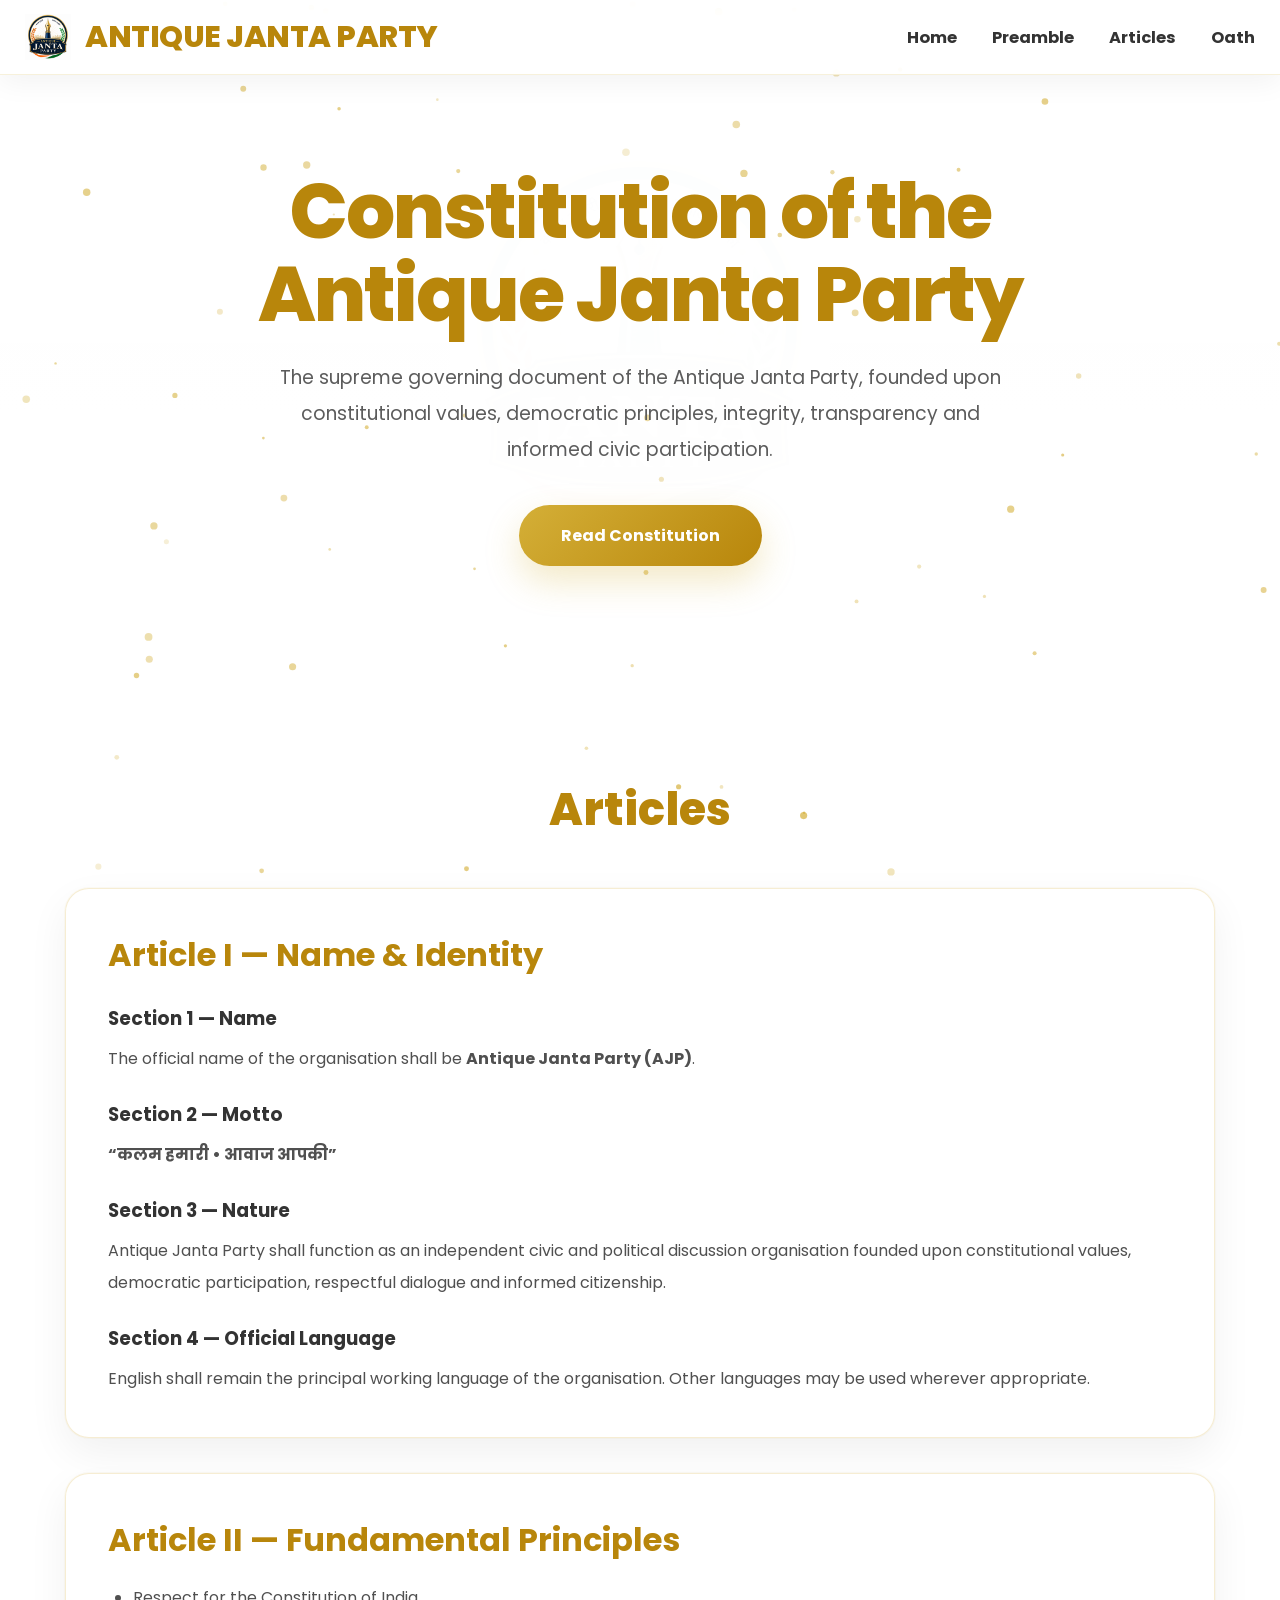
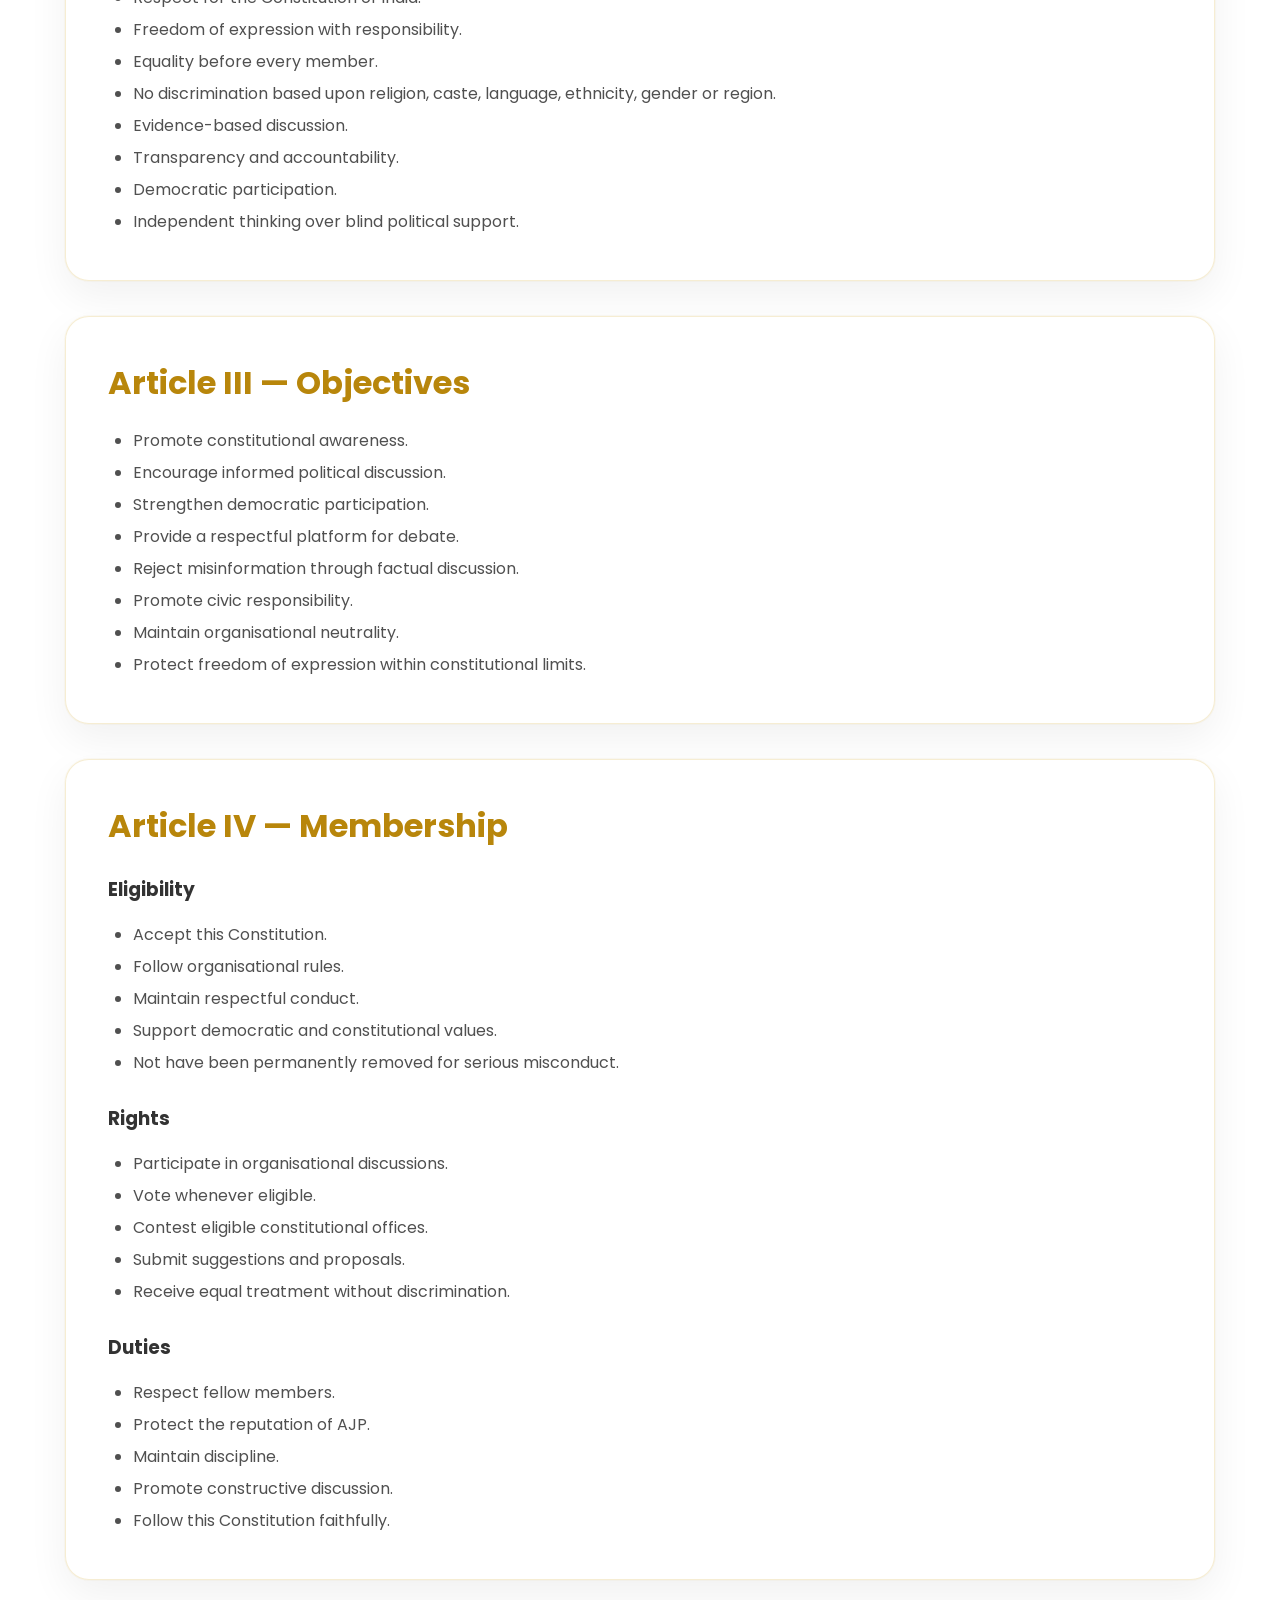
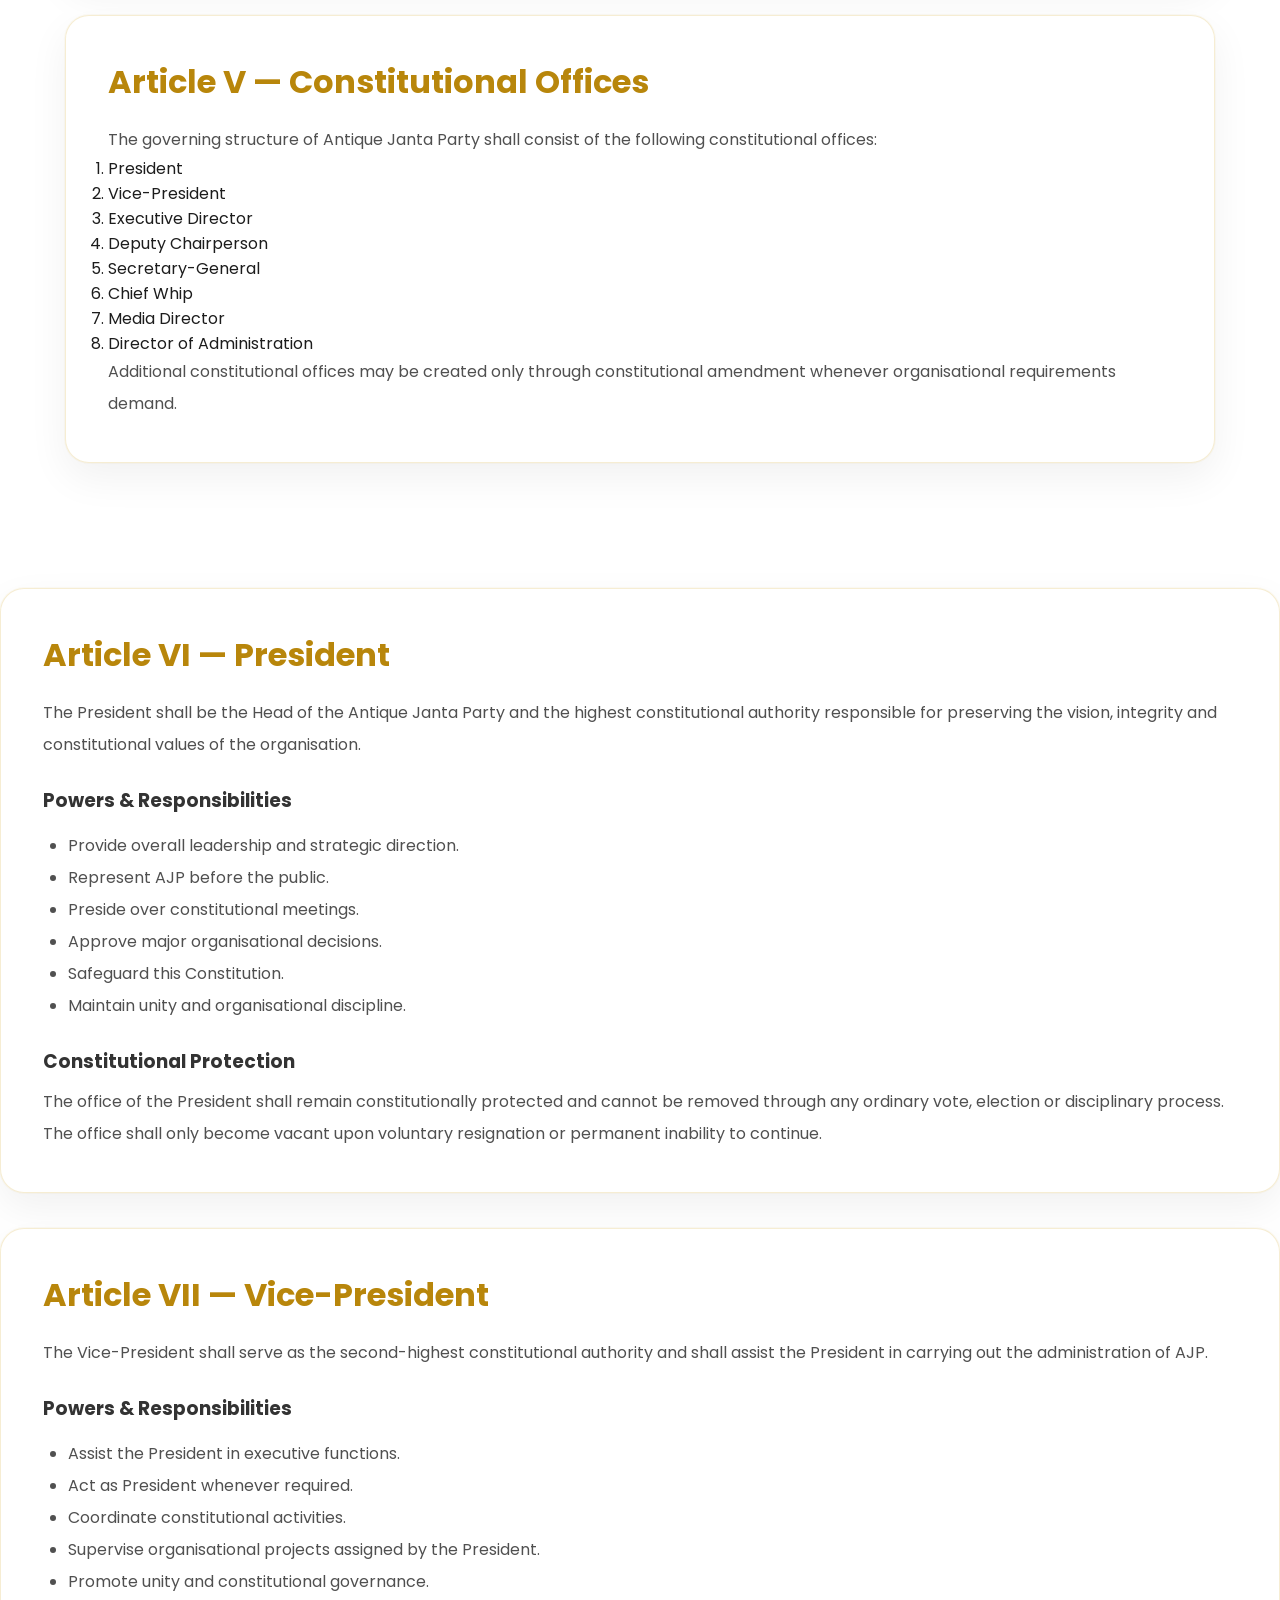
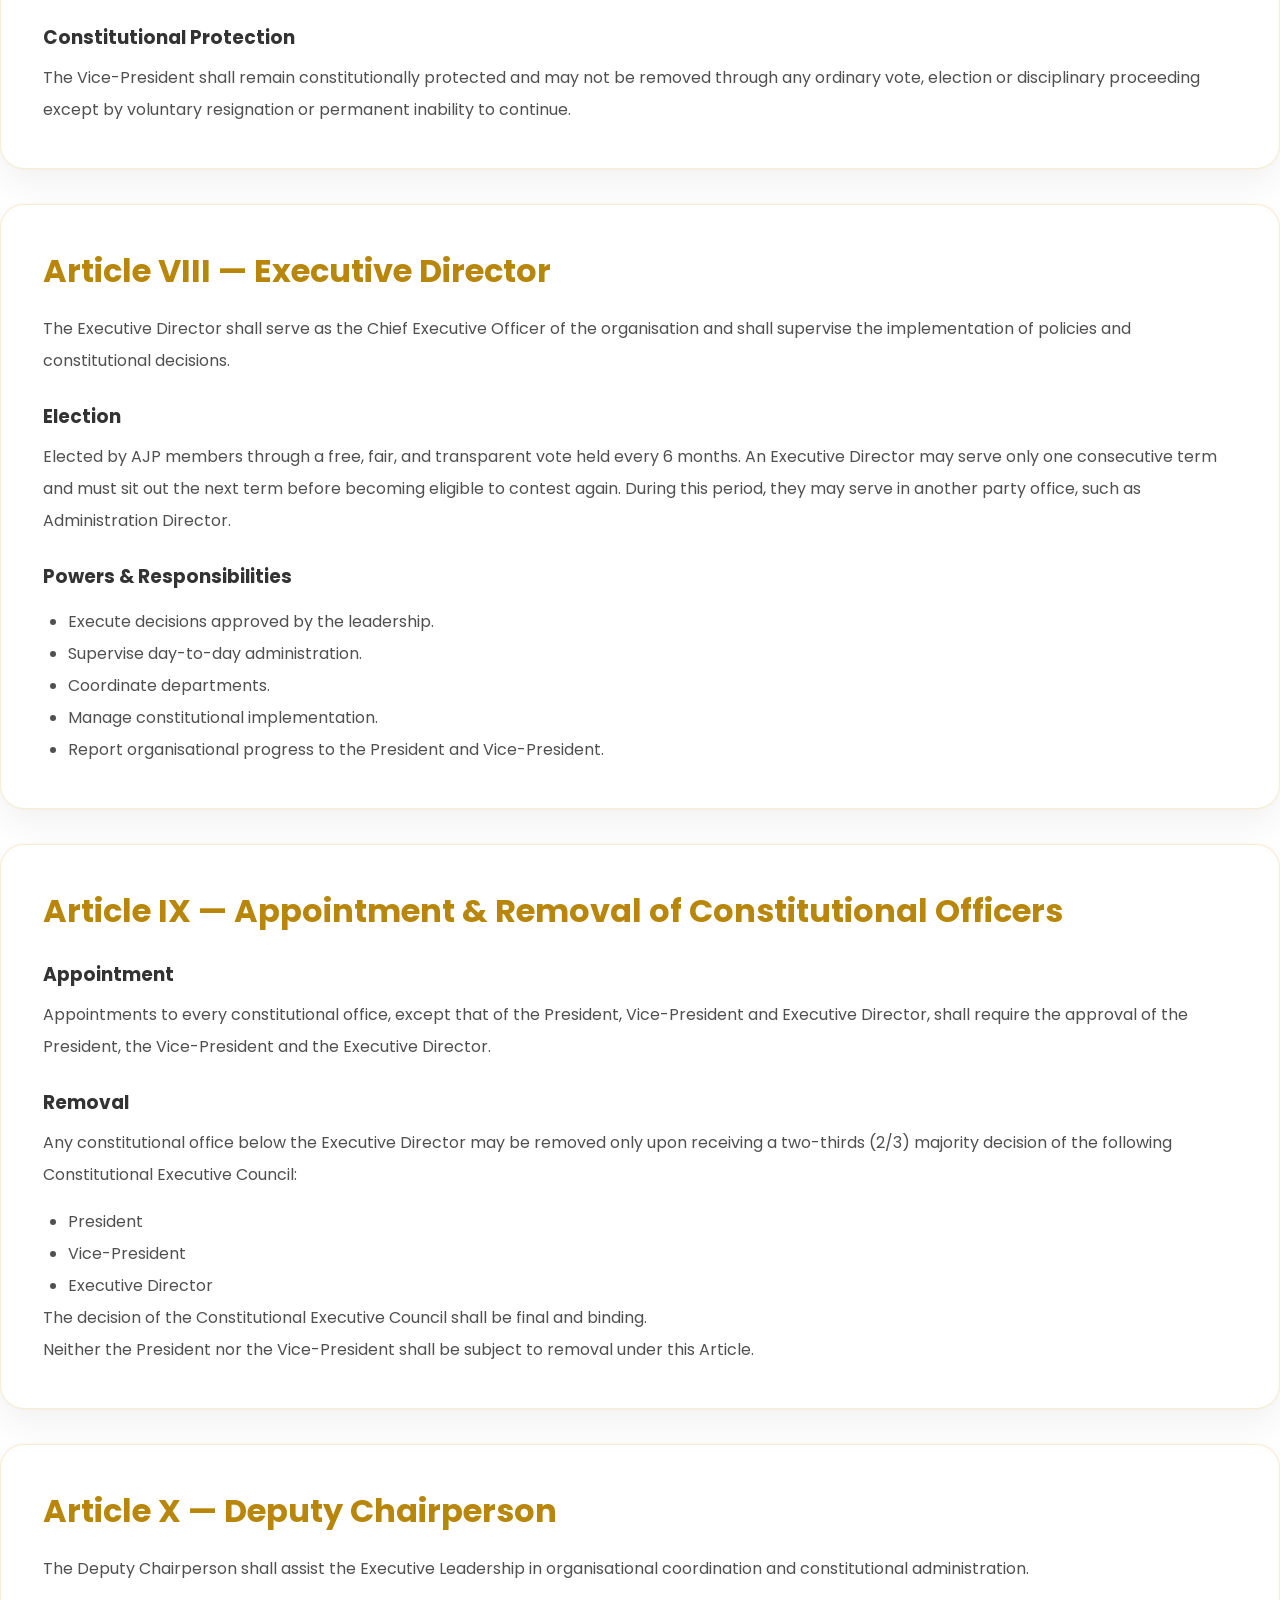
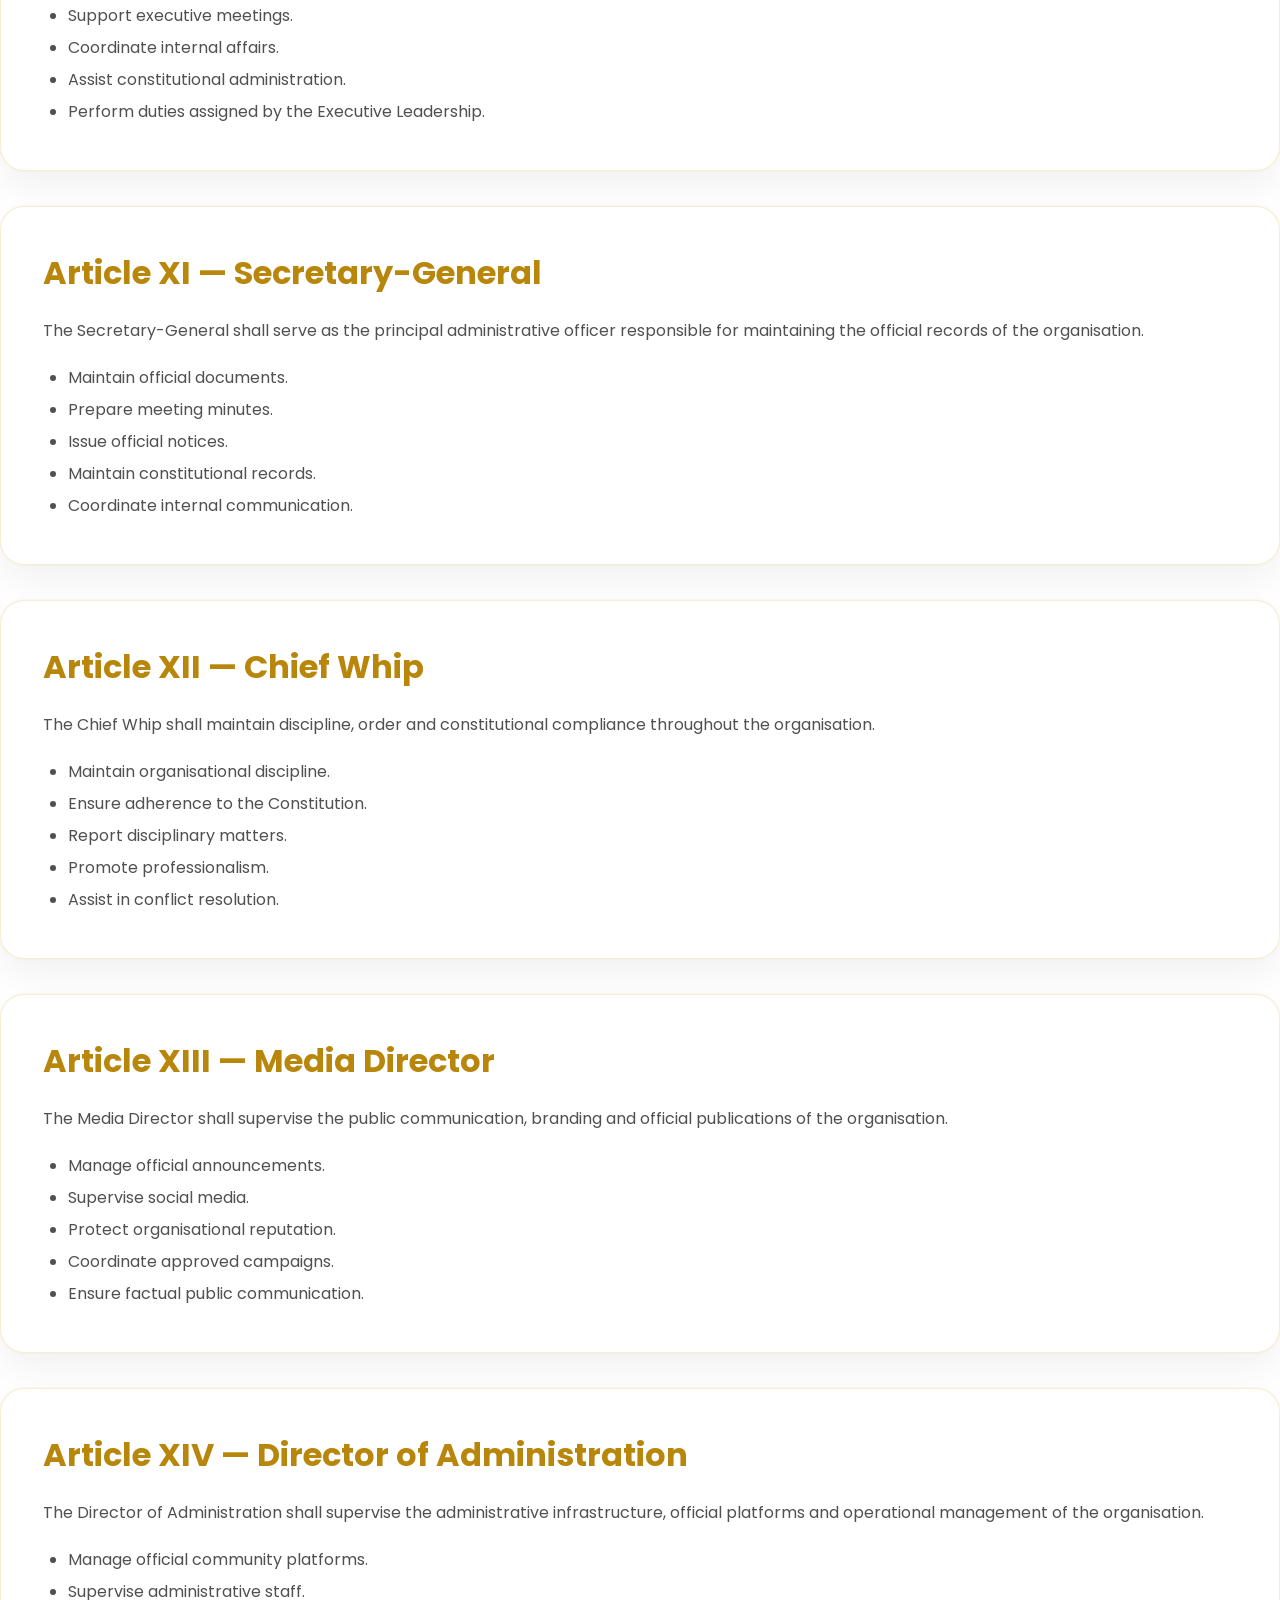
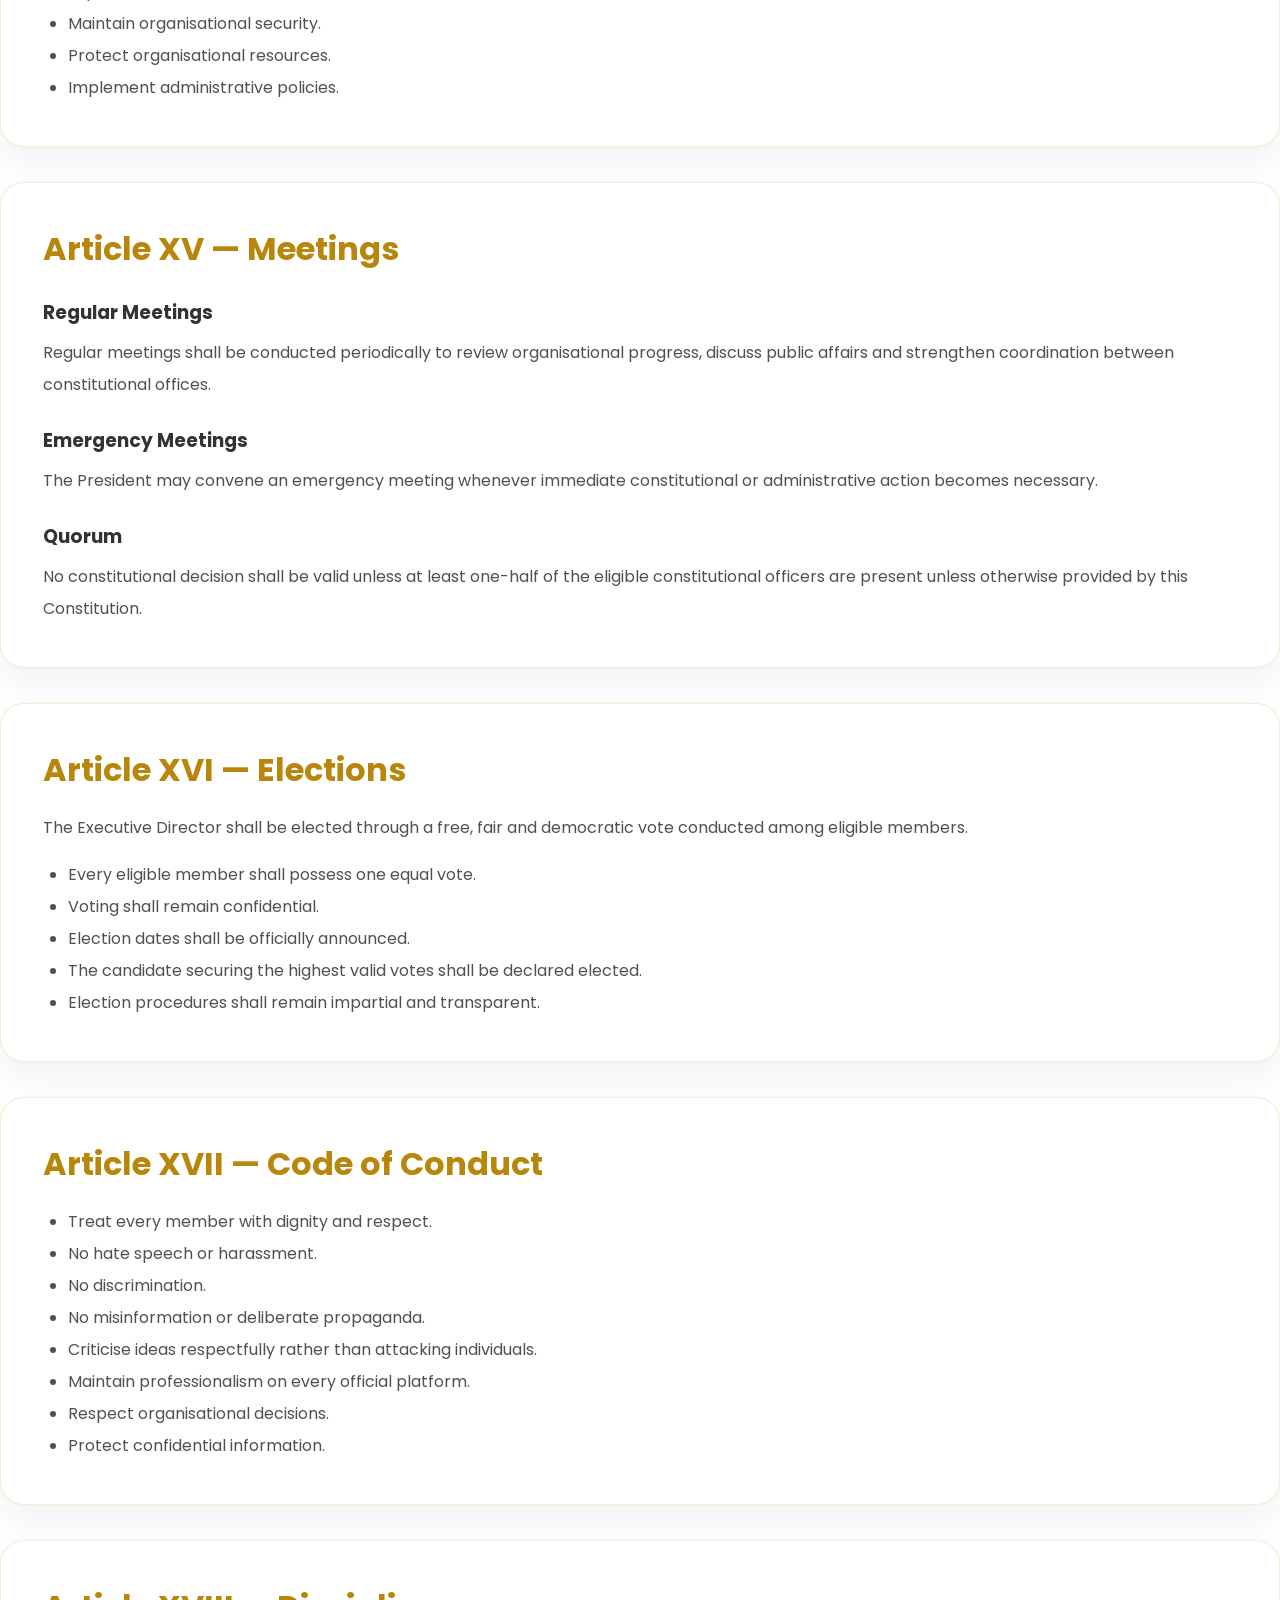
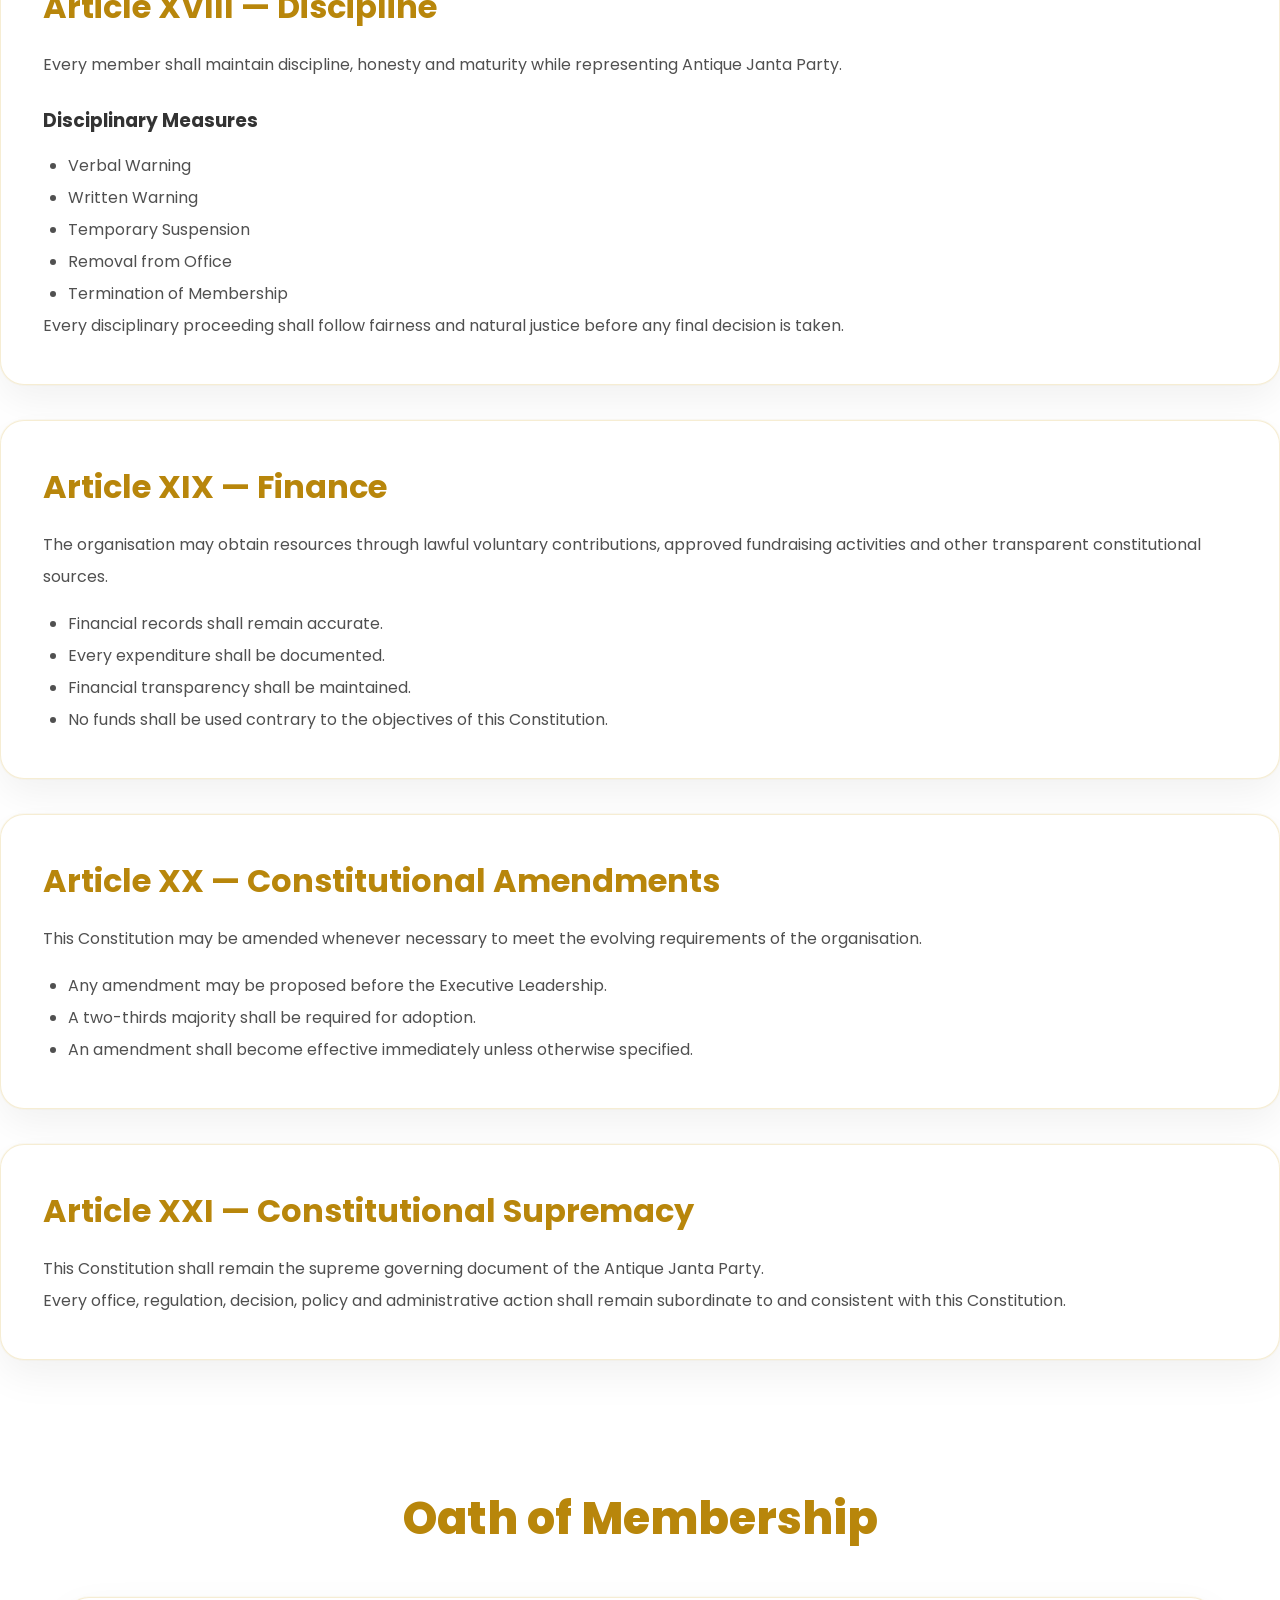
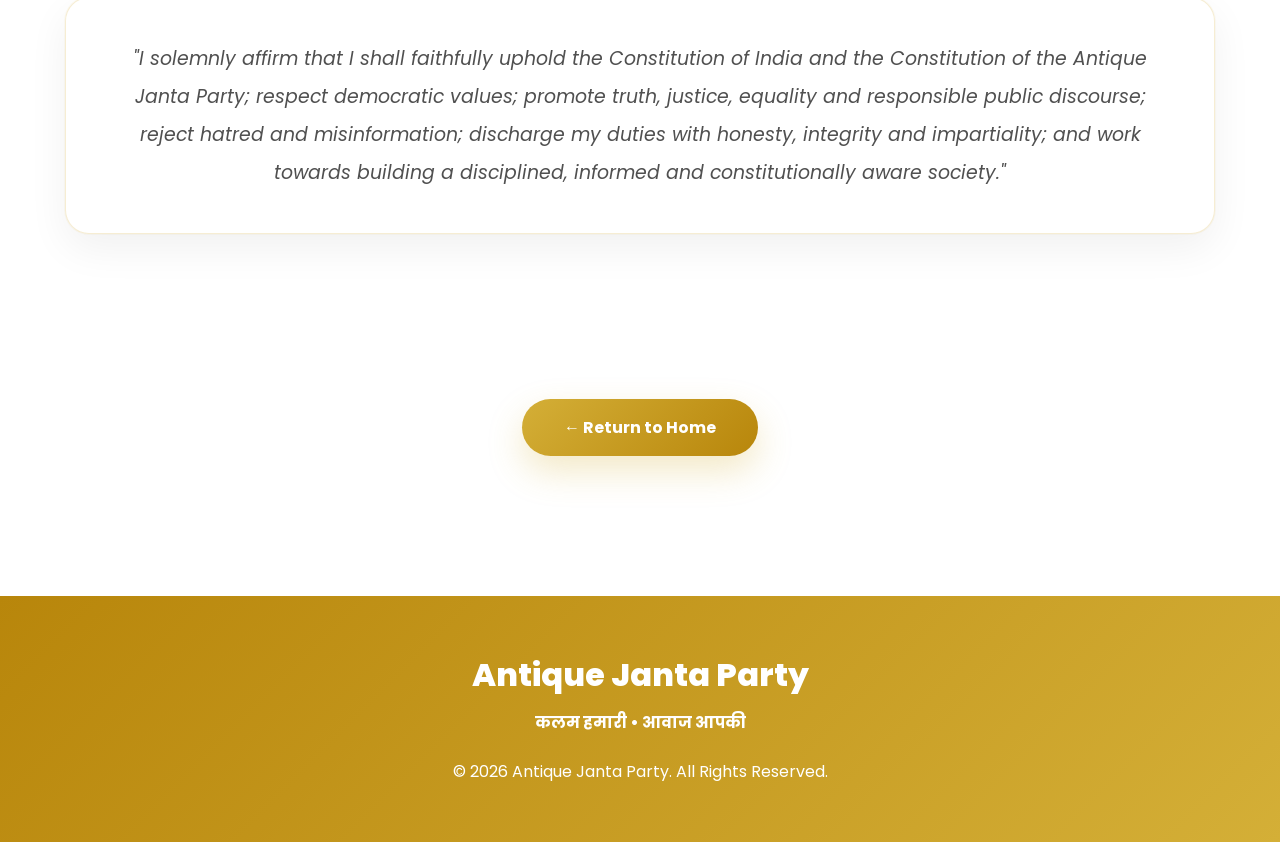
==== commit 1c5898be: "Update constitution.html" ====
--- a/constitution.html
+++ b/constitution.html
@@ -939,8 +939,7 @@
 <h3>Election</h3>
 
 <p>
-The Executive Director shall be elected directly by the members of the Antique Janta Party through a free, fair and transparent democratic vote.
-</p>
+Elected by AJP members through a free, fair, and transparent vote held every 6 months. An Executive Director may serve only one consecutive term and must sit out the next term before becoming eligible to contest again. During this period, they may serve in another party office, such as Administration Director.
 
 <h3>Powers & Responsibilities</h3>
 
